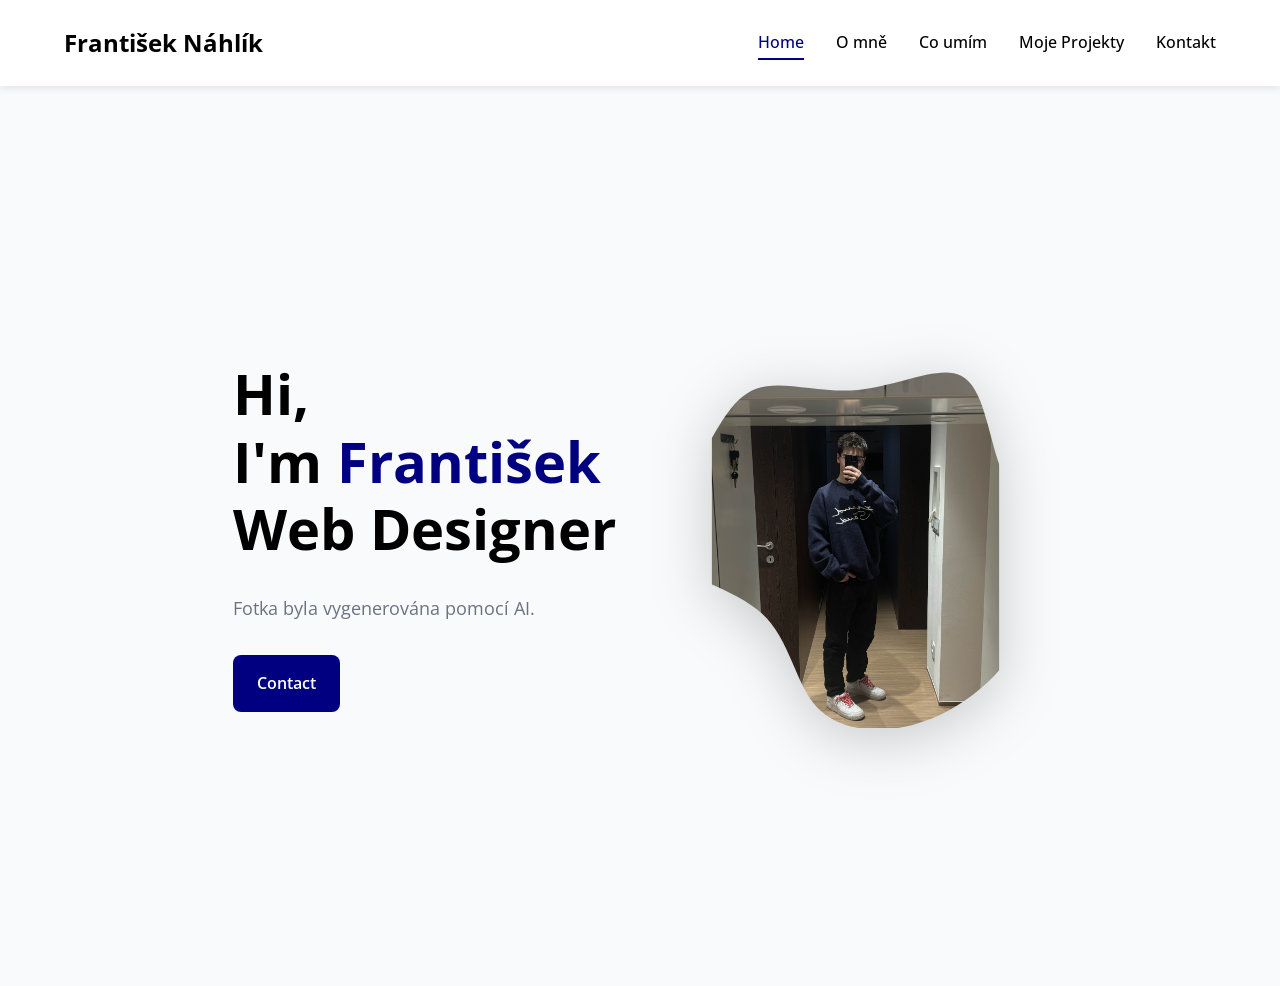
==== index.html @ a4010a43 "first-commit" ====
<!DOCTYPE html>
<html lang="cs">

<head>
    <meta charset="UTF-8">
    <meta name="viewport" content="width=device-width, initial-scale=1.0">
    <title>František Náhlík</title>

    <!-- Google Fonts - ⬇️ NAHRAĎ VLASTNÍM FONTEM -->
    <link rel="preconnect" href="https://fonts.googleapis.com">
    <link rel="preconnect" href="https://fonts.gstatic.com" crossorigin>
    <link href="https://fonts.googleapis.com/css2?family=Open+Sans:ital,wght@0,300..800;1,300..800&display=swap"
        rel="stylesheet">
    <link rel="stylesheet" href="style.css">
</head>

<body>
    <header class="header">
        <div class="container">
            <div class="header-content">

                <!-- Logo / Jméno -->
                <a href="#home" class="logo">František Náhlík</a>

                <!-- Navigační menu -->
                <nav class="nav">
                    <a href="#home" class="nav-link active">Home</a>
                    <a href="#about" class="nav-link">O mně</a>
                    <a href="#skills" class="nav-link">Co umím</a>
                    <a href="#works" class="nav-link">Moje Projekty</a>
                    <a href="#contact" class="nav-link">Kontakt</a>
                </nav>

            </div>
        </div>
    </header>
    <section class="hero" id="home">
        <div class="container">
            <div class="hero-content">

                <!-- Levá strana - text -->
                <div class="hero-text">
                    <h1>
                        Hi,<br>
                        I'm <span class="highlight">František</span><br>
                        Web Designer
                    </h1>

                    <p>Fotka byla vygenerována pomocí AI.</p>

                    <a href="#contact" class="btn btn-primary">Contact</a>
                </div>

                <!-- Pravá strana - fotka -->
                <div class="hero-image">
                    <svg class="image-mask" viewBox="0 0 400 400" xmlns="http://www.w3.org/2000/svg">
                        <!-- SVG maska bude tady - vytvoříme v kroku 6 -->
                        <defs>
                            <clipPath id="circleMask">
                                <path fill="#FF0066"
                                    d="M44.1,-67.2C53.5,-62.5,55,-44.2,60.6,-28.6C66.1,-13.1,75.7,-0.4,77.2,13.3C78.7,27.1,72,41.8,61.9,53.8C51.8,65.8,38.3,75,23.5,78.8C8.7,82.6,-7.3,80.9,-16.3,71.1C-25.3,61.3,-27.2,43.3,-39,32.3C-50.8,21.4,-72.5,17.5,-78.4,8.3C-84.2,-0.8,-74.4,-15.1,-66.4,-29.3C-58.4,-43.6,-52.3,-57.7,-41.5,-61.7C-30.8,-65.7,-15.4,-59.7,1,-61.2C17.3,-62.7,34.7,-71.8,44.1,-67.2Z"
                                    transform="translate(200 200) scale(2.5)" />
                            </clipPath>
                        </defs>
                        <image href="images\moje-foto.jpg" width="400" height="400" clip-path="url(#circleMask)" />
                    </svg>
                </div>

            </div>
        </div>
    </section>

    <script src="script.js"></script>
</body>

</html>
---- style.css ----
:root {
    /* Barvy */
    --primary-color: #000080;
    /* Hlavní modrá - zvolil/a sis na Coolors */
    --dark-text: #000000;
    /* Tmavý text */
    --light-bg: #F9FAFB;
    /* Světlé pozadí */
    --white: #FFFFFF;
    /* Bílá */

    /* Fonty */
    --font-main: 'Open Sans', 'Segoe UI', Tahoma, Geneva, Verdana, sans-serif;
    --font-size-base: 16px;

    /* Rozestupy */
    --spacing-xs: 8px;
    --spacing-sm: 16px;
    --spacing-md: 24px;
    --spacing-lg: 32px;
    --spacing-xl: 48px;
}

/* Reset a základy */
* {
    margin: 0;
    padding: 0;
    box-sizing: border-box;
}

body {
    font-family: var(--font-main);
    color: var(--dark-text);
    background-color: var(--light-bg);
    line-height: 1.6;
}

.container {
    max-width: 1200px;
    margin: 0 auto;
    padding: 0 var(--spacing-md);
}

/* Header */
.header {
    background-color: var(--white);
    padding: var(--spacing-md) 0;
    position: sticky;
    top: 0;
    box-shadow: 0 2px 8px rgba(0, 0, 0, 0.1);
    z-index: 100;
}

.header-content {
    display: flex;
    justify-content: space-between;
    align-items: center;
}

/* Logo */
.logo {
    font-size: 24px;
    font-weight: 700;
    color: var(--dark-text);
    text-decoration: none;
    /* Tvůj nápad: Přidej vlastní barvu, font-style nebo i ikonu */
}

/* Menu */
.nav {
    display: flex;
    gap: var(--spacing-lg);
}

.nav-link {
    text-decoration: none;
    color: var(--dark-text);
    font-weight: 500;
    position: relative;
    transition: color 0.3s ease;
}

.nav-link:hover {
    color: var(--primary-color);
}

/* Aktivní link - modřát dolní čára */
.nav-link.active {
    color: var(--primary-color);
}

.nav-link.active::after {
    content: '';
    position: absolute;
    bottom: -4px;
    left: 0;
    right: 0;
    height: 2px;
    background-color: var(--primary-color);
}

.hero {
    min-height: 100vh;
    display: flex;
    align-items: center;
    padding: var(--spacing-xl) 0;
    background-color: var(--light-bg);
}

.hero-content {
    display: grid;
    grid-template-columns: 1fr 1fr;
    gap: var(--spacing-xl);
    align-items: center;
}

/* Text sekce */
.hero-text h1 {
    font-size: 56px;
    /* Tvůj nápad: Změň velikost */
    font-weight: 700;
    line-height: 1.2;
    margin-bottom: var(--spacing-lg);
    color: var(--dark-text);
}

.hero-text h1 .highlight {
    color: var(--primary-color);
    /* Modrá barva */
}

.hero-text p {
    font-size: 18px;
    color: #6B7280;
    /* Tmavě šedá */
    margin-bottom: var(--spacing-lg);
    max-width: 400px;
}

/* Tlačítko */
.btn {
    display: inline-block;
    padding: var(--spacing-sm) var(--spacing-md);
    border-radius: 8px;
    text-decoration: none;
    font-weight: 600;
    transition: transform 0.3s ease, box-shadow 0.3s ease;
    cursor: pointer;
    border: none;
}

.btn-primary {
    background-color: var(--primary-color);
    color: var(--white);
}

.btn-primary:hover {
    transform: translateY(-2px);
    box-shadow: 0 8px 16px rgba(59, 130, 246, 0.3);
}

/* Fotka - SVG */
.hero-image {
    display: flex;
    justify-content: center;
    align-items: center;
}

.image-mask {
    width: 100%;
    max-width: 400px;
    height: auto;
    filter: drop-shadow(0 10px 30px rgba(0, 0, 0, 0.2));
}

.image-mask image {
    width: 100%;
    height: 100%;
}

/* Tablet a menší */
@media (max-width: 768px) {
    .hero-content {
        grid-template-columns: 1fr;
        /* Jeden sloupec místo dvou */
        gap: var(--spacing-md);
    }

    .hero-text h1 {
        font-size: 40px;
        /* Menší nadpis */
    }

    .nav {
        gap: var(--spacing-md);
        /* Menší mezery v menu */
    }

    .hero-text p {
        font-size: 16px;
    }
}

/* Mobil */
@media (max-width: 480px) {
    .logo {
        font-size: 20px;
    }

    .hero-text h1 {
        font-size: 32px;
    }

    .nav {
        flex-direction: column;
        gap: var(--spacing-sm);
    }
}
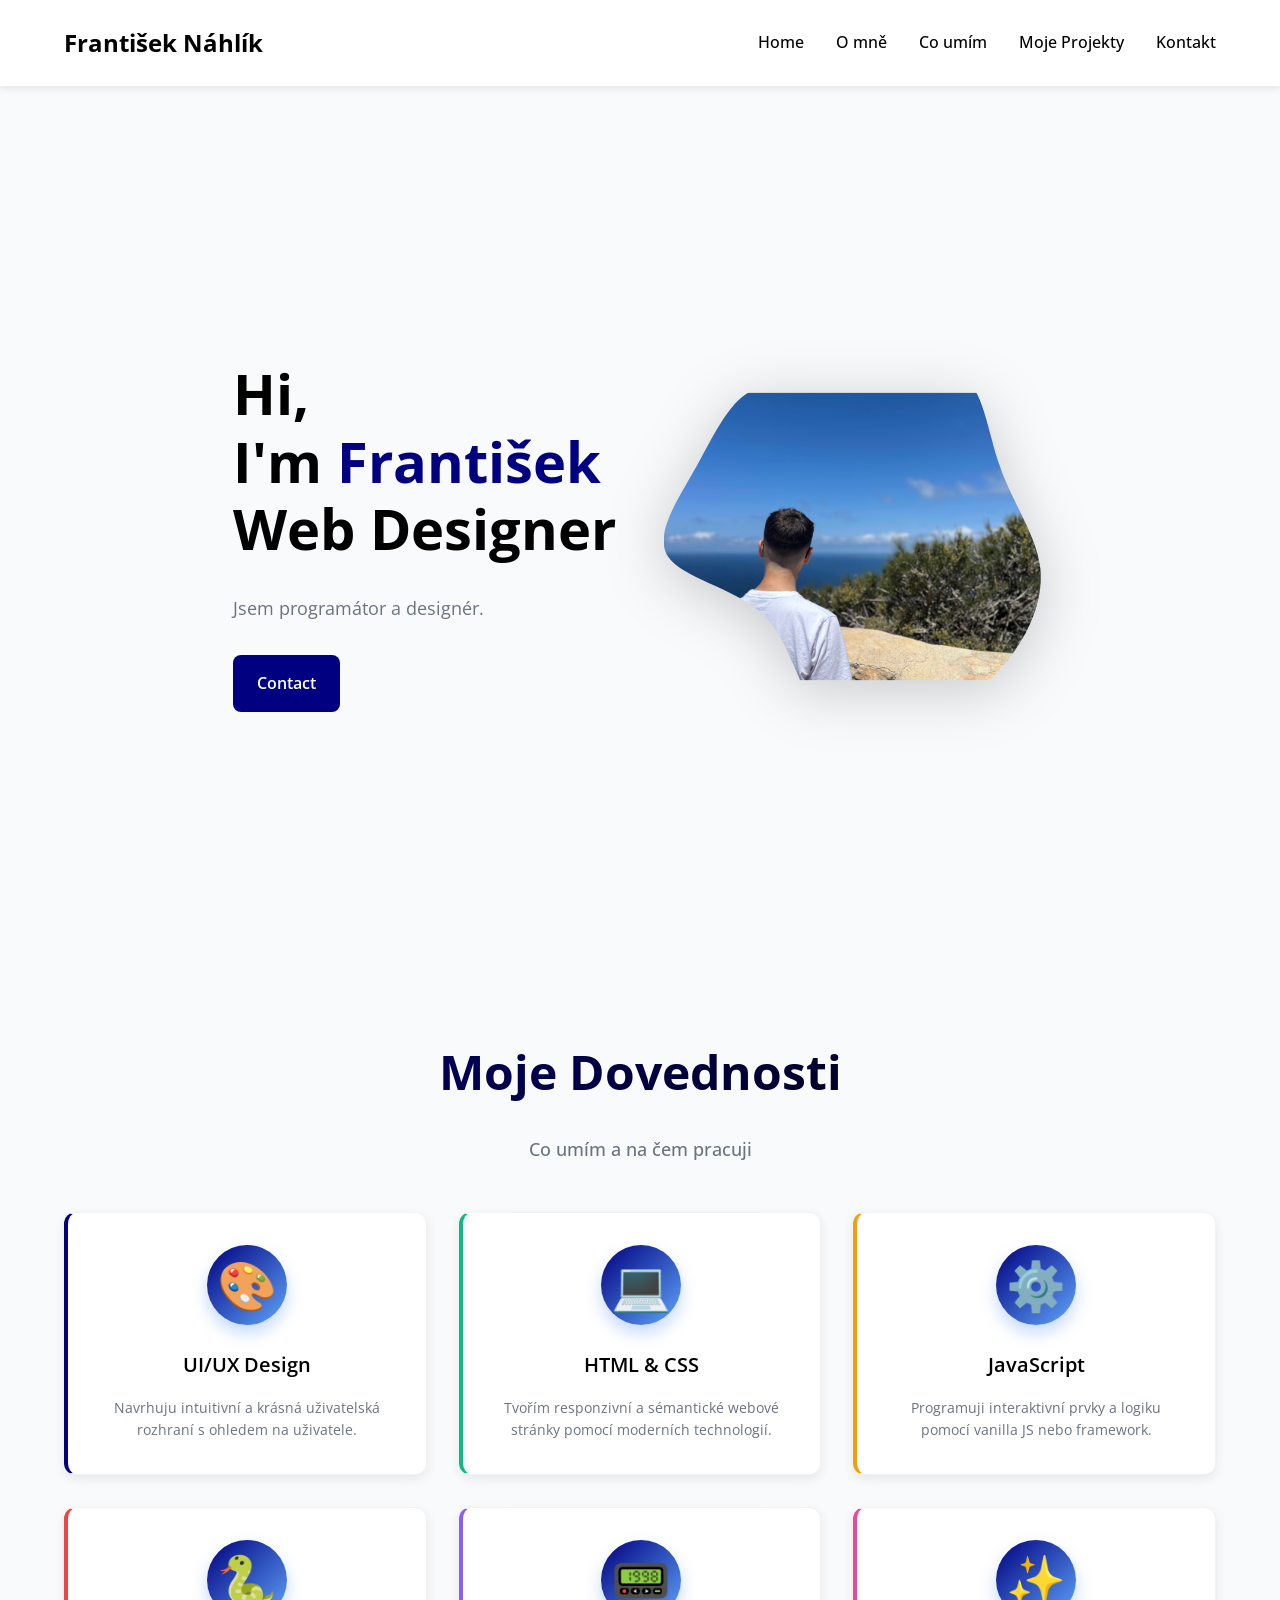
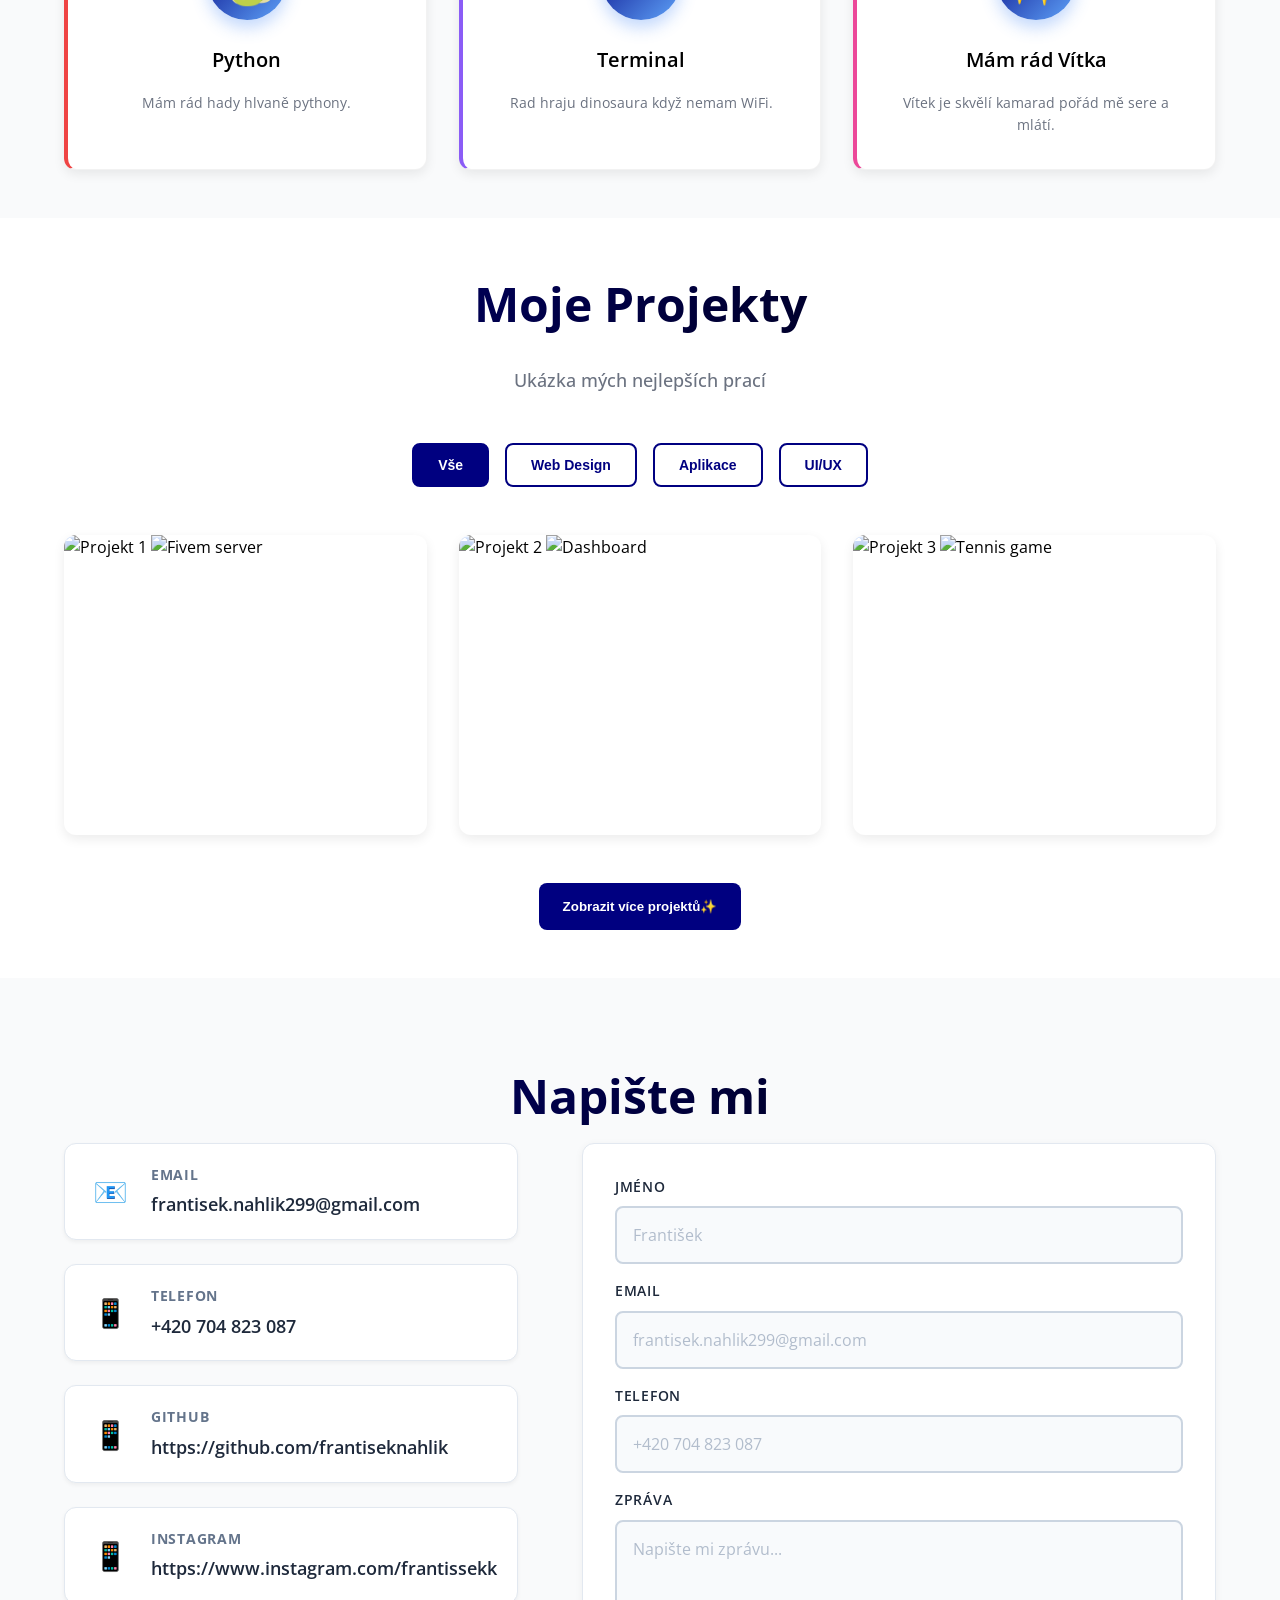
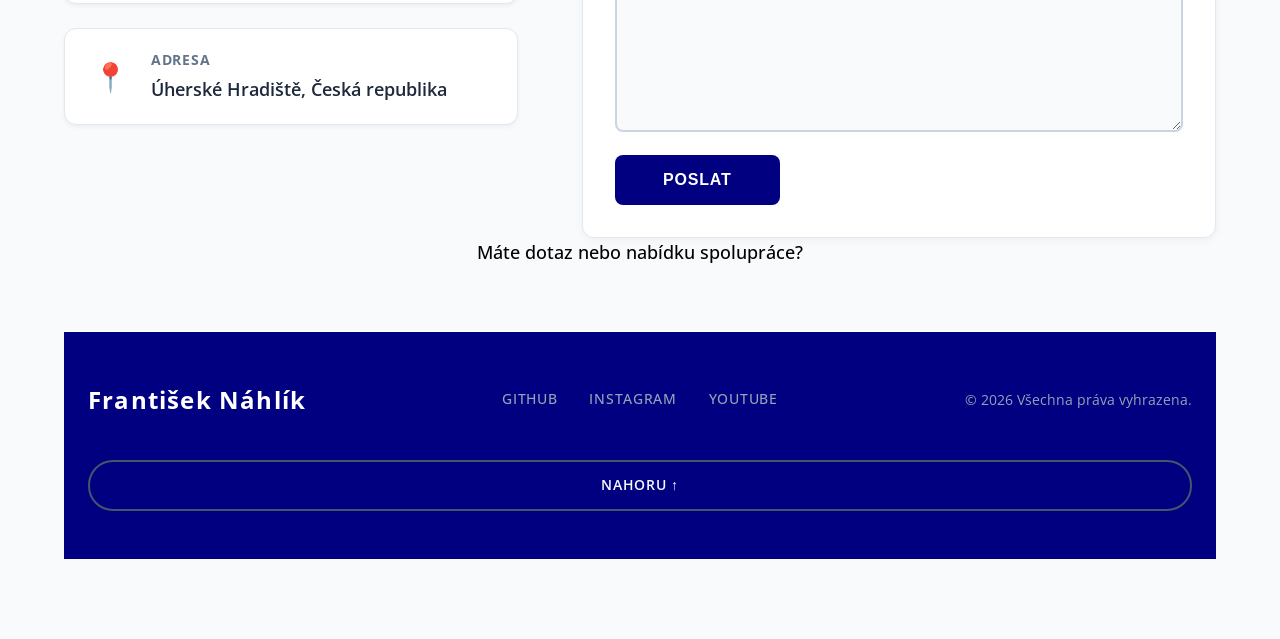
==== commit 5d5eb490: "velky update" ====
--- a/index.html
+++ b/index.html
@@ -46,7 +46,7 @@
                         Web Designer
                     </h1>
 
-                    <p>Fotka byla vygenerována pomocí AI.</p>
+                    <p>Jsem programátor a designér.</p>
 
                     <a href="#contact" class="btn btn-primary">Contact</a>
                 </div>
@@ -62,7 +62,7 @@
                                     transform="translate(200 200) scale(2.5)" />
                             </clipPath>
                         </defs>
-                        <image href="images\moje-foto.jpg" width="400" height="400" clip-path="url(#circleMask)" />
+                        <image href="images\moje-foto3.jpg" width="400" height="400" clip-path="url(#circleMask)" />
                     </svg>
                 </div>
 
@@ -70,7 +70,362 @@
         </div>
     </section>
 
+
+
+
+    <section class="skills" id="skills">
+        <div class="container">
+            <h2 class="section-title">Moje Dovednosti</h2>
+            <p class="section-subtitle">Co umím a na čem pracuji</p>
+
+            <div class="skills-grid">
+
+                <!-- Kartička 1 -->
+                <div class="skill-card">
+                    <div class="skill-icon">🎨</div>
+                    <h3 class="skill-title">UI/UX Design</h3>
+                    <p class="skill-description">Navrhuju intuitivní a krásná uživatelská rozhraní s ohledem na
+                        uživatele.</p>
+                </div>
+
+                <!-- Kartička 2 -->
+                <div class="skill-card">
+                    <div class="skill-icon">💻</div>
+                    <h3 class="skill-title">HTML & CSS</h3>
+                    <p class="skill-description">Tvořím responzivní a sémantické webové stránky pomocí moderních
+                        technologií.</p>
+                </div>
+
+                <!-- Kartička 3 -->
+                <div class="skill-card">
+                    <div class="skill-icon">⚙️</div>
+                    <h3 class="skill-title">JavaScript</h3>
+                    <p class="skill-description">Programuji interaktivní prvky a logiku pomocí vanilla JS nebo
+                        framework.</p>
+                </div>
+
+                <div class="skill-card">
+                    <div class="skill-icon">🐍</div>
+                    <h3 class="skill-title">Python</h3>
+                    <p class="skill-description">Mám rád hady hlvaně pythony.</p>
+                </div>
+
+                <div class="skill-card">
+                    <div class="skill-icon">📟</div>
+                    <h3 class="skill-title">Terminal</h3>
+                    <p class="skill-description">Rad hraju dinosaura když nemam WiFi.</p>
+                </div>
+
+                <div class="skill-card">
+                    <div class="skill-icon">✨</div>
+                    <h3 class="skill-title">Mám rád Vítka</h3>
+                    <p class="skill-description">Vítek je skvělí kamarad pořád mě sere a mlátí.</p>
+                </div>
+
+            </div>
+        </div>
+    </section>
+
+
+
+
+
+    <section class="portfolio" id="works">
+        <div class="container">
+            <h2 class="section-title">Moje Projekty</h2>
+            <p class="section-subtitle">Ukázka mých nejlepších prací</p>
+
+            <!-- Filtrovací tlačítka -->
+            <div class="portfolio-filters">
+                <button class="filter-btn active" data-filter="all">Vše</button>
+                <button class="filter-btn" data-filter="web">Web Design</button>
+                <button class="filter-btn" data-filter="app">Aplikace</button>
+                <button class="filter-btn" data-filter="ui">UI/UX</button>
+            </div>
+
+            <!-- Grid s projekty -->
+            <div class="portfolio-grid">
+
+                <!-- Projekt 1 -->
+                <div class="portfolio-card" data-category="web">
+                    <div class="portfolio-image">
+                        <img src="https://picsum.photos/600/400?random=1" alt="Projekt 1" loading="lazy">
+                        <img src="https://picsum.photos/600/400?random=2" alt="Fivem server" loading="lazy">
+                        <div class="portfolio-overlay">
+                            <h3 class="portfolio-title">Fivem server</h3>
+                            <p class="portfolio-description">Herní FiveM server což je modifikace GTA V. kde si hráči
+                                mohou hrát společně.</p>
+                            <div class="portfolio-tags">
+                                <span class="tag">MySQL</span>
+                                <span class="tag">OpenIV</span>
+                                <span class="tag">JavaScript</span>
+                            </div>
+                            <div class="portfolio-links">
+                                <a href="#" class="portfolio-link">
+                                    <svg width="20" height="20" viewBox="0 0 24 24" fill="none" stroke="currentColor">
+                                        <path d="M18 13v6a2 2 0 0 1-2 2H5a2 2 0 0 1-2-2V8a2 2 0 0 1 2-2h6"></path>
+                                        <polyline points="15 3 21 3 21 9"></polyline>
+                                        <line x1="10" y1="14" x2="21" y2="3"></line>
+                                    </svg>
+                                    Demo
+                                </a>
+                                <a href="#" class="portfolio-link">
+                                    <svg width="20" height="20" viewBox="0 0 24 24" fill="none" stroke="currentColor">
+                                        <path
+                                            d="M9 19c-5 1.5-5-2.5-7-3m14 6v-3.87a3.37 3.37 0 0 0-.94-2.61c3.14-.35 6.44-1.54 6.44-7A5.44 5.44 0 0 0 20 4.77 5.07 5.07 0 0 0 19.91 1S18.73.65 16 2.48a13.38 13.38 0 0 0-7 0C6.27.65 5.09 1 5.09 1A5.07 5.07 0 0 0 5 4.77a5.44 5.44 0 0 0-1.5 3.78c0 5.42 3.3 6.61 6.44 7A3.37 3.37 0 0 0 9 18.13V22">
+                                        </path>
+                                    </svg>
+                                    GitHub
+                                </a>
+                            </div>
+                        </div>
+                    </div>
+                </div>
+
+                <!-- Projekt 2 -->
+                <div class="portfolio-card" data-category="app">
+                    <div class="portfolio-image">
+                        <img src="https://picsum.photos/600/400?random=3" alt="Projekt 2" loading="lazy">
+                        <img src="https://picsum.photos/600/400?random=4" alt="Dashboard" loading="lazy">
+                        <!-- atd... -->
+                        <div class="portfolio-overlay">
+                            <h3 class="portfolio-title">Dashboard</h3>
+                            <p class="portfolio-description">Můj osobní dashboard s kalkulačkou počasím a datumem</p>
+                            <div class="portfolio-tags">
+                                <span class="tag">HTML</span>
+                                <span class="tag">css</span>
+                                <span class="tag">JavaScript</span>
+                            </div>
+                            <div class="portfolio-links">
+                                <a href="#" class="portfolio-link">Demo</a>
+                                <a href="https://frantiseknahlik.github.io/dashboard/" class="portfolio-link">GitHub</a>
+                            </div>
+                        </div>
+                    </div>
+                </div>
+
+                <!-- Projekt 3 -->
+                <div class="portfolio-card" data-category="ui">
+                    <div class="portfolio-image">
+                        <img src="https://picsum.photos/600/400?random=5" alt="Projekt 3" loading="lazy">
+                        <img src="https://picsum.photos/600/400?random=6" alt="Tennis game" loading="lazy">
+                        <div class="portfolio-overlay">
+                            <h3 class="portfolio-title">Tennis game</h3>
+                            <p class="portfolio-description">Hra v C# na Windows o tennisu </p>
+                            <div class="portfolio-tags">
+                                <span class="tag">C#</span>
+                            </div>
+                            <div class="portfolio-links">
+                                <a href="#" class="portfolio-link">Behance</a>
+                            </div>
+                        </div>
+                    </div>
+                </div>
+
+                <!-- Projekt 4 -->
+                <div class="portfolio-card" data-category="web">
+                    <div class="portfolio-image">
+                        <img src="https://picsum.photos/600/400?random=7" alt="Projekt 4" loading="lazy">
+                        <img src="https://picsum.photos/600/400?random=8" alt="Focus racing" loading="lazy">
+                        <div class="portfolio-overlay">
+                            <h3 class="portfolio-title">Focus racing</h3>
+                            <p class="portfolio-description">Webová stránka o fromulích a motorsportu</p>
+                            <div class="portfolio-tags">
+                                <span class="tag">HTML</span>
+                                <span class="tag">css</span>
+                                <span class="tag">JavaScript</span>
+                            </div>
+                            <div class="portfolio-links">
+                                <a href="#" class="portfolio-link">Demo</a>
+                                <a href="#" class="portfolio-link">GitHub</a>
+                            </div>
+                        </div>
+                    </div>
+                </div>
+
+                <!-- Projekt 5 -->
+                <div class="portfolio-card" data-category="app">
+                    <div class="portfolio-image">
+                        <img src="https://picsum.photos/600/400?random=9" alt="Projekt 5" loading="lazy">
+                        <img src="https://picsum.photos/600/400?random=10" alt="Todo List App" loading="lazy">
+                        <div class="portfolio-overlay">
+                            <h3 class="portfolio-title">Todo List App</h3>
+                            <p class="portfolio-description">Jednoduchá aplikace pro správu úkolů</p>
+                            <div class="portfolio-tags">
+                                <span class="tag">JavaScript</span>
+                                <span class="tag">LocalStorage</span>
+                            </div>
+                            <div class="portfolio-links">
+                                <a href="#" class="portfolio-link">Demo</a>
+                                <a href="#" class="portfolio-link">GitHub</a>
+                            </div>
+                        </div>
+                    </div>
+                </div>
+
+                <!-- Projekt 6 -->
+                <div class="portfolio-card" data-category="ui">
+                    <div class="portfolio-image">
+                        <img src="https://picsum.photos/600/400?random=11" alt="Projekt 6" loading="lazy">
+                        <img src="https://picsum.photos/600/400?random=12" alt="Instagram posty" loading="lazy">
+                        <div class="portfolio-overlay">
+                            <h3 class="portfolio-title">Instagram posty</h3>
+                            <p class="portfolio-description">Posty na Instagramu pro firmy a osobnosti</p>
+                            <div class="portfolio-tags">
+                                <span class="tag">Figma</span>
+                                <span class="tag">Canva</span>
+                            </div>
+                            <div class="portfolio-links">
+                                <a href="https://www.instagram.com/frantissekk" class="portfolio-link">Instagram</a>
+                            </div>
+                        </div>
+                    </div>
+                </div>
+
+            </div>
+        </div>
+
+        <div class="portfolio-load-more">
+            <button class="btn btn-primary" id="load-more-btn">Zobrazit více projektů✨</button>
+        </div>
+
+    </section>
+
     <script src="script.js"></script>
+
+
+
+
+    <!-- Modal okno -->
+    <div class="modal" id="project-modal">
+        <div class="modal-content">
+            <span class="modal-close">×</span>
+            <div class="modal-body">
+                <img src="" alt="Project Detail" id="modal-image">
+                <div class="modal-info">
+                    <h3 id="modal-title"></h3>
+                    <p id="modal-description"></p>
+                    <div id="modal-tags"></div>
+                    <div id="modal-links"></div>
+                </div>
+            </div>
+        </div>
+    </div>
+
 </body>
 
+
+
+
+<section class="contact" id="contact">
+    <div class="container">
+        <h2 class="section-title">Napište mi</h2>
+
+        <div class="contact-grid">
+            <!-- Levá část: Kontaktní údaje -->
+            <div class="contact-info">
+                <div class="contact-item">
+                    <div class="contact-icon">📧</div>
+                    <div class="contact-text">
+                        <h4>Email</h4>
+                        <p><a href="mailto:frantisek.nahlik299@gmail.com">frantisek.nahlik299@gmail.com</a></p>
+                    </div>
+                </div>
+
+                <div class="contact-item">
+                    <div class="contact-icon">📱</div>
+                    <div class="contact-text">
+                        <h4>Telefon</h4>
+                        <p><a href="tel:+420704823087">+420 704 823 087</a></p>
+                    </div>
+                </div>
+
+
+                <div class="contact-item">
+                    <div class="contact-icon">📱</div>
+                    <div class="contact-text">
+                        <h4>Github</h4>
+                        <p><a href="https://github.com/frantiseknahlik">https://github.com/frantiseknahlik</a></p>
+                    </div>
+                </div>
+        
+        
+        
+                <div class="contact-item">
+                    <div class="contact-icon">📱</div>
+                    <div class="contact-text">
+                        <h4>Instagram</h4>
+                        <p><a href="https://www.instagram.com/frantissekk">https://www.instagram.com/frantissekk</a></p>
+                    </div>
+                </div>
+
+
+                
+                <div class="contact-item">
+                    <div class="contact-icon">📍</div>
+                    <div class="contact-text">
+                        <h4>Adresa</h4>
+                        <p>Úherské Hradiště, Česká republika</p>
+                    </div>
+                </div>
+            </div>
+                    <!-- Pravá část: Formulář -->
+        <form class="contact-form">
+            <div class="form-group">
+                <label for="name">Jméno</label>
+                <input type="text" id="name" name="name" placeholder="František" required />
+            </div>
+
+            <div class="form-group">
+                <label for="email">Email</label>
+                <input type="email" id="email" name="email" placeholder="frantisek.nahlik299@gmail.com" required />
+            </div>
+
+            <div class="form-group">
+                <label for="email">Telefon</label>
+                <input type="email" id="email" name="email" placeholder="+420 704 823 087" required />
+            </div>
+
+            <div class="form-group">
+                <label for="message">Zpráva</label>
+                <textarea id="message" name="message" rows="8" placeholder="Napište mi zprávu..." required></textarea>
+            </div>
+
+            <button type="submit" class="btn btn-primary">Poslat</button>
+        </form>
+        </div>
+
+
+
+        <p class="section-subtitle">Máte dotaz nebo nabídku spolupráce?</p>
+
+
+        
+    <footer class="footer">
+        <div class="container">
+            <div class="footer-content">
+                <div class="footer-logo">František Náhlík</div>
+
+                <div class="social-links">
+                    <a href="https://github.com/frantiseknahlik" class="social-link" aria-label="GitHub">GitHub</a>
+                    <a href="https://www.instagram.com/frantissekk" class="social-link" aria-label="Instagram">Instagram</a>
+                    <a href="https://www.youtube.com/@Typsy351" class="social-link" aria-label="YouTube">YouTube</a>
+                </div>
+
+                <p class="copyright">© 2026 Všechna práva vyhrazena.</p>
+
+                <a href="#home" class="scroll-top">Nahoru ↑</a>
+            </div>
+        </div>
+    </footer>
+
+
+
+    </div>
+
+
+</section>
+
+
+
 </html>
--- a/style.css
+++ b/style.css
@@ -215,4 +215,921 @@
         flex-direction: column;
         gap: var(--spacing-sm);
     }
+}
+
+
+
+
+
+.skills {
+    padding: var(--spacing-xl) 0;
+    background-color: var(--light-bg);
+}
+
+/* Nadpisy sekcí */
+.section-title {
+    font-size: 48px;
+    font-weight: 700;
+    color: var(--dark-text);
+    text-align: center;
+    margin-bottom: var(--spacing-md);
+
+    /* Gradient text */
+    background: linear-gradient(135deg, var(--primary-color), var(--dark-text));
+    -webkit-background-clip: text;
+    -webkit-text-fill-color: transparent;
+    background-clip: text;
+}
+
+.section-subtitle {
+    font-size: 18px;
+    color: #6B7280;
+    text-align: center;
+    margin-bottom: var(--spacing-xl);
+    font-weight: 500;
+}
+
+/* Grid layout pro desktop */
+.skills-grid {
+    display: grid;
+    grid-template-columns: repeat(3, 1fr);
+    /* 3 sloupce vedle sebe */
+    gap: var(--spacing-lg);
+    max-width: 1200px;
+    margin: 0 auto;
+}
+
+/* Kartička */
+.skill-card {
+    background-color: var(--white);
+    padding: var(--spacing-lg);
+    border-radius: 12px;
+    text-align: center;
+    border: 1px solid rgba(0, 0, 0, 0.05);
+    transition: all 0.3s ease;
+    box-shadow: 0 4px 12px rgba(0, 0, 0, 0.08);
+}
+
+/* Hover efekt na kartičku */
+.skill-card:hover {
+    transform: translateY(-8px);
+    box-shadow: 0 12px 32px rgba(0, 0, 0, 0.15);
+}
+
+/* Ikona */
+.skill-icon {
+    font-size: 48px;
+    width: 80px;
+    height: 80px;
+    margin-bottom: var(--spacing-md);
+
+    /* Flexbox pro centrování emoji */
+    display: inline-flex;
+    align-items: center;
+    justify-content: center;
+
+    background-color: #EEF2FF;
+    border-radius: 50%;
+    transition: all 0.3s ease;
+}
+
+/* Hover efekt na ikonu */
+.skill-card:hover .skill-icon {
+    background-color: var(--primary-color);
+    color: var(--white);
+    transform: rotate(10deg) scale(1.1);
+}
+
+/* Texty */
+.skill-title {
+    font-size: 20px;
+    font-weight: 600;
+    color: var(--dark-text);
+    margin-bottom: var(--spacing-sm);
+    transition: color 0.3s ease;
+}
+
+.skill-card:hover .skill-title {
+    color: var(--primary-color);
+}
+
+.skill-description {
+    font-size: 14px;
+    color: #6B7280;
+    line-height: 1.6;
+}
+
+
+@media (max-width: 1024px) {
+    .skills-grid {
+        grid-template-columns: repeat(2, 1fr);
+    }
+
+    .section-title {
+        font-size: 40px;
+    }
+}
+
+/* Mobil (menší než 768px) -> 1 sloupec */
+@media (max-width: 768px) {
+    .skills-grid {
+        grid-template-columns: 1fr;
+        /* Pod sebou */
+        gap: var(--spacing-md);
+    }
+
+    .section-title {
+        font-size: 32px;
+    }
+
+    .section-subtitle {
+        font-size: 16px;
+    }
+
+    .skill-card {
+        padding: var(--spacing-md);
+    }
+
+    .skill-icon {
+        width: 60px;
+        height: 60px;
+        font-size: 32px;
+    }
+}
+
+@media (max-width: 1024px) {
+    .skills-grid {
+        grid-template-columns: repeat(2, 1fr);
+    }
+
+    .section-title {
+        font-size: 40px;
+    }
+}
+
+/* Mobil (menší než 768px) -> 1 sloupec */
+@media (max-width: 768px) {
+    .skills-grid {
+        grid-template-columns: 1fr;
+        /* Pod sebou */
+        gap: var(--spacing-md);
+    }
+
+    .section-title {
+        font-size: 32px;
+    }
+
+    .section-subtitle {
+        font-size: 16px;
+    }
+
+    .skill-card {
+        padding: var(--spacing-md);
+    }
+
+    .skill-icon {
+        width: 60px;
+        height: 60px;
+        font-size: 32px;
+    }
+}
+
+
+.skill-card {
+    border-left: 4px solid var(--primary-color);
+    /* Modrý pruh vlevo */
+}
+
+.skill-card:nth-child(2) {
+    border-left-color: #10B981;
+    /* Zelená */
+}
+
+.skill-card:nth-child(3) {
+    border-left-color: #F59E0B;
+    /* Oranžová */
+}
+
+.skill-card:nth-child(4) {
+    border-left-color: #EF4444;
+    /* Červená */
+}
+
+.skill-card:nth-child(5) {
+    border-left-color: #8B5CF6;
+    /* Fialová */
+}
+
+.skill-card:nth-child(6) {
+    border-left-color: #EC4899;
+    /* Růžová */
+}
+
+
+
+.skill-icon {
+    font-size: 48px;
+    width: 80px;
+    height: 80px;
+    display: flex;
+    align-items: center;
+    justify-content: center;
+    border-radius: 50%;
+    margin: 0 auto var(--spacing-md) auto;
+
+    /* Gradient background */
+    background: linear-gradient(135deg, var(--primary-color) 0%, #60A5FA 100%);
+    color: var(--white);
+
+    /* Transition */
+    transition: all 0.3s ease;
+    box-shadow: 0 8px 16px rgba(59, 130, 246, 0.3);
+}
+
+.skill-card:hover .skill-icon {
+    transform: rotate(360deg) scale(1.2);
+    /* Úplná rotace + zvětšení */
+    box-shadow: 0 12px 24px rgba(59, 130, 246, 0.5);
+}
+
+
+.nav-link {
+    position: relative;
+    overflow: hidden;
+}
+
+.nav-link::before {
+    content: '';
+    position: absolute;
+    top: 50%;
+    left: 50%;
+    width: 0;
+    height: 0;
+    border-radius: 50%;
+    background: rgba(59, 130, 246, 0.3);
+    transform: translate(-50%, -50%);
+    transition: width 0.6s, height 0.6s;
+}
+
+.nav-link:active::before {
+    width: 300px;
+    height: 300px;
+}
+
+
+section.current {
+    animation: sectionEnter 0.6s ease;
+}
+
+@keyframes sectionEnter {
+    from {
+        opacity: 0;
+    }
+
+    to {
+        opacity: 1;
+    }
+}
+
+
+
+
+
+/* ===== SEKCE PORTFOLIO - ZÁKLAD ===== */
+
+.portfolio {
+    padding: var(--spacing-xl) 0;
+    background-color: var(--white);
+}
+
+/* Filtrovací tlačítka */
+.portfolio-filters {
+    display: flex;
+    justify-content: center;
+    gap: var(--spacing-sm);
+    margin-bottom: var(--spacing-xl);
+    flex-wrap: wrap;
+}
+
+.filter-btn {
+    padding: 12px 24px;
+    border: 2px solid var(--primary-color);
+    background-color: transparent;
+    color: var(--primary-color);
+    border-radius: 8px;
+    font-weight: 600;
+    cursor: pointer;
+    transition: all 0.3s ease;
+    font-size: 14px;
+}
+
+.filter-btn:hover {
+    background-color: var(--primary-color);
+    color: var(--white);
+    transform: translateY(-2px);
+}
+
+.filter-btn.active {
+    background-color: var(--primary-color);
+    color: var(--white);
+}
+
+/* Grid s projekty */
+.portfolio-grid {
+    display: grid;
+    grid-template-columns: repeat(3, 1fr);
+    gap: var(--spacing-lg);
+    max-width: 1200px;
+    margin: 0 auto;
+}
+
+/* Karta projektu */
+.portfolio-card {
+    position: relative;
+    border-radius: 12px;
+    overflow: hidden;
+    background-color: var(--white);
+    box-shadow: 0 4px 12px rgba(0, 0, 0, 0.08);
+    transition: all 0.3s ease;
+    cursor: pointer;
+}
+
+.portfolio-card:hover {
+    transform: translateY(-8px);
+    box-shadow: 0 12px 32px rgba(0, 0, 0, 0.15);
+}
+
+/* Obrázek projektu */
+.portfolio-image {
+    position: relative;
+    width: 100%;
+    height: 300px;
+    overflow: hidden;
+}
+
+.portfolio-image img {
+    width: 100%;
+    height: 100%;
+    object-fit: cover;
+    transition: transform 0.5s ease;
+}
+
+.portfolio-card:hover .portfolio-image img {
+    transform: scale(1.1);
+}
+
+
+
+
+
+
+/* Overlay - překryvná vrstva */
+.portfolio-overlay {
+    position: absolute;
+    top: 0;
+    left: 0;
+    right: 0;
+    bottom: 0;
+    background: linear-gradient(to bottom,
+            rgba(0, 0, 0, 0.3) 0%,
+            rgba(0, 0, 0, 0.8) 100%);
+    display: flex;
+    flex-direction: column;
+    justify-content: flex-end;
+    padding: var(--spacing-lg);
+    opacity: 0;
+    transition: opacity 0.4s ease;
+}
+
+.portfolio-card:hover .portfolio-overlay {
+    opacity: 1;
+}
+
+/* Texty v overlay */
+.portfolio-title {
+    color: var(--white);
+    font-size: 24px;
+    font-weight: 700;
+    margin-bottom: var(--spacing-xs);
+    transform: translateY(20px);
+    transition: transform 0.4s ease 0.1s;
+}
+
+.portfolio-card:hover .portfolio-title {
+    transform: translateY(0);
+}
+
+.portfolio-description {
+    color: rgba(255, 255, 255, 0.9);
+    font-size: 14px;
+    margin-bottom: var(--spacing-sm);
+    line-height: 1.5;
+    transform: translateY(20px);
+    transition: transform 0.4s ease 0.15s;
+}
+
+.portfolio-card:hover .portfolio-description {
+    transform: translateY(0);
+}
+
+/* Tagy technologií */
+.portfolio-tags {
+    display: flex;
+    gap: 8px;
+    margin-bottom: var(--spacing-sm);
+    flex-wrap: wrap;
+    transform: translateY(20px);
+    transition: transform 0.4s ease 0.2s;
+}
+
+.portfolio-card:hover .portfolio-tags {
+    transform: translateY(0);
+}
+
+.tag {
+    background-color: rgba(255, 255, 255, 0.2);
+    backdrop-filter: blur(10px);
+    color: var(--white);
+    padding: 4px 12px;
+    border-radius: 20px;
+    font-size: 12px;
+    font-weight: 600;
+    border: 1px solid rgba(255, 255, 255, 0.3);
+}
+
+/* Odkazy na Demo/GitHub */
+.portfolio-links {
+    display: flex;
+    gap: var(--spacing-sm);
+    transform: translateY(20px);
+    transition: transform 0.4s ease 0.25s;
+}
+
+.portfolio-card:hover .portfolio-links {
+    transform: translateY(0);
+}
+
+.portfolio-link {
+    display: inline-flex;
+    align-items: center;
+    gap: 6px;
+    padding: 8px 16px;
+    background-color: var(--white);
+    color: var(--dark-text);
+    text-decoration: none;
+    border-radius: 6px;
+    font-weight: 600;
+    font-size: 13px;
+    transition: all 0.3s ease;
+}
+
+.portfolio-link:hover {
+    background-color: var(--primary-color);
+    color: var(--white);
+    transform: scale(1.05);
+}
+
+.portfolio-link svg {
+    width: 16px;
+    height: 16px;
+}
+
+
+
+
+/* ===== RESPONSIVE DESIGN - PORTFOLIO ===== */
+
+/* Tablet (menší než 1024px) -> 2 sloupce */
+@media (max-width: 1024px) {
+    .portfolio-grid {
+        grid-template-columns: repeat(2, 1fr);
+    }
+
+    .portfolio-filters {
+        gap: var(--spacing-xs);
+    }
+
+    .filter-btn {
+        padding: 10px 20px;
+        font-size: 13px;
+    }
+}
+
+/* Mobil (menší než 768px) -> 1 sloupec */
+@media (max-width: 768px) {
+    .portfolio-grid {
+        grid-template-columns: 1fr;
+        gap: var(--spacing-md);
+    }
+
+    .portfolio-image {
+        height: 250px;
+    }
+
+    /* Na mobilu zobrazíme overlay pořád (nemáme hover) */
+    .portfolio-overlay {
+        opacity: 1;
+        background: linear-gradient(to bottom,
+                rgba(0, 0, 0, 0) 0%,
+                rgba(0, 0, 0, 0.9) 70%);
+    }
+
+    .portfolio-title,
+    .portfolio-description,
+    .portfolio-tags,
+    .portfolio-links {
+        transform: translateY(0);
+    }
+
+    .portfolio-title {
+        font-size: 20px;
+    }
+
+    .portfolio-description {
+        font-size: 13px;
+    }
+
+    .filter-btn {
+        padding: 8px 16px;
+        font-size: 12px;
+    }
+}
+
+
+
+/* Animace při filtrování */
+.portfolio-card {
+    opacity: 1;
+    transform: scale(1);
+    transition: opacity 0.3s ease, transform 0.3s ease;
+}
+
+.portfolio-card[style*="display: none"] {
+    opacity: 0;
+    transform: scale(0.8);
+}
+
+
+
+
+.portfolio-load-more {
+    text-align: center;
+    margin-top: var(--spacing-xl);
+}
+
+.portfolio-card.hidden {
+    display: none;
+}
+
+
+
+
+
+
+/* Modal */
+.modal {
+    display: none;
+    position: fixed;
+    z-index: 1000;
+    left: 0;
+    top: 0;
+    width: 100%;
+    height: 100%;
+    background-color: rgba(0, 0, 0, 0.8);
+    animation: fadeIn 0.3s ease;
+}
+
+.modal.active {
+    display: flex;
+    justify-content: center;
+    align-items: center;
+}
+
+.modal-content {
+    background-color: var(--white);
+    border-radius: 12px;
+    max-width: 900px;
+    width: 90%;
+    max-height: 90vh;
+    overflow-y: auto;
+    animation: slideDown 0.4s ease;
+}
+
+.modal-close {
+    position: absolute;
+    top: 20px;
+    right: 30px;
+    font-size: 40px;
+    color: var(--white);
+    cursor: pointer;
+    z-index: 1001;
+}
+
+.modal-body {
+    display: grid;
+    grid-template-columns: 1fr 1fr;
+    gap: var(--spacing-lg);
+    padding: var(--spacing-xl);
+}
+
+.modal-body img {
+    width: 100%;
+    border-radius: 8px;
+}
+
+@keyframes slideDown {
+    from {
+        opacity: 0;
+        transform: translateY(-50px);
+    }
+
+    to {
+        opacity: 1;
+        transform: translateY(0);
+    }
+}
+
+
+
+/* ===== SEKCE KONTAKT ===== */
+
+.contact {
+    padding: 5rem 0;
+    background-color: var(--background);
+}
+
+.contact .section-title {
+    font-size: 3rem;
+    font-weight: 700;
+    color: var(--text-main);
+    text-align: center;
+    margin-bottom: 0.5rem;
+}
+
+.contact .section-subtitle {
+    font-size: 1.125rem;
+    color: var(--text-muted);
+    text-align: center;
+    margin-bottom: 3rem;
+}
+
+
+
+.contact-grid {
+    display: grid;
+    grid-template-columns: 2fr 3fr;
+    gap: 4rem;
+    align-items: start;
+    max-width: 1200px;
+    margin: 0 auto;
+}
+
+/* Responzivita */
+@media (max-width: 900px) {
+    .contact-grid {
+        grid-template-columns: 1fr;
+        gap: 2rem;
+    }
+}
+
+
+
+
+/* Kontaktní položky */
+.contact-item {
+    display: flex;
+    align-items: center;
+    gap: 1rem;
+    margin-bottom: 1.5rem;
+    padding: 1.25rem;
+    background-color: #ffffff;
+    border-radius: 12px;
+    border: 1px solid #e2e8f0;
+    transition: all 0.3s ease;
+    box-shadow: 0 2px 4px rgba(0, 0, 0, 0.05);
+}
+
+.contact-item:hover {
+    transform: translateX(15px);
+    border-color: var(--primary);
+    box-shadow: 0 4px 12px rgba(99, 102, 241, 0.3);
+}
+
+.contact-icon {
+    font-size: 1.75rem;
+    width: 50px;
+    height: 50px;
+    display: flex;
+    align-items: center;
+    justify-content: center;
+    border-radius: 20%;
+    background: linear-gradient(135deg, var(--primary), var(--primary-dark));
+}
+
+.contact-text h4 {
+    font-size: 0.875rem;
+    color: #64748b;
+    margin-bottom: 0.25rem;
+    text-transform: uppercase;
+    letter-spacing: 0.05em;
+}
+
+.contact-text p,
+.contact-text a {
+    font-size: 1.125rem;
+    font-weight: 600;
+    color: #1e293b;
+    text-decoration: none;
+}
+
+.contact-text a:hover {
+    color: var(--primary);
+}
+
+
+
+
+/* Formulář */
+.contact-form {
+    background-color: #ffffff;
+    padding: 2rem;
+    border-radius: 12px;
+    border: 1px solid #e2e8f0;
+    box-shadow: 0 2px 8px rgba(0, 0, 0, 0.05);
+}
+
+.form-group {
+    margin-bottom: 1rem;
+}
+
+.form-group label {
+    display: block;
+    font-weight: 600;
+    margin-bottom: 0.5rem;
+    color: #1e293b;
+    font-size: 0.875rem;
+    text-transform: uppercase;
+    letter-spacing: 0.05em;
+}
+
+.form-group input,
+.form-group textarea {
+    width: 100%;
+    padding: 1rem;
+    border: 2px solid #cbd5e1;
+    border-radius: 8px;
+    font-family: inherit;
+    font-size: 1rem;
+    background-color: #f8fafc;
+    color: #1e293b;
+    transition: all 0.3s ease;
+}
+
+.form-group input:focus,
+.form-group textarea:focus {
+    outline: none;
+    border-color: var(--success);
+    background-color: #ffffff;
+    box-shadow: 0 0 0 3px rgba(99, 102, 241, 0.1);
+}
+
+.form-group input::placeholder,
+.form-group textarea::placeholder {
+    color: #94a3b8;
+    opacity: 0.7;
+}
+
+
+
+
+
+/* Submit tlačítko */
+.contact-form .btn-primary {
+    width: auto;
+    padding: 1rem 3rem;
+    background: linear-gradient(135deg, var(--primary-color), var(--primary-color));
+    color: white;
+    border: none;
+    border-radius: 8px;
+    font-size: 1rem;
+    font-weight: 600;
+    cursor: pointer;
+    text-transform: uppercase;
+    letter-spacing: 0.05em;
+    transition: all 0.3s ease;
+}
+
+.contact-form .btn-primary:hover {
+    background: linear-gradient(135deg, var(--primary-color), var(--primary-color));
+    box-shadow: 0 6px 20px rgba(99, 102, 241, 0.4);
+}
+
+
+
+
+/* ===== FOOTER ===== */
+
+.footer {
+    background-color: var(--primary-color);
+    border-top: 1px solid white;
+    color: white;
+    padding: 3rem 0;
+    margin-top: 4rem;
+}
+
+.footer-content {
+    display: flex;
+    flex-direction: column;
+    align-items: center;
+    gap: 1.5rem;
+    text-align: center;
+}
+
+.footer-logo {
+    font-size: 1.5rem;
+    font-weight: 700;
+    letter-spacing: 0.05em;
+    color:white !important;
+}
+
+.social-links {
+    display: flex;
+    gap: 2rem;
+    flex-wrap: wrap;
+    justify-content: center;
+}
+
+.social-link {
+    color: #94a3b8;
+    text-decoration: none;
+    font-weight: 500;
+    font-size: 0.875rem;
+    text-transform: uppercase;
+    letter-spacing: 0.05em;
+    transition: all 0.3s ease;
+    padding: 0.5rem 0;
+    border-bottom: 2px solid transparent;
+}
+
+.social-link:hover {
+    color: var(--primary);
+    border-bottom-color: var(--primary);
+}
+
+.copyright {
+    font-size: 0.875rem;
+    color: #94a3b8;
+}
+
+.scroll-top {
+    margin-top: 1rem;
+    color: #f8fafc;
+    text-decoration: none;
+    font-size: 0.875rem;
+    font-weight: 600;
+    border: 2px solid #475569;
+    padding: 0.75rem 1.5rem;
+    border-radius: 25px;
+    transition: all 0.3s ease;
+    text-transform: uppercase;
+    letter-spacing: 0.05em;
+}
+
+.scroll-top:hover {
+    background-color: var(--primary-color);
+    border-color: var(--primary);
+    transform: translateY(-2px);
+    box-shadow: 0 4px 12px rgba(99, 102, 241, 0.3);
+    color: #ffffff;
+}
+
+/* Responzivita pro desktop */
+@media (min-width: 768px) {
+    .footer-content {
+        flex-direction: row;
+        justify-content: space-between;
+        flex-wrap: wrap;
+    }
+
+    .footer-logo {
+        flex: 1;
+        text-align: left;
+    }
+
+    .social-links {
+        flex: 2;
+        justify-content: center;
+    }
+
+    .copyright {
+        flex: 1;
+        text-align: right;
+    }
+
+    .scroll-top {
+        flex-basis: 100%;
+        text-align: center;
+        width: fit-content;
+        margin: 1rem auto 0;
+    }
 }
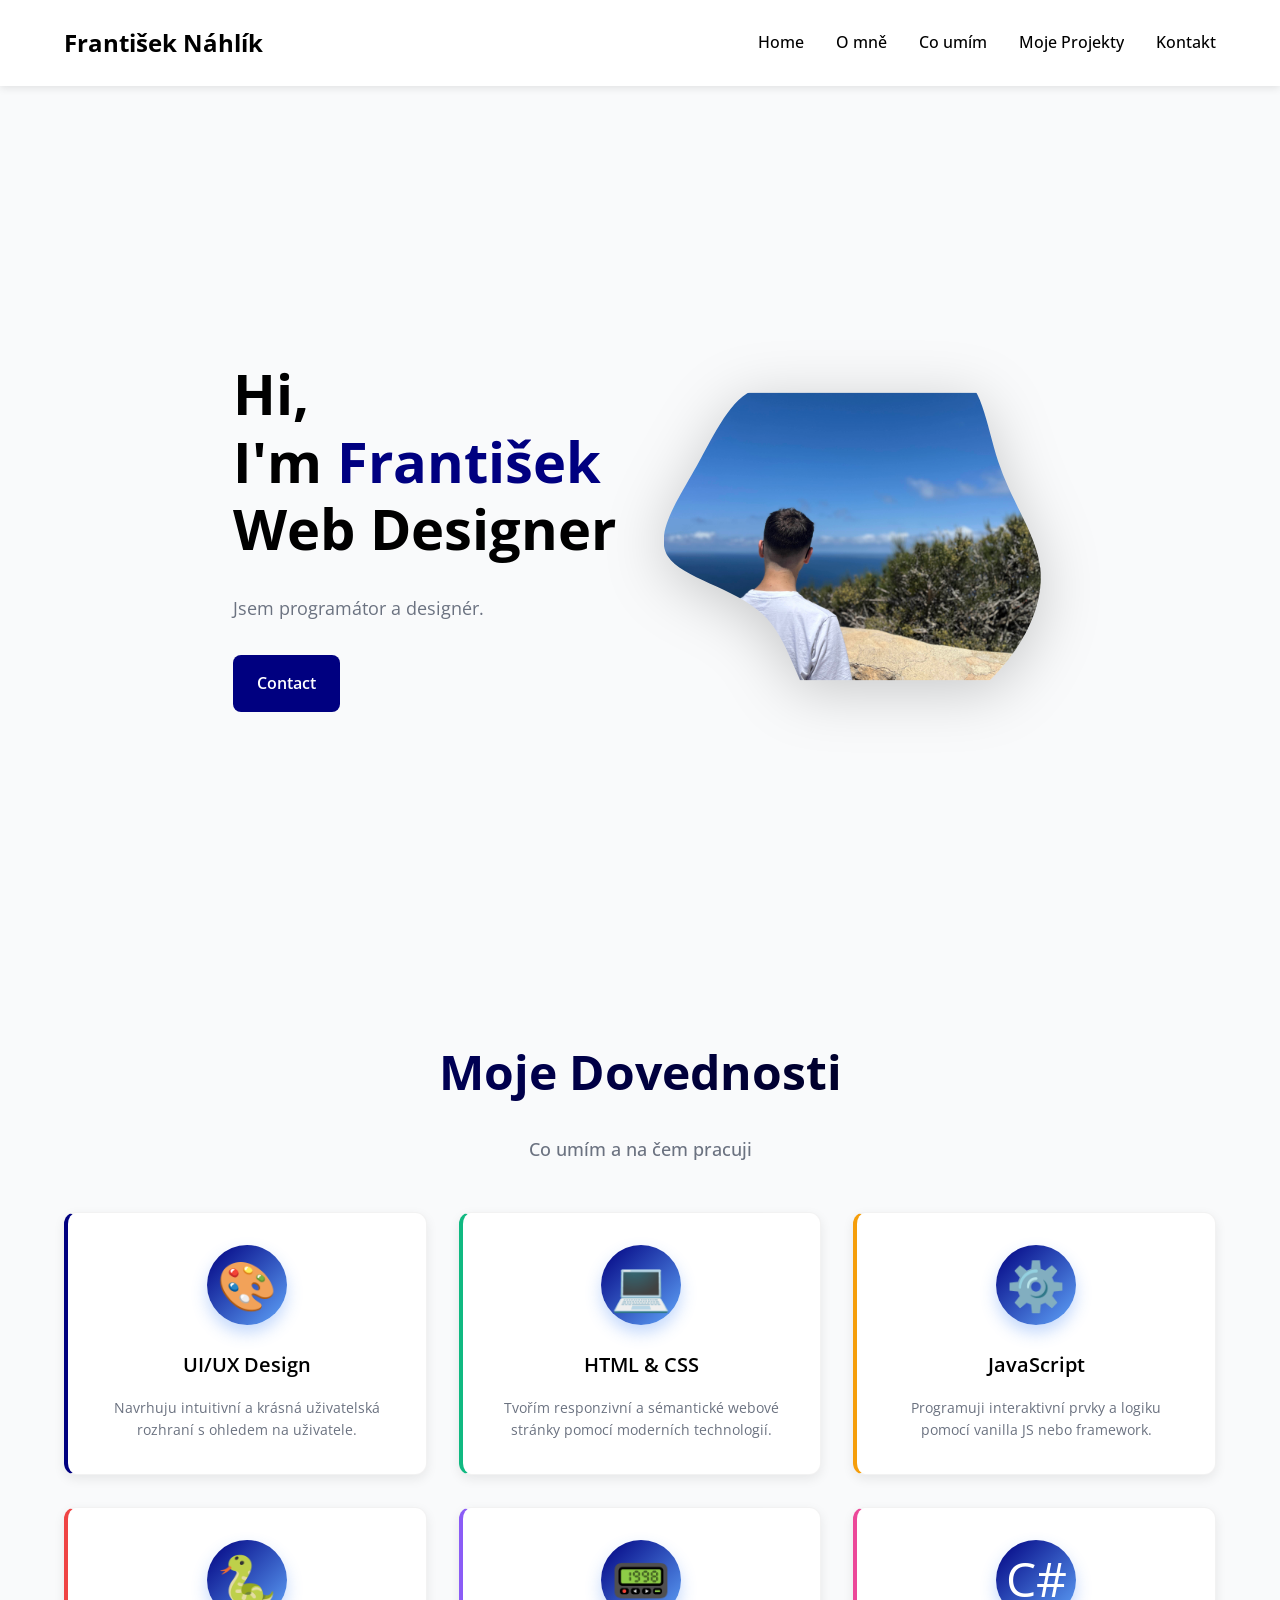
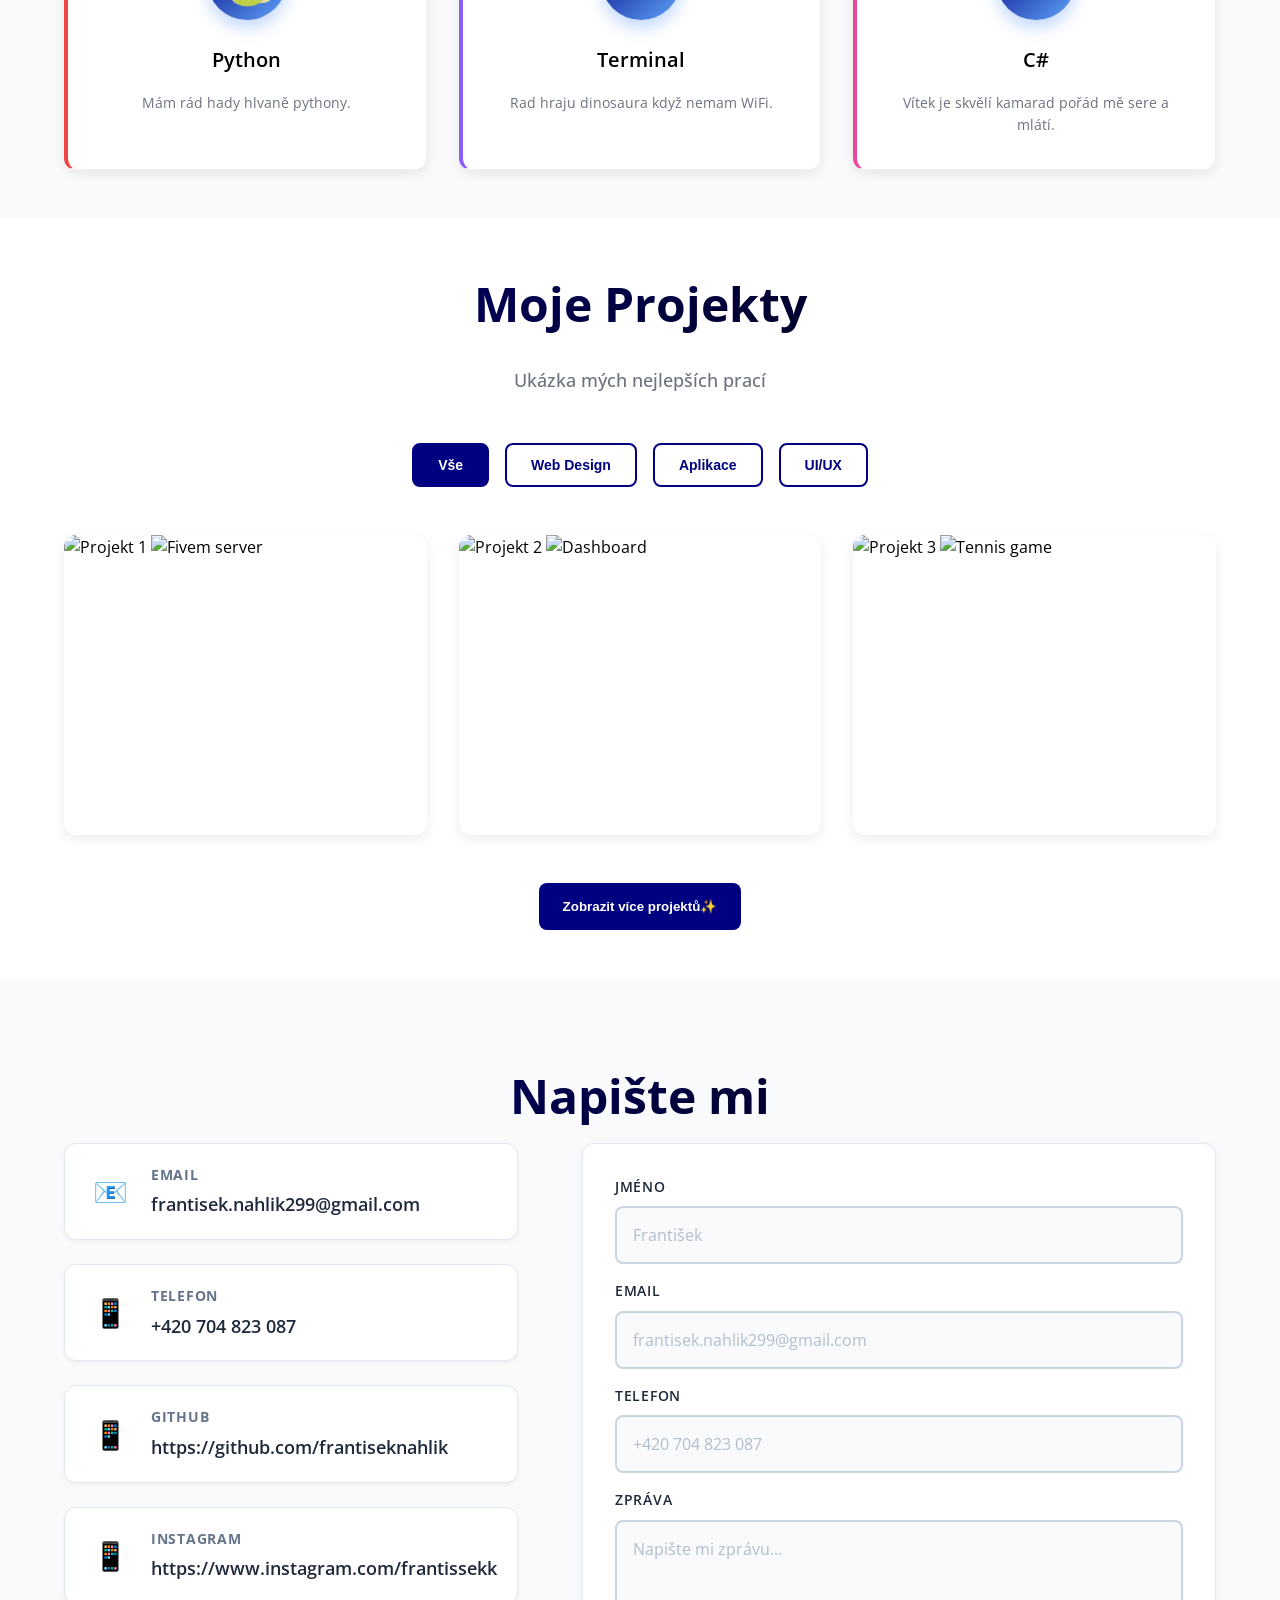
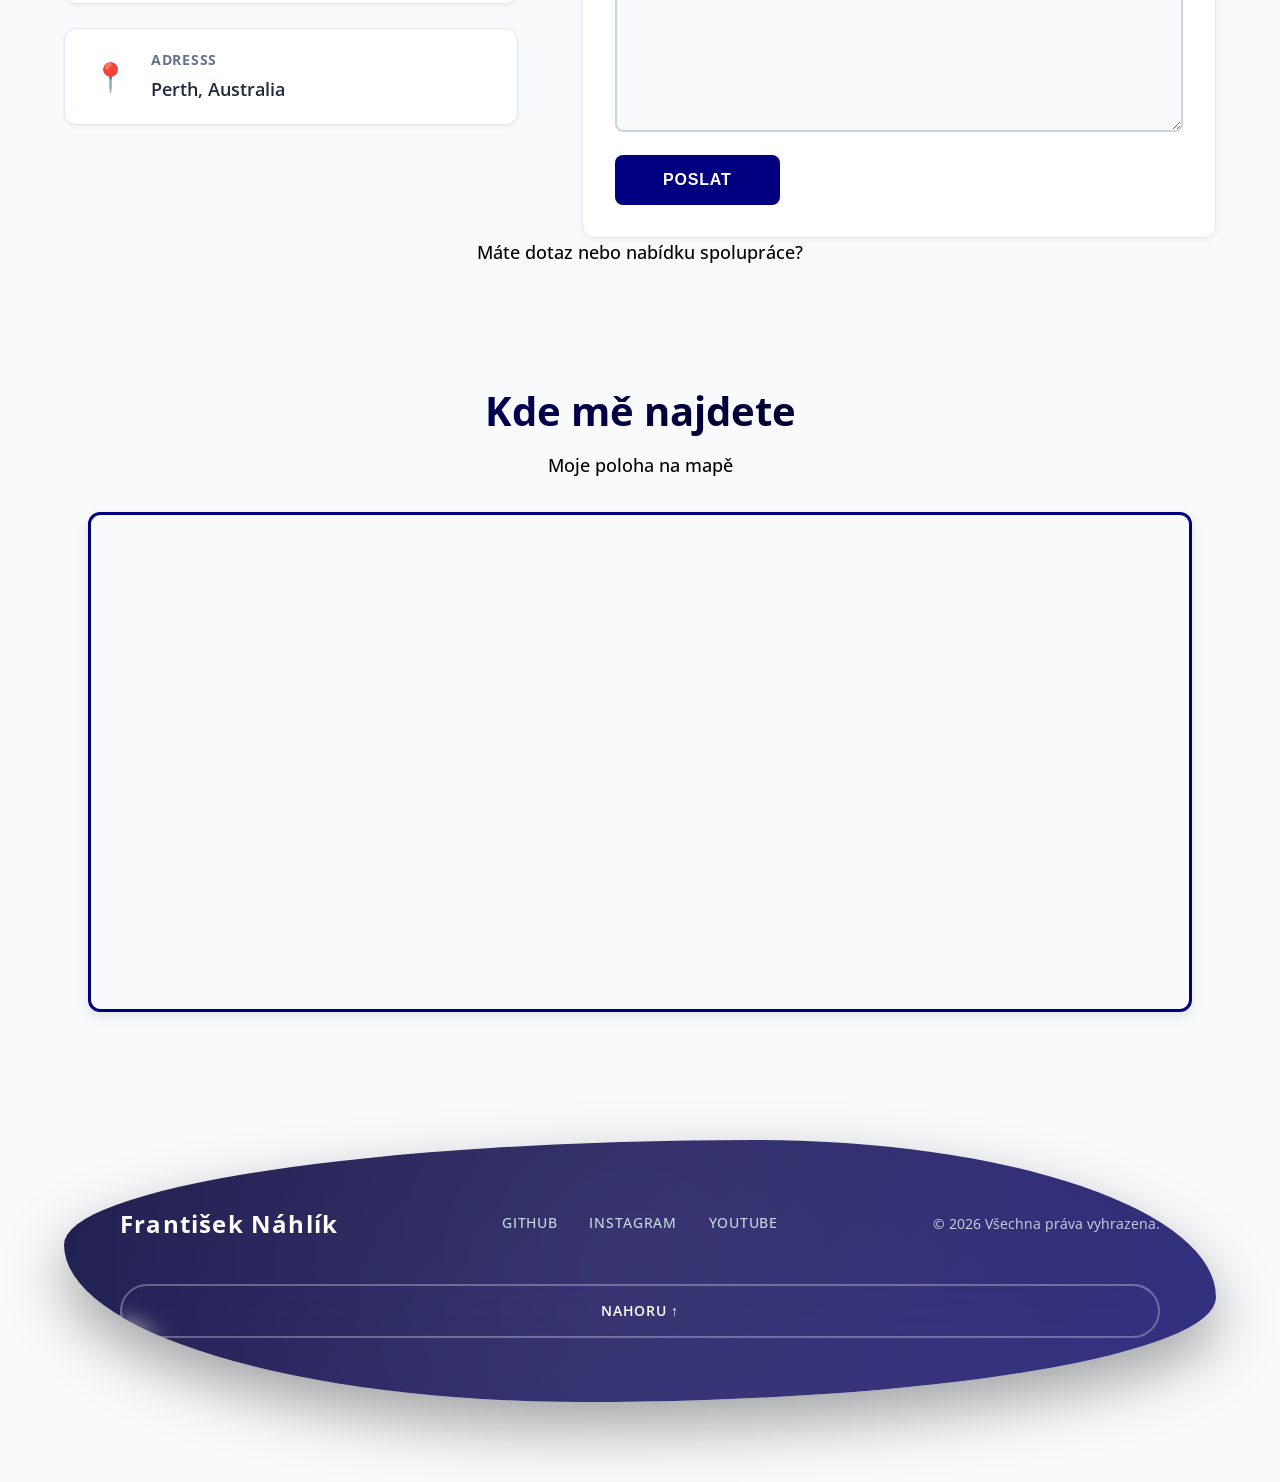
==== commit db88fdfc: "update" ====
--- a/index.html
+++ b/index.html
@@ -11,7 +11,9 @@
     <link rel="preconnect" href="https://fonts.gstatic.com" crossorigin>
     <link href="https://fonts.googleapis.com/css2?family=Open+Sans:ital,wght@0,300..800;1,300..800&display=swap"
         rel="stylesheet">
-    <link rel="stylesheet" href="style.css">
+    <link rel="stylesheet" href="style.min.css">
+    <!-- Leaflet.js CSS -->
+    <link rel="stylesheet" href="https://unpkg.com/leaflet@1.9.4/dist/leaflet.css" />
 </head>
 
 <body>
@@ -117,8 +119,8 @@
                 </div>
 
                 <div class="skill-card">
-                    <div class="skill-icon">✨</div>
-                    <h3 class="skill-title">Mám rád Vítka</h3>
+                    <div class="skill-icon">C#</div>
+                    <h3 class="skill-title">C#</h3>
                     <p class="skill-description">Vítek je skvělí kamarad pořád mě sere a mlátí.</p>
                 </div>
 
@@ -312,6 +314,11 @@
         </div>
     </div>
 
+
+    <!-- Leaflet.js -->
+    <script src="https://unpkg.com/leaflet@1.9.4/dist/leaflet.js"></script>
+
+
 </body>
 
 
@@ -348,9 +355,9 @@
                         <p><a href="https://github.com/frantiseknahlik">https://github.com/frantiseknahlik</a></p>
                     </div>
                 </div>
-        
-        
-        
+
+
+
                 <div class="contact-item">
                     <div class="contact-icon">📱</div>
                     <div class="contact-text">
@@ -360,39 +367,40 @@
                 </div>
 
 
-                
+
                 <div class="contact-item">
                     <div class="contact-icon">📍</div>
                     <div class="contact-text">
-                        <h4>Adresa</h4>
-                        <p>Úherské Hradiště, Česká republika</p>
-                    </div>
-                </div>
-            </div>
-                    <!-- Pravá část: Formulář -->
-        <form class="contact-form">
-            <div class="form-group">
-                <label for="name">Jméno</label>
-                <input type="text" id="name" name="name" placeholder="František" required />
-            </div>
-
-            <div class="form-group">
-                <label for="email">Email</label>
-                <input type="email" id="email" name="email" placeholder="frantisek.nahlik299@gmail.com" required />
-            </div>
-
-            <div class="form-group">
-                <label for="email">Telefon</label>
-                <input type="email" id="email" name="email" placeholder="+420 704 823 087" required />
-            </div>
-
-            <div class="form-group">
-                <label for="message">Zpráva</label>
-                <textarea id="message" name="message" rows="8" placeholder="Napište mi zprávu..." required></textarea>
-            </div>
-
-            <button type="submit" class="btn btn-primary">Poslat</button>
-        </form>
+                        <h4>AdressS</h4>
+                        <p>Perth, Australia</p>
+                    </div>
+                </div>
+            </div>
+            <!-- Pravá část: Formulář -->
+            <form class="contact-form">
+                <div class="form-group">
+                    <label for="name">Jméno</label>
+                    <input type="text" id="name" name="name" placeholder="František" required />
+                </div>
+
+                <div class="form-group">
+                    <label for="email">Email</label>
+                    <input type="email" id="email" name="email" placeholder="frantisek.nahlik299@gmail.com" required />
+                </div>
+
+                <div class="form-group">
+                    <label for="email">Telefon</label>
+                    <input type="email" id="email" name="email" placeholder="+420 704 823 087" required />
+                </div>
+
+                <div class="form-group">
+                    <label for="message">Zpráva</label>
+                    <textarea id="message" name="message" rows="8" placeholder="Napište mi zprávu..."
+                        required></textarea>
+                </div>
+
+                <button type="submit" class="btn btn-primary">Poslat</button>
+            </form>
         </div>
 
 
@@ -400,32 +408,54 @@
         <p class="section-subtitle">Máte dotaz nebo nabídku spolupráce?</p>
 
 
+
+        <!-- Sekce s mapou -->
+        <section class="map-section" id="map-section">
+            <div class="container">
+                <h2 class="section-title">Kde mě najdete</h2>
+                <p class="section-subtitle">Moje poloha na mapě</p>
+                <div id="map"></div>
+            </div>
+        </section>
+
+
+
+
+        <footer class="footer">
+            <div class="container">
+                <div class="footer-content">
+                    <div class="footer-logo">František Náhlík</div>
+
+                    <div class="social-links">
+                        <a href="https://github.com/frantiseknahlik" class="social-link" aria-label="GitHub">GitHub</a>
+                        <a href="https://www.instagram.com/frantissekk" class="social-link"
+                            aria-label="Instagram">Instagram</a>
+                        <a href="https://www.youtube.com/@Typsy351" class="social-link" aria-label="YouTube">YouTube</a>
+                    </div>
+
+                    <p class="copyright">© 2026 Všechna práva vyhrazena.</p>
+
+                    <a href="#home" class="scroll-top">Nahoru ↑</a>
+                </div>
+            </div>
+        </footer>
+    </div>
+</section>
+
+    <!-- Leaflet.js -->
+    <script src="https://unpkg.com/leaflet@1.9.4/dist/leaflet.js"></script>
+
+    <script>
+        // Inicializace mapy — souřadnice Prahy
+        var map = L.map("map").setView([-31.95378422001156, 115.86222848748118], 15);
+    
+        // Přidání mapových dlaždic z OpenStreetMap
+        L.tileLayer("https://{s}.tile.openstreetmap.org/{z}/{x}/{y}.png", {
+        attribution:
+            '&copy; <a href="https://www.openstreetmap.org/copyright">OpenStreetMap</a>',
+        maxZoom: 19,
+        }).addTo(map);
         
-    <footer class="footer">
-        <div class="container">
-            <div class="footer-content">
-                <div class="footer-logo">František Náhlík</div>
-
-                <div class="social-links">
-                    <a href="https://github.com/frantiseknahlik" class="social-link" aria-label="GitHub">GitHub</a>
-                    <a href="https://www.instagram.com/frantissekk" class="social-link" aria-label="Instagram">Instagram</a>
-                    <a href="https://www.youtube.com/@Typsy351" class="social-link" aria-label="YouTube">YouTube</a>
-                </div>
-
-                <p class="copyright">© 2026 Všechna práva vyhrazena.</p>
-
-                <a href="#home" class="scroll-top">Nahoru ↑</a>
-            </div>
-        </div>
-    </footer>
-
-
-
-    </div>
-
-
-</section>
-
-
+    </script>
 
 </html>
--- a/style.min.css
+++ b/style.min.css
@@ -0,0 +1 @@
+.hero,.nav{display:flex}.hero-text h1,.logo{font-weight:700;color:var(--dark-text)}.hero-text h1,.logo,.nav-link,body{color:var(--dark-text)}.hero-text h1,.hero-text p{margin-bottom:var(--spacing-lg)}.btn,.logo,.nav-link,.portfolio-link,.scroll-top,.social-link{text-decoration:none}.contact-form .btn-primary,.contact-text h4,.form-group label,.scroll-top,.social-link{text-transform:uppercase;letter-spacing:.05em}.contact-text h4,.footer-logo,.form-group label,.scroll-top,.social-link{letter-spacing:.05em}.scroll-top,.tag{backdrop-filter:blur(10px)}:root{--primary-color:#000080;--dark-text:#000000;--light-bg:#F9FAFB;--white:#FFFFFF;--font-main:'Open Sans','Segoe UI',Tahoma,Geneva,Verdana,sans-serif;--font-size-base:16px;--spacing-xs:8px;--spacing-sm:16px;--spacing-md:24px;--spacing-lg:32px;--spacing-xl:48px}*{margin:0;padding:0;box-sizing:border-box}body{font-family:var(--font-main);background-color:var(--light-bg);line-height:1.6}.container{max-width:1200px;margin:0 auto;padding:0 var(--spacing-md)}.header{background-color:var(--white);padding:var(--spacing-md) 0;position:sticky;top:0;box-shadow:0 2px 8px rgba(0,0,0,.1);z-index:100}.nav-link,.portfolio-card,.portfolio-image{position:relative;overflow:hidden}.header-content{display:flex;justify-content:space-between;align-items:center}.logo{font-size:24px}.nav{gap:var(--spacing-lg)}.nav-link{font-weight:500;transition:color .3s}.hero-text h1 .highlight,.nav-link.active,.nav-link:hover,.skill-card:hover .skill-title{color:var(--primary-color)}.nav-link.active::after{content:'';position:absolute;bottom:-4px;left:0;right:0;height:2px;background-color:var(--primary-color)}.hero{min-height:100vh;align-items:center;padding:var(--spacing-xl) 0;background-color:var(--light-bg)}.btn-primary,.filter-btn.active,.skill-card:hover .skill-icon{background-color:var(--primary-color);color:var(--white)}.hero-content{display:grid;grid-template-columns:1fr 1fr;gap:var(--spacing-xl);align-items:center}.hero-text h1{font-size:56px;line-height:1.2}.hero-text p{font-size:18px;color:#6b7280;max-width:400px}.btn{display:inline-block;padding:var(--spacing-sm) var(--spacing-md);border-radius:8px;font-weight:600;transition:transform .3s,box-shadow .3s;cursor:pointer;border:none}.btn-primary:hover{transform:translateY(-2px);box-shadow:0 8px 16px rgba(59,130,246,.3)}.hero-image,.modal.active{display:flex;justify-content:center;align-items:center}.image-mask{width:100%;max-width:400px;height:auto;filter:drop-shadow(0 10px 30px rgba(0, 0, 0, .2))}.image-mask image{width:100%;height:100%}@media (max-width:768px){.hero-content,.nav{gap:var(--spacing-md)}.hero-content{grid-template-columns:1fr}.hero-text h1{font-size:40px}.hero-text p{font-size:16px}}@media (max-width:480px){.logo{font-size:20px}.hero-text h1{font-size:32px}.nav{flex-direction:column;gap:var(--spacing-sm)}}.skills{padding:var(--spacing-xl) 0;background-color:var(--light-bg)}.section-title{font-size:48px;font-weight:700;color:var(--dark-text);text-align:center;margin-bottom:var(--spacing-md);background:linear-gradient(135deg,var(--primary-color),var(--dark-text));-webkit-background-clip:text;-webkit-text-fill-color:transparent;background-clip:text}.section-subtitle{font-size:18px;color:#6b7280;text-align:center;margin-bottom:var(--spacing-xl);font-weight:500}.portfolio-grid,.skills-grid{display:grid;grid-template-columns:repeat(3,1fr);gap:var(--spacing-lg);max-width:1200px;margin:0 auto}.skill-card{background-color:var(--white);padding:var(--spacing-lg);border-radius:12px;text-align:center;border:1px solid rgba(0,0,0,.05);transition:.3s;box-shadow:0 4px 12px rgba(0,0,0,.08);border-left:4px solid var(--primary-color)}.portfolio-card:hover,.skill-card:hover{transform:translateY(-8px);box-shadow:0 12px 32px rgba(0,0,0,.15)}.skill-icon{margin-bottom:var(--spacing-md);display:inline-flex;align-items:center;justify-content:center;background-color:#eef2ff}.skill-card:hover .skill-icon{transform:rotate(360deg) scale(1.2);box-shadow:0 12px 24px rgba(59,130,246,.5)}.skill-title{font-size:20px;font-weight:600;color:var(--dark-text);margin-bottom:var(--spacing-sm);transition:color .3s}.skill-description{font-size:14px;color:#6b7280;line-height:1.6}@media (max-width:1024px){.skills-grid{grid-template-columns:repeat(2,1fr)}.section-title{font-size:40px}}@media (max-width:768px){.skills-grid{grid-template-columns:1fr;gap:var(--spacing-md)}.section-title{font-size:32px}.section-subtitle{font-size:16px}.skill-card{padding:var(--spacing-md)}.skill-icon{width:60px;height:60px;font-size:32px}}.skill-card:nth-child(2){border-left-color:#10b981}.skill-card:nth-child(3){border-left-color:#f59e0b}.skill-card:nth-child(4){border-left-color:#ef4444}.skill-card:nth-child(5){border-left-color:#8b5cf6}.skill-card:nth-child(6){border-left-color:#ec4899}.skill-icon{font-size:48px;width:80px;height:80px;display:flex;align-items:center;justify-content:center;border-radius:50%;margin:0 auto var(--spacing-md) auto;background:linear-gradient(135deg,var(--primary-color) 0,#60a5fa 100%);color:var(--white);transition:.3s;box-shadow:0 8px 16px rgba(59,130,246,.3)}.nav-link::before{content:'';position:absolute;top:50%;left:50%;width:0;height:0;border-radius:50%;background:rgba(59,130,246,.3);transform:translate(-50%,-50%);transition:width .6s,height .6s}.nav-link:active::before{width:300px;height:300px}section.current{animation:.6s sectionEnter}@keyframes sectionEnter{from{opacity:0}to{opacity:1}}.portfolio{padding:var(--spacing-xl) 0;background-color:var(--white)}.portfolio-filters{display:flex;justify-content:center;gap:var(--spacing-sm);margin-bottom:var(--spacing-xl);flex-wrap:wrap}.filter-btn{padding:12px 24px;border:2px solid var(--primary-color);background-color:transparent;color:var(--primary-color);border-radius:8px;font-weight:600;cursor:pointer;transition:.3s;font-size:14px}.filter-btn:hover{background-color:var(--primary-color);color:var(--white);transform:translateY(-2px)}.portfolio-card{border-radius:12px;background-color:var(--white);box-shadow:0 4px 12px rgba(0,0,0,.08);cursor:pointer}.portfolio-image{width:100%;height:300px}.portfolio-image img{width:100%;height:100%;object-fit:cover;transition:transform .5s}.portfolio-card:hover .portfolio-image img{transform:scale(1.1)}.portfolio-overlay{position:absolute;top:0;left:0;right:0;bottom:0;background:linear-gradient(to bottom,rgba(0,0,0,.3) 0,rgba(0,0,0,.8) 100%);display:flex;flex-direction:column;justify-content:flex-end;padding:var(--spacing-lg);opacity:0;transition:opacity .4s}.portfolio-card:hover .portfolio-overlay{opacity:1}.portfolio-title{color:var(--white);font-size:24px;font-weight:700;margin-bottom:var(--spacing-xs);transform:translateY(20px);transition:transform .4s .1s}.portfolio-description,.portfolio-tags{margin-bottom:var(--spacing-sm);transform:translateY(20px)}.portfolio-card:hover .portfolio-description,.portfolio-card:hover .portfolio-links,.portfolio-card:hover .portfolio-tags,.portfolio-card:hover .portfolio-title{transform:translateY(0)}.portfolio-description{color:rgba(255,255,255,.9);font-size:14px;line-height:1.5;transition:transform .4s .15s}.portfolio-tags{display:flex;gap:8px;flex-wrap:wrap;transition:transform .4s .2s}.tag{background-color:rgba(255,255,255,.2);color:var(--white);padding:4px 12px;border-radius:20px;font-size:12px;font-weight:600;border:1px solid rgba(255,255,255,.3)}.portfolio-links{display:flex;gap:var(--spacing-sm);transform:translateY(20px);transition:transform .4s .25s}.portfolio-link{display:inline-flex;align-items:center;gap:6px;padding:8px 16px;background-color:var(--white);color:var(--dark-text);border-radius:6px;font-weight:600;font-size:13px;transition:.3s}.modal,.portfolio-card.hidden{display:none}.portfolio-link:hover{background-color:var(--primary-color);color:var(--white);transform:scale(1.05)}.contact-form .btn-primary,.contact-form .btn-primary:hover{background:linear-gradient(135deg,var(--primary-color),var(--primary-color))}.portfolio-link svg{width:16px;height:16px}@media (max-width:1024px){.portfolio-grid{grid-template-columns:repeat(2,1fr)}.portfolio-filters{gap:var(--spacing-xs)}.filter-btn{padding:10px 20px;font-size:13px}}@media (max-width:768px){.portfolio-grid{grid-template-columns:1fr;gap:var(--spacing-md)}.portfolio-image{height:250px}.portfolio-overlay{opacity:1;background:linear-gradient(to bottom,rgba(0,0,0,0) 0,rgba(0,0,0,.9) 70%)}.portfolio-description,.portfolio-links,.portfolio-tags,.portfolio-title{transform:translateY(0)}.portfolio-title{font-size:20px}.portfolio-description{font-size:13px}.filter-btn{padding:8px 16px;font-size:12px}}.portfolio-card{opacity:1;transform:scale(1);transition:opacity .3s,transform .3s}.portfolio-card[style*="display: none"]{opacity:0;transform:scale(.8)}.portfolio-load-more{text-align:center;margin-top:var(--spacing-xl)}.modal{position:fixed;z-index:1000;left:0;top:0;width:100%;height:100%;background-color:rgba(0,0,0,.8);animation:.3s fadeIn}.modal-content{background-color:var(--white);border-radius:12px;max-width:900px;width:90%;max-height:90vh;overflow-y:auto;animation:.4s slideDown}#map,.footer{overflow:hidden}.modal-close{position:absolute;top:20px;right:30px;font-size:40px;color:var(--white);cursor:pointer;z-index:1001}.modal-body{display:grid;grid-template-columns:1fr 1fr;gap:var(--spacing-lg);padding:var(--spacing-xl)}.modal-body img{width:100%;border-radius:8px}@keyframes slideDown{from{opacity:0;transform:translateY(-50px)}to{opacity:1;transform:translateY(0)}}.contact{padding:5rem 0;background-color:var(--background)}.contact .section-title{font-size:3rem;font-weight:700;color:var(--text-main);text-align:center;margin-bottom:.5rem}.contact .section-subtitle{font-size:1.125rem;color:var(--text-muted);text-align:center;margin-bottom:3rem}.contact-grid{display:grid;grid-template-columns:2fr 3fr;gap:4rem;align-items:start;max-width:1200px;margin:0 auto}@media (max-width:900px){.contact-grid{grid-template-columns:1fr;gap:2rem}}.contact-item{display:flex;align-items:center;gap:1rem;margin-bottom:1.5rem;padding:1.25rem;background-color:#fff;border-radius:12px;border:1px solid #e2e8f0;transition:.3s;box-shadow:0 2px 4px rgba(0,0,0,.05)}.contact-item:hover{transform:translateX(15px);border-color:var(--primary);box-shadow:0 4px 12px rgba(99,102,241,.3)}.contact-icon{font-size:1.75rem;width:50px;height:50px;display:flex;align-items:center;justify-content:center;border-radius:20%;background:linear-gradient(135deg,var(--primary),var(--primary-dark))}.contact-text h4{font-size:.875rem;color:#64748b;margin-bottom:.25rem}.contact-text a,.contact-text p{font-size:1.125rem;font-weight:600;color:#1e293b;text-decoration:none}.contact-text a:hover{color:var(--primary)}.contact-form{background-color:#fff;padding:2rem;border-radius:12px;border:1px solid #e2e8f0;box-shadow:0 2px 8px rgba(0,0,0,.05)}.form-group{margin-bottom:1rem}.form-group label{display:block;font-weight:600;margin-bottom:.5rem;color:#1e293b;font-size:.875rem}.form-group input,.form-group textarea{width:100%;padding:1rem;border:2px solid #cbd5e1;border-radius:8px;font-family:inherit;font-size:1rem;background-color:#f8fafc;color:#1e293b;transition:.3s}.form-group input:focus,.form-group textarea:focus{outline:0;border-color:var(--success);background-color:#fff;box-shadow:0 0 0 3px rgba(99,102,241,.1)}.form-group input::placeholder,.form-group textarea::placeholder{color:#94a3b8;opacity:.7}.contact-form .btn-primary{width:auto;padding:1rem 3rem;color:#fff;border:none;border-radius:8px;font-size:1rem;font-weight:600;cursor:pointer;transition:.3s}.contact-form .btn-primary:hover{box-shadow:0 6px 20px rgba(99,102,241,.4)}.footer{background:linear-gradient(135deg,#1e1b4b,#312e81);color:#fff;padding:4rem 2rem;margin:4rem auto 0;max-width:1200px;border-radius:60% 40% 55% 45%/40% 60%;position:relative;box-shadow:0 25px 60px rgba(0,0,0,.35)}.footer::before{content:"";position:absolute;top:-50%;left:-50%;width:200%;height:200%;background:radial-gradient(circle at center,rgba(255,255,255,.08),transparent 60%);pointer-events:none}.footer-content{display:flex;flex-direction:column;align-items:center;gap:1.5rem;text-align:center;position:relative;z-index:1}.footer-logo{font-size:1.5rem;font-weight:700;color:#fff!important}.copyright,.social-link{color:#cbd5e1;font-size:.875rem}.social-links{display:flex;gap:2rem;flex-wrap:wrap;justify-content:center}.social-link{font-weight:500;transition:.3s;padding:.5rem 0;border-bottom:2px solid transparent}.social-link:hover{color:#fff;border-bottom-color:#6366f1;transform:translateY(-2px)}.scroll-top{margin-top:1.5rem;color:#fff;font-size:.875rem;font-weight:600;border:2px solid rgba(255,255,255,.3);padding:.85rem 2rem;border-radius:50px;transition:.3s}.scroll-top:hover{background:rgba(255,255,255,.1);border-color:#6366f1;transform:translateY(-3px);box-shadow:0 10px 25px rgba(99,102,241,.4)}@media (min-width:768px){.footer-content{flex-direction:row;justify-content:space-between;flex-wrap:wrap}.footer-logo{flex:1;text-align:left}.social-links{flex:2;justify-content:center}.copyright{flex:1;text-align:right}.scroll-top{flex-basis:100%;text-align:center;width:fit-content;margin:1rem auto 0}}.map-section{padding:4rem 0;background-color:var(--background)}.map-section .section-title{font-size:2.5rem;font-weight:700;color:var(--text-main);text-align:center;margin-bottom:.5rem}.map-section .section-subtitle{font-size:1.125rem;color:var(--text-muted);text-align:center;margin-bottom:2rem}#map{height:500px;width:100%;border-radius:12px;box-shadow:0 4px 12px rgba(0,0,0,.1);border:3px solid var(--primary-color);z-index:1}
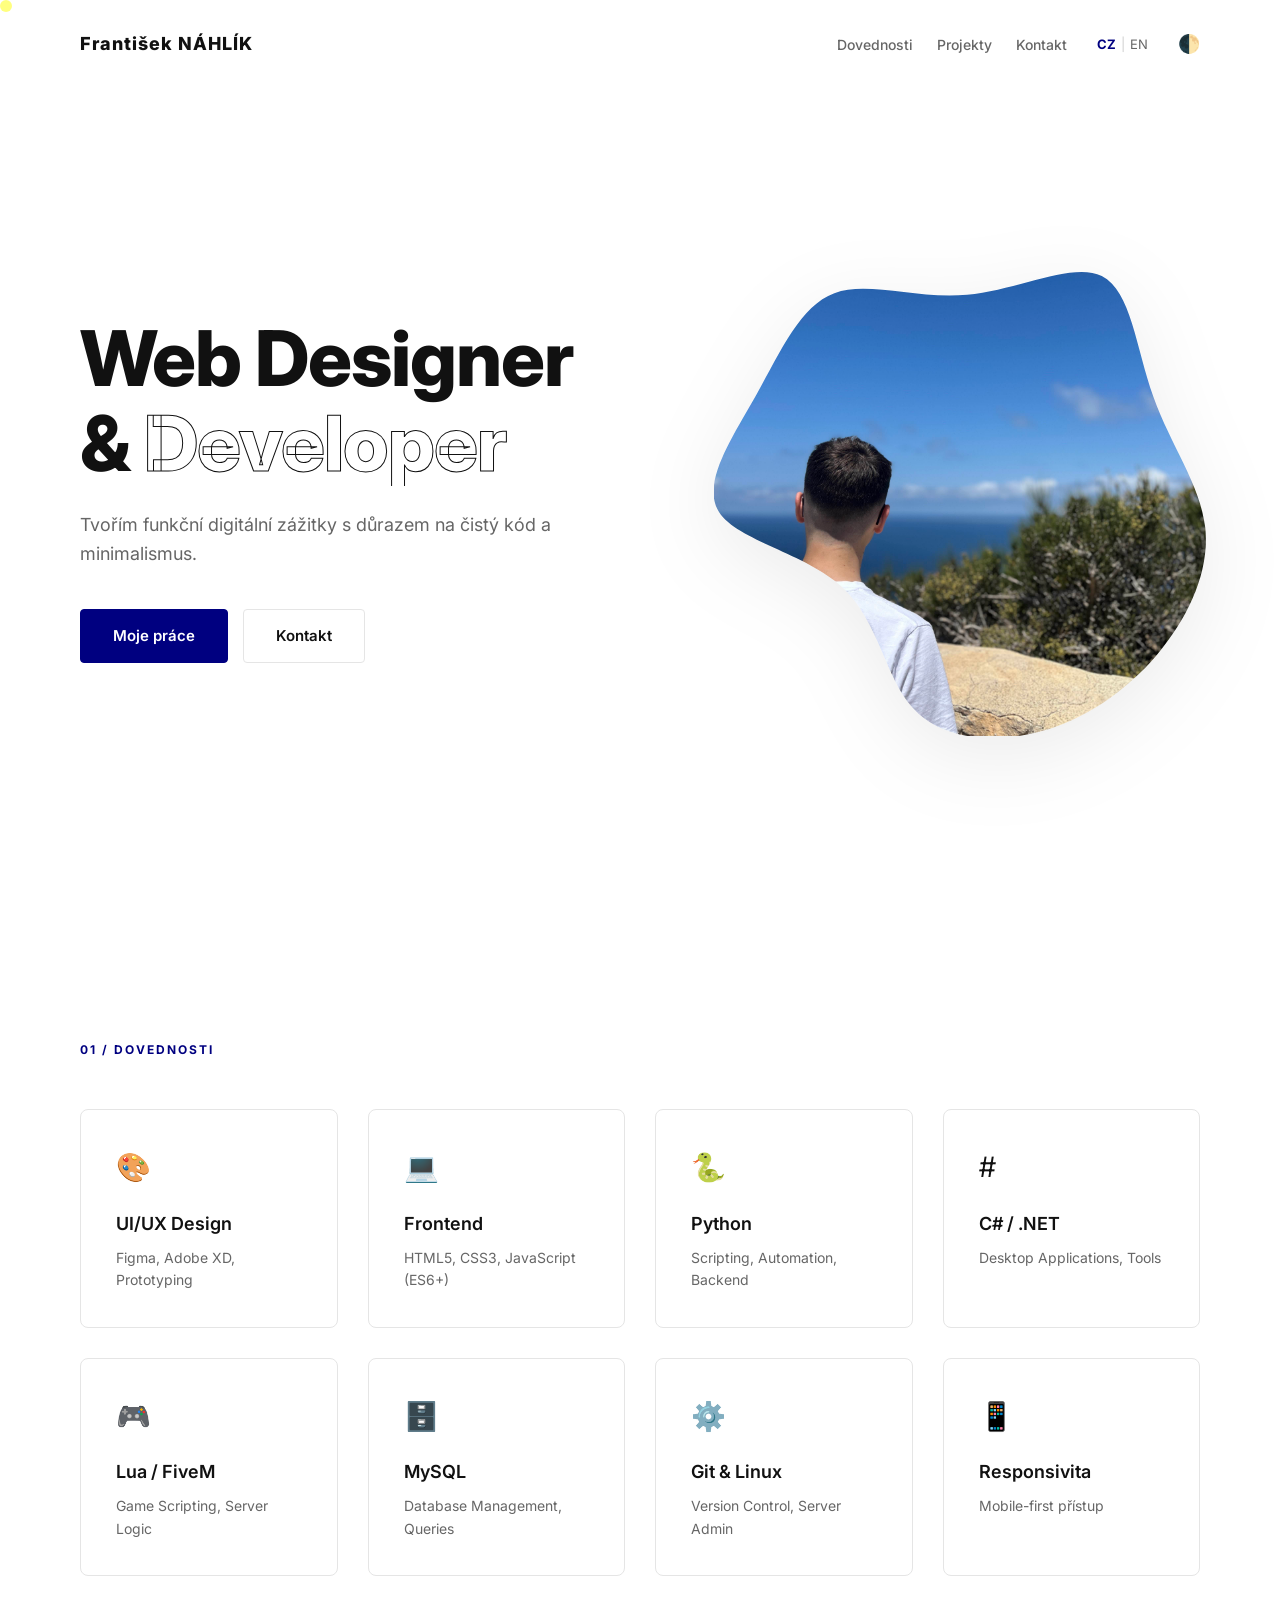
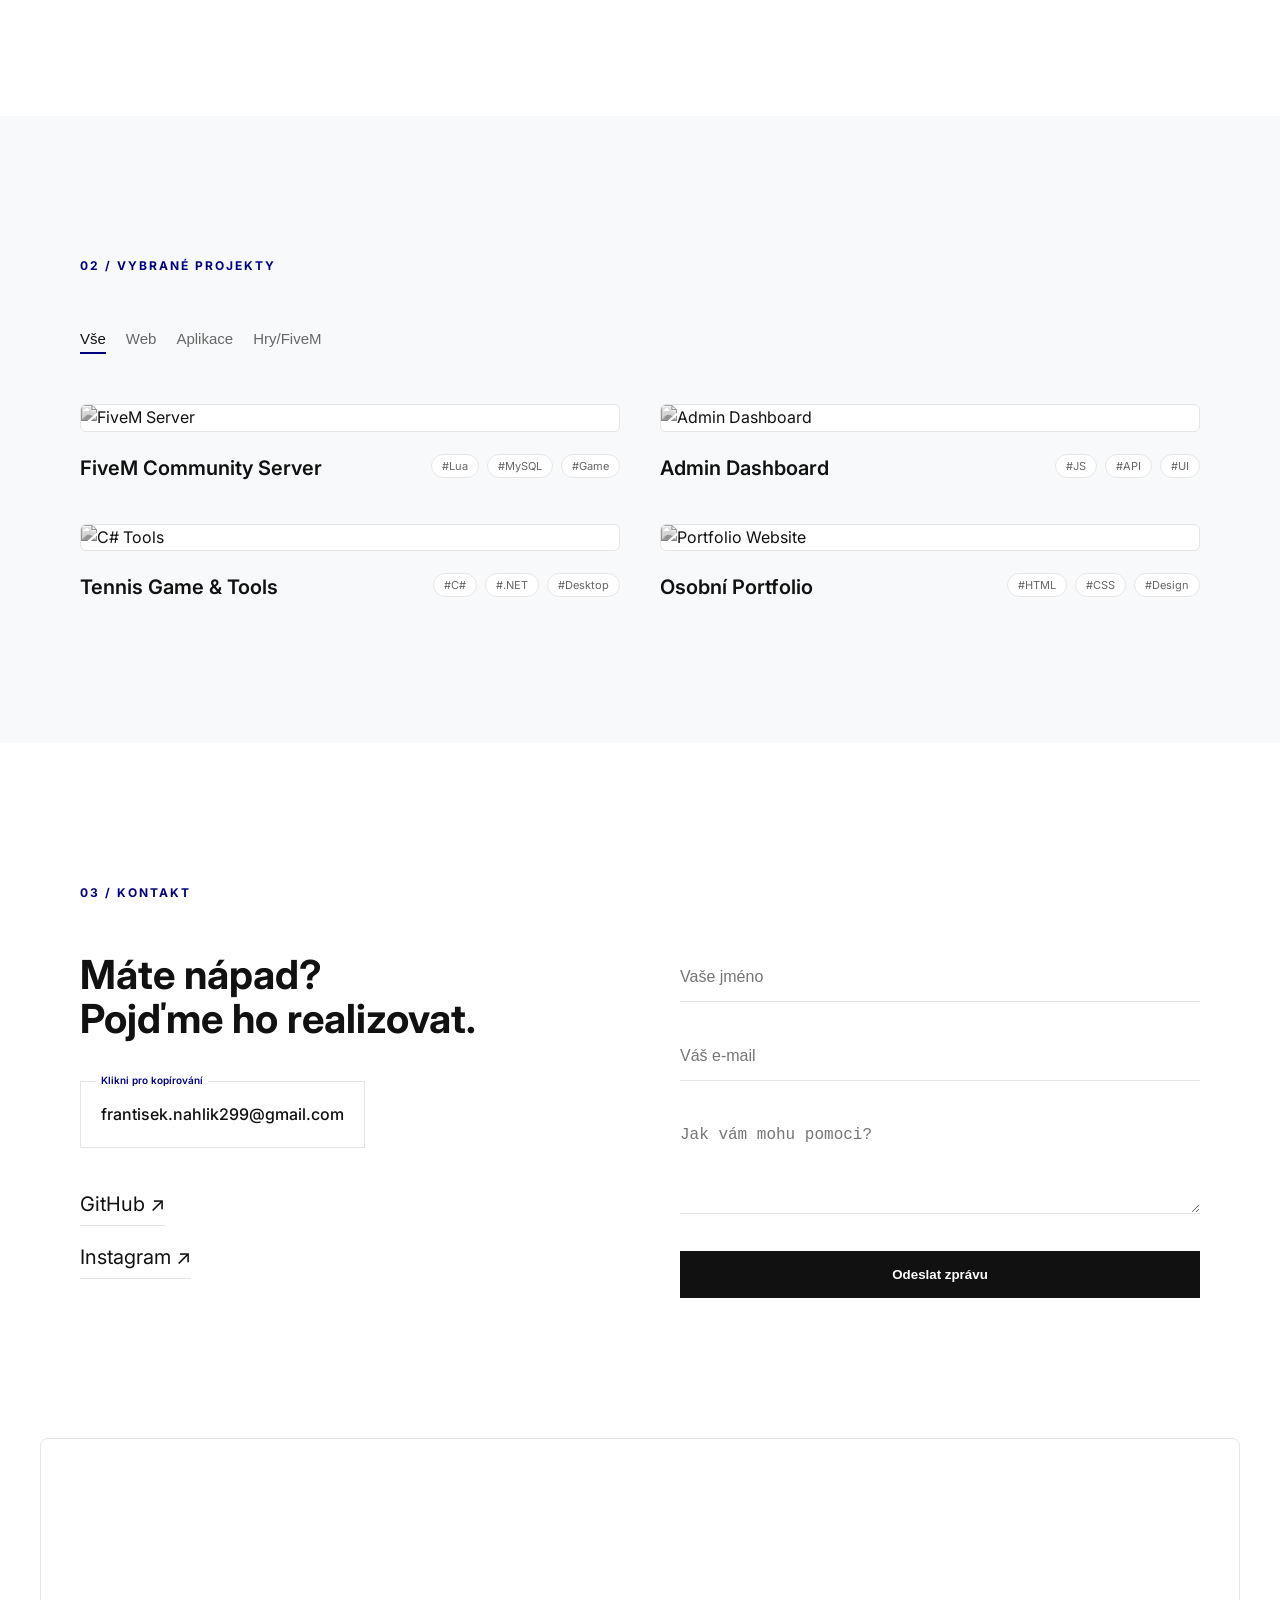
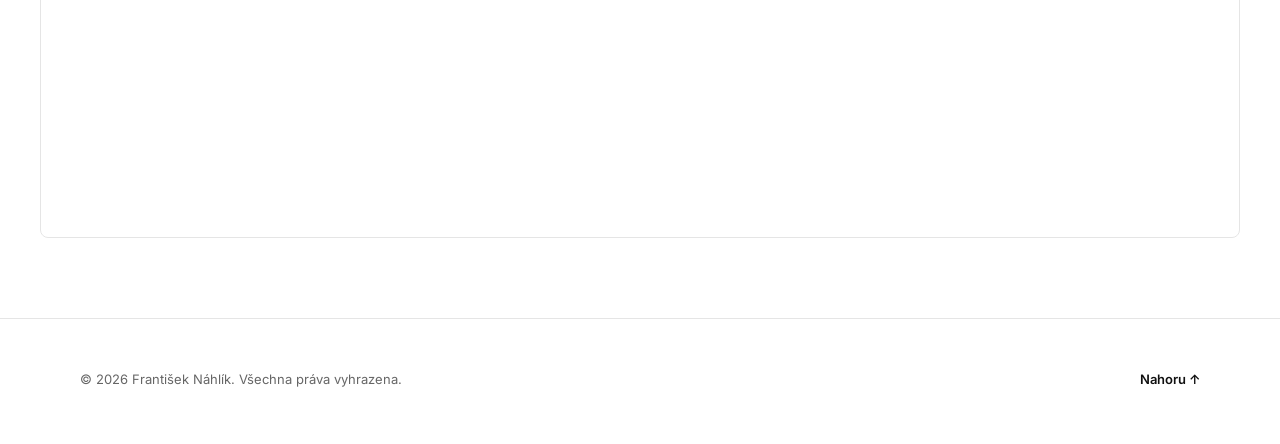
==== commit 8ab8d748: "new look" ====
--- a/index.html
+++ b/index.html
@@ -1,461 +1,213 @@
 <!DOCTYPE html>
 <html lang="cs">
-
 <head>
     <meta charset="UTF-8">
     <meta name="viewport" content="width=device-width, initial-scale=1.0">
-    <title>František Náhlík</title>
-
-    <!-- Google Fonts - ⬇️ NAHRAĎ VLASTNÍM FONTEM -->
-    <link rel="preconnect" href="https://fonts.googleapis.com">
-    <link rel="preconnect" href="https://fonts.gstatic.com" crossorigin>
-    <link href="https://fonts.googleapis.com/css2?family=Open+Sans:ital,wght@0,300..800;1,300..800&display=swap"
-        rel="stylesheet">
-    <link rel="stylesheet" href="style.min.css">
-    <!-- Leaflet.js CSS -->
+    <title>František Náhlík | Portfolio</title>
+    <link href="https://fonts.googleapis.com/css2?family=Inter:wght@300;400;600;800&display=swap" rel="stylesheet">
+    <link rel="stylesheet" href="style.css">
     <link rel="stylesheet" href="https://unpkg.com/leaflet@1.9.4/dist/leaflet.css" />
 </head>
-
 <body>
-    <header class="header">
+    <div class="cursor"></div>
+
+    <nav class="navbar" id="navbar">
+        <div class="container flex-nav">
+            <a href="#home" class="brand">František NÁHLÍK</a>
+            <div class="nav-right">
+                <div class="nav-links">
+                    <a href="#skills">Dovednosti</a>
+                    <a href="#works">Projekty</a>
+                    <a href="#contact">Kontakt</a>
+                </div>
+                <div class="lang-switch">
+                    <span class="active">CZ</span> <span class="divider">|</span> <span>EN</span>
+                </div>
+                <button id="dark-mode-toggle" aria-label="Přepnout režim">🌓</button>
+            </div>
+        </div>
+    </nav>
+
+    <header class="hero" id="home">
+        <div class="container hero-grid">
+            <div class="hero-text">
+                <div class="reveal-text">
+                    <h1 class="fade-up">Web Designer <br>& <span class="text-outline">Developer</span></h1>
+                </div>
+                <p class="hero-sub fade-in delay-1">Tvořím funkční digitální zážitky s důrazem na čistý kód a minimalismus.</p>
+                <div class="hero-btns fade-in delay-2">
+                    <a href="#works" class="btn btn-primary">Moje práce</a>
+                    <a href="#contact" class="btn btn-outline">Kontakt</a>
+                </div>
+            </div>
+            
+            <div class="hero-image fade-in delay-1">
+                <svg class="image-mask" viewBox="0 0 400 400">
+                    <defs>
+                        <clipPath id="blob">
+                            <path d="M44.1,-67.2C53.5,-62.5,55,-44.2,60.6,-28.6C66.1,-13.1,75.7,-0.4,77.2,13.3C78.7,27.1,72,41.8,61.9,53.8C51.8,65.8,38.3,75,23.5,78.8C8.7,82.6,-7.3,80.9,-16.3,71.1C-25.3,61.3,-27.2,43.3,-39,32.3C-50.8,21.4,-72.5,17.5,-78.4,8.3C-84.2,-0.8,-74.4,-15.1,-66.4,-29.3C-58.4,-43.6,-52.3,-57.7,-41.5,-61.7C-30.8,-65.7,-15.4,-59.7,1,-61.2C17.3,-62.7,34.7,-71.8,44.1,-67.2Z" transform="translate(200 200) scale(2.5)" />
+                        </clipPath>
+                    </defs>
+                    <image href="images/moje-foto3.jpg" width="100%" height="100%" preserveAspectRatio="xMidYMid slice" clip-path="url(#blob)" />
+                </svg>
+            </div>
+        </div>
+    </header>
+
+    <section id="skills" class="section reveal">
         <div class="container">
-            <div class="header-content">
-
-                <!-- Logo / Jméno -->
-                <a href="#home" class="logo">František Náhlík</a>
-
-                <!-- Navigační menu -->
-                <nav class="nav">
-                    <a href="#home" class="nav-link active">Home</a>
-                    <a href="#about" class="nav-link">O mně</a>
-                    <a href="#skills" class="nav-link">Co umím</a>
-                    <a href="#works" class="nav-link">Moje Projekty</a>
-                    <a href="#contact" class="nav-link">Kontakt</a>
-                </nav>
-
-            </div>
-        </div>
-    </header>
-    <section class="hero" id="home">
+            <span class="section-tag">01 / Dovednosti</span>
+            <div class="skills-grid">
+                <div class="skill-item">
+                    <span class="skill-icon">🎨</span>
+                    <h3>UI/UX Design</h3>
+                    <p>Figma, Adobe XD, Prototyping</p>
+                </div>
+                <div class="skill-item">
+                    <span class="skill-icon">💻</span>
+                    <h3>Frontend</h3>
+                    <p>HTML5, CSS3, JavaScript (ES6+)</p>
+                </div>
+                <div class="skill-item">
+                    <span class="skill-icon">🐍</span>
+                    <h3>Python</h3>
+                    <p>Scripting, Automation, Backend</p>
+                </div>
+                <div class="skill-item">
+                    <span class="skill-icon">#</span>
+                    <h3>C# / .NET</h3>
+                    <p>Desktop Applications, Tools</p>
+                </div>
+                <div class="skill-item">
+                    <span class="skill-icon">🎮</span>
+                    <h3>Lua / FiveM</h3>
+                    <p>Game Scripting, Server Logic</p>
+                </div>
+                <div class="skill-item">
+                    <span class="skill-icon">🗄️</span>
+                    <h3>MySQL</h3>
+                    <p>Database Management, Queries</p>
+                </div>
+                <div class="skill-item">
+                    <span class="skill-icon">⚙️</span>
+                    <h3>Git & Linux</h3>
+                    <p>Version Control, Server Admin</p>
+                </div>
+                <div class="skill-item">
+                    <span class="skill-icon">📱</span>
+                    <h3>Responsivita</h3>
+                    <p>Mobile-first přístup</p>
+                </div>
+            </div>
+        </div>
+    </section>
+
+    <section id="works" class="section reveal bg-alt">
         <div class="container">
-            <div class="hero-content">
-
-                <!-- Levá strana - text -->
-                <div class="hero-text">
-                    <h1>
-                        Hi,<br>
-                        I'm <span class="highlight">František</span><br>
-                        Web Designer
-                    </h1>
-
-                    <p>Jsem programátor a designér.</p>
-
-                    <a href="#contact" class="btn btn-primary">Contact</a>
-                </div>
-
-                <!-- Pravá strana - fotka -->
-                <div class="hero-image">
-                    <svg class="image-mask" viewBox="0 0 400 400" xmlns="http://www.w3.org/2000/svg">
-                        <!-- SVG maska bude tady - vytvoříme v kroku 6 -->
-                        <defs>
-                            <clipPath id="circleMask">
-                                <path fill="#FF0066"
-                                    d="M44.1,-67.2C53.5,-62.5,55,-44.2,60.6,-28.6C66.1,-13.1,75.7,-0.4,77.2,13.3C78.7,27.1,72,41.8,61.9,53.8C51.8,65.8,38.3,75,23.5,78.8C8.7,82.6,-7.3,80.9,-16.3,71.1C-25.3,61.3,-27.2,43.3,-39,32.3C-50.8,21.4,-72.5,17.5,-78.4,8.3C-84.2,-0.8,-74.4,-15.1,-66.4,-29.3C-58.4,-43.6,-52.3,-57.7,-41.5,-61.7C-30.8,-65.7,-15.4,-59.7,1,-61.2C17.3,-62.7,34.7,-71.8,44.1,-67.2Z"
-                                    transform="translate(200 200) scale(2.5)" />
-                            </clipPath>
-                        </defs>
-                        <image href="images\moje-foto3.jpg" width="400" height="400" clip-path="url(#circleMask)" />
-                    </svg>
-                </div>
-
+            <span class="section-tag">02 / Vybrané projekty</span>
+            
+            <div class="filter-bar">
+                <button class="filter-btn active" data-filter="all">Vše</button>
+                <button class="filter-btn" data-filter="web">Web</button>
+                <button class="filter-btn" data-filter="app">Aplikace</button>
+                <button class="filter-btn" data-filter="game">Hry/FiveM</button>
+            </div>
+
+            <div class="work-grid">
+                <div class="work-card" data-category="game">
+                    <div class="work-img-wrap">
+                        <img src="https://picsum.photos/800/600?random=1" alt="FiveM Server">
+                    </div>
+                    <div class="work-info">
+                        <h4>FiveM Community Server</h4>
+                        <div class="work-tags"><span>#Lua</span><span>#MySQL</span><span>#Game</span></div>
+                    </div>
+                </div>
+
+                <div class="work-card" data-category="web">
+                    <div class="work-img-wrap">
+                        <img src="https://picsum.photos/800/600?random=2" alt="Admin Dashboard">
+                    </div>
+                    <div class="work-info">
+                        <h4>Admin Dashboard</h4>
+                        <div class="work-tags"><span>#JS</span><span>#API</span><span>#UI</span></div>
+                    </div>
+                </div>
+
+                <div class="work-card" data-category="app">
+                    <div class="work-img-wrap">
+                        <img src="https://picsum.photos/800/600?random=3" alt="C# Tools">
+                    </div>
+                    <div class="work-info">
+                        <h4>Tennis Game & Tools</h4>
+                        <div class="work-tags"><span>#C#</span><span>#.NET</span><span>#Desktop</span></div>
+                    </div>
+                </div>
+
+                <div class="work-card" data-category="web">
+                    <div class="work-img-wrap">
+                        <img src="https://picsum.photos/800/600?random=4" alt="Portfolio Website">
+                    </div>
+                    <div class="work-info">
+                        <h4>Osobní Portfolio</h4>
+                        <div class="work-tags"><span>#HTML</span><span>#CSS</span><span>#Design</span></div>
+                    </div>
+                </div>
             </div>
         </div>
     </section>
 
-
-
-
-    <section class="skills" id="skills">
+    <section id="contact" class="section reveal">
         <div class="container">
-            <h2 class="section-title">Moje Dovednosti</h2>
-            <p class="section-subtitle">Co umím a na čem pracuji</p>
-
-            <div class="skills-grid">
-
-                <!-- Kartička 1 -->
-                <div class="skill-card">
-                    <div class="skill-icon">🎨</div>
-                    <h3 class="skill-title">UI/UX Design</h3>
-                    <p class="skill-description">Navrhuju intuitivní a krásná uživatelská rozhraní s ohledem na
-                        uživatele.</p>
-                </div>
-
-                <!-- Kartička 2 -->
-                <div class="skill-card">
-                    <div class="skill-icon">💻</div>
-                    <h3 class="skill-title">HTML & CSS</h3>
-                    <p class="skill-description">Tvořím responzivní a sémantické webové stránky pomocí moderních
-                        technologií.</p>
-                </div>
-
-                <!-- Kartička 3 -->
-                <div class="skill-card">
-                    <div class="skill-icon">⚙️</div>
-                    <h3 class="skill-title">JavaScript</h3>
-                    <p class="skill-description">Programuji interaktivní prvky a logiku pomocí vanilla JS nebo
-                        framework.</p>
-                </div>
-
-                <div class="skill-card">
-                    <div class="skill-icon">🐍</div>
-                    <h3 class="skill-title">Python</h3>
-                    <p class="skill-description">Mám rád hady hlvaně pythony.</p>
-                </div>
-
-                <div class="skill-card">
-                    <div class="skill-icon">📟</div>
-                    <h3 class="skill-title">Terminal</h3>
-                    <p class="skill-description">Rad hraju dinosaura když nemam WiFi.</p>
-                </div>
-
-                <div class="skill-card">
-                    <div class="skill-icon">C#</div>
-                    <h3 class="skill-title">C#</h3>
-                    <p class="skill-description">Vítek je skvělí kamarad pořád mě sere a mlátí.</p>
-                </div>
-
+            <span class="section-tag">03 / Kontakt</span>
+            <div class="contact-wrap">
+                <div class="contact-text">
+                    <h2>Máte nápad? <br>Pojďme ho realizovat.</h2>
+                    
+                    <div class="copy-email-box" id="copy-email">
+                        <span class="email-text">frantisek.nahlik299@gmail.com</span>
+                        <span class="copy-badge">Klikni pro kopírování</span>
+                    </div>
+
+                    <div class="social-links-large">
+                        <a href="https://github.com/frantiseknahlik" target="_blank">GitHub ↗</a>
+                        <a href="https://www.instagram.com/frantissekk" target="_blank">Instagram ↗</a>
+                    </div>
+                </div>
+                
+                <form class="minimal-form">
+                    <input type="text" placeholder="Vaše jméno" required>
+                    <input type="email" placeholder="Váš e-mail" required>
+                    <textarea placeholder="Jak vám mohu pomoci?" rows="4"></textarea>
+                    <button type="submit" class="submit-btn">Odeslat zprávu</button>
+                </form>
             </div>
         </div>
     </section>
 
-
-
-
-
-    <section class="portfolio" id="works">
-        <div class="container">
-            <h2 class="section-title">Moje Projekty</h2>
-            <p class="section-subtitle">Ukázka mých nejlepších prací</p>
-
-            <!-- Filtrovací tlačítka -->
-            <div class="portfolio-filters">
-                <button class="filter-btn active" data-filter="all">Vše</button>
-                <button class="filter-btn" data-filter="web">Web Design</button>
-                <button class="filter-btn" data-filter="app">Aplikace</button>
-                <button class="filter-btn" data-filter="ui">UI/UX</button>
-            </div>
-
-            <!-- Grid s projekty -->
-            <div class="portfolio-grid">
-
-                <!-- Projekt 1 -->
-                <div class="portfolio-card" data-category="web">
-                    <div class="portfolio-image">
-                        <img src="https://picsum.photos/600/400?random=1" alt="Projekt 1" loading="lazy">
-                        <img src="https://picsum.photos/600/400?random=2" alt="Fivem server" loading="lazy">
-                        <div class="portfolio-overlay">
-                            <h3 class="portfolio-title">Fivem server</h3>
-                            <p class="portfolio-description">Herní FiveM server což je modifikace GTA V. kde si hráči
-                                mohou hrát společně.</p>
-                            <div class="portfolio-tags">
-                                <span class="tag">MySQL</span>
-                                <span class="tag">OpenIV</span>
-                                <span class="tag">JavaScript</span>
-                            </div>
-                            <div class="portfolio-links">
-                                <a href="#" class="portfolio-link">
-                                    <svg width="20" height="20" viewBox="0 0 24 24" fill="none" stroke="currentColor">
-                                        <path d="M18 13v6a2 2 0 0 1-2 2H5a2 2 0 0 1-2-2V8a2 2 0 0 1 2-2h6"></path>
-                                        <polyline points="15 3 21 3 21 9"></polyline>
-                                        <line x1="10" y1="14" x2="21" y2="3"></line>
-                                    </svg>
-                                    Demo
-                                </a>
-                                <a href="#" class="portfolio-link">
-                                    <svg width="20" height="20" viewBox="0 0 24 24" fill="none" stroke="currentColor">
-                                        <path
-                                            d="M9 19c-5 1.5-5-2.5-7-3m14 6v-3.87a3.37 3.37 0 0 0-.94-2.61c3.14-.35 6.44-1.54 6.44-7A5.44 5.44 0 0 0 20 4.77 5.07 5.07 0 0 0 19.91 1S18.73.65 16 2.48a13.38 13.38 0 0 0-7 0C6.27.65 5.09 1 5.09 1A5.07 5.07 0 0 0 5 4.77a5.44 5.44 0 0 0-1.5 3.78c0 5.42 3.3 6.61 6.44 7A3.37 3.37 0 0 0 9 18.13V22">
-                                        </path>
-                                    </svg>
-                                    GitHub
-                                </a>
-                            </div>
-                        </div>
-                    </div>
-                </div>
-
-                <!-- Projekt 2 -->
-                <div class="portfolio-card" data-category="app">
-                    <div class="portfolio-image">
-                        <img src="https://picsum.photos/600/400?random=3" alt="Projekt 2" loading="lazy">
-                        <img src="https://picsum.photos/600/400?random=4" alt="Dashboard" loading="lazy">
-                        <!-- atd... -->
-                        <div class="portfolio-overlay">
-                            <h3 class="portfolio-title">Dashboard</h3>
-                            <p class="portfolio-description">Můj osobní dashboard s kalkulačkou počasím a datumem</p>
-                            <div class="portfolio-tags">
-                                <span class="tag">HTML</span>
-                                <span class="tag">css</span>
-                                <span class="tag">JavaScript</span>
-                            </div>
-                            <div class="portfolio-links">
-                                <a href="#" class="portfolio-link">Demo</a>
-                                <a href="https://frantiseknahlik.github.io/dashboard/" class="portfolio-link">GitHub</a>
-                            </div>
-                        </div>
-                    </div>
-                </div>
-
-                <!-- Projekt 3 -->
-                <div class="portfolio-card" data-category="ui">
-                    <div class="portfolio-image">
-                        <img src="https://picsum.photos/600/400?random=5" alt="Projekt 3" loading="lazy">
-                        <img src="https://picsum.photos/600/400?random=6" alt="Tennis game" loading="lazy">
-                        <div class="portfolio-overlay">
-                            <h3 class="portfolio-title">Tennis game</h3>
-                            <p class="portfolio-description">Hra v C# na Windows o tennisu </p>
-                            <div class="portfolio-tags">
-                                <span class="tag">C#</span>
-                            </div>
-                            <div class="portfolio-links">
-                                <a href="#" class="portfolio-link">Behance</a>
-                            </div>
-                        </div>
-                    </div>
-                </div>
-
-                <!-- Projekt 4 -->
-                <div class="portfolio-card" data-category="web">
-                    <div class="portfolio-image">
-                        <img src="https://picsum.photos/600/400?random=7" alt="Projekt 4" loading="lazy">
-                        <img src="https://picsum.photos/600/400?random=8" alt="Focus racing" loading="lazy">
-                        <div class="portfolio-overlay">
-                            <h3 class="portfolio-title">Focus racing</h3>
-                            <p class="portfolio-description">Webová stránka o fromulích a motorsportu</p>
-                            <div class="portfolio-tags">
-                                <span class="tag">HTML</span>
-                                <span class="tag">css</span>
-                                <span class="tag">JavaScript</span>
-                            </div>
-                            <div class="portfolio-links">
-                                <a href="#" class="portfolio-link">Demo</a>
-                                <a href="#" class="portfolio-link">GitHub</a>
-                            </div>
-                        </div>
-                    </div>
-                </div>
-
-                <!-- Projekt 5 -->
-                <div class="portfolio-card" data-category="app">
-                    <div class="portfolio-image">
-                        <img src="https://picsum.photos/600/400?random=9" alt="Projekt 5" loading="lazy">
-                        <img src="https://picsum.photos/600/400?random=10" alt="Todo List App" loading="lazy">
-                        <div class="portfolio-overlay">
-                            <h3 class="portfolio-title">Todo List App</h3>
-                            <p class="portfolio-description">Jednoduchá aplikace pro správu úkolů</p>
-                            <div class="portfolio-tags">
-                                <span class="tag">JavaScript</span>
-                                <span class="tag">LocalStorage</span>
-                            </div>
-                            <div class="portfolio-links">
-                                <a href="#" class="portfolio-link">Demo</a>
-                                <a href="#" class="portfolio-link">GitHub</a>
-                            </div>
-                        </div>
-                    </div>
-                </div>
-
-                <!-- Projekt 6 -->
-                <div class="portfolio-card" data-category="ui">
-                    <div class="portfolio-image">
-                        <img src="https://picsum.photos/600/400?random=11" alt="Projekt 6" loading="lazy">
-                        <img src="https://picsum.photos/600/400?random=12" alt="Instagram posty" loading="lazy">
-                        <div class="portfolio-overlay">
-                            <h3 class="portfolio-title">Instagram posty</h3>
-                            <p class="portfolio-description">Posty na Instagramu pro firmy a osobnosti</p>
-                            <div class="portfolio-tags">
-                                <span class="tag">Figma</span>
-                                <span class="tag">Canva</span>
-                            </div>
-                            <div class="portfolio-links">
-                                <a href="https://www.instagram.com/frantissekk" class="portfolio-link">Instagram</a>
-                            </div>
-                        </div>
-                    </div>
-                </div>
-
-            </div>
-        </div>
-
-        <div class="portfolio-load-more">
-            <button class="btn btn-primary" id="load-more-btn">Zobrazit více projektů✨</button>
-        </div>
-
-    </section>
-
+    <div class="map-wrap reveal">
+        <div id="map"></div>
+    </div>
+
+    <footer class="minimal-footer">
+        <div class="container flex-footer">
+            <p>© 2026 František Náhlík. Všechna práva vyhrazena.</p>
+            <div class="socials">
+                <a href="#home">Nahoru ↑</a>
+            </div>
+        </div>
+    </footer>
+
+    <div id="project-modal" class="modal">
+        <div class="modal-content">
+            <button class="close-modal">✕</button>
+            <img id="modal-image" src="" alt="">
+            <h3 id="modal-title"></h3>
+            <p id="modal-description"></p>
+        </div>
+    </div>
+
+    <script src="https://unpkg.com/leaflet@1.9.4/dist/leaflet.js"></script>
     <script src="script.js"></script>
-
-
-
-
-    <!-- Modal okno -->
-    <div class="modal" id="project-modal">
-        <div class="modal-content">
-            <span class="modal-close">×</span>
-            <div class="modal-body">
-                <img src="" alt="Project Detail" id="modal-image">
-                <div class="modal-info">
-                    <h3 id="modal-title"></h3>
-                    <p id="modal-description"></p>
-                    <div id="modal-tags"></div>
-                    <div id="modal-links"></div>
-                </div>
-            </div>
-        </div>
-    </div>
-
-
-    <!-- Leaflet.js -->
-    <script src="https://unpkg.com/leaflet@1.9.4/dist/leaflet.js"></script>
-
-
 </body>
-
-
-
-
-<section class="contact" id="contact">
-    <div class="container">
-        <h2 class="section-title">Napište mi</h2>
-
-        <div class="contact-grid">
-            <!-- Levá část: Kontaktní údaje -->
-            <div class="contact-info">
-                <div class="contact-item">
-                    <div class="contact-icon">📧</div>
-                    <div class="contact-text">
-                        <h4>Email</h4>
-                        <p><a href="mailto:frantisek.nahlik299@gmail.com">frantisek.nahlik299@gmail.com</a></p>
-                    </div>
-                </div>
-
-                <div class="contact-item">
-                    <div class="contact-icon">📱</div>
-                    <div class="contact-text">
-                        <h4>Telefon</h4>
-                        <p><a href="tel:+420704823087">+420 704 823 087</a></p>
-                    </div>
-                </div>
-
-
-                <div class="contact-item">
-                    <div class="contact-icon">📱</div>
-                    <div class="contact-text">
-                        <h4>Github</h4>
-                        <p><a href="https://github.com/frantiseknahlik">https://github.com/frantiseknahlik</a></p>
-                    </div>
-                </div>
-
-
-
-                <div class="contact-item">
-                    <div class="contact-icon">📱</div>
-                    <div class="contact-text">
-                        <h4>Instagram</h4>
-                        <p><a href="https://www.instagram.com/frantissekk">https://www.instagram.com/frantissekk</a></p>
-                    </div>
-                </div>
-
-
-
-                <div class="contact-item">
-                    <div class="contact-icon">📍</div>
-                    <div class="contact-text">
-                        <h4>AdressS</h4>
-                        <p>Perth, Australia</p>
-                    </div>
-                </div>
-            </div>
-            <!-- Pravá část: Formulář -->
-            <form class="contact-form">
-                <div class="form-group">
-                    <label for="name">Jméno</label>
-                    <input type="text" id="name" name="name" placeholder="František" required />
-                </div>
-
-                <div class="form-group">
-                    <label for="email">Email</label>
-                    <input type="email" id="email" name="email" placeholder="frantisek.nahlik299@gmail.com" required />
-                </div>
-
-                <div class="form-group">
-                    <label for="email">Telefon</label>
-                    <input type="email" id="email" name="email" placeholder="+420 704 823 087" required />
-                </div>
-
-                <div class="form-group">
-                    <label for="message">Zpráva</label>
-                    <textarea id="message" name="message" rows="8" placeholder="Napište mi zprávu..."
-                        required></textarea>
-                </div>
-
-                <button type="submit" class="btn btn-primary">Poslat</button>
-            </form>
-        </div>
-
-
-
-        <p class="section-subtitle">Máte dotaz nebo nabídku spolupráce?</p>
-
-
-
-        <!-- Sekce s mapou -->
-        <section class="map-section" id="map-section">
-            <div class="container">
-                <h2 class="section-title">Kde mě najdete</h2>
-                <p class="section-subtitle">Moje poloha na mapě</p>
-                <div id="map"></div>
-            </div>
-        </section>
-
-
-
-
-        <footer class="footer">
-            <div class="container">
-                <div class="footer-content">
-                    <div class="footer-logo">František Náhlík</div>
-
-                    <div class="social-links">
-                        <a href="https://github.com/frantiseknahlik" class="social-link" aria-label="GitHub">GitHub</a>
-                        <a href="https://www.instagram.com/frantissekk" class="social-link"
-                            aria-label="Instagram">Instagram</a>
-                        <a href="https://www.youtube.com/@Typsy351" class="social-link" aria-label="YouTube">YouTube</a>
-                    </div>
-
-                    <p class="copyright">© 2026 Všechna práva vyhrazena.</p>
-
-                    <a href="#home" class="scroll-top">Nahoru ↑</a>
-                </div>
-            </div>
-        </footer>
-    </div>
-</section>
-
-    <!-- Leaflet.js -->
-    <script src="https://unpkg.com/leaflet@1.9.4/dist/leaflet.js"></script>
-
-    <script>
-        // Inicializace mapy — souřadnice Prahy
-        var map = L.map("map").setView([-31.95378422001156, 115.86222848748118], 15);
-    
-        // Přidání mapových dlaždic z OpenStreetMap
-        L.tileLayer("https://{s}.tile.openstreetmap.org/{z}/{x}/{y}.png", {
-        attribution:
-            '&copy; <a href="https://www.openstreetmap.org/copyright">OpenStreetMap</a>',
-        maxZoom: 19,
-        }).addTo(map);
-        
-    </script>
-
 </html>
--- a/style.css
+++ b/style.css
@@ -0,0 +1,178 @@
+:root {
+    --bg: #ffffff;
+    --bg-alt: #f8f9fa; /* Jemně šedé pozadí pro sekci projektů */
+    --text: #111111;
+    --accent: #000080; /* Tvá námořnická modrá */
+    --muted: #666666;
+    --border: #e5e5e5;
+    --card-bg: #ffffff;
+    --cursor: #000080;
+}
+
+[data-theme="dark"] {
+    --bg: #0a0a0a;
+    --bg-alt: #111111;
+    --text: #ffffff;
+    --muted: #a0a0a0;
+    --border: #333333;
+    --card-bg: #1a1a1a;
+    --cursor: #ffffff;
+}
+
+* { margin: 0; padding: 0; box-sizing: border-box; cursor: none !important; }
+html { scroll-behavior: smooth; }
+
+body {
+    font-family: 'Inter', sans-serif;
+    background-color: var(--bg);
+    color: var(--text);
+    transition: background 0.5s ease;
+    overflow-x: hidden;
+    line-height: 1.6;
+}
+
+.container { max-width: 1200px; margin: 0 auto; padding: 0 40px; }
+
+/* Custom Cursor */
+.cursor {
+    width: 12px; height: 12px; background: var(--cursor); border-radius: 50%;
+    position: fixed; pointer-events: none; z-index: 9999;
+    transition: transform 0.15s ease, width 0.2s, height 0.2s;
+    mix-blend-mode: difference; /* Zajímavý efekt nad textem */
+}
+.cursor.hover { transform: scale(5); opacity: 0.1; }
+
+/* Navbar */
+.navbar {
+    padding: 30px 0; position: fixed; width: 100%; top: 0;
+    background: var(--bg); z-index: 1000; transition: transform 0.4s ease, background 0.4s;
+}
+.navbar.hide { transform: translateY(-100%); }
+.flex-nav { display: flex; justify-content: space-between; align-items: center; }
+.nav-right { display: flex; align-items: center; gap: 30px; }
+.brand { font-weight: 800; text-decoration: none; color: var(--text); letter-spacing: 1px; font-size: 18px; }
+
+.nav-links a { text-decoration: none; color: var(--muted); margin-left: 20px; font-size: 14px; font-weight: 500; transition: 0.3s; }
+.nav-links a:hover { color: var(--accent); }
+
+.lang-switch { font-size: 13px; color: var(--muted); cursor: pointer; display: flex; gap: 5px; }
+.lang-switch .active { color: var(--accent); font-weight: 700; }
+.lang-switch .divider { opacity: 0.3; }
+
+#dark-mode-toggle { background: none; border: none; font-size: 18px; cursor: pointer; color: var(--text); }
+
+/* Hero Section - Grid Layout */
+.hero { min-height: 100vh; display: flex; align-items: center; padding-top: 80px; }
+.hero-grid { display: grid; grid-template-columns: 1.2fr 1fr; align-items: center; gap: 50px; width: 100%; }
+
+.reveal-text { overflow: hidden; }
+h1 { font-size: clamp(40px, 6vw, 85px); font-weight: 800; line-height: 1.1; letter-spacing: -1px; }
+.text-outline { -webkit-text-stroke: 1px var(--text); color: transparent; }
+.hero-sub { margin-top: 25px; font-size: 18px; color: var(--muted); max-width: 500px; }
+
+.hero-btns { margin-top: 40px; display: flex; gap: 15px; }
+.btn { padding: 14px 32px; border-radius: 4px; font-weight: 600; text-decoration: none; transition: 0.3s; display: inline-block; font-size: 15px; }
+.btn-primary { background: var(--accent); color: #fff; border: 1px solid var(--accent); }
+.btn-primary:hover { transform: translateY(-3px); box-shadow: 0 10px 20px rgba(0,0,128,0.2); }
+.btn-outline { background: transparent; color: var(--text); border: 1px solid var(--border); }
+.btn-outline:hover { border-color: var(--accent); color: var(--accent); }
+
+/* Hero Image SVG Mask */
+.image-mask { width: 500%; max-width: 500px; filter: drop-shadow(0 20px 40px rgba(0,0,0,0.08)); transition: 0.5s; }
+.hero-image:hover .image-mask { transform: scale(1.02); }
+
+/* Animations */
+.fade-up { transform: translateY(100px); animation: fadeUp 1s cubic-bezier(0.2, 1, 0.3, 1) forwards; }
+.delay-1 { animation-delay: 0.1s; }
+.delay-2 { animation-delay: 0.2s; }
+@keyframes fadeUp { to { transform: translateY(0); opacity: 1; } }
+
+/* Section Styles */
+.section { padding: 140px 0; }
+.bg-alt { background-color: var(--bg-alt); }
+.section-tag { color: var(--accent); font-size: 12px; font-weight: 700; letter-spacing: 2px; text-transform: uppercase; display: block; margin-bottom: 50px; }
+.reveal { opacity: 0; transform: translateY(30px); transition: all 0.8s ease-out; }
+.reveal.active { opacity: 1; transform: translateY(0); }
+
+/* Skills Grid */
+.skills-grid { display: grid; grid-template-columns: repeat(auto-fit, minmax(240px, 1fr)); gap: 30px; }
+.skill-item { 
+    background: var(--bg); padding: 35px; border: 1px solid var(--border); border-radius: 8px; 
+    transition: 0.3s; height: 100%;
+}
+.skill-item:hover { border-color: var(--accent); transform: translateY(-5px); }
+.skill-icon { font-size: 28px; display: block; margin-bottom: 20px; }
+.skill-item h3 { font-size: 18px; margin-bottom: 8px; font-weight: 600; }
+.skill-item p { font-size: 14px; color: var(--muted); }
+
+/* Projects */
+.filter-bar { margin-bottom: 50px; display: flex; gap: 20px; flex-wrap: wrap; }
+.filter-btn { 
+    background: none; border: none; color: var(--muted); border-bottom: 2px solid transparent; 
+    padding: 5px 0; font-weight: 500; font-size: 15px; 
+}
+.filter-btn.active, .filter-btn:hover { color: var(--text); border-bottom-color: var(--accent); }
+
+.work-grid { display: grid; grid-template-columns: repeat(auto-fit, minmax(400px, 1fr)); gap: 40px; }
+.work-card { cursor: pointer; group: hover; }
+.work-img-wrap { overflow: hidden; border-radius: 6px; background: var(--bg); border: 1px solid var(--border); }
+.work-card img { 
+    width: 100%; aspect-ratio: 16/10; object-fit: cover; 
+    filter: grayscale(100%); transition: 0.6s cubic-bezier(0.2, 1, 0.3, 1);
+}
+.work-card:hover img { filter: grayscale(0%); transform: scale(1.05); }
+
+.work-info { margin-top: 20px; display: flex; justify-content: space-between; align-items: flex-start; }
+.work-info h4 { font-size: 20px; font-weight: 600; }
+.work-tags span { 
+    font-size: 11px; color: var(--muted); margin-left: 8px; 
+    background: var(--bg); border: 1px solid var(--border); padding: 4px 10px; border-radius: 20px; 
+}
+
+/* Contact */
+.contact-wrap { display: grid; grid-template-columns: 1fr 1fr; gap: 80px; align-items: start; }
+.contact-text h2 { font-size: 40px; margin-bottom: 40px; line-height: 1.1; }
+
+.copy-email-box { 
+    margin-bottom: 40px; padding: 20px; border: 1px solid var(--border); 
+    display: inline-block; position: relative; transition: 0.3s; background: var(--bg);
+}
+.copy-email-box:hover { border-color: var(--accent); }
+.copy-badge { position: absolute; top: -10px; left: 15px; background: var(--bg); font-size: 10px; padding: 0 5px; color: var(--accent); font-weight: 600; }
+.email-text { font-size: 16px; font-weight: 500; }
+
+.social-links-large { display: flex; flex-direction: column; gap: 15px; }
+.social-links-large a { text-decoration: none; font-size: 20px; color: var(--text); border-bottom: 1px solid var(--border); padding-bottom: 5px; width: max-content; transition: 0.3s; }
+.social-links-large a:hover { border-color: var(--accent); color: var(--accent); }
+
+.minimal-form input, .minimal-form textarea {
+    width: 100%; padding: 15px 0; background: none; border: none; border-bottom: 1px solid var(--border);
+    color: var(--text); margin-bottom: 30px; outline: none; font-size: 16px; border-radius: 0;
+}
+.minimal-form input:focus, .minimal-form textarea:focus { border-bottom-color: var(--accent); }
+.submit-btn { background: var(--text); color: var(--bg); border: none; padding: 16px 40px; font-weight: 600; width: 100%; }
+.submit-btn:hover { background: var(--accent); color: #fff; }
+
+/* Map */
+.map-wrap { padding: 0 40px 80px; }
+#map { height: 400px; width: 100%; border-radius: 8px; filter: grayscale(1); border: 1px solid var(--border); }
+
+/* Footer */
+.minimal-footer { padding: 50px 0; border-top: 1px solid var(--border); color: var(--muted); font-size: 13px; }
+.flex-footer { display: flex; justify-content: space-between; }
+.socials a { color: var(--text); text-decoration: none; font-weight: 600; }
+
+/* Modal */
+.modal { display: none; position: fixed; inset: 0; background: var(--bg); z-index: 2000; padding: 40px; align-items: center; justify-content: center; }
+.modal.active { display: flex; }
+.modal-content { max-width: 900px; width: 100%; max-height: 90vh; overflow-y: auto; position: relative; }
+.close-modal { position: absolute; top: 0; right: 0; font-size: 40px; border: none; background: none; color: var(--text); z-index: 10; }
+#modal-image { width: 100%; border-radius: 8px; margin-bottom: 20px; }
+
+@media (max-width: 900px) {
+    .hero-grid, .contact-wrap { grid-template-columns: 1fr; }
+    .hero { padding-top: 120px; height: auto; padding-bottom: 60px; }
+    .hero-image { order: -1; margin-bottom: 40px; }
+    .work-grid { grid-template-columns: 1fr; }
+    h1 { font-size: 45px; }
+}
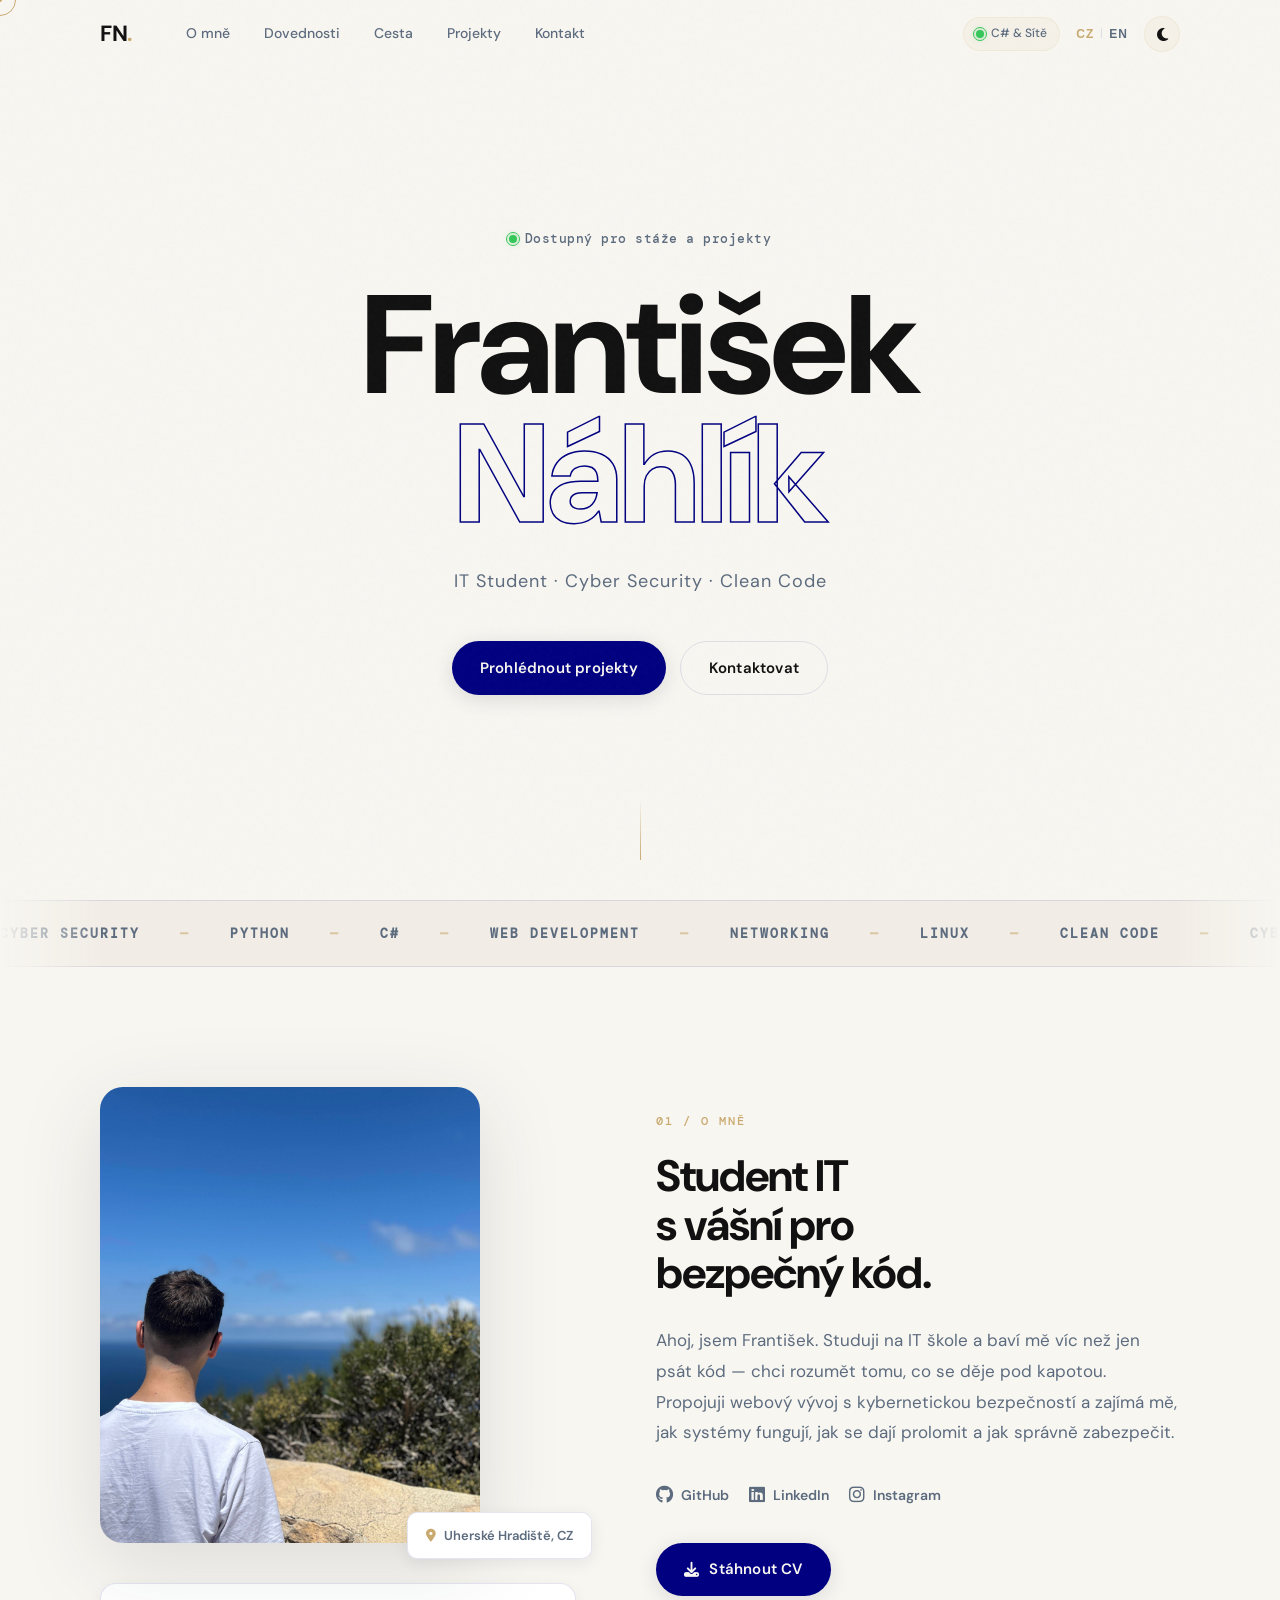
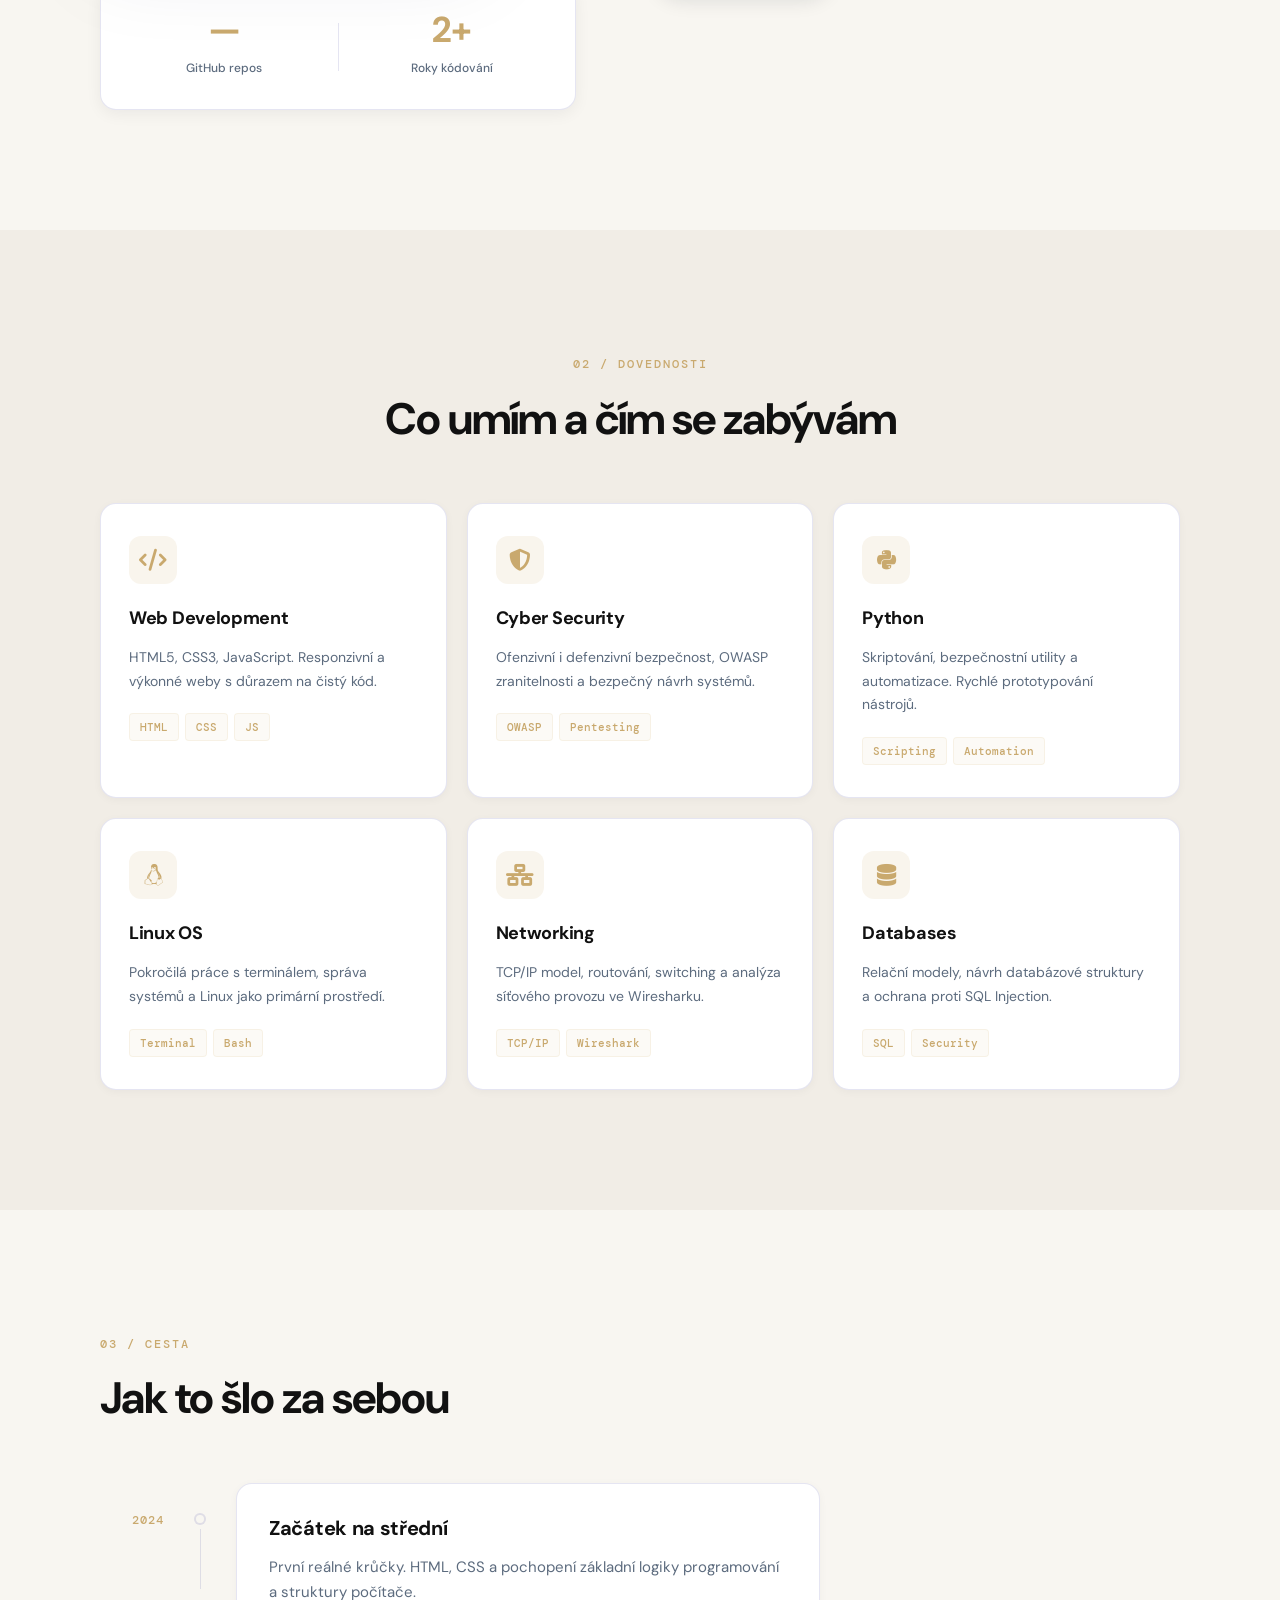
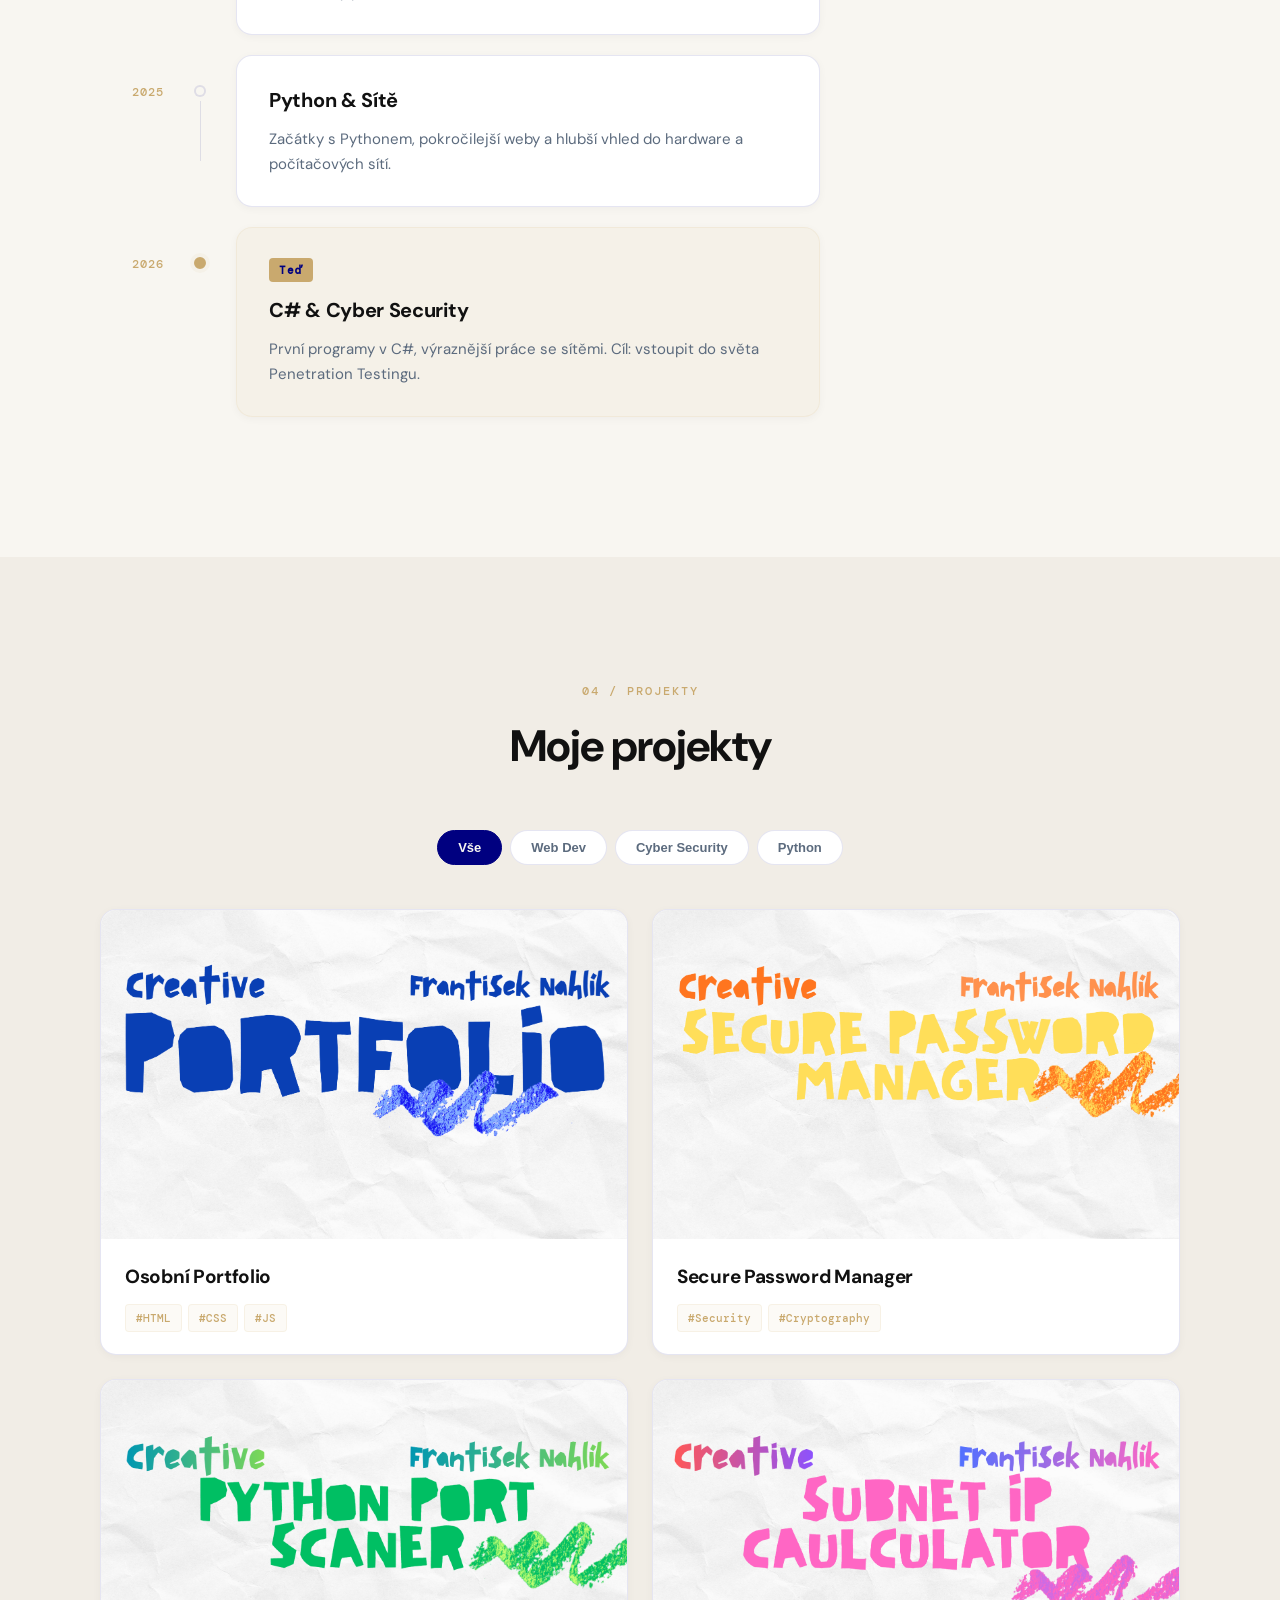
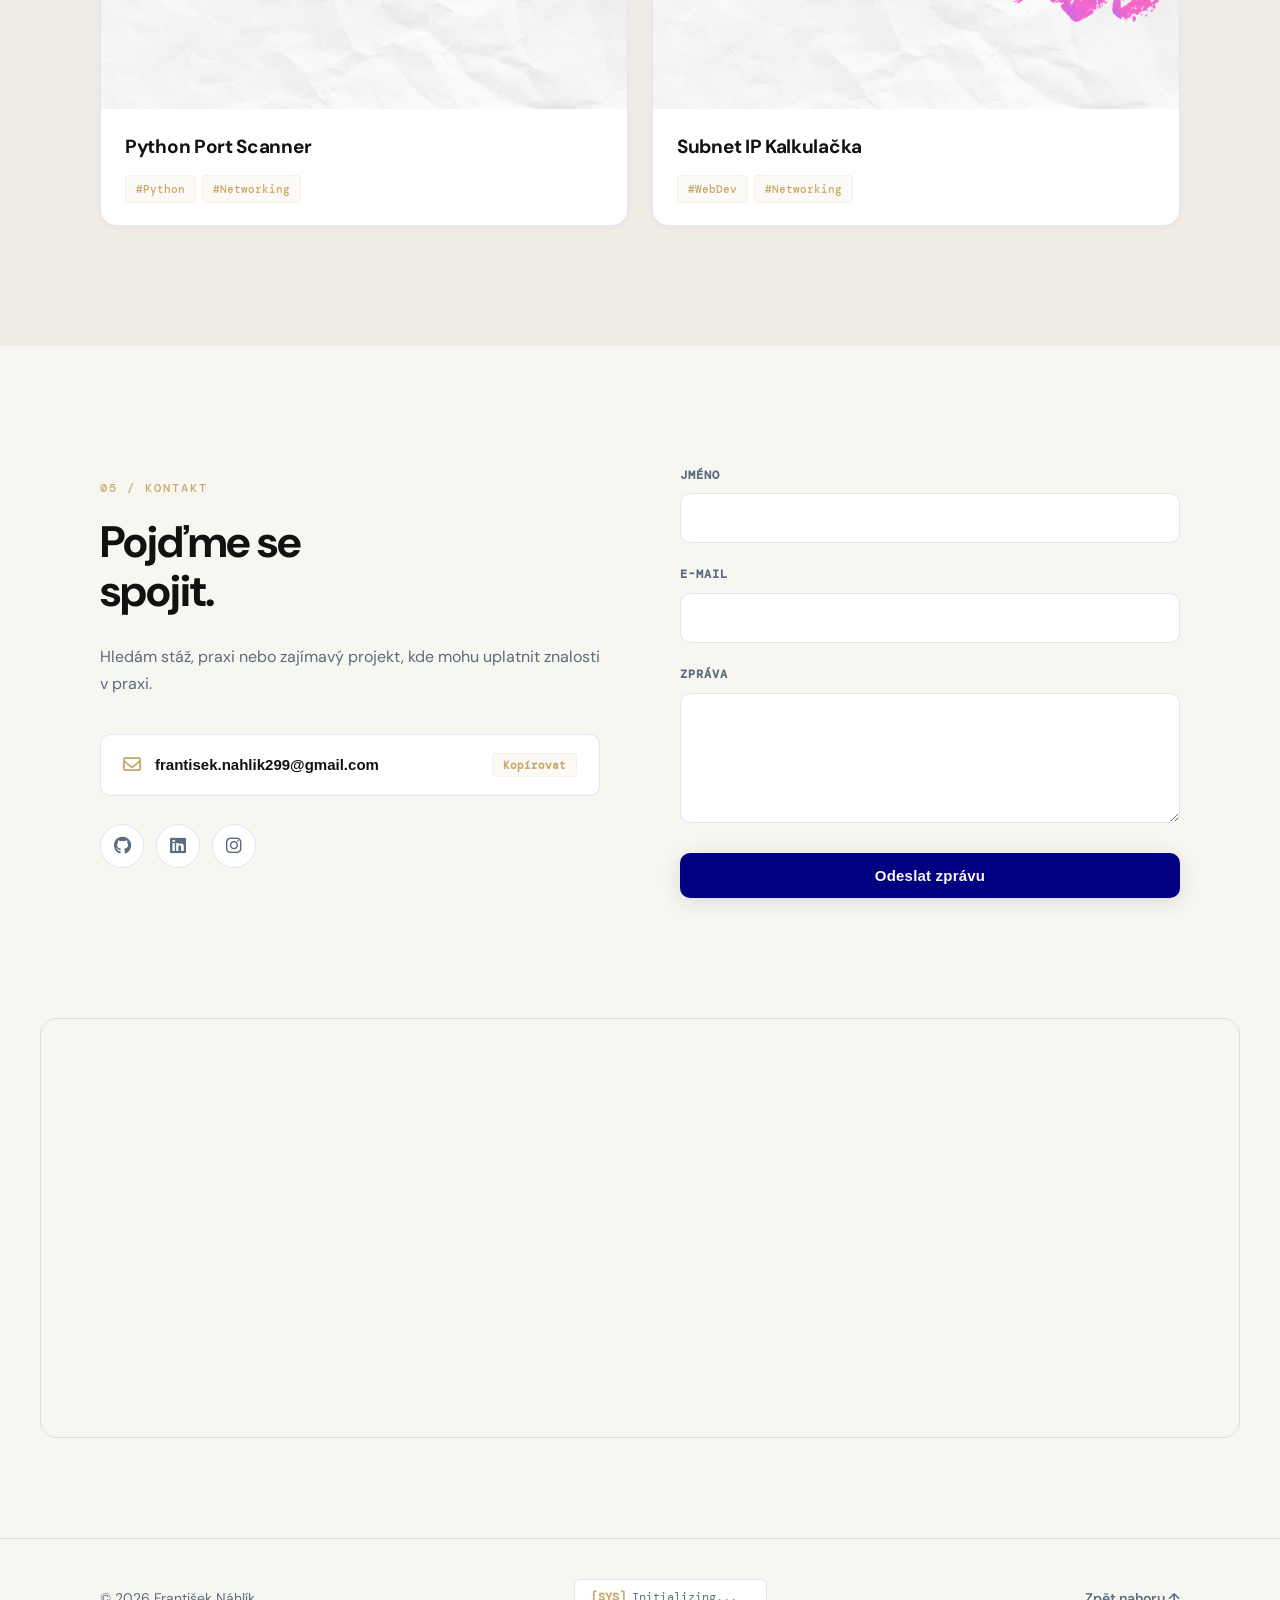
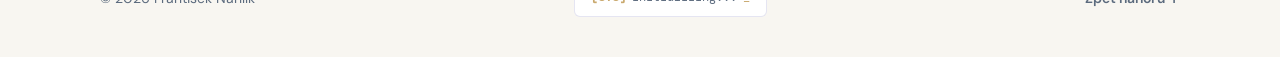
==== commit df8e05e4: "feat: Implement a comprehensive UI redesign, introducing a new design system, custom cursor, scroll " ====
--- a/index.html
+++ b/index.html
@@ -1,213 +1,488 @@
 <!DOCTYPE html>
 <html lang="cs">
+
 <head>
     <meta charset="UTF-8">
     <meta name="viewport" content="width=device-width, initial-scale=1.0">
-    <title>František Náhlík | Portfolio</title>
-    <link href="https://fonts.googleapis.com/css2?family=Inter:wght@300;400;600;800&display=swap" rel="stylesheet">
+    <title>František Náhlík | IT Student & Developer</title>
+    <link rel="preconnect" href="https://fonts.googleapis.com">
+    <link
+        href="https://fonts.googleapis.com/css2?family=DM+Sans:ital,wght@0,300;0,400;0,500;0,600;0,700;1,300&family=DM+Mono:wght@400;500&display=swap"
+        rel="stylesheet">
+    <link rel="stylesheet" href="https://cdnjs.cloudflare.com/ajax/libs/font-awesome/6.4.0/css/all.min.css">
+    <link rel="stylesheet" href="https://unpkg.com/leaflet@1.9.4/dist/leaflet.css" />
     <link rel="stylesheet" href="style.css">
-    <link rel="stylesheet" href="https://unpkg.com/leaflet@1.9.4/dist/leaflet.css" />
 </head>
+
 <body>
-    <div class="cursor"></div>
-
+
+    <div class="noise-overlay"></div>
+    <div class="cursor" id="cursor"></div>
+    <div class="cursor-dot" id="cursor-dot"></div>
+    <div class="scroll-progress" id="scroll-progress"></div>
+
+    <!-- NAVBAR -->
     <nav class="navbar" id="navbar">
-        <div class="container flex-nav">
-            <a href="#home" class="brand">František NÁHLÍK</a>
-            <div class="nav-right">
-                <div class="nav-links">
-                    <a href="#skills">Dovednosti</a>
-                    <a href="#works">Projekty</a>
-                    <a href="#contact">Kontakt</a>
-                </div>
-                <div class="lang-switch">
-                    <span class="active">CZ</span> <span class="divider">|</span> <span>EN</span>
-                </div>
-                <button id="dark-mode-toggle" aria-label="Přepnout režim">🌓</button>
+        <div class="nav-inner container">
+            <a href="#home" class="nav-logo">FN<span class="logo-dot">.</span></a>
+            <div class="nav-links" id="nav-links">
+                <a href="#about" class="nav-link lang-text" data-cz="O mně" data-en="About">O mně</a>
+                <a href="#skills" class="nav-link lang-text" data-cz="Dovednosti" data-en="Skills">Dovednosti</a>
+                <a href="#journey" class="nav-link lang-text" data-cz="Cesta" data-en="Journey">Cesta</a>
+                <a href="#works" class="nav-link lang-text" data-cz="Projekty" data-en="Projects">Projekty</a>
+                <a href="#contact" class="nav-link lang-text" data-cz="Kontakt" data-en="Contact">Kontakt</a>
+            </div>
+            <div class="nav-actions">
+                <div class="status-pill">
+                    <span class="status-dot"></span>
+                    <span class="lang-text" data-cz="C# & Sítě" data-en="C# & Networks">C# & Sítě</span>
+                </div>
+                <div class="lang-toggle">
+                    <button class="lang-btn active" data-lang="cz">CZ</button>
+                    <span class="lang-sep">|</span>
+                    <button class="lang-btn" data-lang="en">EN</button>
+                </div>
+                <button class="theme-btn" id="theme-btn" aria-label="Toggle theme">
+                    <i class="fa-solid fa-moon" id="theme-icon"></i>
+                </button>
+                <button class="hamburger" id="hamburger" aria-label="Menu">
+                    <span></span><span></span>
+                </button>
             </div>
         </div>
     </nav>
 
-    <header class="hero" id="home">
-        <div class="container hero-grid">
-            <div class="hero-text">
-                <div class="reveal-text">
-                    <h1 class="fade-up">Web Designer <br>& <span class="text-outline">Developer</span></h1>
-                </div>
-                <p class="hero-sub fade-in delay-1">Tvořím funkční digitální zážitky s důrazem na čistý kód a minimalismus.</p>
-                <div class="hero-btns fade-in delay-2">
-                    <a href="#works" class="btn btn-primary">Moje práce</a>
-                    <a href="#contact" class="btn btn-outline">Kontakt</a>
-                </div>
-            </div>
-            
-            <div class="hero-image fade-in delay-1">
-                <svg class="image-mask" viewBox="0 0 400 400">
-                    <defs>
-                        <clipPath id="blob">
-                            <path d="M44.1,-67.2C53.5,-62.5,55,-44.2,60.6,-28.6C66.1,-13.1,75.7,-0.4,77.2,13.3C78.7,27.1,72,41.8,61.9,53.8C51.8,65.8,38.3,75,23.5,78.8C8.7,82.6,-7.3,80.9,-16.3,71.1C-25.3,61.3,-27.2,43.3,-39,32.3C-50.8,21.4,-72.5,17.5,-78.4,8.3C-84.2,-0.8,-74.4,-15.1,-66.4,-29.3C-58.4,-43.6,-52.3,-57.7,-41.5,-61.7C-30.8,-65.7,-15.4,-59.7,1,-61.2C17.3,-62.7,34.7,-71.8,44.1,-67.2Z" transform="translate(200 200) scale(2.5)" />
-                        </clipPath>
-                    </defs>
-                    <image href="images/moje-foto3.jpg" width="100%" height="100%" preserveAspectRatio="xMidYMid slice" clip-path="url(#blob)" />
-                </svg>
-            </div>
-        </div>
-    </header>
-
-    <section id="skills" class="section reveal">
+    <!-- HERO -->
+    <section class="hero" id="home">
+        <div class="hero-inner container">
+            <div class="hero-label fade-up delay-0">
+                <span class="status-dot"></span>
+                <span class="lang-text" data-cz="Dostupný pro stáže a projekty"
+                    data-en="Available for internships & projects">Dostupný pro stáže a projekty</span>
+            </div>
+            <h1 class="hero-name fade-up delay-1">
+                <span class="name-line">František</span>
+                <span class="name-line outline-text">Náhlík</span>
+            </h1>
+            <p class="hero-sub fade-up delay-2 lang-text" data-cz="IT Student · Cyber Security · Clean Code"
+                data-en="IT Student · Cyber Security · Clean Code">
+                IT Student · Cyber Security · Clean Code
+            </p>
+            <div class="hero-cta fade-up delay-3">
+                <a href="#works" class="btn btn-primary lang-text" data-cz="Prohlédnout projekty"
+                    data-en="View Projects">Prohlédnout projekty</a>
+                <a href="#contact" class="btn btn-ghost lang-text" data-cz="Kontaktovat"
+                    data-en="Contact">Kontaktovat</a>
+            </div>
+        </div>
+        <div class="scroll-hint fade-up delay-4">
+            <div class="scroll-line-anim"></div>
+        </div>
+    </section>
+
+    <!-- MARQUEE -->
+    <div class="marquee-wrap">
+        <div class="marquee-track">
+            <div class="marquee-content">
+                <span>Cyber Security</span><em>—</em>
+                <span>Python</span><em>—</em>
+                <span>C#</span><em>—</em>
+                <span>Web Development</span><em>—</em>
+                <span>Networking</span><em>—</em>
+                <span>Linux</span><em>—</em>
+                <span>Clean Code</span><em>—</em>
+                <span>Cyber Security</span><em>—</em>
+                <span>Python</span><em>—</em>
+                <span>C#</span><em>—</em>
+                <span>Web Development</span><em>—</em>
+                <span>Networking</span><em>—</em>
+                <span>Linux</span><em>—</em>
+                <span>Clean Code</span><em>—</em>
+            </div>
+        </div>
+    </div>
+
+    <!-- ABOUT -->
+    <section id="about" class="section reveal">
         <div class="container">
-            <span class="section-tag">01 / Dovednosti</span>
+            <div class="about-grid">
+                <div class="about-photo-col">
+                    <div class="photo-frame">
+                        <svg class="photo-svg" viewBox="0 0 400 480" xmlns="http://www.w3.org/2000/svg">
+                            <defs>
+                                <clipPath id="photo-clip">
+                                    <rect x="0" y="0" width="400" height="480" rx="24" ry="24" />
+                                </clipPath>
+                            </defs>
+                            <image href="images/moje-foto3.jpg" width="400" height="480"
+                                preserveAspectRatio="xMidYMid slice" clip-path="url(#photo-clip)" />
+                        </svg>
+                        <div class="photo-tag">
+                            <i class="fa-solid fa-location-dot"></i>
+                            <span>Uherské Hradiště, CZ</span>
+                        </div>
+                    </div>
+                    <div class="about-stats">
+                        <div class="stat-item">
+                            <span class="stat-num" id="repo-count">—</span>
+                            <span class="stat-label lang-text" data-cz="GitHub repos" data-en="GitHub repos">GitHub
+                                repos</span>
+                        </div>
+                        <div class="stat-div"></div>
+                        <div class="stat-item">
+                            <span class="stat-num">2+</span>
+                            <span class="stat-label lang-text" data-cz="Roky kódování" data-en="Years coding">Roky
+                                kódování</span>
+                        </div>
+                    </div>
+                </div>
+                <div class="about-text-col">
+                    <span class="section-tag lang-text" data-cz="01 / O mně" data-en="01 / About">01 / O mně</span>
+                    <h2 class="section-title lang-text" data-cz="Student IT s vášní pro bezpečný kód."
+                        data-en="IT Student with a passion for secure code.">
+                        Student IT<br>s vášní pro<br>bezpečný kód.
+                    </h2>
+                    <p class="about-bio lang-text"
+                        data-cz="Ahoj, jsem František. Studuji na IT škole a baví mě víc než jen psát kód — chci rozumět tomu, co se děje pod kapotou. Propojuji webový vývoj s kybernetickou bezpečností a zajímá mě, jak systémy fungují, jak se dají prolomit a jak správně zabezpečit."
+                        data-en="Hi, I'm František. I study at an IT school and I'm into more than just writing code — I want to understand what happens under the hood. I bridge web development with cybersecurity and I'm passionate about how systems work, how they can be broken, and how to properly secure them.">
+                        Ahoj, jsem František. Studuji na IT škole a baví mě víc než jen psát kód — chci rozumět tomu, co
+                        se děje pod kapotou. Propojuji webový vývoj s kybernetickou bezpečností a zajímá mě, jak systémy
+                        fungují, jak se dají prolomit a jak správně zabezpečit.
+                    </p>
+                    <div class="about-socials">
+                        <a href="https://github.com/frantiseknahlik" target="_blank" class="social-link">
+                            <i class="fa-brands fa-github"></i> GitHub
+                        </a>
+                        <a href="#" target="_blank" class="social-link">
+                            <i class="fa-brands fa-linkedin"></i> LinkedIn
+                        </a>
+                        <a href="https://www.instagram.com/frantissekk" target="_blank" class="social-link">
+                            <i class="fa-brands fa-instagram"></i> Instagram
+                        </a>
+                    </div>
+                    <a href="#" target="_blank" class="btn btn-primary">
+                        <i class="fa-solid fa-download"></i>
+                        <span class="lang-text" data-cz="Stáhnout CV" data-en="Download CV">Stáhnout CV</span>
+                    </a>
+                </div>
+            </div>
+        </div>
+    </section>
+
+    <!-- SKILLS -->
+    <section id="skills" class="section reveal bg-alt">
+        <div class="container">
+            <div class="section-header centered">
+                <span class="section-tag lang-text" data-cz="02 / Dovednosti" data-en="02 / Skills">02 /
+                    Dovednosti</span>
+                <h2 class="section-title lang-text" data-cz="Co umím a čím se zabývám"
+                    data-en="What I know & work with">Co umím a čím se zabývám</h2>
+            </div>
             <div class="skills-grid">
-                <div class="skill-item">
-                    <span class="skill-icon">🎨</span>
-                    <h3>UI/UX Design</h3>
-                    <p>Figma, Adobe XD, Prototyping</p>
-                </div>
-                <div class="skill-item">
-                    <span class="skill-icon">💻</span>
-                    <h3>Frontend</h3>
-                    <p>HTML5, CSS3, JavaScript (ES6+)</p>
-                </div>
-                <div class="skill-item">
-                    <span class="skill-icon">🐍</span>
+                <div class="skill-card reveal">
+                    <div class="skill-icon-wrap"><i class="fa-solid fa-code"></i></div>
+                    <h3>Web Development</h3>
+                    <p class="lang-text"
+                        data-cz="HTML5, CSS3, JavaScript. Responzivní a výkonné weby s důrazem na čistý kód."
+                        data-en="HTML5, CSS3, JavaScript. Responsive and performant websites with focus on clean code.">
+                        HTML5, CSS3, JavaScript. Responzivní a výkonné weby s důrazem na čistý kód.</p>
+                    <div class="skill-chips"><span>HTML</span><span>CSS</span><span>JS</span></div>
+                </div>
+                <div class="skill-card reveal">
+                    <div class="skill-icon-wrap"><i class="fa-solid fa-shield-halved"></i></div>
+                    <h3>Cyber Security</h3>
+                    <p class="lang-text"
+                        data-cz="Ofenzivní i defenzivní bezpečnost, OWASP zranitelnosti a bezpečný návrh systémů."
+                        data-en="Offensive and defensive security, OWASP vulnerabilities and secure system design.">
+                        Ofenzivní i defenzivní bezpečnost, OWASP zranitelnosti a bezpečný návrh systémů.</p>
+                    <div class="skill-chips"><span>OWASP</span><span>Pentesting</span></div>
+                </div>
+                <div class="skill-card reveal">
+                    <div class="skill-icon-wrap"><i class="fa-brands fa-python"></i></div>
                     <h3>Python</h3>
-                    <p>Scripting, Automation, Backend</p>
-                </div>
-                <div class="skill-item">
-                    <span class="skill-icon">#</span>
-                    <h3>C# / .NET</h3>
-                    <p>Desktop Applications, Tools</p>
-                </div>
-                <div class="skill-item">
-                    <span class="skill-icon">🎮</span>
-                    <h3>Lua / FiveM</h3>
-                    <p>Game Scripting, Server Logic</p>
-                </div>
-                <div class="skill-item">
-                    <span class="skill-icon">🗄️</span>
-                    <h3>MySQL</h3>
-                    <p>Database Management, Queries</p>
-                </div>
-                <div class="skill-item">
-                    <span class="skill-icon">⚙️</span>
-                    <h3>Git & Linux</h3>
-                    <p>Version Control, Server Admin</p>
-                </div>
-                <div class="skill-item">
-                    <span class="skill-icon">📱</span>
-                    <h3>Responsivita</h3>
-                    <p>Mobile-first přístup</p>
-                </div>
-            </div>
-        </div>
-    </section>
-
+                    <p class="lang-text"
+                        data-cz="Skriptování, bezpečnostní utility a automatizace. Rychlé prototypování nástrojů."
+                        data-en="Scripting, security utilities and automation. Fast prototyping of custom tools.">
+                        Skriptování, bezpečnostní utility a automatizace. Rychlé prototypování nástrojů.</p>
+                    <div class="skill-chips"><span>Scripting</span><span>Automation</span></div>
+                </div>
+                <div class="skill-card reveal">
+                    <div class="skill-icon-wrap"><i class="fa-brands fa-linux"></i></div>
+                    <h3>Linux OS</h3>
+                    <p class="lang-text"
+                        data-cz="Pokročilá práce s terminálem, správa systémů a Linux jako primární prostředí."
+                        data-en="Advanced terminal, system administration and Linux as primary environment.">Pokročilá
+                        práce s terminálem, správa systémů a Linux jako primární prostředí.</p>
+                    <div class="skill-chips"><span>Terminal</span><span>Bash</span></div>
+                </div>
+                <div class="skill-card reveal">
+                    <div class="skill-icon-wrap"><i class="fa-solid fa-network-wired"></i></div>
+                    <h3>Networking</h3>
+                    <p class="lang-text"
+                        data-cz="TCP/IP model, routování, switching a analýza síťového provozu ve Wiresharku."
+                        data-en="TCP/IP model, routing, switching and traffic analysis with Wireshark.">TCP/IP model,
+                        routování, switching a analýza síťového provozu ve Wiresharku.</p>
+                    <div class="skill-chips"><span>TCP/IP</span><span>Wireshark</span></div>
+                </div>
+                <div class="skill-card reveal">
+                    <div class="skill-icon-wrap"><i class="fa-solid fa-database"></i></div>
+                    <h3>Databases</h3>
+                    <p class="lang-text"
+                        data-cz="Relační modely, návrh databázové struktury a ochrana proti SQL Injection."
+                        data-en="Relational models, database design and protection against SQL Injection.">Relační
+                        modely, návrh databázové struktury a ochrana proti SQL Injection.</p>
+                    <div class="skill-chips"><span>SQL</span><span>Security</span></div>
+                </div>
+            </div>
+        </div>
+    </section>
+
+    <!-- JOURNEY -->
+    <section id="journey" class="section reveal">
+        <div class="container">
+            <div class="section-header">
+                <span class="section-tag lang-text" data-cz="03 / Cesta" data-en="03 / Journey">03 / Cesta</span>
+                <h2 class="section-title lang-text" data-cz="Jak to šlo za sebou" data-en="How it all started">Jak to
+                    šlo za sebou</h2>
+            </div>
+            <div class="timeline">
+                <div class="tl-item reveal">
+                    <div class="tl-left">
+                        <div class="tl-year">2024</div>
+                    </div>
+                    <div class="tl-dot-wrap">
+                        <div class="tl-dot"></div>
+                        <div class="tl-line"></div>
+                    </div>
+                    <div class="tl-card">
+                        <h3 class="lang-text" data-cz="Začátek na střední" data-en="High school start">Začátek na
+                            střední</h3>
+                        <p class="lang-text"
+                            data-cz="První reálné krůčky. HTML, CSS a pochopení základní logiky programování a struktury počítače."
+                            data-en="First real steps. HTML, CSS and understanding basic programming logic and computer architecture.">
+                            První reálné krůčky. HTML, CSS a pochopení základní logiky programování a struktury
+                            počítače.
+                        </p>
+                    </div>
+                </div>
+                <div class="tl-item reveal">
+                    <div class="tl-left">
+                        <div class="tl-year">2025</div>
+                    </div>
+                    <div class="tl-dot-wrap">
+                        <div class="tl-dot"></div>
+                        <div class="tl-line"></div>
+                    </div>
+                    <div class="tl-card">
+                        <h3 class="lang-text" data-cz="Python & Sítě" data-en="Python & Networks">Python & Sítě</h3>
+                        <p class="lang-text"
+                            data-cz="Začátky s Pythonem, pokročilejší weby a hlubší vhled do hardware a počítačových sítí."
+                            data-en="Starting with Python, more advanced websites and deeper insight into hardware and networking.">
+                            Začátky s Pythonem, pokročilejší weby a hlubší vhled do hardware a počítačových sítí.
+                        </p>
+                    </div>
+                </div>
+                <div class="tl-item reveal">
+                    <div class="tl-left">
+                        <div class="tl-year">2026</div>
+                    </div>
+                    <div class="tl-dot-wrap">
+                        <div class="tl-dot active"></div>
+                    </div>
+                    <div class="tl-card active">
+                        <div class="tl-now lang-text" data-cz="Teď" data-en="Now">Teď</div>
+                        <h3 class="lang-text" data-cz="C# & Cyber Security" data-en="C# & Cyber Security">C# & Cyber
+                            Security</h3>
+                        <p class="lang-text"
+                            data-cz="První programy v C#, výraznější práce se sítěmi. Cíl: vstoupit do světa Penetration Testingu."
+                            data-en="First C# programs, stronger networking work. Goal: enter the world of Penetration Testing.">
+                            První programy v C#, výraznější práce se sítěmi. Cíl: vstoupit do světa Penetration
+                            Testingu.
+                        </p>
+                    </div>
+                </div>
+            </div>
+        </div>
+    </section>
+
+    <!-- PROJECTS -->
     <section id="works" class="section reveal bg-alt">
         <div class="container">
-            <span class="section-tag">02 / Vybrané projekty</span>
-            
+            <div class="section-header centered">
+                <span class="section-tag lang-text" data-cz="04 / Projekty" data-en="04 / Projects">04 / Projekty</span>
+                <h2 class="section-title lang-text" data-cz="Moje projekty" data-en="My Projects">Moje projekty</h2>
+            </div>
             <div class="filter-bar">
-                <button class="filter-btn active" data-filter="all">Vše</button>
-                <button class="filter-btn" data-filter="web">Web</button>
-                <button class="filter-btn" data-filter="app">Aplikace</button>
-                <button class="filter-btn" data-filter="game">Hry/FiveM</button>
-            </div>
-
-            <div class="work-grid">
-                <div class="work-card" data-category="game">
-                    <div class="work-img-wrap">
-                        <img src="https://picsum.photos/800/600?random=1" alt="FiveM Server">
-                    </div>
-                    <div class="work-info">
-                        <h4>FiveM Community Server</h4>
-                        <div class="work-tags"><span>#Lua</span><span>#MySQL</span><span>#Game</span></div>
-                    </div>
-                </div>
-
-                <div class="work-card" data-category="web">
-                    <div class="work-img-wrap">
-                        <img src="https://picsum.photos/800/600?random=2" alt="Admin Dashboard">
-                    </div>
-                    <div class="work-info">
-                        <h4>Admin Dashboard</h4>
-                        <div class="work-tags"><span>#JS</span><span>#API</span><span>#UI</span></div>
-                    </div>
-                </div>
-
-                <div class="work-card" data-category="app">
-                    <div class="work-img-wrap">
-                        <img src="https://picsum.photos/800/600?random=3" alt="C# Tools">
-                    </div>
-                    <div class="work-info">
-                        <h4>Tennis Game & Tools</h4>
-                        <div class="work-tags"><span>#C#</span><span>#.NET</span><span>#Desktop</span></div>
-                    </div>
-                </div>
-
-                <div class="work-card" data-category="web">
-                    <div class="work-img-wrap">
-                        <img src="https://picsum.photos/800/600?random=4" alt="Portfolio Website">
-                    </div>
-                    <div class="work-info">
+                <button class="filter-btn active lang-text" data-filter="all" data-cz="Vše" data-en="All">Vše</button>
+                <button class="filter-btn" data-filter="web">Web Dev</button>
+                <button class="filter-btn" data-filter="cyber">Cyber Security</button>
+                <button class="filter-btn" data-filter="python">Python</button>
+            </div>
+            <div class="projects-grid">
+                <article class="project-card reveal" data-category="web" data-title="Osobní Portfolio"
+                    data-desc="Osobní prezentační web vytvořený od nuly pomocí HTML, CSS a JavaScriptu. Zaměřeno na čistý design, responzivitu a moderní vizuál."
+                    data-tags="#HTML #CSS #JS">
+                    <div class="project-img-wrap">
+                        <img src="images/portfolio.png" alt="Portfolio" loading="lazy">
+                        <div class="project-overlay">
+                            <span class="lang-text" data-cz="Zobrazit detail" data-en="View detail">Zobrazit
+                                detail</span>
+                            <i class="fa-solid fa-arrow-up-right-from-square"></i>
+                        </div>
+                    </div>
+                    <div class="project-meta">
                         <h4>Osobní Portfolio</h4>
-                        <div class="work-tags"><span>#HTML</span><span>#CSS</span><span>#Design</span></div>
-                    </div>
-                </div>
-            </div>
-        </div>
-    </section>
-
+                        <div class="project-chips"><span>#HTML</span><span>#CSS</span><span>#JS</span></div>
+                    </div>
+                </article>
+                <article class="project-card reveal" data-category="cyber" data-title="Secure Password Manager"
+                    data-desc="Lokální aplikace pro bezpečné ukládání hesel využívající AES šifrování. Projekt sloužil pro pochopení kryptografie a bezpečného uložení dat."
+                    data-tags="#Security #Cryptography #Python">
+                    <div class="project-img-wrap">
+                        <img src="images/pswd-manager.png" alt="Password Manager" loading="lazy">
+                        <div class="project-overlay">
+                            <span class="lang-text" data-cz="Zobrazit detail" data-en="View detail">Zobrazit
+                                detail</span>
+                            <i class="fa-solid fa-arrow-up-right-from-square"></i>
+                        </div>
+                    </div>
+                    <div class="project-meta">
+                        <h4>Secure Password Manager</h4>
+                        <div class="project-chips"><span>#Security</span><span>#Cryptography</span></div>
+                    </div>
+                </article>
+                <article class="project-card reveal" data-category="python" data-title="Python Port Scanner"
+                    data-desc="Skript v Pythonu pro skenování lokální sítě — nalezení aktivních zařízení a otevřených portů. Skvělý nástroj pro pochopení síťové komunikace."
+                    data-tags="#Python #Networking #Security">
+                    <div class="project-img-wrap">
+                        <img src="images/Python-scanner.png" alt="Port Scanner" loading="lazy">
+                        <div class="project-overlay">
+                            <span class="lang-text" data-cz="Zobrazit detail" data-en="View detail">Zobrazit
+                                detail</span>
+                            <i class="fa-solid fa-arrow-up-right-from-square"></i>
+                        </div>
+                    </div>
+                    <div class="project-meta">
+                        <h4>Python Port Scanner</h4>
+                        <div class="project-chips"><span>#Python</span><span>#Networking</span></div>
+                    </div>
+                </article>
+                <article class="project-card reveal" data-category="web" data-title="Subnet IP Kalkulačka"
+                    data-desc="Webová aplikace — IP kalkulačka. Uživatel zadá IP adresu a masku, web vypočítá síť, broadcast a rozsah použitelných adres."
+                    data-tags="#WebDev #Networking #JS">
+                    <div class="project-img-wrap">
+                        <img src="images/IP-calculator.png" alt="IP Calculator" loading="lazy">
+                        <div class="project-overlay">
+                            <span class="lang-text" data-cz="Zobrazit detail" data-en="View detail">Zobrazit
+                                detail</span>
+                            <i class="fa-solid fa-arrow-up-right-from-square"></i>
+                        </div>
+                    </div>
+                    <div class="project-meta">
+                        <h4>Subnet IP Kalkulačka</h4>
+                        <div class="project-chips"><span>#WebDev</span><span>#Networking</span></div>
+                    </div>
+                </article>
+            </div>
+        </div>
+    </section>
+
+    <!-- CONTACT -->
     <section id="contact" class="section reveal">
         <div class="container">
-            <span class="section-tag">03 / Kontakt</span>
-            <div class="contact-wrap">
-                <div class="contact-text">
-                    <h2>Máte nápad? <br>Pojďme ho realizovat.</h2>
-                    
-                    <div class="copy-email-box" id="copy-email">
-                        <span class="email-text">frantisek.nahlik299@gmail.com</span>
-                        <span class="copy-badge">Klikni pro kopírování</span>
-                    </div>
-
-                    <div class="social-links-large">
-                        <a href="https://github.com/frantiseknahlik" target="_blank">GitHub ↗</a>
-                        <a href="https://www.instagram.com/frantissekk" target="_blank">Instagram ↗</a>
-                    </div>
-                </div>
-                
-                <form class="minimal-form">
-                    <input type="text" placeholder="Vaše jméno" required>
-                    <input type="email" placeholder="Váš e-mail" required>
-                    <textarea placeholder="Jak vám mohu pomoci?" rows="4"></textarea>
-                    <button type="submit" class="submit-btn">Odeslat zprávu</button>
-                </form>
-            </div>
-        </div>
-    </section>
-
-    <div class="map-wrap reveal">
+            <div class="contact-grid">
+                <div class="contact-left">
+                    <span class="section-tag lang-text" data-cz="05 / Kontakt" data-en="05 / Contact">05 /
+                        Kontakt</span>
+                    <h2 class="section-title lang-text" data-cz="Pojďme se spojit." data-en="Let's connect.">Pojďme
+                        se<br>spojit.</h2>
+                    <p class="contact-sub lang-text"
+                        data-cz="Hledám stáž, praxi nebo zajímavý projekt, kde mohu uplatnit znalosti v praxi."
+                        data-en="I'm looking for an internship, practice, or an interesting project to apply my knowledge.">
+                        Hledám stáž, praxi nebo zajímavý projekt, kde mohu uplatnit znalosti v praxi.
+                    </p>
+                    <button class="email-row" id="copy-email">
+                        <i class="fa-regular fa-envelope"></i>
+                        <span class="email-addr">frantisek.nahlik299@gmail.com</span>
+                        <span class="copy-tag lang-text" id="copy-tag" data-cz="Kopírovat"
+                            data-en="Copy">Kopírovat</span>
+                    </button>
+                    <div class="contact-socials">
+                        <a href="https://github.com/frantiseknahlik" target="_blank" class="icon-link"
+                            aria-label="GitHub"><i class="fa-brands fa-github"></i></a>
+                        <a href="#" target="_blank" class="icon-link" aria-label="LinkedIn"><i
+                                class="fa-brands fa-linkedin"></i></a>
+                        <a href="https://www.instagram.com/frantissekk" target="_blank" class="icon-link"
+                            aria-label="Instagram"><i class="fa-brands fa-instagram"></i></a>
+                    </div>
+                </div>
+                <div class="contact-right">
+                    <form class="contact-form" id="contact-form" novalidate>
+                        <div class="form-row">
+                            <label class="form-label lang-text" data-cz="Jméno" data-en="Name">Jméno</label>
+                            <input type="text" id="form-name" class="form-field" required>
+                        </div>
+                        <div class="form-row">
+                            <label class="form-label lang-text" data-cz="E-mail" data-en="Email">E-mail</label>
+                            <input type="email" id="form-email" class="form-field" required>
+                        </div>
+                        <div class="form-row">
+                            <label class="form-label lang-text" data-cz="Zpráva" data-en="Message">Zpráva</label>
+                            <textarea id="form-msg" class="form-field form-ta" rows="5" required></textarea>
+                        </div>
+                        <button type="submit" class="btn btn-primary w-full lang-text" data-cz="Odeslat zprávu"
+                            data-en="Send Message">Odeslat zprávu</button>
+                    </form>
+                </div>
+            </div>
+        </div>
+    </section>
+
+    <!-- MAP -->
+    <div class="map-section reveal">
         <div id="map"></div>
     </div>
 
-    <footer class="minimal-footer">
-        <div class="container flex-footer">
-            <p>© 2026 František Náhlík. Všechna práva vyhrazena.</p>
-            <div class="socials">
-                <a href="#home">Nahoru ↑</a>
-            </div>
+    <!-- FOOTER -->
+    <footer class="footer">
+        <div class="container footer-inner">
+            <p class="lang-text" data-cz="© 2026 František Náhlík" data-en="© 2026 František Náhlík">© 2026 František
+                Náhlík</p>
+            <div class="footer-log">
+                <span class="log-pre">[SYS]</span>
+                <span id="cyber-log">Initializing...</span><span class="log-cur">_</span>
+            </div>
+            <a href="#home" class="top-link lang-text" data-cz="Zpět nahoru ↑" data-en="Back to top ↑">Zpět nahoru ↑</a>
         </div>
     </footer>
 
-    <div id="project-modal" class="modal">
-        <div class="modal-content">
-            <button class="close-modal">✕</button>
-            <img id="modal-image" src="" alt="">
-            <h3 id="modal-title"></h3>
-            <p id="modal-description"></p>
+    <!-- PROJECT MODAL -->
+    <div class="modal" id="modal">
+        <div class="modal-box">
+            <button class="modal-close" id="modal-close"><i class="fa-solid fa-xmark"></i></button>
+            <img class="modal-img" id="modal-img" src="" alt="">
+            <div class="modal-body">
+                <h3 id="modal-title"></h3>
+                <p id="modal-desc"></p>
+                <div id="modal-tags" class="modal-tags"></div>
+            </div>
+        </div>
+    </div>
+
+    <!-- COMMAND PALETTE (Ctrl+K) -->
+    <div class="cmd-overlay" id="cmd-overlay">
+        <div class="cmd-box">
+            <div class="cmd-search">
+                <i class="fa-solid fa-magnifying-glass"></i>
+                <input type="text" id="cmd-input" placeholder="Hledej příkaz..." autocomplete="off">
+                <kbd>ESC</kbd>
+            </div>
+            <div class="cmd-list" id="cmd-list"></div>
         </div>
     </div>
 
     <script src="https://unpkg.com/leaflet@1.9.4/dist/leaflet.js"></script>
     <script src="script.js"></script>
 </body>
+
 </html>
--- a/style.css
+++ b/style.css
@@ -1,178 +1,696 @@
+/* ===========================
+   RESET & ROOT
+=========================== */
+*, *::before, *::after { margin: 0; padding: 0; box-sizing: border-box; cursor: none !important; }
+html { scroll-behavior: smooth; font-size: 16px; }
+
 :root {
-    --bg: #ffffff;
-    --bg-alt: #f8f9fa; /* Jemně šedé pozadí pro sekci projektů */
-    --text: #111111;
-    --accent: #000080; /* Tvá námořnická modrá */
-    --muted: #666666;
-    --border: #e5e5e5;
-    --card-bg: #ffffff;
-    --cursor: #000080;
+    --navy:       #000080;
+    --navy-mid:   #00006a;
+    --navy-light: #1a1aab;
+    --gold:       #c9a96e;
+    --gold-light: rgba(201, 169, 110, 0.12);
+    --gold-pale:  rgba(201, 169, 110, 0.06);
+    --white:      #f8f6f1;
+    --off-white:  #ede9e1;
+    --text:       #111111;
+    --muted:      #5c6b7e;
+    --border:     rgba(0, 0, 128, 0.1);
+    --card:       #ffffff;
+    --bg:         #f8f6f1;
+    --bg-alt:     #f1ede6;
+    --sans:       'DM Sans', -apple-system, sans-serif;
+    --mono:       'DM Mono', monospace;
+    --radius:     16px;
+    --radius-sm:  10px;
+    --transition: 0.4s cubic-bezier(0.25, 0.46, 0.45, 0.94);
 }
 
 [data-theme="dark"] {
-    --bg: #0a0a0a;
-    --bg-alt: #111111;
-    --text: #ffffff;
-    --muted: #a0a0a0;
-    --border: #333333;
-    --card-bg: #1a1a1a;
-    --cursor: #ffffff;
-}
-
-* { margin: 0; padding: 0; box-sizing: border-box; cursor: none !important; }
-html { scroll-behavior: smooth; }
+    --text:       #e8e4dc;
+    --muted:      #8a9ab0;
+    --border:     rgba(232, 228, 220, 0.08);
+    --card:       #0c0c3a;
+    --bg:         #060620;
+    --bg-alt:     #09092e;
+    --gold-light: rgba(201, 169, 110, 0.1);
+    --gold-pale:  rgba(201, 169, 110, 0.04);
+}
 
 body {
-    font-family: 'Inter', sans-serif;
-    background-color: var(--bg);
+    font-family: var(--sans);
+    background: var(--bg);
     color: var(--text);
-    transition: background 0.5s ease;
+    transition: background var(--transition), color var(--transition);
     overflow-x: hidden;
-    line-height: 1.6;
-}
-
-.container { max-width: 1200px; margin: 0 auto; padding: 0 40px; }
-
-/* Custom Cursor */
+    line-height: 1.65;
+}
+
+/* ===========================
+   NOISE OVERLAY
+=========================== */
+.noise-overlay {
+    position: fixed;
+    inset: 0;
+    pointer-events: none;
+    z-index: 9998;
+    opacity: 0.025;
+    background-image: url("data:image/svg+xml,%3Csvg viewBox='0 0 256 256' xmlns='http://www.w3.org/2000/svg'%3E%3Cfilter id='n'%3E%3CfeTurbulence type='fractalNoise' baseFrequency='0.9' numOctaves='4' stitchTiles='stitch'/%3E%3C/filter%3E%3Crect width='100%25' height='100%25' filter='url(%23n)'/%3E%3C/svg%3E");
+}
+[data-theme="dark"] .noise-overlay { opacity: 0.04; }
+
+/* ===========================
+   CURSOR
+=========================== */
 .cursor {
-    width: 12px; height: 12px; background: var(--cursor); border-radius: 50%;
-    position: fixed; pointer-events: none; z-index: 9999;
-    transition: transform 0.15s ease, width 0.2s, height 0.2s;
-    mix-blend-mode: difference; /* Zajímavý efekt nad textem */
-}
-.cursor.hover { transform: scale(5); opacity: 0.1; }
-
-/* Navbar */
+    width: 32px; height: 32px;
+    border: 1.5px solid var(--gold);
+    border-radius: 50%;
+    position: fixed;
+    pointer-events: none;
+    z-index: 9999;
+    transform: translate(-50%, -50%);
+    transition: transform 0.15s ease, width 0.2s ease, height 0.2s ease, opacity 0.2s ease, border-color 0.2s;
+    mix-blend-mode: normal;
+}
+.cursor-dot {
+    width: 4px; height: 4px;
+    background: var(--gold);
+    border-radius: 50%;
+    position: fixed;
+    pointer-events: none;
+    z-index: 9999;
+    transform: translate(-50%, -50%);
+    transition: transform 0.05s;
+}
+.cursor.is-hover { width: 48px; height: 48px; border-color: var(--gold); opacity: 0.6; }
+.cursor.is-click { transform: translate(-50%, -50%) scale(0.8); }
+
+/* ===========================
+   SCROLL PROGRESS
+=========================== */
+.scroll-progress {
+    position: fixed; top: 0; left: 0; height: 2px;
+    width: 0%; background: var(--gold); z-index: 10000;
+    transition: width 0.1s linear;
+}
+
+/* ===========================
+   CONTAINER & HELPERS
+=========================== */
+.container { max-width: 1160px; margin: 0 auto; padding: 0 40px; }
+.section { padding: 120px 0; }
+.bg-alt { background: var(--bg-alt); }
+
+.section-tag {
+    display: inline-block;
+    font-family: var(--mono);
+    font-size: 12px;
+    font-weight: 500;
+    letter-spacing: 2px;
+    text-transform: uppercase;
+    color: var(--gold);
+    margin-bottom: 20px;
+}
+.section-title {
+    font-size: clamp(30px, 4vw, 44px);
+    font-weight: 700;
+    letter-spacing: -1px;
+    line-height: 1.1;
+    color: var(--text);
+    margin-bottom: 28px;
+}
+.section-header { margin-bottom: 60px; }
+.section-header.centered { text-align: center; }
+
+/* Reveal Animation */
+.reveal { opacity: 0; transform: translateY(32px); transition: opacity 0.7s ease, transform 0.7s ease; }
+.reveal.visible { opacity: 1; transform: none; }
+
+/* Fade up for hero */
+.fade-up { opacity: 0; transform: translateY(24px); animation: fadeUp 0.8s forwards; }
+.delay-0 { animation-delay: 0.1s; }
+.delay-1 { animation-delay: 0.25s; }
+.delay-2 { animation-delay: 0.4s; }
+.delay-3 { animation-delay: 0.55s; }
+.delay-4 { animation-delay: 0.7s; }
+@keyframes fadeUp { to { opacity: 1; transform: none; } }
+
+/* Buttons */
+.btn {
+    display: inline-flex; align-items: center; gap: 10px;
+    padding: 14px 28px; border-radius: 100px;
+    font-weight: 600; font-size: 15px; text-decoration: none;
+    transition: var(--transition); border: none; cursor: none;
+    letter-spacing: 0.2px;
+}
+.btn-primary {
+    background: var(--navy);
+    color: var(--white);
+    box-shadow: 0 4px 20px rgba(10,22,40,0.12);
+}
+.btn-primary:hover { background: var(--navy-light); transform: translateY(-2px); box-shadow: 0 8px 28px rgba(10,22,40,0.18); }
+[data-theme="dark"] .btn-primary { background: var(--gold); color: var(--navy); }
+[data-theme="dark"] .btn-primary:hover { background: #dbbe86; }
+.btn-ghost { background: transparent; color: var(--text); border: 1.5px solid var(--border); }
+.btn-ghost:hover { border-color: var(--navy); background: var(--gold-pale); transform: translateY(-2px); }
+[data-theme="dark"] .btn-ghost { border-color: var(--border); }
+[data-theme="dark"] .btn-ghost:hover { border-color: var(--gold); background: var(--gold-pale); }
+.w-full { width: 100%; justify-content: center; border-radius: var(--radius-sm); }
+
+/* Status dot */
+.status-dot {
+    display: inline-block; width: 8px; height: 8px;
+    background: #34c759; border-radius: 50%;
+    position: relative; flex-shrink: 0;
+    box-shadow: 0 0 6px rgba(52,199,89,0.5);
+}
+.status-dot::after {
+    content: ''; position: absolute; inset: -3px;
+    border-radius: 50%; border: 1px solid #34c759;
+    animation: ping 2s ease infinite;
+}
+@keyframes ping { 0% { transform: scale(0.8); opacity: 1; } 100% { transform: scale(2.2); opacity: 0; } }
+
+/* ===========================
+   NAVBAR
+=========================== */
 .navbar {
-    padding: 30px 0; position: fixed; width: 100%; top: 0;
-    background: var(--bg); z-index: 1000; transition: transform 0.4s ease, background 0.4s;
-}
-.navbar.hide { transform: translateY(-100%); }
-.flex-nav { display: flex; justify-content: space-between; align-items: center; }
-.nav-right { display: flex; align-items: center; gap: 30px; }
-.brand { font-weight: 800; text-decoration: none; color: var(--text); letter-spacing: 1px; font-size: 18px; }
-
-.nav-links a { text-decoration: none; color: var(--muted); margin-left: 20px; font-size: 14px; font-weight: 500; transition: 0.3s; }
-.nav-links a:hover { color: var(--accent); }
-
-.lang-switch { font-size: 13px; color: var(--muted); cursor: pointer; display: flex; gap: 5px; }
-.lang-switch .active { color: var(--accent); font-weight: 700; }
-.lang-switch .divider { opacity: 0.3; }
-
-#dark-mode-toggle { background: none; border: none; font-size: 18px; cursor: pointer; color: var(--text); }
-
-/* Hero Section - Grid Layout */
-.hero { min-height: 100vh; display: flex; align-items: center; padding-top: 80px; }
-.hero-grid { display: grid; grid-template-columns: 1.2fr 1fr; align-items: center; gap: 50px; width: 100%; }
-
-.reveal-text { overflow: hidden; }
-h1 { font-size: clamp(40px, 6vw, 85px); font-weight: 800; line-height: 1.1; letter-spacing: -1px; }
-.text-outline { -webkit-text-stroke: 1px var(--text); color: transparent; }
-.hero-sub { margin-top: 25px; font-size: 18px; color: var(--muted); max-width: 500px; }
-
-.hero-btns { margin-top: 40px; display: flex; gap: 15px; }
-.btn { padding: 14px 32px; border-radius: 4px; font-weight: 600; text-decoration: none; transition: 0.3s; display: inline-block; font-size: 15px; }
-.btn-primary { background: var(--accent); color: #fff; border: 1px solid var(--accent); }
-.btn-primary:hover { transform: translateY(-3px); box-shadow: 0 10px 20px rgba(0,0,128,0.2); }
-.btn-outline { background: transparent; color: var(--text); border: 1px solid var(--border); }
-.btn-outline:hover { border-color: var(--accent); color: var(--accent); }
-
-/* Hero Image SVG Mask */
-.image-mask { width: 500%; max-width: 500px; filter: drop-shadow(0 20px 40px rgba(0,0,0,0.08)); transition: 0.5s; }
-.hero-image:hover .image-mask { transform: scale(1.02); }
-
-/* Animations */
-.fade-up { transform: translateY(100px); animation: fadeUp 1s cubic-bezier(0.2, 1, 0.3, 1) forwards; }
-.delay-1 { animation-delay: 0.1s; }
-.delay-2 { animation-delay: 0.2s; }
-@keyframes fadeUp { to { transform: translateY(0); opacity: 1; } }
-
-/* Section Styles */
-.section { padding: 140px 0; }
-.bg-alt { background-color: var(--bg-alt); }
-.section-tag { color: var(--accent); font-size: 12px; font-weight: 700; letter-spacing: 2px; text-transform: uppercase; display: block; margin-bottom: 50px; }
-.reveal { opacity: 0; transform: translateY(30px); transition: all 0.8s ease-out; }
-.reveal.active { opacity: 1; transform: translateY(0); }
-
-/* Skills Grid */
-.skills-grid { display: grid; grid-template-columns: repeat(auto-fit, minmax(240px, 1fr)); gap: 30px; }
-.skill-item { 
-    background: var(--bg); padding: 35px; border: 1px solid var(--border); border-radius: 8px; 
-    transition: 0.3s; height: 100%;
-}
-.skill-item:hover { border-color: var(--accent); transform: translateY(-5px); }
-.skill-icon { font-size: 28px; display: block; margin-bottom: 20px; }
-.skill-item h3 { font-size: 18px; margin-bottom: 8px; font-weight: 600; }
-.skill-item p { font-size: 14px; color: var(--muted); }
-
-/* Projects */
-.filter-bar { margin-bottom: 50px; display: flex; gap: 20px; flex-wrap: wrap; }
-.filter-btn { 
-    background: none; border: none; color: var(--muted); border-bottom: 2px solid transparent; 
-    padding: 5px 0; font-weight: 500; font-size: 15px; 
-}
-.filter-btn.active, .filter-btn:hover { color: var(--text); border-bottom-color: var(--accent); }
-
-.work-grid { display: grid; grid-template-columns: repeat(auto-fit, minmax(400px, 1fr)); gap: 40px; }
-.work-card { cursor: pointer; group: hover; }
-.work-img-wrap { overflow: hidden; border-radius: 6px; background: var(--bg); border: 1px solid var(--border); }
-.work-card img { 
-    width: 100%; aspect-ratio: 16/10; object-fit: cover; 
-    filter: grayscale(100%); transition: 0.6s cubic-bezier(0.2, 1, 0.3, 1);
-}
-.work-card:hover img { filter: grayscale(0%); transform: scale(1.05); }
-
-.work-info { margin-top: 20px; display: flex; justify-content: space-between; align-items: flex-start; }
-.work-info h4 { font-size: 20px; font-weight: 600; }
-.work-tags span { 
-    font-size: 11px; color: var(--muted); margin-left: 8px; 
-    background: var(--bg); border: 1px solid var(--border); padding: 4px 10px; border-radius: 20px; 
-}
-
-/* Contact */
-.contact-wrap { display: grid; grid-template-columns: 1fr 1fr; gap: 80px; align-items: start; }
-.contact-text h2 { font-size: 40px; margin-bottom: 40px; line-height: 1.1; }
-
-.copy-email-box { 
-    margin-bottom: 40px; padding: 20px; border: 1px solid var(--border); 
-    display: inline-block; position: relative; transition: 0.3s; background: var(--bg);
-}
-.copy-email-box:hover { border-color: var(--accent); }
-.copy-badge { position: absolute; top: -10px; left: 15px; background: var(--bg); font-size: 10px; padding: 0 5px; color: var(--accent); font-weight: 600; }
-.email-text { font-size: 16px; font-weight: 500; }
-
-.social-links-large { display: flex; flex-direction: column; gap: 15px; }
-.social-links-large a { text-decoration: none; font-size: 20px; color: var(--text); border-bottom: 1px solid var(--border); padding-bottom: 5px; width: max-content; transition: 0.3s; }
-.social-links-large a:hover { border-color: var(--accent); color: var(--accent); }
-
-.minimal-form input, .minimal-form textarea {
-    width: 100%; padding: 15px 0; background: none; border: none; border-bottom: 1px solid var(--border);
-    color: var(--text); margin-bottom: 30px; outline: none; font-size: 16px; border-radius: 0;
-}
-.minimal-form input:focus, .minimal-form textarea:focus { border-bottom-color: var(--accent); }
-.submit-btn { background: var(--text); color: var(--bg); border: none; padding: 16px 40px; font-weight: 600; width: 100%; }
-.submit-btn:hover { background: var(--accent); color: #fff; }
-
-/* Map */
-.map-wrap { padding: 0 40px 80px; }
-#map { height: 400px; width: 100%; border-radius: 8px; filter: grayscale(1); border: 1px solid var(--border); }
-
-/* Footer */
-.minimal-footer { padding: 50px 0; border-top: 1px solid var(--border); color: var(--muted); font-size: 13px; }
-.flex-footer { display: flex; justify-content: space-between; }
-.socials a { color: var(--text); text-decoration: none; font-weight: 600; }
-
-/* Modal */
-.modal { display: none; position: fixed; inset: 0; background: var(--bg); z-index: 2000; padding: 40px; align-items: center; justify-content: center; }
-.modal.active { display: flex; }
-.modal-content { max-width: 900px; width: 100%; max-height: 90vh; overflow-y: auto; position: relative; }
-.close-modal { position: absolute; top: 0; right: 0; font-size: 40px; border: none; background: none; color: var(--text); z-index: 10; }
-#modal-image { width: 100%; border-radius: 8px; margin-bottom: 20px; }
-
+    position: fixed; top: 0; left: 0; right: 0; z-index: 1000;
+    transition: background var(--transition), box-shadow var(--transition), transform 0.4s ease;
+    padding: 0;
+}
+.navbar.scrolled {
+    background: rgba(248, 246, 241, 0.88);
+    backdrop-filter: blur(20px);
+    -webkit-backdrop-filter: blur(20px);
+    box-shadow: 0 1px 0 var(--border);
+}
+[data-theme="dark"] .navbar.scrolled { background: rgba(10, 22, 40, 0.88); }
+.navbar.hidden { transform: translateY(-100%); }
+
+.nav-inner {
+    display: flex; align-items: center;
+    height: 68px; gap: 40px;
+}
+.nav-logo {
+    font-size: 22px; font-weight: 700; color: var(--text);
+    text-decoration: none; letter-spacing: -0.5px; flex-shrink: 0;
+}
+.logo-dot { color: var(--gold); }
+
+.nav-links {
+    display: flex; align-items: center; gap: 6px;
+    flex: 1;
+}
+.nav-link {
+    font-size: 14px; font-weight: 500; color: var(--muted);
+    text-decoration: none; padding: 7px 14px; border-radius: 8px;
+    transition: color 0.2s, background 0.2s;
+}
+.nav-link:hover { color: var(--text); background: var(--gold-pale); }
+
+.nav-actions {
+    display: flex; align-items: center; gap: 16px; flex-shrink: 0;
+}
+
+.status-pill {
+    display: flex; align-items: center; gap: 7px;
+    font-size: 12px; font-weight: 500; color: var(--muted);
+    padding: 6px 12px; border-radius: 20px;
+    background: var(--gold-pale); border: 1px solid var(--gold-light);
+}
+
+.lang-toggle { display: flex; align-items: center; gap: 6px; }
+.lang-btn {
+    font-size: 12px; font-weight: 600; color: var(--muted);
+    background: none; border: none; letter-spacing: 1px;
+    transition: color 0.2s;
+}
+.lang-btn.active { color: var(--gold); }
+.lang-btn:hover { color: var(--text); }
+.lang-sep { color: var(--border); font-size: 12px; }
+
+.theme-btn {
+    width: 36px; height: 36px; border-radius: 50%;
+    background: var(--gold-pale); border: 1px solid var(--gold-light);
+    color: var(--text); font-size: 15px;
+    display: flex; align-items: center; justify-content: center;
+    transition: var(--transition);
+}
+.theme-btn:hover { background: var(--gold-light); }
+
+.hamburger {
+    display: none; flex-direction: column; gap: 5px;
+    background: none; border: none; width: 28px; padding: 4px 0;
+}
+.hamburger span { display: block; height: 1.5px; background: var(--text); transition: var(--transition); border-radius: 2px; }
+.hamburger.open span:nth-child(1) { transform: translateY(6.5px) rotate(45deg); }
+.hamburger.open span:nth-child(2) { transform: translateY(-6.5px) rotate(-45deg); }
+
+/* ===========================
+   HERO
+=========================== */
+.hero {
+    min-height: 100vh; display: flex; flex-direction: column;
+    align-items: center; justify-content: center;
+    padding: 100px 0 80px; position: relative; text-align: center;
+}
+.hero-inner { position: relative; z-index: 1; }
+
+.hero-label {
+    display: inline-flex; align-items: center; gap: 8px;
+    font-size: 13px; font-weight: 500; color: var(--muted);
+    font-family: var(--mono); letter-spacing: 0.5px; margin-bottom: 32px;
+}
+
+.hero-name {
+    font-size: clamp(60px, 12vw, 140px);
+    font-weight: 700;
+    letter-spacing: -3px;
+    line-height: 0.92;
+    margin-bottom: 28px;
+    color: var(--text);
+}
+.name-line { display: block; }
+.outline-text {
+    -webkit-text-stroke: 1.5px var(--navy);
+    color: transparent;
+}
+[data-theme="dark"] .outline-text { -webkit-text-stroke-color: var(--gold); }
+
+.hero-sub {
+    font-size: 18px; color: var(--muted); font-weight: 400;
+    letter-spacing: 1px; margin-bottom: 44px;
+}
+.hero-cta { display: flex; gap: 14px; justify-content: center; flex-wrap: wrap; }
+
+.scroll-hint {
+    position: absolute; bottom: 40px; left: 50%;
+    transform: translateX(-50%); display: flex; flex-direction: column; align-items: center;
+}
+.scroll-line-anim {
+    width: 1px; height: 60px;
+    background: linear-gradient(to bottom, transparent, var(--gold));
+    animation: scrollPulse 2s ease infinite;
+}
+@keyframes scrollPulse { 0%, 100% { opacity: 0.4; transform: scaleY(1); } 50% { opacity: 1; transform: scaleY(1.1); } }
+
+/* ===========================
+   MARQUEE
+=========================== */
+.marquee-wrap {
+    overflow: hidden; border-top: 1px solid var(--border); border-bottom: 1px solid var(--border);
+    padding: 22px 0; background: var(--bg-alt);
+    mask-image: linear-gradient(to right, transparent, black 8%, black 92%, transparent);
+    -webkit-mask-image: linear-gradient(to right, transparent, black 8%, black 92%, transparent);
+}
+.marquee-track { display: flex; overflow: hidden; }
+.marquee-content {
+    display: flex; align-items: center; gap: 40px;
+    animation: marquee 28s linear infinite;
+    white-space: nowrap;
+    font-size: 13px; font-weight: 600; letter-spacing: 2px;
+    text-transform: uppercase; color: var(--muted); font-family: var(--mono);
+}
+.marquee-content em { color: var(--gold); font-style: normal; opacity: 0.6; }
+.marquee-content span:hover { color: var(--text); }
+@keyframes marquee { to { transform: translateX(-50%); } }
+
+/* ===========================
+   ABOUT
+=========================== */
+.about-grid {
+    display: grid; grid-template-columns: 1fr 1.1fr; gap: 80px; align-items: start;
+}
+.photo-frame { position: relative; }
+.photo-svg { width: 100%; max-width: 380px; display: block; filter: drop-shadow(0 20px 40px rgba(10,22,40,0.12)); }
+.photo-tag {
+    position: absolute; bottom: -16px; right: -16px;
+    background: var(--card); border: 1px solid var(--border);
+    border-radius: var(--radius-sm); padding: 12px 18px;
+    display: flex; align-items: center; gap: 8px;
+    font-size: 13px; font-weight: 600; color: var(--muted);
+    box-shadow: 0 4px 16px rgba(10,22,40,0.08);
+}
+.photo-tag i { color: var(--gold); }
+
+.about-stats {
+    display: flex; align-items: center; gap: 0;
+    background: var(--card); border: 1px solid var(--border);
+    border-radius: var(--radius); padding: 28px 30px;
+    margin-top: 40px;
+    box-shadow: 0 4px 16px rgba(10,22,40,0.06);
+}
+.stat-item { flex: 1; text-align: center; }
+.stat-num { display: block; font-size: 36px; font-weight: 700; color: var(--gold); letter-spacing: -1px; line-height: 1; margin-bottom: 6px; }
+.stat-label { font-size: 12px; color: var(--muted); font-weight: 500; }
+.stat-div { width: 1px; height: 48px; background: var(--border); margin: 0 20px; flex-shrink: 0; }
+
+.about-text-col { padding-top: 20px; }
+.about-bio { font-size: 17px; color: var(--muted); line-height: 1.8; margin-bottom: 36px; }
+.about-socials { display: flex; gap: 20px; flex-wrap: wrap; margin-bottom: 36px; }
+.social-link {
+    display: flex; align-items: center; gap: 8px;
+    font-size: 14px; font-weight: 600; color: var(--muted);
+    text-decoration: none; transition: color 0.2s;
+}
+.social-link:hover { color: var(--gold); }
+.social-link i { font-size: 18px; }
+
+/* ===========================
+   SKILLS
+=========================== */
+.skills-grid {
+    display: grid; grid-template-columns: repeat(3, 1fr); gap: 20px;
+}
+.skill-card {
+    background: var(--card); border: 1px solid var(--border);
+    border-radius: var(--radius); padding: 32px 28px;
+    transition: var(--transition);
+    box-shadow: 0 2px 8px rgba(10,22,40,0.04);
+}
+.skill-card:hover { transform: translateY(-4px); box-shadow: 0 16px 40px rgba(10,22,40,0.1); border-color: var(--gold-light); }
+[data-theme="dark"] .skill-card:hover { box-shadow: 0 16px 40px rgba(0,0,0,0.3); }
+
+.skill-icon-wrap {
+    width: 48px; height: 48px; border-radius: 12px;
+    background: var(--gold-light); color: var(--gold);
+    display: flex; align-items: center; justify-content: center;
+    font-size: 22px; margin-bottom: 20px;
+    transition: var(--transition);
+}
+.skill-card:hover .skill-icon-wrap { background: var(--gold); color: var(--navy); transform: rotate(6deg); }
+.skill-card h3 { font-size: 18px; font-weight: 700; margin-bottom: 12px; letter-spacing: -0.3px; }
+.skill-card p { font-size: 14px; color: var(--muted); line-height: 1.7; }
+.skill-chips { display: flex; flex-wrap: wrap; gap: 6px; margin-top: 20px; }
+.skill-chips span {
+    font-size: 11px; font-family: var(--mono); font-weight: 500;
+    color: var(--gold); background: var(--gold-pale);
+    padding: 4px 10px; border-radius: 4px; border: 1px solid var(--gold-light);
+}
+
+/* Focus mode */
+.skills-grid:hover .skill-card:not(:hover) { opacity: 0.45; filter: grayscale(30%); }
+.projects-grid:hover .project-card:not(:hover) { opacity: 0.45; filter: grayscale(30%); }
+
+/* ===========================
+   TIMELINE
+=========================== */
+.timeline { max-width: 720px; }
+.tl-item {
+    display: grid; grid-template-columns: 64px 24px 1fr;
+    gap: 0 24px; align-items: start; margin-bottom: 0;
+}
+.tl-left { padding-top: 28px; }
+.tl-year {
+    font-family: var(--mono); font-size: 12px; font-weight: 500;
+    color: var(--gold); text-align: right; letter-spacing: 1px;
+}
+.tl-dot-wrap { display: flex; flex-direction: column; align-items: center; }
+.tl-dot {
+    width: 12px; height: 12px; border-radius: 50%;
+    background: var(--bg); border: 2px solid var(--border);
+    box-shadow: 0 0 0 4px var(--bg); margin-top: 30px;
+    flex-shrink: 0; transition: var(--transition);
+    z-index: 1;
+}
+.tl-dot.active { background: var(--gold); border-color: var(--gold); box-shadow: 0 0 0 4px var(--gold-pale); }
+.tl-item:hover .tl-dot { border-color: var(--gold); transform: scale(1.3); }
+.tl-line { flex: 1; width: 1px; background: var(--border); min-height: 60px; margin-top: 4px; }
+
+.tl-card {
+    background: var(--card); border: 1px solid var(--border);
+    border-radius: var(--radius); padding: 28px 32px;
+    margin-bottom: 20px; transition: var(--transition);
+    box-shadow: 0 2px 8px rgba(10,22,40,0.04);
+}
+.tl-card:hover { transform: translateX(4px); box-shadow: 0 8px 24px rgba(10,22,40,0.08); }
+.tl-card.active { border-color: var(--gold-light); background: var(--gold-pale); }
+.tl-now {
+    display: inline-block; font-size: 11px; font-family: var(--mono); font-weight: 600;
+    color: var(--navy); background: var(--gold); padding: 3px 10px;
+    border-radius: 4px; margin-bottom: 12px; letter-spacing: 1px;
+}
+[data-theme="dark"] .tl-now { color: var(--navy); }
+.tl-card h3 { font-size: 20px; font-weight: 700; margin-bottom: 10px; letter-spacing: -0.3px; }
+.tl-card p { font-size: 15px; color: var(--muted); line-height: 1.7; }
+
+/* ===========================
+   PROJECTS
+=========================== */
+.filter-bar { display: flex; gap: 8px; flex-wrap: wrap; margin-bottom: 44px; justify-content: center; }
+.filter-btn {
+    font-size: 13px; font-weight: 600; color: var(--muted);
+    background: var(--card); border: 1px solid var(--border);
+    padding: 9px 20px; border-radius: 100px; transition: var(--transition);
+}
+.filter-btn:hover, .filter-btn.active { background: var(--navy); color: var(--white); border-color: var(--navy); }
+[data-theme="dark"] .filter-btn:hover, [data-theme="dark"] .filter-btn.active { background: var(--gold); color: var(--navy); border-color: var(--gold); }
+
+.projects-grid { display: grid; grid-template-columns: repeat(2, 1fr); gap: 24px; }
+.project-card {
+    background: var(--card); border: 1px solid var(--border);
+    border-radius: var(--radius); overflow: hidden;
+    transition: var(--transition);
+    box-shadow: 0 2px 8px rgba(10,22,40,0.04);
+}
+.project-card:hover { transform: translateY(-5px); box-shadow: 0 20px 44px rgba(10,22,40,0.12); border-color: transparent; }
+[data-theme="dark"] .project-card:hover { box-shadow: 0 20px 44px rgba(0,0,0,0.4); }
+
+.project-img-wrap { position: relative; overflow: hidden; aspect-ratio: 16/10; }
+.project-img-wrap img { width: 100%; height: 100%; object-fit: cover; transition: transform 0.6s ease; display: block; }
+.project-card:hover .project-img-wrap img { transform: scale(1.06); }
+.project-overlay {
+    position: absolute; inset: 0;
+    background: rgba(10, 22, 40, 0.75);
+    display: flex; align-items: center; justify-content: center; gap: 10px;
+    color: var(--white); font-weight: 600; font-size: 14px;
+    opacity: 0; transition: opacity 0.3s;
+    backdrop-filter: blur(4px);
+}
+.project-card:hover .project-overlay { opacity: 1; }
+
+.project-meta { padding: 22px 24px; }
+.project-meta h4 { font-size: 19px; font-weight: 700; margin-bottom: 12px; letter-spacing: -0.3px; }
+.project-chips { display: flex; flex-wrap: wrap; gap: 6px; }
+.project-chips span {
+    font-size: 11px; font-family: var(--mono); font-weight: 500;
+    color: var(--gold); background: var(--gold-pale);
+    padding: 4px 10px; border-radius: 4px; border: 1px solid var(--gold-light);
+}
+
+/* ===========================
+   CONTACT
+=========================== */
+.contact-grid { display: grid; grid-template-columns: 1fr 1fr; gap: 80px; align-items: start; }
+.contact-left { padding-top: 8px; }
+.contact-sub { font-size: 16px; color: var(--muted); line-height: 1.7; margin-bottom: 36px; }
+
+.email-row {
+    display: flex; align-items: center; gap: 14px;
+    background: var(--card); border: 1.5px solid var(--border);
+    border-radius: var(--radius-sm); padding: 18px 22px;
+    margin-bottom: 28px; width: 100%;
+    transition: var(--transition); text-align: left;
+}
+.email-row:hover { border-color: var(--gold); background: var(--gold-pale); transform: translateY(-2px); }
+.email-row i { color: var(--gold); font-size: 18px; flex-shrink: 0; }
+.email-addr { font-size: 15px; font-weight: 600; flex: 1; color: var(--text); }
+.copy-tag { font-size: 11px; font-family: var(--mono); font-weight: 600; color: var(--gold); background: var(--gold-pale); padding: 4px 10px; border-radius: 4px; flex-shrink: 0; transition: var(--transition); border: 1px solid var(--gold-light); }
+.email-row:hover .copy-tag { background: var(--gold); color: var(--navy); }
+
+.contact-socials { display: flex; gap: 12px; margin-bottom: 0; }
+.icon-link {
+    width: 44px; height: 44px; border-radius: 50%;
+    background: var(--card); border: 1px solid var(--border);
+    display: flex; align-items: center; justify-content: center;
+    color: var(--muted); font-size: 18px; text-decoration: none;
+    transition: var(--transition);
+}
+.icon-link:hover { background: var(--gold); color: var(--navy); border-color: var(--gold); transform: translateY(-3px); }
+
+/* Form */
+.form-row { margin-bottom: 22px; }
+.form-label { display: block; font-size: 12px; font-weight: 600; color: var(--muted); letter-spacing: 1px; text-transform: uppercase; font-family: var(--mono); margin-bottom: 8px; }
+.form-field {
+    width: 100%; padding: 14px 16px;
+    background: var(--card); border: 1.5px solid var(--border);
+    border-radius: var(--radius-sm); color: var(--text);
+    font-size: 15px; font-family: var(--sans); font-weight: 500;
+    outline: none; transition: border-color 0.2s;
+}
+.form-field:focus { border-color: var(--gold); }
+.form-ta { resize: vertical; min-height: 130px; }
+
+/* ===========================
+   MAP
+=========================== */
+.map-section { padding: 0 40px 100px; }
+#map {
+    height: 420px; border-radius: var(--radius);
+    border: 1px solid var(--border);
+    filter: grayscale(1) contrast(0.9);
+    transition: filter 0.5s ease;
+}
+.map-section:hover #map { filter: grayscale(0); }
+
+/* ===========================
+   FOOTER
+=========================== */
+.footer {
+    border-top: 1px solid var(--border);
+    padding: 40px 0; background: var(--bg);
+    font-size: 14px; color: var(--muted);
+}
+.footer-inner { display: flex; justify-content: space-between; align-items: center; flex-wrap: wrap; gap: 16px; }
+.footer-log {
+    font-family: var(--mono); font-size: 12px;
+    display: flex; align-items: center; gap: 6px;
+    background: var(--card); border: 1px solid var(--border);
+    padding: 8px 16px; border-radius: 6px;
+}
+.log-pre { color: var(--gold); font-weight: 700; }
+.log-cur { animation: blink 1s step-end infinite; color: var(--gold); }
+@keyframes blink { 50% { opacity: 0; } }
+.top-link { color: var(--muted); text-decoration: none; font-weight: 600; transition: color 0.2s; }
+.top-link:hover { color: var(--gold); }
+
+/* ===========================
+   MODAL
+=========================== */
+.modal {
+    position: fixed; inset: 0;
+    background: rgba(10, 22, 40, 0.8);
+    backdrop-filter: blur(12px);
+    z-index: 9000; display: none;
+    align-items: center; justify-content: center;
+    padding: 40px 20px;
+}
+.modal.open { display: flex; animation: modalIn 0.3s ease; }
+@keyframes modalIn { from { opacity: 0; } to { opacity: 1; } }
+
+.modal-box {
+    background: var(--card); border: 1px solid var(--border);
+    border-radius: 20px; max-width: 820px; width: 100%;
+    max-height: 88vh; overflow-y: auto;
+    padding: 44px; position: relative;
+    box-shadow: 0 32px 80px rgba(0,0,0,0.2);
+    animation: boxIn 0.3s cubic-bezier(0.25, 0.46, 0.45, 0.94);
+}
+@keyframes boxIn { from { transform: scale(0.96) translateY(8px); } to { transform: none; } }
+
+.modal-close {
+    position: absolute; top: 20px; right: 20px;
+    width: 40px; height: 40px; border-radius: 50%;
+    background: var(--bg-alt); border: 1px solid var(--border);
+    color: var(--text); font-size: 18px;
+    display: flex; align-items: center; justify-content: center;
+    transition: var(--transition);
+}
+.modal-close:hover { background: var(--gold); color: var(--navy); transform: rotate(90deg); }
+
+.modal-img { width: 100%; border-radius: var(--radius-sm); margin-bottom: 28px; display: block; }
+.modal-body h3 { font-size: 28px; font-weight: 700; margin-bottom: 14px; letter-spacing: -0.5px; }
+.modal-body p { color: var(--muted); line-height: 1.8; font-size: 16px; margin-bottom: 20px; }
+.modal-tags { display: flex; flex-wrap: wrap; gap: 8px; }
+.modal-tags span { font-size: 12px; font-family: var(--mono); color: var(--gold); background: var(--gold-pale); padding: 5px 12px; border-radius: 4px; border: 1px solid var(--gold-light); }
+
+/* ===========================
+   COMMAND PALETTE
+=========================== */
+.cmd-overlay {
+    position: fixed; inset: 0;
+    background: rgba(10, 22, 40, 0.6);
+    backdrop-filter: blur(8px);
+    z-index: 9990; display: none;
+    align-items: flex-start; justify-content: center;
+    padding-top: 16vh;
+}
+.cmd-overlay.open { display: flex; animation: modalIn 0.2s ease; }
+
+.cmd-box {
+    width: 100%; max-width: 560px;
+    background: var(--card); border: 1px solid var(--border);
+    border-radius: 14px; overflow: hidden;
+    box-shadow: 0 24px 64px rgba(10,22,40,0.25);
+    animation: boxIn 0.2s ease;
+}
+.cmd-search {
+    display: flex; align-items: center; gap: 12px;
+    padding: 16px 20px; border-bottom: 1px solid var(--border);
+}
+.cmd-search i { color: var(--muted); font-size: 16px; flex-shrink: 0; }
+#cmd-input {
+    flex: 1; background: none; border: none; outline: none;
+    font-size: 17px; font-family: var(--sans); font-weight: 500; color: var(--text);
+}
+#cmd-input::placeholder { color: var(--muted); }
+.cmd-search kbd { font-size: 11px; font-family: var(--mono); color: var(--muted); background: var(--bg-alt); padding: 3px 7px; border-radius: 4px; border: 1px solid var(--border); flex-shrink: 0; }
+
+.cmd-list { max-height: 320px; overflow-y: auto; padding: 8px; }
+.cmd-item {
+    display: flex; align-items: center; gap: 14px;
+    padding: 12px 14px; border-radius: 8px;
+    transition: background 0.15s;
+}
+.cmd-item:hover, .cmd-item.active { background: var(--gold-pale); }
+.cmd-item-icon {
+    width: 34px; height: 34px; border-radius: 8px;
+    background: var(--gold-light); color: var(--gold);
+    display: flex; align-items: center; justify-content: center;
+    font-size: 14px; flex-shrink: 0;
+}
+.cmd-item-label { font-size: 14px; font-weight: 600; color: var(--text); }
+.cmd-item-desc { font-size: 12px; color: var(--muted); margin-left: auto; }
+.cmd-empty { padding: 32px; text-align: center; color: var(--muted); font-size: 14px; }
+
+/* ===========================
+   SCROLLBAR
+=========================== */
+::-webkit-scrollbar { width: 6px; }
+::-webkit-scrollbar-track { background: var(--bg); }
+::-webkit-scrollbar-thumb { background: var(--gold-light); border-radius: 3px; }
+::-webkit-scrollbar-thumb:hover { background: var(--gold); }
+
+/* ===========================
+   RESPONSIVE
+=========================== */
 @media (max-width: 900px) {
-    .hero-grid, .contact-wrap { grid-template-columns: 1fr; }
-    .hero { padding-top: 120px; height: auto; padding-bottom: 60px; }
-    .hero-image { order: -1; margin-bottom: 40px; }
-    .work-grid { grid-template-columns: 1fr; }
-    h1 { font-size: 45px; }
-}+    .container { padding: 0 24px; }
+    .section { padding: 80px 0; }
+
+    .nav-links { display: none; }
+    .hamburger { display: flex; }
+    .nav-links.open {
+        display: flex; flex-direction: column; gap: 4px;
+        position: absolute; top: 68px; left: 0; right: 0;
+        background: var(--bg); border-bottom: 1px solid var(--border);
+        padding: 16px 24px 20px; z-index: 999;
+    }
+    [data-theme="dark"] .nav-links.open { background: var(--navy); }
+    .nav-inner { position: relative; }
+
+    .status-pill { display: none; }
+    .hero-name { font-size: clamp(48px, 14vw, 80px); letter-spacing: -2px; }
+
+    .about-grid { grid-template-columns: 1fr; gap: 40px; }
+    .photo-frame { max-width: 320px; margin: 0 auto; }
+    .about-stats { max-width: 320px; }
+
+    .skills-grid { grid-template-columns: 1fr 1fr; }
+    .projects-grid { grid-template-columns: 1fr; }
+    .contact-grid { grid-template-columns: 1fr; gap: 48px; }
+    .footer-inner { flex-direction: column; gap: 16px; text-align: center; }
+
+    .map-section { padding: 0 24px 80px; }
+    #map { height: 320px; }
+
+    .tl-item { grid-template-columns: 48px 18px 1fr; gap: 0 16px; }
+}
+
+@media (max-width: 600px) {
+    .skills-grid { grid-template-columns: 1fr; }
+    .hero-name { font-size: clamp(40px, 14vw, 64px); }
+    .email-addr { font-size: 13px; }
+}
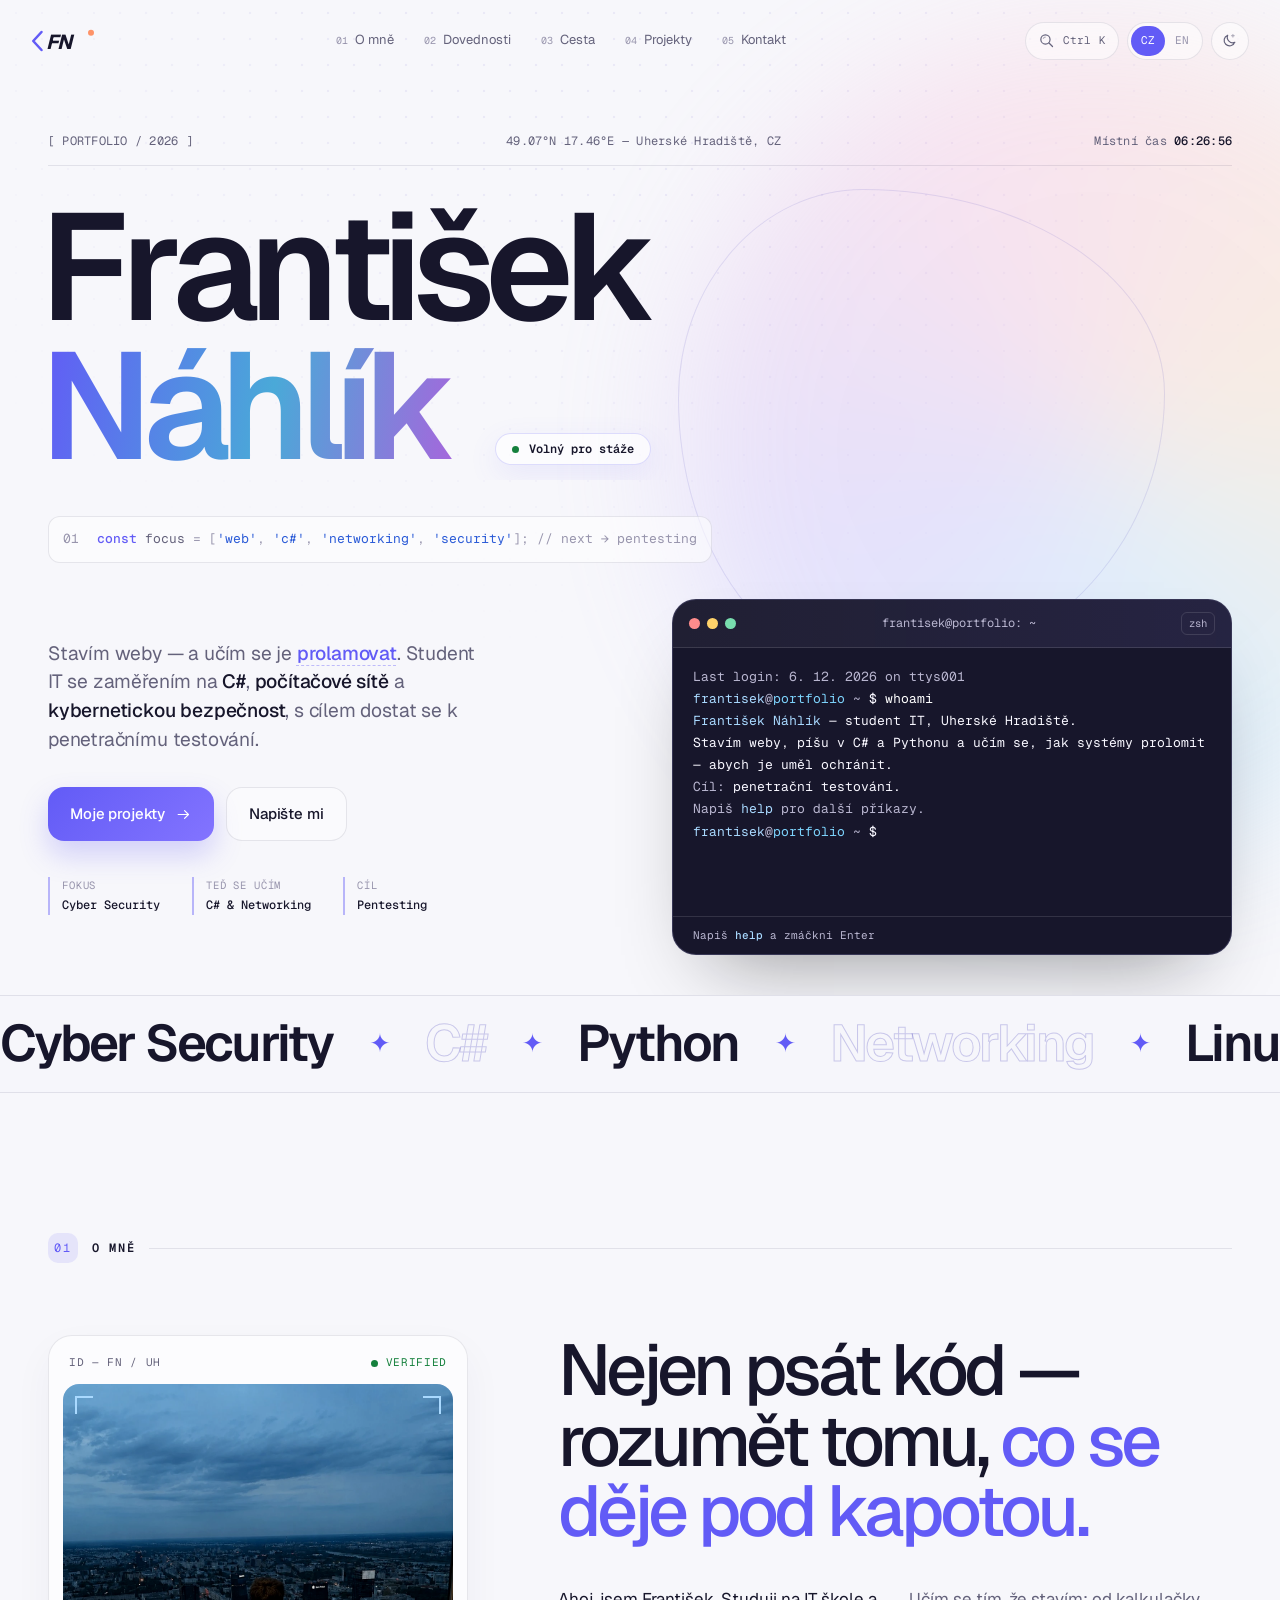
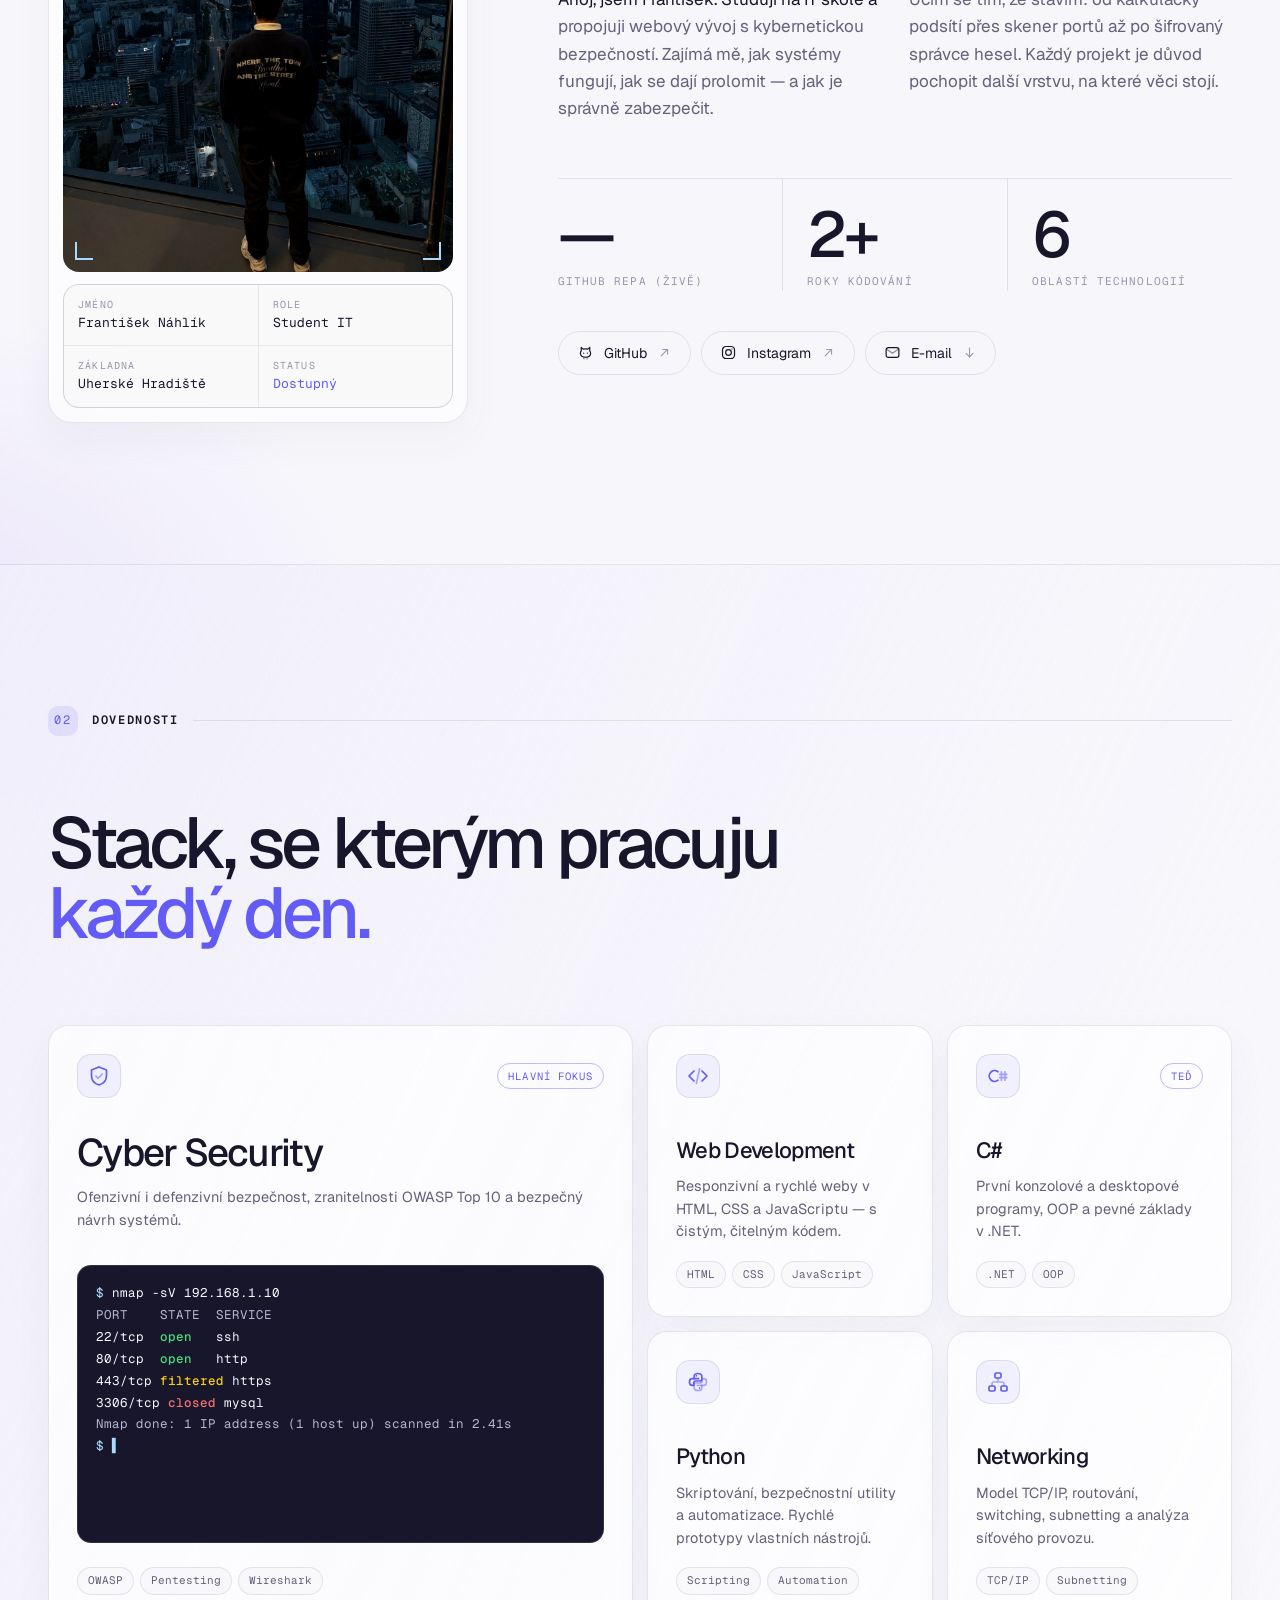
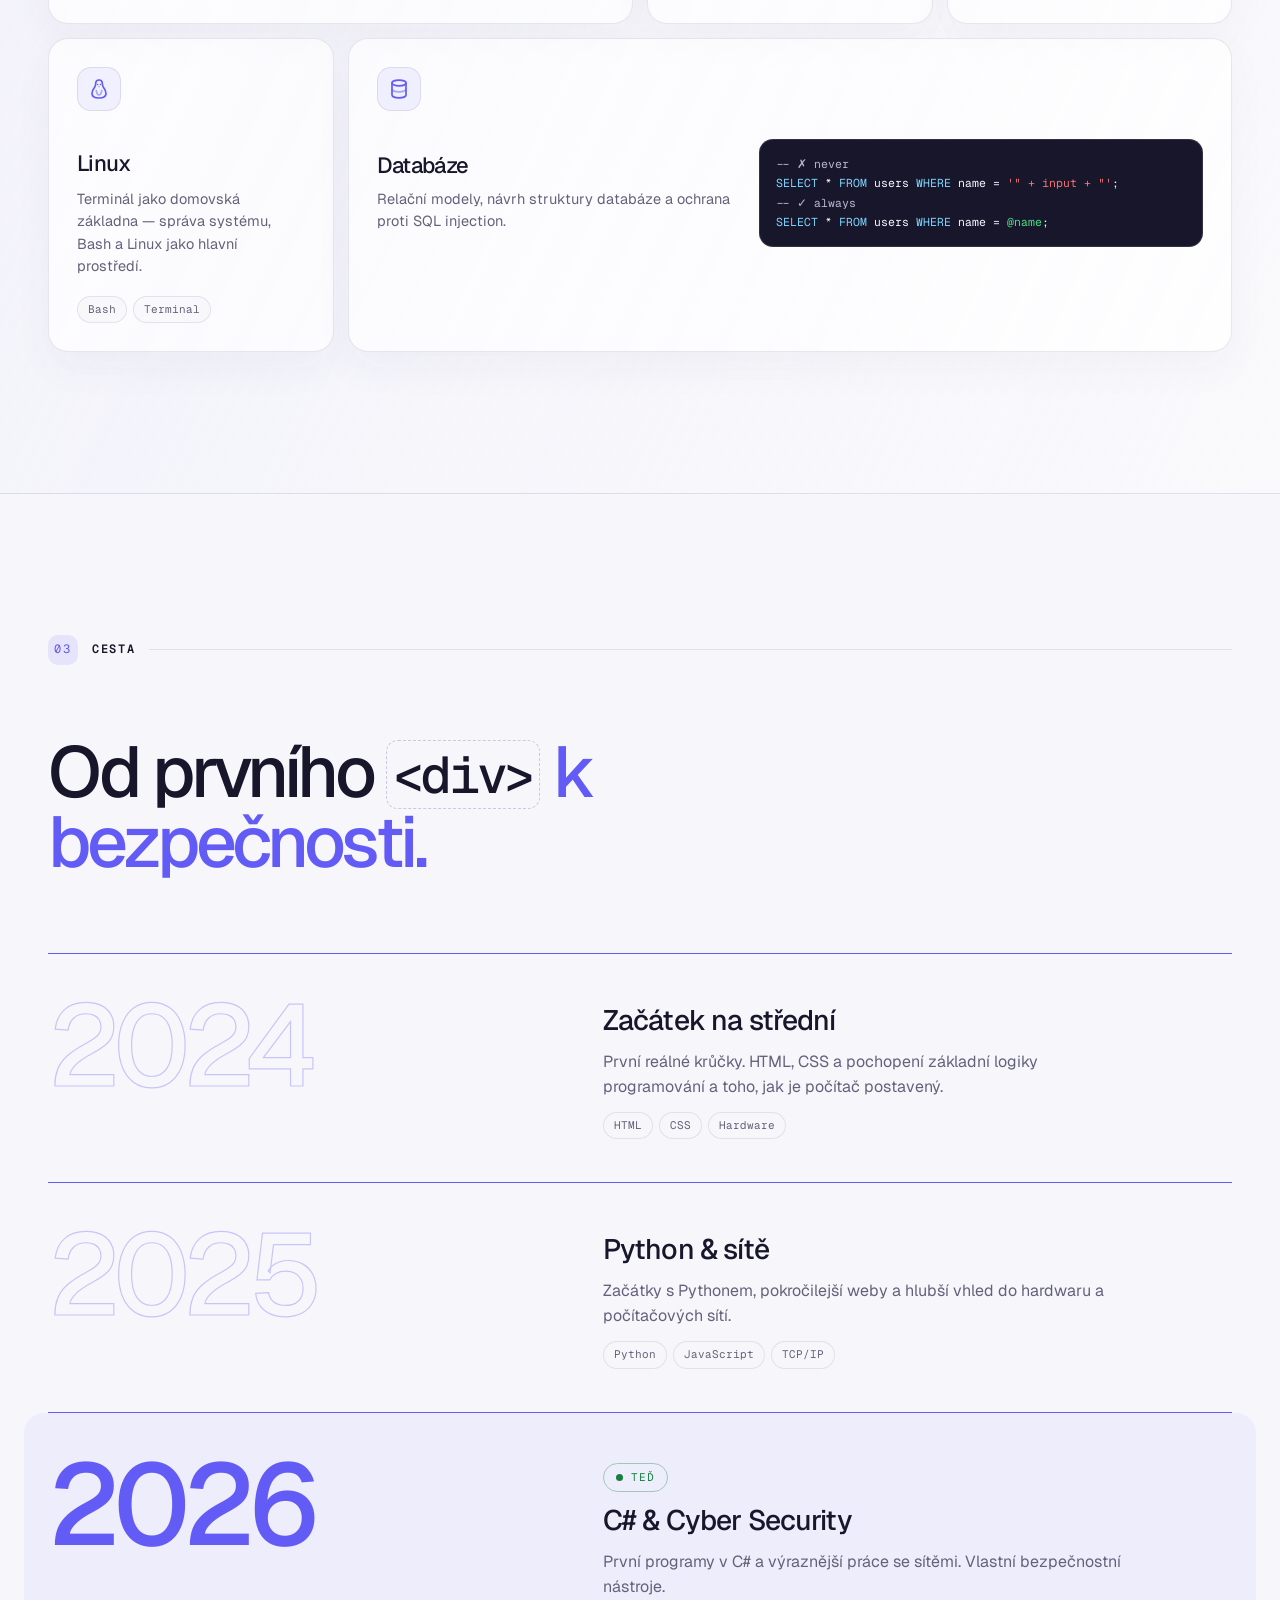
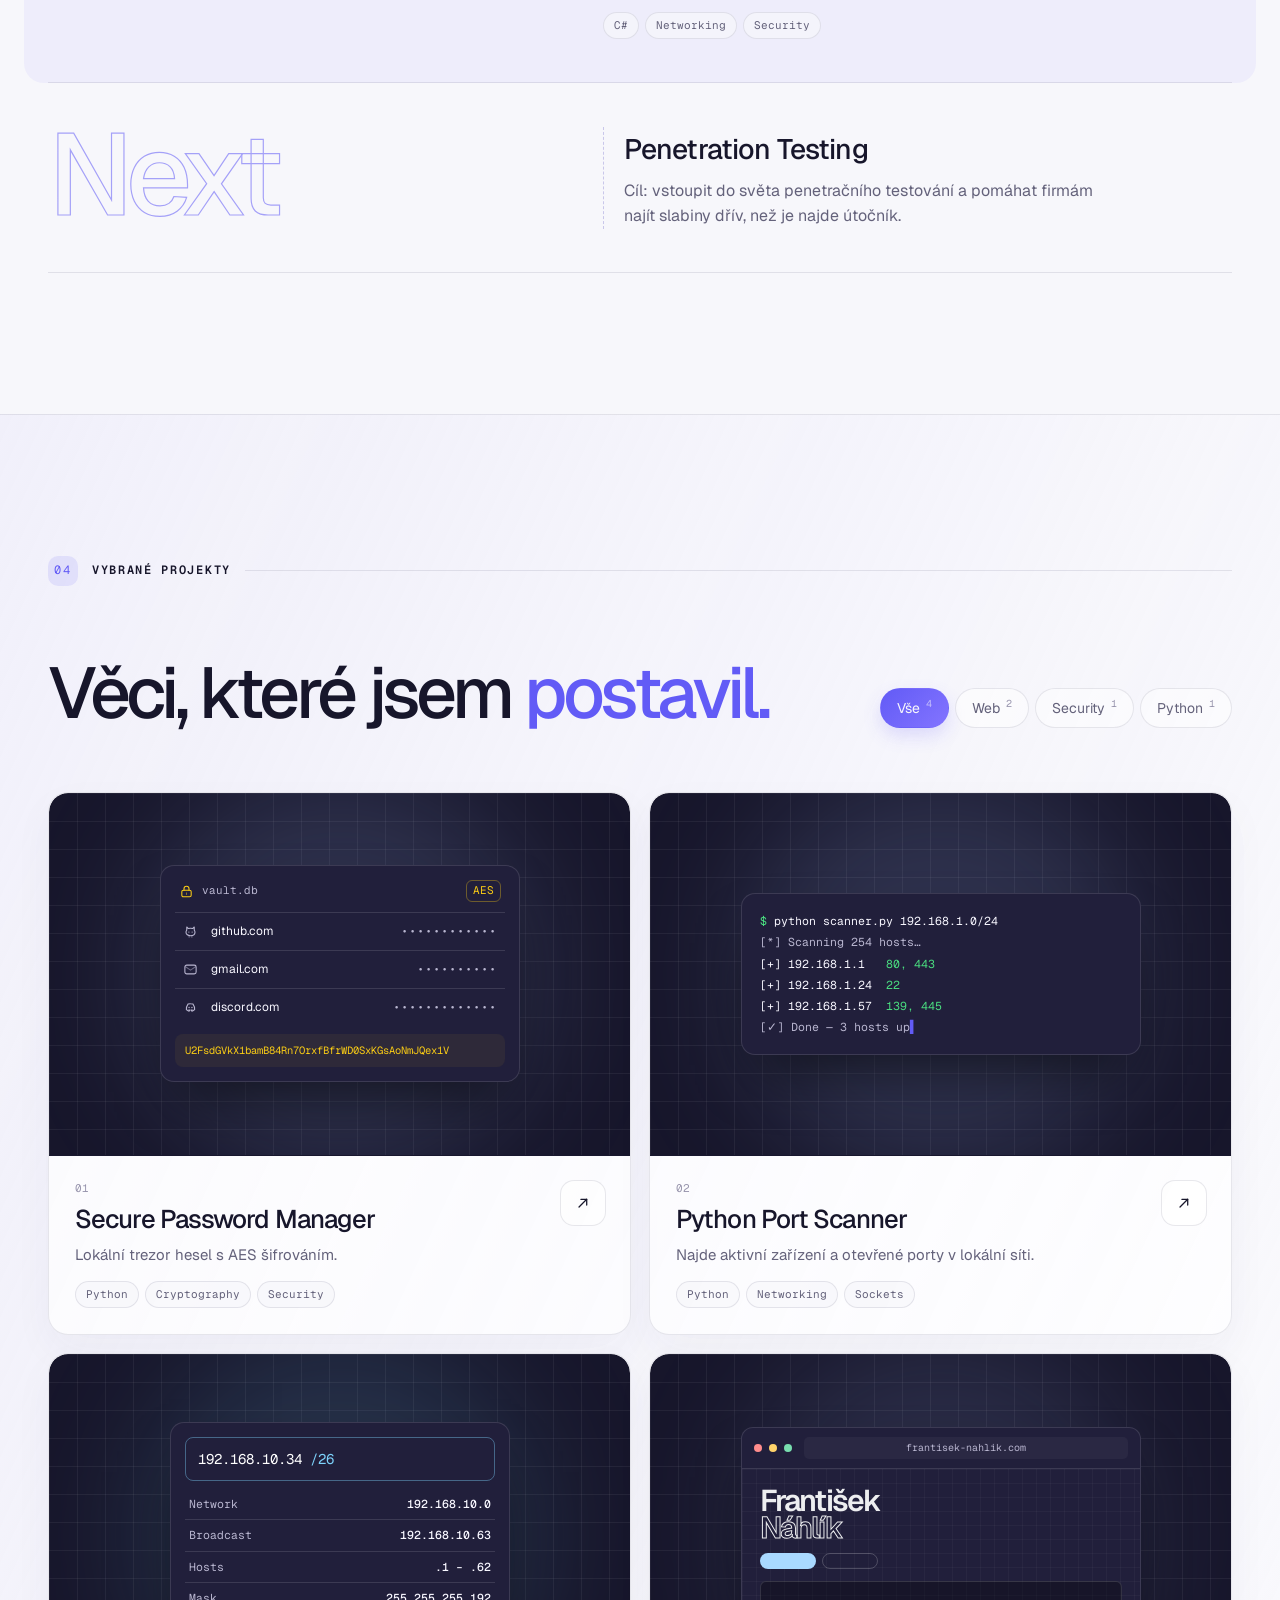
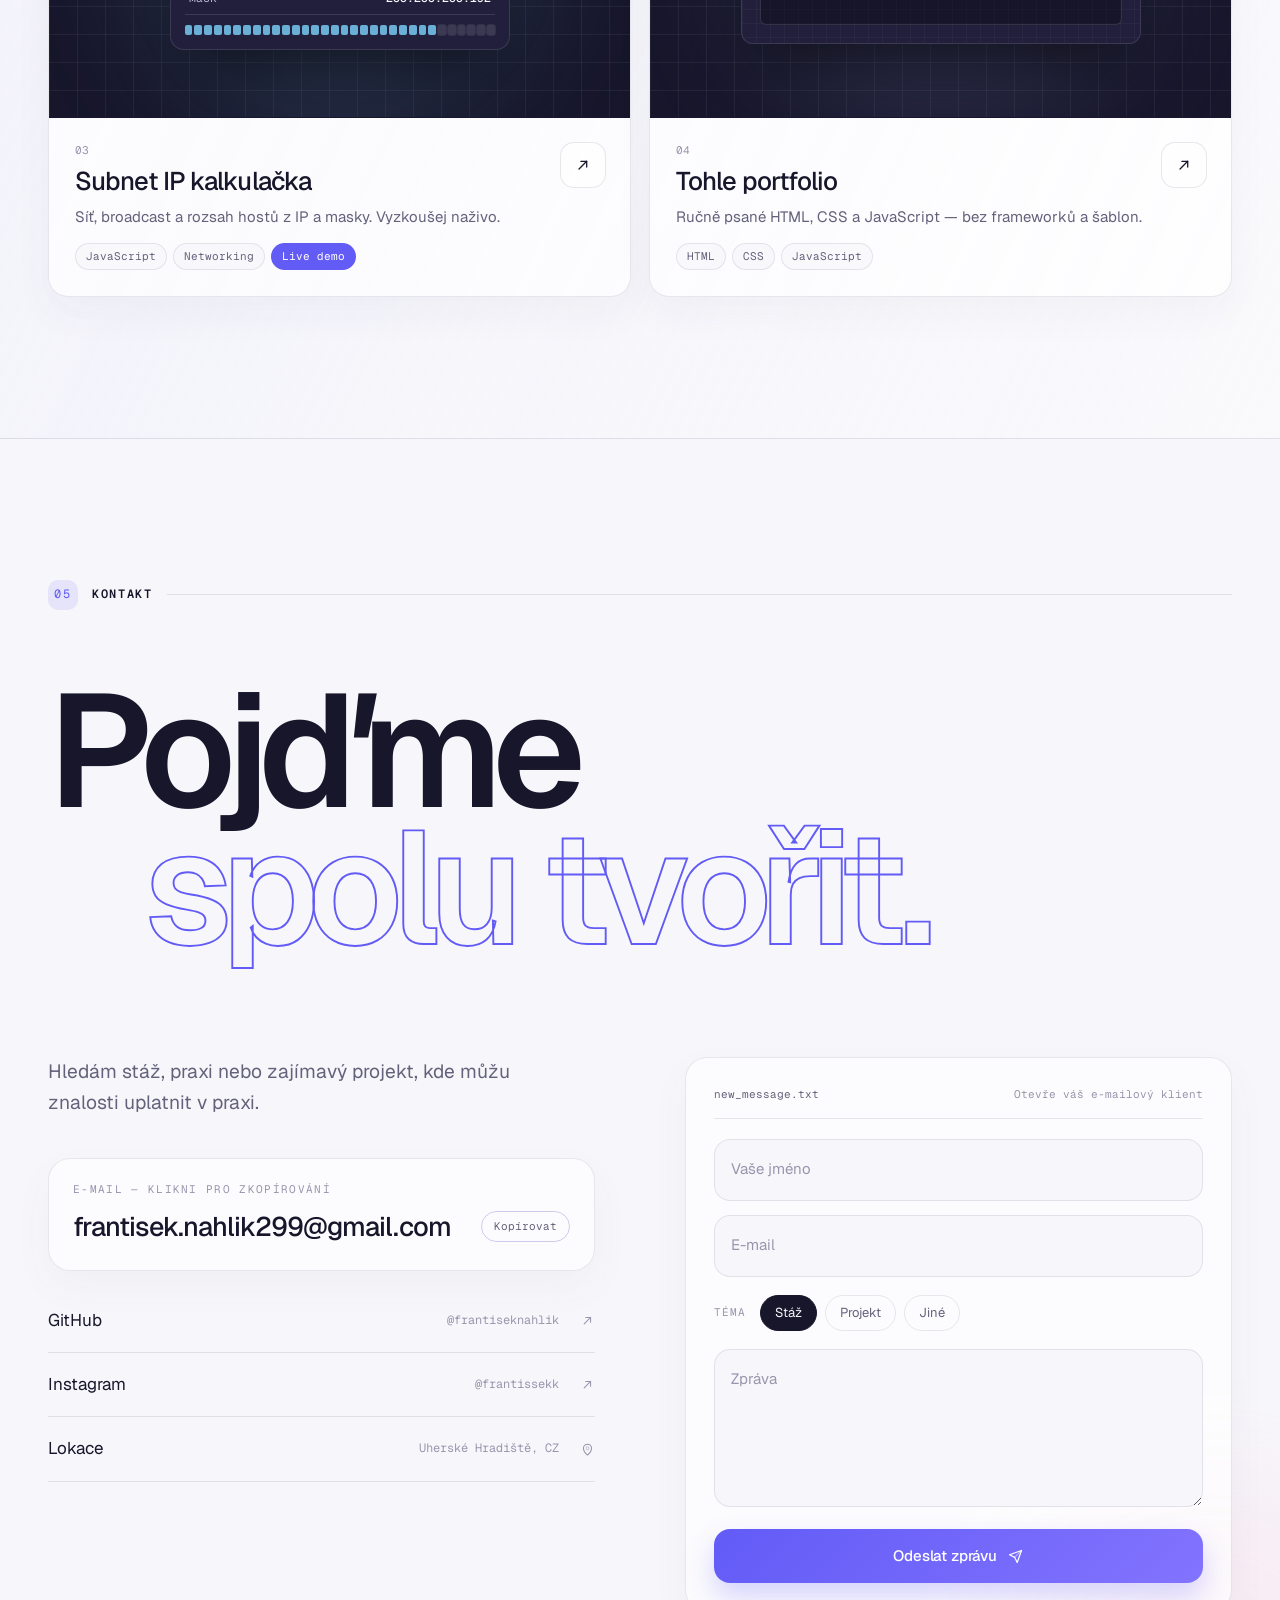
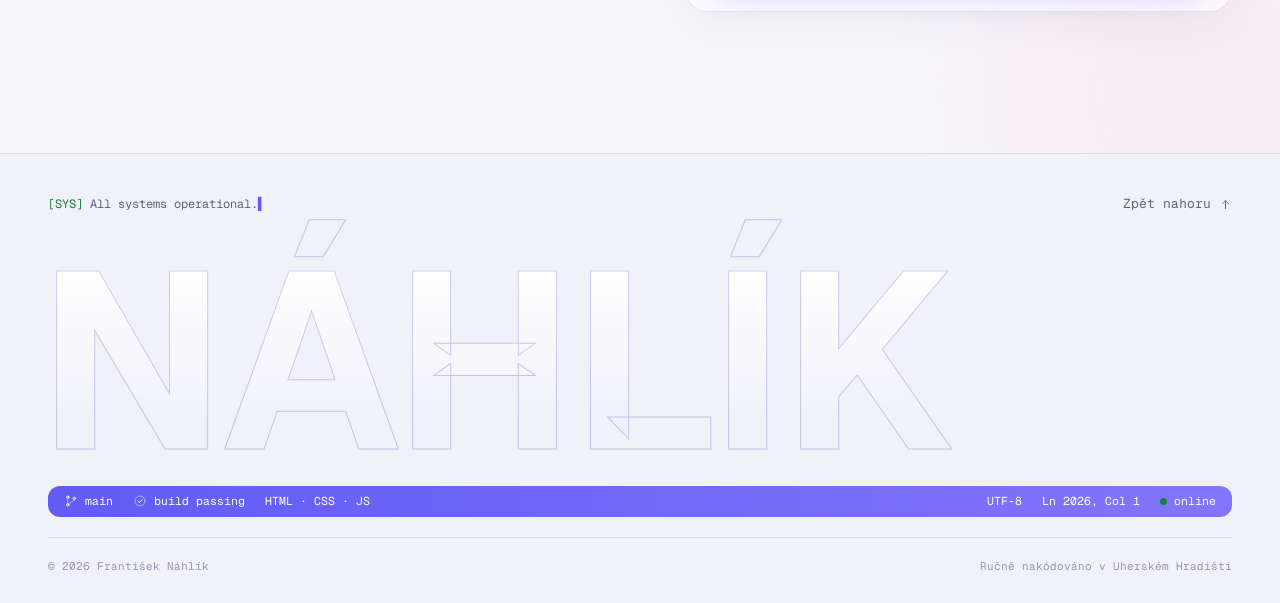
==== commit 022a3b81: "Redesign portfolio: soft violet UI, terminal hero, custom icons and cursor - New layout: interactive" ====
--- a/index.html
+++ b/index.html
@@ -1,488 +1,742 @@
 <!DOCTYPE html>
-<html lang="cs">
+<html lang="cs" data-theme="light">
 
 <head>
     <meta charset="UTF-8">
     <meta name="viewport" content="width=device-width, initial-scale=1.0">
-    <title>František Náhlík | IT Student & Developer</title>
+    <title>František Náhlík — Developer & Cyber Security</title>
+    <meta name="description"
+        content="František Náhlík — student IT z Uherského Hradiště. Web development, C#, Python, počítačové sítě a kybernetická bezpečnost.">
+    <meta name="author" content="František Náhlík">
+    <meta name="theme-color" content="#f8f6f1">
+    <link rel="canonical" href="https://frantisek-nahlik.com/">
+
+    <meta property="og:type" content="website">
+    <meta property="og:url" content="https://frantisek-nahlik.com/">
+    <meta property="og:title" content="František Náhlík — Developer & Cyber Security">
+    <meta property="og:description"
+        content="Stavím weby a učím se je prolamovat. Web development, C#, sítě a kybernetická bezpečnost.">
+    <meta property="og:image" content="https://frantisek-nahlik.com/images/profil-varsava.webp">
+    <meta name="twitter:card" content="summary_large_image">
+
+    <link rel="icon"
+        href="data:image/svg+xml,%3Csvg xmlns='http://www.w3.org/2000/svg' viewBox='0 0 64 64'%3E%3Crect width='64' height='64' rx='14' fill='%23000080'/%3E%3Cpath d='M22 20 10 32l12 12' fill='none' stroke='%23ffffff' stroke-width='5' stroke-linecap='round' stroke-linejoin='round'/%3E%3Ctext x='37' y='42' font-family='monospace' font-weight='700' font-size='24' fill='%23ffffff' text-anchor='middle'%3EFN%3C/text%3E%3Ccircle cx='54' cy='18' r='4' fill='%23a9bfff'/%3E%3C/svg%3E">
+
     <link rel="preconnect" href="https://fonts.googleapis.com">
+    <link rel="preconnect" href="https://fonts.gstatic.com" crossorigin>
     <link
-        href="https://fonts.googleapis.com/css2?family=DM+Sans:ital,wght@0,300;0,400;0,500;0,600;0,700;1,300&family=DM+Mono:wght@400;500&display=swap"
+        href="https://fonts.googleapis.com/css2?family=Geist:wght@300..800&family=Geist+Mono:wght@400;500&display=swap"
         rel="stylesheet">
-    <link rel="stylesheet" href="https://cdnjs.cloudflare.com/ajax/libs/font-awesome/6.4.0/css/all.min.css">
-    <link rel="stylesheet" href="https://unpkg.com/leaflet@1.9.4/dist/leaflet.css" />
     <link rel="stylesheet" href="style.css">
+
+    <script>
+        // Theme before paint — no flash
+        document.documentElement.classList.add('js');
+        try {
+            const t = localStorage.getItem('fn-theme');
+            if (t === 'light' || t === 'dark') document.documentElement.setAttribute('data-theme', t);
+        } catch (e) { }
+    </script>
+
+    <script type="application/ld+json">
+    {
+        "@context": "https://schema.org",
+        "@type": "Person",
+        "name": "František Náhlík",
+        "url": "https://frantisek-nahlik.com/",
+        "jobTitle": "IT Student — Developer & Cyber Security",
+        "address": { "@type": "PostalAddress", "addressLocality": "Uherské Hradiště", "addressCountry": "CZ" },
+        "sameAs": ["https://github.com/frantiseknahlik", "https://www.instagram.com/frantissekk"]
+    }
+    </script>
 </head>
 
 <body>
-
-    <div class="noise-overlay"></div>
-    <div class="cursor" id="cursor"></div>
-    <div class="cursor-dot" id="cursor-dot"></div>
-    <div class="scroll-progress" id="scroll-progress"></div>
-
-    <!-- NAVBAR -->
-    <nav class="navbar" id="navbar">
-        <div class="nav-inner container">
-            <a href="#home" class="nav-logo">FN<span class="logo-dot">.</span></a>
-            <div class="nav-links" id="nav-links">
-                <a href="#about" class="nav-link lang-text" data-cz="O mně" data-en="About">O mně</a>
-                <a href="#skills" class="nav-link lang-text" data-cz="Dovednosti" data-en="Skills">Dovednosti</a>
-                <a href="#journey" class="nav-link lang-text" data-cz="Cesta" data-en="Journey">Cesta</a>
-                <a href="#works" class="nav-link lang-text" data-cz="Projekty" data-en="Projects">Projekty</a>
-                <a href="#contact" class="nav-link lang-text" data-cz="Kontakt" data-en="Contact">Kontakt</a>
-            </div>
+    <!-- ============ ICON SPRITE — custom 24px line icons, secondary strokes at half opacity ============ -->
+    <svg class="sprite" xmlns="http://www.w3.org/2000/svg" aria-hidden="true">
+        <symbol id="i-arrow-right" viewBox="0 0 24 24"><path d="M4.5 12H19" /><path d="M13.5 6.5 19 12l-5.5 5.5" /></symbol>
+        <symbol id="i-arrow-up" viewBox="0 0 24 24"><path d="M12 19.5V5" /><path d="M6.5 10.5 12 5l5.5 5.5" /></symbol>
+        <symbol id="i-arrow-down" viewBox="0 0 24 24"><path d="M12 4.5V19" /><path d="M6.5 13.5 12 19l5.5-5.5" /></symbol>
+        <symbol id="i-xmark" viewBox="0 0 24 24"><path d="m6.5 6.5 11 11M17.5 6.5l-11 11" /></symbol>
+        <symbol id="i-envelope" viewBox="0 0 24 24"><rect x="3" y="5" width="18" height="14" rx="3" /><path opacity=".5" d="m4 7.5 8 5.5 8-5.5" /></symbol>
+        <symbol id="i-paper-plane" viewBox="0 0 24 24"><path d="M20.5 3.5 14.4 20.5l-3.6-7.3-7.3-3.6 17-6.1Z" /><path opacity=".5" d="m20.5 3.5-9.7 9.7" /></symbol>
+        <symbol id="i-copy" viewBox="0 0 24 24"><rect x="8.5" y="8.5" width="12" height="12" rx="2.5" /><path opacity=".5" d="M15.5 8.5V6A2.5 2.5 0 0 0 13 3.5H6A2.5 2.5 0 0 0 3.5 6v7A2.5 2.5 0 0 0 6 15.5h2.5" /></symbol>
+        <symbol id="i-sun" viewBox="0 0 24 24"><circle cx="12" cy="12" r="4" /><path opacity=".5" d="M12 2.5v2M12 19.5v2M2.5 12h2M19.5 12h2M5.3 5.3l1.4 1.4M17.3 17.3l1.4 1.4M5.3 18.7l1.4-1.4M17.3 6.7l1.4-1.4" /></symbol>
+        <symbol id="i-moon" viewBox="0 0 24 24"><path d="M19.5 14.6A7.8 7.8 0 0 1 9.4 4.5a7.8 7.8 0 1 0 10.1 10.1Z" /><path opacity=".5" d="M16.8 3.5v3.4M15.1 5.2h3.4" /></symbol>
+        <symbol id="i-circle-half-stroke" viewBox="0 0 24 24"><circle cx="12" cy="12" r="8.5" /><path d="M12 3.5v17a8.5 8.5 0 0 0 0-17Z" fill="currentColor" stroke="none" opacity=".5" /></symbol>
+        <symbol id="i-magnifying-glass" viewBox="0 0 24 24"><circle cx="10.5" cy="10.5" r="6.5" /><path d="m15.5 15.5 5 5" /><path opacity=".5" d="M7.6 9a3.2 3.2 0 0 1 2.6-1.9" /></symbol>
+        <symbol id="i-location-dot" viewBox="0 0 24 24"><path d="M12 21s-6.5-5.6-6.5-11a6.5 6.5 0 0 1 13 0c0 5.4-6.5 11-6.5 11Z" /><circle opacity=".5" cx="12" cy="10" r="2.3" /></symbol>
+        <symbol id="i-lock" viewBox="0 0 24 24"><rect x="4.5" y="10" width="15" height="10.5" rx="2.5" /><path d="M8 10V7.5a4 4 0 0 1 8 0V10" /><path opacity=".5" d="M12 14.2v2.4" /></symbol>
+        <symbol id="i-shield-halved" viewBox="0 0 24 24"><path d="M12 3 4.5 6v5.5c0 4.6 3.1 8.2 7.5 9.5 4.4-1.3 7.5-4.9 7.5-9.5V6L12 3Z" /><path opacity=".5" d="m8.8 12 2.3 2.3 4.2-4.3" /></symbol>
+        <symbol id="i-terminal" viewBox="0 0 24 24"><rect x="3" y="4.5" width="18" height="15" rx="3" /><path d="m7.5 9.5 3 2.5-3 2.5" /><path opacity=".5" d="M12.5 15h4" /></symbol>
+        <symbol id="i-code" viewBox="0 0 24 24"><path d="M8 7 3 12l5 5M16 7l5 5-5 5" /><path opacity=".5" d="m13.6 4.5-3.2 15" /></symbol>
+        <symbol id="i-hashtag" viewBox="0 0 24 24"><path d="M12 7.8a5.4 5.4 0 1 0 0 8.4" /><path opacity=".55" d="M15.4 7.8v8.4M19 7.8v8.4M13.6 10.4h7.2M13.6 13.6h7.2" /></symbol>
+        <symbol id="i-network-wired" viewBox="0 0 24 24"><rect x="9" y="3" width="6" height="5" rx="1.3" /><rect x="3" y="16" width="6" height="5" rx="1.3" /><rect x="15" y="16" width="6" height="5" rx="1.3" /><path opacity=".5" d="M12 8v4M6 16v-2a2 2 0 0 1 2-2h8a2 2 0 0 1 2 2v2" /></symbol>
+        <symbol id="i-database" viewBox="0 0 24 24"><ellipse cx="12" cy="6" rx="7" ry="2.8" /><path d="M5 6v12c0 1.5 3.1 2.8 7 2.8s7-1.3 7-2.8V6" /><path opacity=".5" d="M5 12c0 1.5 3.1 2.8 7 2.8s7-1.3 7-2.8" /></symbol>
+        <symbol id="i-calculator" viewBox="0 0 24 24"><rect x="5" y="3" width="14" height="18" rx="3" /><rect opacity=".5" x="8" y="6" width="8" height="3.5" rx="1" /><path stroke-width="2.4" d="M8.6 13.6h.01M12 13.6h.01M15.4 13.6h.01M8.6 17h.01M12 17h.01M15.4 17h.01" /></symbol>
+        <symbol id="i-code-branch" viewBox="0 0 24 24"><circle cx="6.5" cy="5.5" r="2" /><circle cx="6.5" cy="18.5" r="2" /><circle cx="17.5" cy="7.5" r="2" /><path opacity=".5" d="M6.5 7.5v9M17.5 9.5c0 4-4.6 3.6-9.4 7.2" /></symbol>
+        <symbol id="i-circle-check" viewBox="0 0 24 24"><circle opacity=".5" cx="12" cy="12" r="8.5" /><path d="m8.4 12.2 2.4 2.4 4.8-4.9" /></symbol>
+        <symbol id="i-user" viewBox="0 0 24 24"><circle cx="12" cy="8" r="4" /><path opacity=".5" d="M4.5 20.5c.8-3.6 3.8-6 7.5-6s6.7 2.4 7.5 6" /></symbol>
+        <symbol id="i-layer-group" viewBox="0 0 24 24"><path d="m12 3.5 8.5 4.5-8.5 4.5L3.5 8 12 3.5Z" /><path opacity=".5" d="m3.5 12 8.5 4.5 8.5-4.5M3.5 16l8.5 4.5 8.5-4.5" /></symbol>
+        <symbol id="i-route" viewBox="0 0 24 24"><circle cx="6" cy="18" r="2.5" /><circle cx="18" cy="6" r="2.5" /><path opacity=".5" d="M8.5 18h7a3 3 0 0 0 0-6h-7a3 3 0 0 1 0-6h7" /></symbol>
+        <symbol id="i-briefcase" viewBox="0 0 24 24"><rect x="3" y="7" width="18" height="13" rx="3" /><path d="M8.5 7V5.5A1.5 1.5 0 0 1 10 4h4a1.5 1.5 0 0 1 1.5 1.5V7" /><path opacity=".5" d="M3 12.5h18M12 11v3" /></symbol>
+        <symbol id="i-language" viewBox="0 0 24 24"><circle cx="12" cy="12" r="8.5" /><path opacity=".5" d="M3.5 12h17M12 3.5c2.3 2.3 3.4 5.2 3.4 8.5s-1.1 6.2-3.4 8.5M12 3.5C9.7 5.8 8.6 8.7 8.6 12s1.1 6.2 3.4 8.5" /></symbol>
+        <symbol id="i-github" viewBox="0 0 24 24"><path d="M6 4.8l2.7 2.5A9 9 0 0 1 12 6.8a9 9 0 0 1 3.3.5L18 4.8v4.9c.8 1 1.2 2.1 1.2 3.4 0 3.6-3.2 5.6-7.2 5.6s-7.2-2-7.2-5.6c0-1.3.4-2.4 1.2-3.4Z" /><path opacity=".5" d="M9.8 18.6v2.6M14.2 18.6v2.6" /><circle cx="9.4" cy="12.9" r=".9" fill="currentColor" stroke="none" /><circle cx="14.6" cy="12.9" r=".9" fill="currentColor" stroke="none" /></symbol>
+        <symbol id="i-instagram" viewBox="0 0 24 24"><rect x="3.5" y="3.5" width="17" height="17" rx="5" /><circle cx="12" cy="12" r="4" /><circle cx="17" cy="7" r="1" fill="currentColor" stroke="none" opacity=".6" /></symbol>
+        <symbol id="i-discord" viewBox="0 0 24 24"><path d="M8 6.5A12.6 12.6 0 0 1 12 6c1.4 0 2.7.2 4 .5 1.9 2.6 2.8 5.6 2.6 9a12 12 0 0 1-4.3 2.3l-1-1.7M8 6.5c-1.9 2.6-2.8 5.6-2.6 9a12 12 0 0 0 4.3 2.3l1-1.7" /><path opacity=".5" d="M8.5 15.6c2.3 1 4.7 1 7 0" /><circle cx="9.7" cy="12" r="1.1" fill="currentColor" stroke="none" /><circle cx="14.3" cy="12" r="1.1" fill="currentColor" stroke="none" /></symbol>
+        <symbol id="i-python" viewBox="0 0 24 24"><path d="M15.8 8.4V6.3c0-1.8-1.6-2.8-3.8-2.8s-3.8.9-3.8 2.8v2.4h4.4" /><path d="M8.2 8.7H6.1c-1.6 0-2.6 1.4-2.6 3.3s1 3.3 2.6 3.3h1.6v-2.1c0-1.2 1-2.2 2.2-2.2h4.2c1 0 1.7-.8 1.7-1.7" /><path opacity=".5" d="M8.2 15.6v2.1c0 1.8 1.6 2.8 3.8 2.8s3.8-.9 3.8-2.8v-2.4h-4.4" /><path opacity=".5" d="M15.8 15.3h2.1c1.6 0 2.6-1.4 2.6-3.3s-1-3.3-2.6-3.3h-1.6v2.1c0 1.2-1 2.2-2.2 2.2H9.9c-1 0-1.7.8-1.7 1.7" /><circle cx="10.4" cy="5.9" r=".8" fill="currentColor" stroke="none" /><circle cx="13.6" cy="18.1" r=".8" fill="currentColor" stroke="none" /></symbol>
+        <symbol id="i-linux" viewBox="0 0 24 24"><path d="M12 3c-2.2 0-3.4 1.8-3.4 4.2 0 1.4-.4 2.4-1.3 3.6C5.9 12.6 5 14.6 5 16.5 5 19.1 7.4 21 12 21s7-1.9 7-4.5c0-1.9-.9-3.9-2.3-5.7-.9-1.2-1.3-2.2-1.3-3.6C15.4 4.8 14.2 3 12 3Z" /><path opacity=".5" d="M9.3 13.6c.4 2.6 1.3 4.4 2.7 4.4s2.3-1.8 2.7-4.4" /><circle cx="10.6" cy="7.4" r=".75" fill="currentColor" stroke="none" /><circle cx="13.4" cy="7.4" r=".75" fill="currentColor" stroke="none" /><path d="M11 9.4h2l-1 1.1Z" fill="currentColor" stroke="none" /></symbol>
+    </svg>
+
+    <a class="skip-link" href="#about" data-en="Skip to content">Přeskočit na obsah</a>
+    <div class="progress" id="progress" aria-hidden="true"></div>
+
+    <!-- ============ NAV ============ -->
+    <header class="nav" id="nav">
+        <div class="nav-inner wrap">
+            <a href="#top" class="logo" aria-label="František Náhlík — domů">
+                <svg viewBox="0 0 88 40" aria-hidden="true">
+                    <path d="M14 8 3 20l11 12" class="logo-chev" />
+                    <text x="20" y="30" class="logo-fn">FN</text>
+                    <circle cx="80" cy="9" r="4" class="logo-dot" />
+                </svg>
+            </a>
+
+            <nav class="nav-links" id="nav-links" aria-label="Hlavní navigace">
+                <a href="#about" class="nav-link"><span class="nav-num">01</span><span data-en="About">O mně</span></a>
+                <a href="#skills" class="nav-link"><span class="nav-num">02</span><span
+                        data-en="Skills">Dovednosti</span></a>
+                <a href="#journey" class="nav-link"><span class="nav-num">03</span><span
+                        data-en="Journey">Cesta</span></a>
+                <a href="#work" class="nav-link"><span class="nav-num">04</span><span data-en="Work">Projekty</span></a>
+                <a href="#contact" class="nav-link"><span class="nav-num">05</span><span
+                        data-en="Contact">Kontakt</span></a>
+            </nav>
+
             <div class="nav-actions">
-                <div class="status-pill">
-                    <span class="status-dot"></span>
-                    <span class="lang-text" data-cz="C# & Sítě" data-en="C# & Networks">C# & Sítě</span>
-                </div>
-                <div class="lang-toggle">
-                    <button class="lang-btn active" data-lang="cz">CZ</button>
-                    <span class="lang-sep">|</span>
+                <button class="kbd-btn" id="cmd-open" aria-label="Otevřít příkazovou paletu">
+                    <svg class="ic" aria-hidden="true"><use href="#i-magnifying-glass"/></svg><kbd>Ctrl K</kbd>
+                </button>
+                <div class="lang" role="group" aria-label="Jazyk">
+                    <button class="lang-btn is-active" data-lang="cz">CZ</button>
                     <button class="lang-btn" data-lang="en">EN</button>
                 </div>
-                <button class="theme-btn" id="theme-btn" aria-label="Toggle theme">
-                    <i class="fa-solid fa-moon" id="theme-icon"></i>
+                <button class="icon-btn" id="theme-btn" aria-label="Přepnout motiv">
+                    <svg class="ic" id="theme-icon" aria-hidden="true"><use href="#i-sun"/></svg>
                 </button>
-                <button class="hamburger" id="hamburger" aria-label="Menu">
+                <button class="burger" id="burger" aria-label="Menu" aria-expanded="false" aria-controls="nav-links">
                     <span></span><span></span>
                 </button>
             </div>
         </div>
-    </nav>
-
-    <!-- HERO -->
-    <section class="hero" id="home">
-        <div class="hero-inner container">
-            <div class="hero-label fade-up delay-0">
-                <span class="status-dot"></span>
-                <span class="lang-text" data-cz="Dostupný pro stáže a projekty"
-                    data-en="Available for internships & projects">Dostupný pro stáže a projekty</span>
-            </div>
-            <h1 class="hero-name fade-up delay-1">
-                <span class="name-line">František</span>
-                <span class="name-line outline-text">Náhlík</span>
-            </h1>
-            <p class="hero-sub fade-up delay-2 lang-text" data-cz="IT Student · Cyber Security · Clean Code"
-                data-en="IT Student · Cyber Security · Clean Code">
-                IT Student · Cyber Security · Clean Code
-            </p>
-            <div class="hero-cta fade-up delay-3">
-                <a href="#works" class="btn btn-primary lang-text" data-cz="Prohlédnout projekty"
-                    data-en="View Projects">Prohlédnout projekty</a>
-                <a href="#contact" class="btn btn-ghost lang-text" data-cz="Kontaktovat"
-                    data-en="Contact">Kontaktovat</a>
+    </header>
+
+    <main id="top">
+
+        <!-- ============ HERO ============ -->
+        <section class="hero" id="hero">
+
+            <div class="wrap hero-inner">
+                <div class="hero-meta mono">
+                    <span>[ PORTFOLIO / 2026 ]</span>
+                    <span class="hide-sm">49.07°N 17.46°E — Uherské Hradiště, CZ</span>
+                    <span><span data-en="Local time">Místní čas</span> <b id="clock">--:--:--</b></span>
+                </div>
+
+                <h1 class="hero-title" aria-label="František Náhlík">
+                    <span class="ht-line"><span class="split">František</span></span>
+                    <span class="ht-line ht-second">
+                        <span class="split outline">Náhlík</span>
+                        <span class="ht-badge mono">
+                            <span class="pulse"></span>
+                            <span data-en="Open to internships">Volný pro stáže</span>
+                        </span>
+                    </span>
+                </h1>
+
+                <div class="code-line mono hero-code" aria-hidden="true">
+                    <span class="ln">01</span>
+                    <span><span class="tok-k">const</span> focus <span class="tok-p">=</span> <span
+                            class="tok-p">[</span><span class="tok-s">'web'</span><span class="tok-p">,</span> <span
+                            class="tok-s">'c#'</span><span class="tok-p">,</span> <span
+                            class="tok-s">'networking'</span><span class="tok-p">,</span> <span
+                            class="tok-s">'security'</span><span class="tok-p">];</span> <span class="tok-c">// next →
+                            pentesting</span></span>
+                </div>
+
+                <div class="hero-grid">
+                    <div class="hero-copy">
+                        <p class="hero-lead" data-en="I build websites — and learn how to <em>break</em> them. IT student focused on <b>C#</b>, <b>networks</b> and <b>cyber security</b>, heading towards penetration testing.">
+                            Stavím weby — a učím se je <em>prolamovat</em>. Student IT se zaměřením na <b>C#</b>,
+                            <b>počítačové sítě</b> a <b>kybernetickou bezpečnost</b>, s cílem dostat se k penetračnímu
+                            testování.
+                        </p>
+                        <div class="hero-cta">
+                            <a href="#work" class="btn btn-accent magnetic">
+                                <span data-en="See my work">Moje projekty</span>
+                                <svg class="ic" aria-hidden="true"><use href="#i-arrow-right"/></svg>
+                            </a>
+                            <a href="#contact" class="btn btn-line magnetic">
+                                <span data-en="Get in touch">Napište mi</span>
+                            </a>
+                        </div>
+                        <ul class="hero-facts mono">
+                            <li><span data-en="Focus">Fokus</span><b>Cyber Security</b></li>
+                            <li><span data-en="Now learning">Teď se učím</span><b>C# & Networking</b></li>
+                            <li><span data-en="Goal">Cíl</span><b>Pentesting</b></li>
+                        </ul>
+                    </div>
+
+                    <!-- Interactive terminal -->
+                    <div class="term" id="term" role="region" aria-label="Interaktivní terminál">
+                        <div class="term-bar">
+                            <span class="dots"><i></i><i></i><i></i></span>
+                            <span class="term-title mono">frantisek@portfolio: ~</span>
+                            <span class="term-tag mono">zsh</span>
+                        </div>
+                        <div class="term-body mono" id="term-body" tabindex="0">
+                            <div id="term-out"></div>
+                            <form class="term-line" id="term-form" autocomplete="off">
+                                <label for="term-input" class="prompt"><span class="p-user">frantisek</span><span
+                                        class="p-at">@</span><span class="p-host">portfolio</span> <span
+                                        class="p-path">~</span> <span class="p-sign">$</span></label>
+                                <input id="term-input" type="text" spellcheck="false" autocapitalize="off"
+                                    aria-label="Zadej příkaz">
+                            </form>
+                        </div>
+                        <div class="term-hint mono" data-en="Type <b>help</b> and press Enter">Napiš <b>help</b> a zmáčkni
+                            Enter</div>
+                    </div>
+                </div>
+            </div>
+
+            <a href="#about" class="scroll-cue mono" aria-label="Scroll">
+                <span data-en="Scroll">Scroll</span>
+                <span class="cue-line"></span>
+            </a>
+        </section>
+
+        <!-- ============ TICKER ============ -->
+        <div class="ticker" aria-hidden="true">
+            <div class="ticker-track">
+                <div class="ticker-row">
+                    <span>Cyber Security</span><i>✦</i><span>C#</span><i>✦</i><span>Python</span><i>✦</i>
+                    <span>Networking</span><i>✦</i><span>Linux</span><i>✦</i><span>Web Development</span><i>✦</i>
+                    <span>SQL</span><i>✦</i><span>Clean Code</span><i>✦</i>
+                </div>
+                <div class="ticker-row">
+                    <span>Cyber Security</span><i>✦</i><span>C#</span><i>✦</i><span>Python</span><i>✦</i>
+                    <span>Networking</span><i>✦</i><span>Linux</span><i>✦</i><span>Web Development</span><i>✦</i>
+                    <span>SQL</span><i>✦</i><span>Clean Code</span><i>✦</i>
+                </div>
             </div>
         </div>
-        <div class="scroll-hint fade-up delay-4">
-            <div class="scroll-line-anim"></div>
+
+        <!-- ============ ABOUT ============ -->
+        <section class="section" id="about">
+            <div class="wrap">
+                <div class="sec-head reveal">
+                    <span class="sec-idx mono">01</span>
+                    <span class="sec-label mono" data-en="About">O mně</span>
+                    <span class="sec-rule"></span>
+                </div>
+
+                <div class="about">
+                    <figure class="dossier reveal">
+                        <div class="dossier-top mono">
+                            <span>ID — FN / UH</span>
+                            <span class="ok"><span class="pulse"></span> VERIFIED</span>
+                        </div>
+                        <div class="dossier-photo">
+                            <img src="images/profil-varsava.webp" alt="František Náhlík s výhledem na město za soumraku" width="1086" height="1448"
+                                loading="lazy">
+                            <span class="scan" aria-hidden="true"></span>
+                            <span class="corner c1"></span><span class="corner c2"></span>
+                            <span class="corner c3"></span><span class="corner c4"></span>
+                        </div>                        <dl class="dossier-data mono">
+                            <div>
+                                <dt data-en="Name">Jméno</dt>
+                                <dd>František Náhlík</dd>
+                            </div>
+                            <div>
+                                <dt data-en="Role">Role</dt>
+                                <dd data-en="IT student">Student IT</dd>
+                            </div>
+                            <div>
+                                <dt data-en="Base">Základna</dt>
+                                <dd>Uherské Hradiště</dd>
+                            </div>
+                            <div>
+                                <dt>Status</dt>
+                                <dd class="accent" data-en="Available">Dostupný</dd>
+                            </div>
+                        </dl>
+                    </figure>
+
+                    <div class="about-copy">
+                        <h2 class="display reveal" data-en="Not just writing code — understanding <em>what happens under the hood.</em>">
+                            Nejen psát kód — rozumět tomu, <em>co se děje pod kapotou.</em>
+                        </h2>
+                        <div class="about-text reveal">
+                            <p data-en="Hi, I'm František. I study at an IT school and I bridge web development with cyber security. I'm interested in how systems work, how they can be broken — and how to secure them properly.">
+                                Ahoj, jsem František. Studuji na IT škole a propojuji webový vývoj s kybernetickou
+                                bezpečností. Zajímá mě, jak systémy fungují, jak se dají prolomit — a jak je správně
+                                zabezpečit.
+                            </p>
+                            <p data-en="I learn by building: from a subnet calculator and a port scanner to an encrypted password manager. Each project is a reason to understand one more layer of the stack.">
+                                Učím se tím, že stavím: od kalkulačky podsítí přes skener portů až po šifrovaný správce
+                                hesel. Každý projekt je důvod pochopit další vrstvu, na které věci stojí.
+                            </p>
+                        </div>
+
+                        <div class="stats reveal">
+                            <div class="stat">
+                                <span class="stat-num" id="repo-count" data-count="0">—</span>
+                                <span class="stat-label mono" data-en="GitHub repos (live)">GitHub repa (živě)</span>
+                            </div>
+                            <div class="stat">
+                                <span class="stat-num"><span class="count" data-count="2">0</span>+</span>
+                                <span class="stat-label mono" data-en="Years of coding">Roky kódování</span>
+                            </div>
+                            <div class="stat">
+                                <span class="stat-num"><span class="count" data-count="6">0</span></span>
+                                <span class="stat-label mono" data-en="Tech areas">Oblastí technologií</span>
+                            </div>
+                        </div>
+
+                        <div class="socials reveal">
+                            <a href="https://github.com/frantiseknahlik" target="_blank" rel="noopener"
+                                class="social"><svg class="ic" aria-hidden="true"><use href="#i-github"/></svg> GitHub <svg class="ic i-diag" aria-hidden="true"><use href="#i-arrow-right"/></svg></a>
+                            <a href="https://www.instagram.com/frantissekk" target="_blank" rel="noopener"
+                                class="social"><svg class="ic" aria-hidden="true"><use href="#i-instagram"/></svg> Instagram <svg class="ic i-diag" aria-hidden="true"><use href="#i-arrow-right"/></svg></a>
+                            <a href="#contact" class="social"><svg class="ic" aria-hidden="true"><use href="#i-envelope"/></svg> E-mail <svg class="ic" aria-hidden="true"><use href="#i-arrow-down"/></svg></a>
+                        </div>
+                    </div>
+                </div>
+            </div>
+        </section>
+
+        <!-- ============ SKILLS ============ -->
+        <section class="section section-alt" id="skills">
+            <div class="wrap">
+                <div class="sec-head reveal">
+                    <span class="sec-idx mono">02</span>
+                    <span class="sec-label mono" data-en="Skills">Dovednosti</span>
+                    <span class="sec-rule"></span>
+                </div>
+                <h2 class="display sec-title reveal" data-en="The stack I work with <em>every day.</em>">Stack, se kterým
+                    pracuju <em>každý den.</em></h2>
+
+                <div class="bento">
+                    <article class="cell cell-feature reveal">
+                        <div class="cell-head">
+                            <span class="cell-ico"><svg class="ic" aria-hidden="true"><use href="#i-shield-halved"/></svg></span>
+                            <span class="cell-tag mono" data-en="Main focus">Hlavní fokus</span>
+                        </div>
+                        <h3>Cyber Security</h3>
+                        <p data-en="Offensive and defensive security, OWASP Top 10 vulnerabilities and secure system design.">
+                            Ofenzivní i defenzivní bezpečnost, zranitelnosti OWASP Top 10 a bezpečný návrh systémů.</p>
+                        <div class="scan-demo mono" aria-hidden="true">
+                            <div class="sd-line"><span class="sd-p">$</span> nmap -sV 192.168.1.10</div>
+                            <div class="sd-line sd-dim">PORT&nbsp;&nbsp;&nbsp;&nbsp;STATE&nbsp;&nbsp;SERVICE</div>
+                            <div class="sd-line">22/tcp&nbsp;&nbsp;<b class="g">open</b>&nbsp;&nbsp;&nbsp;ssh</div>
+                            <div class="sd-line">80/tcp&nbsp;&nbsp;<b class="g">open</b>&nbsp;&nbsp;&nbsp;http</div>
+                            <div class="sd-line">443/tcp&nbsp;<b class="y">filtered</b> https</div>
+                            <div class="sd-line">3306/tcp <b class="r">closed</b> mysql</div>
+                            <div class="sd-line sd-dim">Nmap done: 1 IP address (1 host up) scanned in 2.41s</div>
+                            <div class="sd-line"><span class="sd-p">$</span> <span class="caret">▍</span></div>
+                        </div>
+                        <div class="chips"><span>OWASP</span><span>Pentesting</span><span>Wireshark</span></div>
+                    </article>
+
+                    <article class="cell reveal">
+                        <div class="cell-head"><span class="cell-ico"><svg class="ic" aria-hidden="true"><use href="#i-code"/></svg></span></div>
+                        <h3>Web Development</h3>
+                        <p data-en="Responsive, fast websites in HTML, CSS and JavaScript — with clean, readable code.">
+                            Responzivní a rychlé weby v HTML, CSS a JavaScriptu — s čistým, čitelným kódem.</p>
+                        <div class="chips"><span>HTML</span><span>CSS</span><span>JavaScript</span></div>
+                    </article>
+
+                    <article class="cell reveal">
+                        <div class="cell-head"><span class="cell-ico"><svg class="ic" aria-hidden="true"><use href="#i-hashtag"/></svg></span><span
+                                class="cell-tag mono live" data-en="Learning now">Teď</span></div>
+                        <h3>C#</h3>
+                        <p data-en="First desktop and console programs, OOP and building a solid foundation in .NET.">
+                            První konzolové a desktopové programy, OOP a pevné základy v .NET.</p>
+                        <div class="chips"><span>.NET</span><span>OOP</span></div>
+                    </article>
+
+                    <article class="cell reveal">
+                        <div class="cell-head"><span class="cell-ico"><svg class="ic" aria-hidden="true"><use href="#i-python"/></svg></span></div>
+                        <h3>Python</h3>
+                        <p data-en="Scripting, security utilities and automation. Fast prototyping of my own tools.">
+                            Skriptování, bezpečnostní utility a automatizace. Rychlé prototypy vlastních nástrojů.</p>
+                        <div class="chips"><span>Scripting</span><span>Automation</span></div>
+                    </article>
+
+                    <article class="cell reveal">
+                        <div class="cell-head"><span class="cell-ico"><svg class="ic" aria-hidden="true"><use href="#i-network-wired"/></svg></span>
+                        </div>
+                        <h3>Networking</h3>
+                        <p data-en="TCP/IP model, routing, switching, subnetting and traffic analysis.">
+                            Model TCP/IP, routování, switching, subnetting a analýza síťového provozu.</p>
+                        <div class="chips"><span>TCP/IP</span><span>Subnetting</span></div>
+                    </article>
+
+                    <article class="cell reveal">
+                        <div class="cell-head"><span class="cell-ico"><svg class="ic" aria-hidden="true"><use href="#i-linux"/></svg></span></div>
+                        <h3>Linux</h3>
+                        <p data-en="The terminal as home base — system administration, Bash and Linux as a primary environment.">
+                            Terminál jako domovská základna — správa systému, Bash a Linux jako hlavní prostředí.</p>
+                        <div class="chips"><span>Bash</span><span>Terminal</span></div>
+                    </article>
+
+                    <article class="cell cell-wide reveal">
+                        <div class="cell-head"><span class="cell-ico"><svg class="ic" aria-hidden="true"><use href="#i-database"/></svg></span></div>
+                        <div class="cell-split">
+                            <div>
+                                <h3 data-en="Databases">Databáze</h3>
+                                <p data-en="Relational models, database design and protection against SQL injection.">
+                                    Relační modely, návrh struktury databáze a ochrana proti SQL injection.</p>
+                            </div>
+                            <pre class="sql mono" aria-hidden="true"><span class="c">-- ✗ never</span>
+<span class="k">SELECT</span> * <span class="k">FROM</span> users <span class="k">WHERE</span> name = <span class="r">'" + input + "'</span>;
+<span class="c">-- ✓ always</span>
+<span class="k">SELECT</span> * <span class="k">FROM</span> users <span class="k">WHERE</span> name = <span class="g">@name</span>;</pre>
+                        </div>
+                    </article>
+                </div>
+            </div>
+        </section>
+
+        <!-- ============ JOURNEY ============ -->
+        <section class="section" id="journey">
+            <div class="wrap">
+                <div class="sec-head reveal">
+                    <span class="sec-idx mono">03</span>
+                    <span class="sec-label mono" data-en="Journey">Cesta</span>
+                    <span class="sec-rule"></span>
+                </div>
+                <h2 class="display sec-title reveal" data-en="From the first <code>&lt;div&gt;</code> <em>to security.</em>">Od prvního <code>&lt;div&gt;</code> <em>k bezpečnosti.</em></h2>
+
+                <ol class="timeline">
+                    <li class="tl reveal">
+                        <span class="tl-year">2024</span>
+                        <div class="tl-body">
+                            <h3 data-en="High school start">Začátek na střední</h3>
+                            <p data-en="First real steps. HTML, CSS and understanding basic programming logic and how a computer is built.">
+                                První reálné krůčky. HTML, CSS a pochopení základní logiky programování a toho, jak je
+                                počítač postavený.</p>
+                            <div class="chips"><span>HTML</span><span>CSS</span><span data-en="Hardware">Hardware</span>
+                            </div>
+                        </div>
+                    </li>
+                    <li class="tl reveal">
+                        <span class="tl-year">2025</span>
+                        <div class="tl-body">
+                            <h3 data-en="Python & networks">Python & sítě</h3>
+                            <p data-en="Getting started with Python, more advanced websites and a deeper look into hardware and computer networks.">
+                                Začátky s Pythonem, pokročilejší weby a hlubší vhled do hardwaru a počítačových sítí.
+                            </p>
+                            <div class="chips"><span>Python</span><span>JavaScript</span><span>TCP/IP</span></div>
+                        </div>
+                    </li>
+                    <li class="tl tl-now reveal">
+                        <span class="tl-year">2026</span>
+                        <div class="tl-body">
+                            <span class="now-tag mono"><span class="pulse"></span> <span data-en="Now">Teď</span></span>
+                            <h3>C# & Cyber Security</h3>
+                            <p data-en="First C# programs and more serious work with networks. Building my own security tools.">
+                                První programy v C# a výraznější práce se sítěmi. Vlastní bezpečnostní nástroje.</p>
+                            <div class="chips"><span>C#</span><span>Networking</span><span>Security</span></div>
+                        </div>
+                    </li>
+                    <li class="tl tl-next reveal">
+                        <span class="tl-year">Next</span>
+                        <div class="tl-body">
+                            <h3>Penetration Testing</h3>
+                            <p data-en="The goal: to enter the world of penetration testing and help companies find vulnerabilities before attackers do.">
+                                Cíl: vstoupit do světa penetračního testování a pomáhat firmám najít slabiny dřív, než
+                                je najde útočník.</p>
+                        </div>
+                    </li>
+                </ol>
+            </div>
+        </section>
+
+        <!-- ============ WORK ============ -->
+        <section class="section section-alt" id="work">
+            <div class="wrap">
+                <div class="sec-head reveal">
+                    <span class="sec-idx mono">04</span>
+                    <span class="sec-label mono" data-en="Selected work">Vybrané projekty</span>
+                    <span class="sec-rule"></span>
+                </div>
+
+                <div class="work-top">
+                    <h2 class="display sec-title reveal" data-en="Things I've <em>built.</em>">Věci, které jsem
+                        <em>postavil.</em></h2>
+                    <div class="filters reveal" role="group" aria-label="Filtr projektů">
+                        <button class="filter is-active" data-filter="all"><span data-en="All">Vše</span>
+                            <sup>4</sup></button>
+                        <button class="filter" data-filter="web">Web <sup>2</sup></button>
+                        <button class="filter" data-filter="cyber">Security <sup>1</sup></button>
+                        <button class="filter" data-filter="python">Python <sup>1</sup></button>
+                    </div>
+                </div>
+
+                <div class="projects">
+                    <!-- 01 Password manager -->
+                    <article class="project reveal" data-cat="cyber" data-id="vault" tabindex="0" role="button"
+                        aria-label="Secure Password Manager — detail">
+                        <div class="pv pv-vault" aria-hidden="true">
+                            <div class="vault">
+                                <div class="vault-head"><svg class="ic" aria-hidden="true"><use href="#i-lock"/></svg> vault.db <span
+                                        class="vault-badge">AES</span></div>
+                                <div class="vault-row"><svg class="ic" aria-hidden="true"><use href="#i-github"/></svg><span>github.com</span><code
+                                        class="pw">••••••••••••</code></div>
+                                <div class="vault-row"><svg class="ic" aria-hidden="true"><use href="#i-envelope"/></svg><span>gmail.com</span><code
+                                        class="pw">••••••••••</code></div>
+                                <div class="vault-row"><svg class="ic" aria-hidden="true"><use href="#i-discord"/></svg><span>discord.com</span><code
+                                        class="pw">•••••••••••••</code></div>
+                                <div class="vault-cipher mono" id="cipher">U2FsdGVkX1+9vQ…</div>
+                            </div>
+                        </div>
+                        <div class="project-info">
+                            <span class="p-num mono">01</span>
+                            <h3>Secure Password Manager</h3>
+                            <p data-en="A local password vault with AES encryption.">Lokální trezor hesel s AES šifrováním.
+                            </p>
+                            <div class="chips"><span>Python</span><span>Cryptography</span><span>Security</span></div>
+                            <span class="p-open" aria-hidden="true"><svg class="ic i-diag" aria-hidden="true"><use href="#i-arrow-right"/></svg></span>
+                        </div>
+                    </article>
+
+                    <!-- 02 Port scanner -->
+                    <article class="project reveal" data-cat="python" data-id="scanner" tabindex="0" role="button"
+                        aria-label="Python Port Scanner — detail">
+                        <div class="pv pv-scan" aria-hidden="true">
+                            <div class="mini-term mono">
+                                <div><span class="g">$</span> python scanner.py 192.168.1.0/24</div>
+                                <div class="dim">[*] Scanning 254 hosts…</div>
+                                <div>[+] 192.168.1.1 &nbsp;&nbsp;<span class="g">80, 443</span></div>
+                                <div>[+] 192.168.1.24 &nbsp;<span class="g">22</span></div>
+                                <div>[+] 192.168.1.57 &nbsp;<span class="g">139, 445</span></div>
+                                <div class="dim">[✓] Done — 3 hosts up<span class="caret">▍</span></div>
+                            </div>
+                        </div>
+                        <div class="project-info">
+                            <span class="p-num mono">02</span>
+                            <h3>Python Port Scanner</h3>
+                            <p data-en="Discovers active devices and open ports on a local network.">Najde aktivní
+                                zařízení a otevřené porty v lokální síti.</p>
+                            <div class="chips"><span>Python</span><span>Networking</span><span>Sockets</span></div>
+                            <span class="p-open" aria-hidden="true"><svg class="ic i-diag" aria-hidden="true"><use href="#i-arrow-right"/></svg></span>
+                        </div>
+                    </article>
+
+                    <!-- 03 Subnet calc -->
+                    <article class="project reveal" data-cat="web" data-id="subnet" tabindex="0" role="button"
+                        aria-label="Subnet IP Calculator — detail">
+                        <div class="pv pv-subnet" aria-hidden="true">
+                            <div class="calc mono">
+                                <div class="calc-in">192.168.10.34 <span>/26</span></div>
+                                <div class="calc-row"><span>Network</span><b>192.168.10.0</b></div>
+                                <div class="calc-row"><span>Broadcast</span><b>192.168.10.63</b></div>
+                                <div class="calc-row"><span>Hosts</span><b>.1 – .62</b></div>
+                                <div class="calc-row"><span>Mask</span><b>255.255.255.192</b></div>
+                                <div class="bits"><i></i><i></i><i></i><i></i><i></i><i></i><i></i><i></i><i></i><i></i><i></i><i></i><i></i><i></i><i></i><i></i><i></i><i></i><i></i><i></i><i></i><i></i><i></i><i></i><i></i><i></i><i class="h"></i><i class="h"></i><i class="h"></i><i class="h"></i><i class="h"></i><i class="h"></i></div>
+                            </div>
+                        </div>
+                        <div class="project-info">
+                            <span class="p-num mono">03</span>
+                            <h3 data-en="Subnet IP Calculator">Subnet IP kalkulačka</h3>
+                            <p data-en="Network, broadcast and host range from an IP and a mask. Try it live.">Síť,
+                                broadcast a rozsah hostů z IP a masky. Vyzkoušej naživo.</p>
+                            <div class="chips"><span>JavaScript</span><span>Networking</span><span
+                                    class="chip-live">Live demo</span></div>
+                            <span class="p-open" aria-hidden="true"><svg class="ic i-diag" aria-hidden="true"><use href="#i-arrow-right"/></svg></span>
+                        </div>
+                    </article>
+
+                    <!-- 04 Portfolio -->
+                    <article class="project reveal" data-cat="web" data-id="portfolio" tabindex="0" role="button"
+                        aria-label="Portfolio — detail">
+                        <div class="pv pv-site" aria-hidden="true">
+                            <div class="browser">
+                                <div class="browser-bar"><span class="dots"><i></i><i></i><i></i></span><span
+                                        class="url mono">frantisek-nahlik.com</span></div>
+                                <div class="browser-body">
+                                    <div class="sk sk-title">František<br><em>Náhlík</em></div>
+                                    <div class="sk-row"><span class="sk sk-btn"></span><span
+                                            class="sk sk-btn ghost"></span></div>
+                                    <div class="sk-term"></div>
+                                </div>
+                            </div>
+                        </div>
+                        <div class="project-info">
+                            <span class="p-num mono">04</span>
+                            <h3 data-en="This portfolio">Tohle portfolio</h3>
+                            <p data-en="Hand-written HTML, CSS and JavaScript — no frameworks, no templates.">Ručně psané
+                                HTML, CSS a JavaScript — bez frameworků a šablon.</p>
+                            <div class="chips"><span>HTML</span><span>CSS</span><span>JavaScript</span></div>
+                            <span class="p-open" aria-hidden="true"><svg class="ic i-diag" aria-hidden="true"><use href="#i-arrow-right"/></svg></span>
+                        </div>
+                    </article>
+                </div>
+
+                <!-- Live from GitHub -->
+                <div class="gh reveal" id="gh" hidden>
+                    <div class="gh-head">
+                        <span class="mono"><svg class="ic" aria-hidden="true"><use href="#i-github"/></svg> <span
+                                data-en="Latest on GitHub">Nejnovější na GitHubu</span></span>
+                        <a href="https://github.com/frantiseknahlik" target="_blank" rel="noopener"
+                            class="link-arrow mono"><span data-en="All repositories">Všechna repa</span> <svg class="ic" aria-hidden="true"><use href="#i-arrow-right"/></svg></a>
+                    </div>
+                    <div class="gh-list" id="gh-list"></div>
+                </div>
+            </div>
+        </section>
+
+        <!-- ============ CONTACT ============ -->
+        <section class="section contact" id="contact">
+            <div class="wrap">
+                <div class="sec-head reveal">
+                    <span class="sec-idx mono">05</span>
+                    <span class="sec-label mono" data-en="Contact">Kontakt</span>
+                    <span class="sec-rule"></span>
+                </div>
+
+                <h2 class="mega reveal">
+                    <span data-en="Let's build">Pojďme</span>
+                    <span class="outline" data-en="something.">spolu tvořit.</span>
+                </h2>
+
+                <div class="contact-grid">
+                    <div class="contact-left reveal">
+                        <p class="contact-lead" data-en="I'm looking for an internship, work placement or an interesting project where I can put my knowledge into practice.">
+                            Hledám stáž, praxi nebo zajímavý projekt, kde můžu znalosti uplatnit v praxi.</p>
+
+                        <button class="email" id="copy-email" type="button">
+                            <span class="email-label mono" data-en="E-mail — click to copy">E-mail — klikni pro
+                                zkopírování</span>
+                            <span class="email-addr" id="email-addr">frantisek.nahlik299@gmail.com</span>
+                            <span class="email-state mono" id="email-state" data-en="Copy">Kopírovat</span>
+                        </button>
+
+                        <div class="contact-links">
+                            <a href="https://github.com/frantiseknahlik" target="_blank" rel="noopener"
+                                class="c-link"><span>GitHub</span><span class="mono">@frantiseknahlik</span><svg class="ic i-diag" aria-hidden="true"><use href="#i-arrow-right"/></svg></a>
+                            <a href="https://www.instagram.com/frantissekk" target="_blank" rel="noopener"
+                                class="c-link"><span>Instagram</span><span class="mono">@frantissekk</span><svg class="ic i-diag" aria-hidden="true"><use href="#i-arrow-right"/></svg></a>
+                            <div class="c-link static"><span data-en="Location">Lokace</span><span
+                                    class="mono">Uherské Hradiště, CZ</span><svg class="ic" aria-hidden="true"><use href="#i-location-dot"/></svg>
+                            </div>
+                        </div>
+                    </div>
+
+                    <form class="form reveal" id="contact-form" novalidate>
+                        <div class="form-head mono">
+                            <span>new_message.txt</span>
+                            <span class="dim" data-en="Opens your e-mail app">Otevře váš e-mailový klient</span>
+                        </div>
+                        <div class="field">
+                            <input type="text" id="f-name" name="name" placeholder=" " required>
+                            <label for="f-name" data-en="Your name">Vaše jméno</label>
+                        </div>
+                        <div class="field">
+                            <input type="email" id="f-email" name="email" placeholder=" " required>
+                            <label for="f-email" data-en="E-mail">E-mail</label>
+                        </div>
+                        <div class="field-chips" role="group" aria-label="Téma">
+                            <span class="mono dim" data-en="Topic">Téma</span>
+                            <label class="pick"><input type="radio" name="topic" value="Stáž" checked><span
+                                    data-en="Internship">Stáž</span></label>
+                            <label class="pick"><input type="radio" name="topic" value="Projekt"><span
+                                    data-en="Project">Projekt</span></label>
+                            <label class="pick"><input type="radio" name="topic" value="Jiné"><span
+                                    data-en="Other">Jiné</span></label>
+                        </div>
+                        <div class="field">
+                            <textarea id="f-msg" name="message" rows="5" placeholder=" " required></textarea>
+                            <label for="f-msg" data-en="Message">Zpráva</label>
+                        </div>
+                        <p class="form-error mono" id="form-error" role="alert"></p>
+                        <button type="submit" class="btn btn-accent btn-block magnetic">
+                            <span data-en="Send message">Odeslat zprávu</span>
+                            <svg class="ic" aria-hidden="true"><use href="#i-paper-plane"/></svg>
+                        </button>
+                    </form>
+                </div>
+            </div>
+        </section>
+    </main>
+
+    <!-- ============ FOOTER ============ -->
+    <footer class="footer">
+        <div class="wrap">
+            <div class="footer-top">
+                <div class="sys mono"><span class="g">[SYS]</span> <span id="sys-log">Initializing…</span><span
+                        class="caret">▍</span></div>
+                <a href="#top" class="link-arrow mono"><span data-en="Back to top">Zpět nahoru</span> <svg class="ic" aria-hidden="true"><use href="#i-arrow-up"/></svg></a>
+            </div>
+            <div class="wordmark" aria-hidden="true">NÁHLÍK</div>
+            <div class="statusbar mono" aria-hidden="true">
+                <span class="sb-item"><svg class="ic" aria-hidden="true"><use href="#i-code-branch"/></svg> main</span>
+                <span class="sb-item"><svg class="ic" aria-hidden="true"><use href="#i-circle-check"/></svg> build passing</span>
+                <span class="sb-item hide-sm">HTML · CSS · JS</span>
+                <span class="sb-spacer"></span>
+                <span class="sb-item hide-sm">UTF-8</span>
+                <span class="sb-item hide-sm">Ln 2026, Col 1</span>
+                <span class="sb-item"><span class="pulse"></span> online</span>
+            </div>
+            <div class="footer-bottom mono">
+                <span>© 2026 František Náhlík</span>
+                <span data-en="Hand-coded in Uherské Hradiště">Ručně nakódováno v Uherském Hradišti</span>
+            </div>
         </div>
-    </section>
-
-    <!-- MARQUEE -->
-    <div class="marquee-wrap">
-        <div class="marquee-track">
-            <div class="marquee-content">
-                <span>Cyber Security</span><em>—</em>
-                <span>Python</span><em>—</em>
-                <span>C#</span><em>—</em>
-                <span>Web Development</span><em>—</em>
-                <span>Networking</span><em>—</em>
-                <span>Linux</span><em>—</em>
-                <span>Clean Code</span><em>—</em>
-                <span>Cyber Security</span><em>—</em>
-                <span>Python</span><em>—</em>
-                <span>C#</span><em>—</em>
-                <span>Web Development</span><em>—</em>
-                <span>Networking</span><em>—</em>
-                <span>Linux</span><em>—</em>
-                <span>Clean Code</span><em>—</em>
+    </footer>
+
+    <!-- ============ PROJECT MODAL ============ -->
+    <div class="modal" id="modal" role="dialog" aria-modal="true" aria-labelledby="m-title" hidden>
+        <div class="modal-box">
+            <button class="modal-close" id="modal-close" aria-label="Zavřít"><svg class="ic" aria-hidden="true"><use href="#i-xmark"/></svg></button>
+            <div class="modal-pv" id="m-pv"></div>
+            <div class="modal-body">
+                <span class="mono dim" id="m-num"></span>
+                <h3 id="m-title"></h3>
+                <p id="m-desc"></p>
+                <div class="m-cols">
+                    <div>
+                        <h4 class="mono" data-en="What I learned">Co jsem se naučil</h4>
+                        <ul id="m-learn"></ul>
+                    </div>
+                    <div>
+                        <h4 class="mono">Stack</h4>
+                        <div class="chips" id="m-stack"></div>
+                    </div>
+                </div>
+                <div id="m-extra"></div>
             </div>
         </div>
     </div>
 
-    <!-- ABOUT -->
-    <section id="about" class="section reveal">
-        <div class="container">
-            <div class="about-grid">
-                <div class="about-photo-col">
-                    <div class="photo-frame">
-                        <svg class="photo-svg" viewBox="0 0 400 480" xmlns="http://www.w3.org/2000/svg">
-                            <defs>
-                                <clipPath id="photo-clip">
-                                    <rect x="0" y="0" width="400" height="480" rx="24" ry="24" />
-                                </clipPath>
-                            </defs>
-                            <image href="images/moje-foto3.jpg" width="400" height="480"
-                                preserveAspectRatio="xMidYMid slice" clip-path="url(#photo-clip)" />
-                        </svg>
-                        <div class="photo-tag">
-                            <i class="fa-solid fa-location-dot"></i>
-                            <span>Uherské Hradiště, CZ</span>
-                        </div>
-                    </div>
-                    <div class="about-stats">
-                        <div class="stat-item">
-                            <span class="stat-num" id="repo-count">—</span>
-                            <span class="stat-label lang-text" data-cz="GitHub repos" data-en="GitHub repos">GitHub
-                                repos</span>
-                        </div>
-                        <div class="stat-div"></div>
-                        <div class="stat-item">
-                            <span class="stat-num">2+</span>
-                            <span class="stat-label lang-text" data-cz="Roky kódování" data-en="Years coding">Roky
-                                kódování</span>
-                        </div>
-                    </div>
-                </div>
-                <div class="about-text-col">
-                    <span class="section-tag lang-text" data-cz="01 / O mně" data-en="01 / About">01 / O mně</span>
-                    <h2 class="section-title lang-text" data-cz="Student IT s vášní pro bezpečný kód."
-                        data-en="IT Student with a passion for secure code.">
-                        Student IT<br>s vášní pro<br>bezpečný kód.
-                    </h2>
-                    <p class="about-bio lang-text"
-                        data-cz="Ahoj, jsem František. Studuji na IT škole a baví mě víc než jen psát kód — chci rozumět tomu, co se děje pod kapotou. Propojuji webový vývoj s kybernetickou bezpečností a zajímá mě, jak systémy fungují, jak se dají prolomit a jak správně zabezpečit."
-                        data-en="Hi, I'm František. I study at an IT school and I'm into more than just writing code — I want to understand what happens under the hood. I bridge web development with cybersecurity and I'm passionate about how systems work, how they can be broken, and how to properly secure them.">
-                        Ahoj, jsem František. Studuji na IT škole a baví mě víc než jen psát kód — chci rozumět tomu, co
-                        se děje pod kapotou. Propojuji webový vývoj s kybernetickou bezpečností a zajímá mě, jak systémy
-                        fungují, jak se dají prolomit a jak správně zabezpečit.
-                    </p>
-                    <div class="about-socials">
-                        <a href="https://github.com/frantiseknahlik" target="_blank" class="social-link">
-                            <i class="fa-brands fa-github"></i> GitHub
-                        </a>
-                        <a href="#" target="_blank" class="social-link">
-                            <i class="fa-brands fa-linkedin"></i> LinkedIn
-                        </a>
-                        <a href="https://www.instagram.com/frantissekk" target="_blank" class="social-link">
-                            <i class="fa-brands fa-instagram"></i> Instagram
-                        </a>
-                    </div>
-                    <a href="#" target="_blank" class="btn btn-primary">
-                        <i class="fa-solid fa-download"></i>
-                        <span class="lang-text" data-cz="Stáhnout CV" data-en="Download CV">Stáhnout CV</span>
-                    </a>
-                </div>
-            </div>
-        </div>
-    </section>
-
-    <!-- SKILLS -->
-    <section id="skills" class="section reveal bg-alt">
-        <div class="container">
-            <div class="section-header centered">
-                <span class="section-tag lang-text" data-cz="02 / Dovednosti" data-en="02 / Skills">02 /
-                    Dovednosti</span>
-                <h2 class="section-title lang-text" data-cz="Co umím a čím se zabývám"
-                    data-en="What I know & work with">Co umím a čím se zabývám</h2>
-            </div>
-            <div class="skills-grid">
-                <div class="skill-card reveal">
-                    <div class="skill-icon-wrap"><i class="fa-solid fa-code"></i></div>
-                    <h3>Web Development</h3>
-                    <p class="lang-text"
-                        data-cz="HTML5, CSS3, JavaScript. Responzivní a výkonné weby s důrazem na čistý kód."
-                        data-en="HTML5, CSS3, JavaScript. Responsive and performant websites with focus on clean code.">
-                        HTML5, CSS3, JavaScript. Responzivní a výkonné weby s důrazem na čistý kód.</p>
-                    <div class="skill-chips"><span>HTML</span><span>CSS</span><span>JS</span></div>
-                </div>
-                <div class="skill-card reveal">
-                    <div class="skill-icon-wrap"><i class="fa-solid fa-shield-halved"></i></div>
-                    <h3>Cyber Security</h3>
-                    <p class="lang-text"
-                        data-cz="Ofenzivní i defenzivní bezpečnost, OWASP zranitelnosti a bezpečný návrh systémů."
-                        data-en="Offensive and defensive security, OWASP vulnerabilities and secure system design.">
-                        Ofenzivní i defenzivní bezpečnost, OWASP zranitelnosti a bezpečný návrh systémů.</p>
-                    <div class="skill-chips"><span>OWASP</span><span>Pentesting</span></div>
-                </div>
-                <div class="skill-card reveal">
-                    <div class="skill-icon-wrap"><i class="fa-brands fa-python"></i></div>
-                    <h3>Python</h3>
-                    <p class="lang-text"
-                        data-cz="Skriptování, bezpečnostní utility a automatizace. Rychlé prototypování nástrojů."
-                        data-en="Scripting, security utilities and automation. Fast prototyping of custom tools.">
-                        Skriptování, bezpečnostní utility a automatizace. Rychlé prototypování nástrojů.</p>
-                    <div class="skill-chips"><span>Scripting</span><span>Automation</span></div>
-                </div>
-                <div class="skill-card reveal">
-                    <div class="skill-icon-wrap"><i class="fa-brands fa-linux"></i></div>
-                    <h3>Linux OS</h3>
-                    <p class="lang-text"
-                        data-cz="Pokročilá práce s terminálem, správa systémů a Linux jako primární prostředí."
-                        data-en="Advanced terminal, system administration and Linux as primary environment.">Pokročilá
-                        práce s terminálem, správa systémů a Linux jako primární prostředí.</p>
-                    <div class="skill-chips"><span>Terminal</span><span>Bash</span></div>
-                </div>
-                <div class="skill-card reveal">
-                    <div class="skill-icon-wrap"><i class="fa-solid fa-network-wired"></i></div>
-                    <h3>Networking</h3>
-                    <p class="lang-text"
-                        data-cz="TCP/IP model, routování, switching a analýza síťového provozu ve Wiresharku."
-                        data-en="TCP/IP model, routing, switching and traffic analysis with Wireshark.">TCP/IP model,
-                        routování, switching a analýza síťového provozu ve Wiresharku.</p>
-                    <div class="skill-chips"><span>TCP/IP</span><span>Wireshark</span></div>
-                </div>
-                <div class="skill-card reveal">
-                    <div class="skill-icon-wrap"><i class="fa-solid fa-database"></i></div>
-                    <h3>Databases</h3>
-                    <p class="lang-text"
-                        data-cz="Relační modely, návrh databázové struktury a ochrana proti SQL Injection."
-                        data-en="Relational models, database design and protection against SQL Injection.">Relační
-                        modely, návrh databázové struktury a ochrana proti SQL Injection.</p>
-                    <div class="skill-chips"><span>SQL</span><span>Security</span></div>
-                </div>
-            </div>
-        </div>
-    </section>
-
-    <!-- JOURNEY -->
-    <section id="journey" class="section reveal">
-        <div class="container">
-            <div class="section-header">
-                <span class="section-tag lang-text" data-cz="03 / Cesta" data-en="03 / Journey">03 / Cesta</span>
-                <h2 class="section-title lang-text" data-cz="Jak to šlo za sebou" data-en="How it all started">Jak to
-                    šlo za sebou</h2>
-            </div>
-            <div class="timeline">
-                <div class="tl-item reveal">
-                    <div class="tl-left">
-                        <div class="tl-year">2024</div>
-                    </div>
-                    <div class="tl-dot-wrap">
-                        <div class="tl-dot"></div>
-                        <div class="tl-line"></div>
-                    </div>
-                    <div class="tl-card">
-                        <h3 class="lang-text" data-cz="Začátek na střední" data-en="High school start">Začátek na
-                            střední</h3>
-                        <p class="lang-text"
-                            data-cz="První reálné krůčky. HTML, CSS a pochopení základní logiky programování a struktury počítače."
-                            data-en="First real steps. HTML, CSS and understanding basic programming logic and computer architecture.">
-                            První reálné krůčky. HTML, CSS a pochopení základní logiky programování a struktury
-                            počítače.
-                        </p>
-                    </div>
-                </div>
-                <div class="tl-item reveal">
-                    <div class="tl-left">
-                        <div class="tl-year">2025</div>
-                    </div>
-                    <div class="tl-dot-wrap">
-                        <div class="tl-dot"></div>
-                        <div class="tl-line"></div>
-                    </div>
-                    <div class="tl-card">
-                        <h3 class="lang-text" data-cz="Python & Sítě" data-en="Python & Networks">Python & Sítě</h3>
-                        <p class="lang-text"
-                            data-cz="Začátky s Pythonem, pokročilejší weby a hlubší vhled do hardware a počítačových sítí."
-                            data-en="Starting with Python, more advanced websites and deeper insight into hardware and networking.">
-                            Začátky s Pythonem, pokročilejší weby a hlubší vhled do hardware a počítačových sítí.
-                        </p>
-                    </div>
-                </div>
-                <div class="tl-item reveal">
-                    <div class="tl-left">
-                        <div class="tl-year">2026</div>
-                    </div>
-                    <div class="tl-dot-wrap">
-                        <div class="tl-dot active"></div>
-                    </div>
-                    <div class="tl-card active">
-                        <div class="tl-now lang-text" data-cz="Teď" data-en="Now">Teď</div>
-                        <h3 class="lang-text" data-cz="C# & Cyber Security" data-en="C# & Cyber Security">C# & Cyber
-                            Security</h3>
-                        <p class="lang-text"
-                            data-cz="První programy v C#, výraznější práce se sítěmi. Cíl: vstoupit do světa Penetration Testingu."
-                            data-en="First C# programs, stronger networking work. Goal: enter the world of Penetration Testing.">
-                            První programy v C#, výraznější práce se sítěmi. Cíl: vstoupit do světa Penetration
-                            Testingu.
-                        </p>
-                    </div>
-                </div>
-            </div>
-        </div>
-    </section>
-
-    <!-- PROJECTS -->
-    <section id="works" class="section reveal bg-alt">
-        <div class="container">
-            <div class="section-header centered">
-                <span class="section-tag lang-text" data-cz="04 / Projekty" data-en="04 / Projects">04 / Projekty</span>
-                <h2 class="section-title lang-text" data-cz="Moje projekty" data-en="My Projects">Moje projekty</h2>
-            </div>
-            <div class="filter-bar">
-                <button class="filter-btn active lang-text" data-filter="all" data-cz="Vše" data-en="All">Vše</button>
-                <button class="filter-btn" data-filter="web">Web Dev</button>
-                <button class="filter-btn" data-filter="cyber">Cyber Security</button>
-                <button class="filter-btn" data-filter="python">Python</button>
-            </div>
-            <div class="projects-grid">
-                <article class="project-card reveal" data-category="web" data-title="Osobní Portfolio"
-                    data-desc="Osobní prezentační web vytvořený od nuly pomocí HTML, CSS a JavaScriptu. Zaměřeno na čistý design, responzivitu a moderní vizuál."
-                    data-tags="#HTML #CSS #JS">
-                    <div class="project-img-wrap">
-                        <img src="images/portfolio.png" alt="Portfolio" loading="lazy">
-                        <div class="project-overlay">
-                            <span class="lang-text" data-cz="Zobrazit detail" data-en="View detail">Zobrazit
-                                detail</span>
-                            <i class="fa-solid fa-arrow-up-right-from-square"></i>
-                        </div>
-                    </div>
-                    <div class="project-meta">
-                        <h4>Osobní Portfolio</h4>
-                        <div class="project-chips"><span>#HTML</span><span>#CSS</span><span>#JS</span></div>
-                    </div>
-                </article>
-                <article class="project-card reveal" data-category="cyber" data-title="Secure Password Manager"
-                    data-desc="Lokální aplikace pro bezpečné ukládání hesel využívající AES šifrování. Projekt sloužil pro pochopení kryptografie a bezpečného uložení dat."
-                    data-tags="#Security #Cryptography #Python">
-                    <div class="project-img-wrap">
-                        <img src="images/pswd-manager.png" alt="Password Manager" loading="lazy">
-                        <div class="project-overlay">
-                            <span class="lang-text" data-cz="Zobrazit detail" data-en="View detail">Zobrazit
-                                detail</span>
-                            <i class="fa-solid fa-arrow-up-right-from-square"></i>
-                        </div>
-                    </div>
-                    <div class="project-meta">
-                        <h4>Secure Password Manager</h4>
-                        <div class="project-chips"><span>#Security</span><span>#Cryptography</span></div>
-                    </div>
-                </article>
-                <article class="project-card reveal" data-category="python" data-title="Python Port Scanner"
-                    data-desc="Skript v Pythonu pro skenování lokální sítě — nalezení aktivních zařízení a otevřených portů. Skvělý nástroj pro pochopení síťové komunikace."
-                    data-tags="#Python #Networking #Security">
-                    <div class="project-img-wrap">
-                        <img src="images/Python-scanner.png" alt="Port Scanner" loading="lazy">
-                        <div class="project-overlay">
-                            <span class="lang-text" data-cz="Zobrazit detail" data-en="View detail">Zobrazit
-                                detail</span>
-                            <i class="fa-solid fa-arrow-up-right-from-square"></i>
-                        </div>
-                    </div>
-                    <div class="project-meta">
-                        <h4>Python Port Scanner</h4>
-                        <div class="project-chips"><span>#Python</span><span>#Networking</span></div>
-                    </div>
-                </article>
-                <article class="project-card reveal" data-category="web" data-title="Subnet IP Kalkulačka"
-                    data-desc="Webová aplikace — IP kalkulačka. Uživatel zadá IP adresu a masku, web vypočítá síť, broadcast a rozsah použitelných adres."
-                    data-tags="#WebDev #Networking #JS">
-                    <div class="project-img-wrap">
-                        <img src="images/IP-calculator.png" alt="IP Calculator" loading="lazy">
-                        <div class="project-overlay">
-                            <span class="lang-text" data-cz="Zobrazit detail" data-en="View detail">Zobrazit
-                                detail</span>
-                            <i class="fa-solid fa-arrow-up-right-from-square"></i>
-                        </div>
-                    </div>
-                    <div class="project-meta">
-                        <h4>Subnet IP Kalkulačka</h4>
-                        <div class="project-chips"><span>#WebDev</span><span>#Networking</span></div>
-                    </div>
-                </article>
-            </div>
-        </div>
-    </section>
-
-    <!-- CONTACT -->
-    <section id="contact" class="section reveal">
-        <div class="container">
-            <div class="contact-grid">
-                <div class="contact-left">
-                    <span class="section-tag lang-text" data-cz="05 / Kontakt" data-en="05 / Contact">05 /
-                        Kontakt</span>
-                    <h2 class="section-title lang-text" data-cz="Pojďme se spojit." data-en="Let's connect.">Pojďme
-                        se<br>spojit.</h2>
-                    <p class="contact-sub lang-text"
-                        data-cz="Hledám stáž, praxi nebo zajímavý projekt, kde mohu uplatnit znalosti v praxi."
-                        data-en="I'm looking for an internship, practice, or an interesting project to apply my knowledge.">
-                        Hledám stáž, praxi nebo zajímavý projekt, kde mohu uplatnit znalosti v praxi.
-                    </p>
-                    <button class="email-row" id="copy-email">
-                        <i class="fa-regular fa-envelope"></i>
-                        <span class="email-addr">frantisek.nahlik299@gmail.com</span>
-                        <span class="copy-tag lang-text" id="copy-tag" data-cz="Kopírovat"
-                            data-en="Copy">Kopírovat</span>
-                    </button>
-                    <div class="contact-socials">
-                        <a href="https://github.com/frantiseknahlik" target="_blank" class="icon-link"
-                            aria-label="GitHub"><i class="fa-brands fa-github"></i></a>
-                        <a href="#" target="_blank" class="icon-link" aria-label="LinkedIn"><i
-                                class="fa-brands fa-linkedin"></i></a>
-                        <a href="https://www.instagram.com/frantissekk" target="_blank" class="icon-link"
-                            aria-label="Instagram"><i class="fa-brands fa-instagram"></i></a>
-                    </div>
-                </div>
-                <div class="contact-right">
-                    <form class="contact-form" id="contact-form" novalidate>
-                        <div class="form-row">
-                            <label class="form-label lang-text" data-cz="Jméno" data-en="Name">Jméno</label>
-                            <input type="text" id="form-name" class="form-field" required>
-                        </div>
-                        <div class="form-row">
-                            <label class="form-label lang-text" data-cz="E-mail" data-en="Email">E-mail</label>
-                            <input type="email" id="form-email" class="form-field" required>
-                        </div>
-                        <div class="form-row">
-                            <label class="form-label lang-text" data-cz="Zpráva" data-en="Message">Zpráva</label>
-                            <textarea id="form-msg" class="form-field form-ta" rows="5" required></textarea>
-                        </div>
-                        <button type="submit" class="btn btn-primary w-full lang-text" data-cz="Odeslat zprávu"
-                            data-en="Send Message">Odeslat zprávu</button>
-                    </form>
-                </div>
-            </div>
-        </div>
-    </section>
-
-    <!-- MAP -->
-    <div class="map-section reveal">
-        <div id="map"></div>
-    </div>
-
-    <!-- FOOTER -->
-    <footer class="footer">
-        <div class="container footer-inner">
-            <p class="lang-text" data-cz="© 2026 František Náhlík" data-en="© 2026 František Náhlík">© 2026 František
-                Náhlík</p>
-            <div class="footer-log">
-                <span class="log-pre">[SYS]</span>
-                <span id="cyber-log">Initializing...</span><span class="log-cur">_</span>
-            </div>
-            <a href="#home" class="top-link lang-text" data-cz="Zpět nahoru ↑" data-en="Back to top ↑">Zpět nahoru ↑</a>
-        </div>
-    </footer>
-
-    <!-- PROJECT MODAL -->
-    <div class="modal" id="modal">
-        <div class="modal-box">
-            <button class="modal-close" id="modal-close"><i class="fa-solid fa-xmark"></i></button>
-            <img class="modal-img" id="modal-img" src="" alt="">
-            <div class="modal-body">
-                <h3 id="modal-title"></h3>
-                <p id="modal-desc"></p>
-                <div id="modal-tags" class="modal-tags"></div>
-            </div>
+    <!-- ============ COMMAND PALETTE ============ -->
+    <div class="cmdk" id="cmdk" hidden>
+        <div class="cmdk-box" role="dialog" aria-modal="true" aria-label="Command palette">
+            <div class="cmdk-search">
+                <svg class="ic" aria-hidden="true"><use href="#i-magnifying-glass"/></svg>
+                <input type="text" id="cmdk-input" autocomplete="off" placeholder="Hledej příkaz…"
+                    data-en-ph="Search commands…">
+                <kbd>ESC</kbd>
+            </div>
+            <div class="cmdk-list" id="cmdk-list" role="listbox"></div>
         </div>
     </div>
 
-    <!-- COMMAND PALETTE (Ctrl+K) -->
-    <div class="cmd-overlay" id="cmd-overlay">
-        <div class="cmd-box">
-            <div class="cmd-search">
-                <i class="fa-solid fa-magnifying-glass"></i>
-                <input type="text" id="cmd-input" placeholder="Hledej příkaz..." autocomplete="off">
-                <kbd>ESC</kbd>
-            </div>
-            <div class="cmd-list" id="cmd-list"></div>
-        </div>
-    </div>
-
-    <script src="https://unpkg.com/leaflet@1.9.4/dist/leaflet.js"></script>
+    <div class="toast mono" id="toast" role="status" aria-live="polite"></div>
+
     <script src="script.js"></script>
 </body>
 
-</html>+</html>
--- a/style.css
+++ b/style.css
@@ -1,696 +1,3660 @@
-/* ===========================
-   RESET & ROOT
-=========================== */
-*, *::before, *::after { margin: 0; padding: 0; box-sizing: border-box; cursor: none !important; }
-html { scroll-behavior: smooth; font-size: 16px; }
-
+/* =========================================================
+   František Náhlík — portfolio
+   Design: blueprint — white paper + navy ink (light, default),
+   navy blueprint + white ink (dark). Geist / Geist Mono.
+========================================================= */
+
+/* ---------- Tokens ---------- */
 :root {
-    --navy:       #000080;
-    --navy-mid:   #00006a;
-    --navy-light: #1a1aab;
-    --gold:       #c9a96e;
-    --gold-light: rgba(201, 169, 110, 0.12);
-    --gold-pale:  rgba(201, 169, 110, 0.06);
-    --white:      #f8f6f1;
-    --off-white:  #ede9e1;
-    --text:       #111111;
-    --muted:      #5c6b7e;
-    --border:     rgba(0, 0, 128, 0.1);
-    --card:       #ffffff;
-    --bg:         #f8f6f1;
-    --bg-alt:     #f1ede6;
-    --sans:       'DM Sans', -apple-system, sans-serif;
-    --mono:       'DM Mono', monospace;
-    --radius:     16px;
-    --radius-sm:  10px;
-    --transition: 0.4s cubic-bezier(0.25, 0.46, 0.45, 0.94);
+    --bg: #f8f6f1;
+    --bg-2: #f1ede6;
+    --card: #ffffff;
+    --card-2: #ffffff;
+    --line: rgba(0, 0, 128, 0.12);
+    --line-2: rgba(0, 0, 128, 0.26);
+    --grid: rgba(0, 0, 128, 0.045);
+    --grid-major: rgba(0, 0, 128, 0.16);
+    --text: #0a0a33;
+    --muted: #4b5573;
+    --dim: #8890aa;
+    --accent: #000080;
+    --accent-ink: #ffffff;
+    --accent-text: #000080;
+    --accent-soft: rgba(0, 0, 128, 0.07);
+    --tok-s: #2b5bd7;
+    --g: #15803d;
+    --y: #a16207;
+    --r: #dc2626;
+
+    /* screens (terminal, previews) are navy blueprint panels in both themes */
+    --screen: #06104a;
+    --screen-2: #0b1862;
+    --screen-line: rgba(255, 255, 255, 0.12);
+    --screen-grid: rgba(255, 255, 255, 0.06);
+    --screen-text: #e6ebff;
+    --screen-dim: #8d97c9;
+    --screen-accent: #a9bfff;
+
+    --sans: 'Geist', ui-sans-serif, system-ui, -apple-system, 'Segoe UI', sans-serif;
+    --mono: 'Geist Mono', ui-monospace, 'SFMono-Regular', Menlo, Consolas, monospace;
+
+    --r-lg: 6px;
+    --r-md: 4px;
+    --r-sm: 3px;
+    --r-pill: 3px;
+    --ease: cubic-bezier(0.2, 0.7, 0.1, 1);
+    --ease-io: cubic-bezier(0.65, 0, 0.35, 1);
+    --nav-h: 72px;
+    color-scheme: light;
 }
 
 [data-theme="dark"] {
-    --text:       #e8e4dc;
-    --muted:      #8a9ab0;
-    --border:     rgba(232, 228, 220, 0.08);
-    --card:       #0c0c3a;
-    --bg:         #060620;
-    --bg-alt:     #09092e;
-    --gold-light: rgba(201, 169, 110, 0.1);
-    --gold-pale:  rgba(201, 169, 110, 0.04);
+    --bg: #0b1d5e;
+    --bg-2: #0a1a55;
+    --card: #0f2470;
+    --card-2: #132a7c;
+    --line: rgba(255, 255, 255, 0.14);
+    --line-2: rgba(255, 255, 255, 0.3);
+    --grid: rgba(255, 255, 255, 0.05);
+    --grid-major: rgba(255, 255, 255, 0.16);
+    --text: #f4f6ff;
+    --muted: #b0bce8;
+    --dim: #7d8cc8;
+    --accent: #ffffff;
+    --accent-ink: #000080;
+    --accent-text: #ffffff;
+    --accent-soft: rgba(255, 255, 255, 0.08);
+    --tok-s: #a9bfff;
+    --g: #4ade80;
+    --y: #facc15;
+    --r: #fca5a5;
+    --screen: #061347;
+    --screen-2: #0a1a5a;
+    color-scheme: dark;
+}
+
+/* ---------- Reset ---------- */
+*,
+*::before,
+*::after {
+    margin: 0;
+    padding: 0;
+    box-sizing: border-box;
+}
+
+html {
+    scroll-behavior: smooth;
+    scroll-padding-top: calc(var(--nav-h) + 8px);
+    -webkit-text-size-adjust: 100%;
 }
 
 body {
-    font-family: var(--sans);
     background: var(--bg);
     color: var(--text);
-    transition: background var(--transition), color var(--transition);
+    font-family: var(--sans);
+    font-size: 16px;
+    line-height: 1.6;
+    -webkit-font-smoothing: antialiased;
+    -moz-osx-font-smoothing: grayscale;
     overflow-x: hidden;
-    line-height: 1.65;
-}
-
-/* ===========================
-   NOISE OVERLAY
-=========================== */
-.noise-overlay {
+    transition: background-color .4s var(--ease), color .4s var(--ease);
+}
+
+/* editor-style dot grid, fixed behind everything */
+body::before {
+    content: '';
     position: fixed;
     inset: 0;
+    z-index: -1;
     pointer-events: none;
-    z-index: 9998;
-    opacity: 0.025;
-    background-image: url("data:image/svg+xml,%3Csvg viewBox='0 0 256 256' xmlns='http://www.w3.org/2000/svg'%3E%3Cfilter id='n'%3E%3CfeTurbulence type='fractalNoise' baseFrequency='0.9' numOctaves='4' stitchTiles='stitch'/%3E%3C/filter%3E%3Crect width='100%25' height='100%25' filter='url(%23n)'/%3E%3C/svg%3E");
-}
-[data-theme="dark"] .noise-overlay { opacity: 0.04; }
-
-/* ===========================
-   CURSOR
-=========================== */
+    background-image: radial-gradient(var(--grid-major) 1px, transparent 1.4px);
+    background-size: 24px 24px;
+    background-position: 11px 11px;
+}
+
+img {
+    display: block;
+    max-width: 100%;
+}
+
+a {
+    color: inherit;
+    text-decoration: none;
+}
+
+button,
+input,
+textarea {
+    font: inherit;
+    color: inherit;
+}
+
+button {
+    background: none;
+    border: 0;
+    cursor: pointer;
+}
+
+ul,
+ol {
+    list-style: none;
+}
+
+::selection {
+    background: var(--accent);
+    color: var(--accent-ink);
+}
+
+:focus-visible {
+    outline: 2px solid var(--accent);
+    outline-offset: 3px;
+    border-radius: 4px;
+}
+
+.mono {
+    font-family: var(--mono);
+    font-feature-settings: 'zero' 1;
+}
+
+.outline {
+    color: transparent;
+    -webkit-text-stroke: 2px var(--accent-text);
+}
+
+/* ---------- Code line (syntax-highlighted) ---------- */
+.code-line {
+    display: flex;
+    gap: 18px;
+    padding: 12px 0;
+    border-block: 1px solid var(--line);
+    font-size: 13px;
+    line-height: 1.6;
+    color: var(--muted);
+}
+
+.code-line .ln {
+    color: var(--dim);
+    user-select: none;
+    flex: none;
+}
+
+.tok-k {
+    color: var(--accent-text);
+    font-weight: 500;
+}
+
+.tok-s {
+    color: var(--tok-s);
+}
+
+.tok-c {
+    color: var(--dim);
+}
+
+.tok-p {
+    color: var(--dim);
+}
+
+.dim {
+    color: var(--dim);
+}
+
+.g {
+    color: var(--g);
+}
+
+.wrap {
+    width: 100%;
+    max-width: 1320px;
+    margin: 0 auto;
+    padding: 0 clamp(16px, 4vw, 48px);
+}
+
+.skip-link {
+    position: fixed;
+    left: 16px;
+    top: -60px;
+    z-index: 999;
+    background: var(--accent);
+    color: var(--accent-ink);
+    padding: 10px 16px;
+    border-radius: var(--r-sm);
+    font-weight: 600;
+    transition: top .2s;
+}
+
+.skip-link:focus {
+    top: 16px;
+}
+
+.progress {
+    position: fixed;
+    top: 0;
+    left: 0;
+    height: 2px;
+    width: 100%;
+    background: var(--accent);
+    transform-origin: 0 50%;
+    transform: scaleX(0);
+    z-index: 200;
+}
+
+.pulse {
+    display: inline-block;
+    width: 7px;
+    height: 7px;
+    border-radius: 50%;
+    background: var(--g);
+    box-shadow: 0 0 0 0 color-mix(in srgb, var(--g) 60%, transparent);
+    animation: pulse 2s infinite;
+    flex: none;
+}
+
+@keyframes pulse {
+    0% {
+        box-shadow: 0 0 0 0 color-mix(in srgb, var(--g) 55%, transparent);
+    }
+
+    70% {
+        box-shadow: 0 0 0 8px transparent;
+    }
+
+    100% {
+        box-shadow: 0 0 0 0 transparent;
+    }
+}
+
+.caret {
+    animation: blink 1s steps(1) infinite;
+    color: var(--accent-text);
+}
+
+@keyframes blink {
+    50% {
+        opacity: 0;
+    }
+}
+
+/* ---------- Buttons ---------- */
+.btn {
+    display: inline-flex;
+    align-items: center;
+    justify-content: center;
+    gap: 10px;
+    height: 52px;
+    padding: 0 26px;
+    border-radius: var(--r-pill);
+    font-weight: 500;
+    font-size: 15px;
+    letter-spacing: -0.01em;
+    white-space: nowrap;
+    transition: background-color .3s var(--ease), color .3s var(--ease), border-color .3s var(--ease), transform .3s var(--ease);
+    will-change: transform;
+}
+
+.btn .ic {
+    font-size: 13px;
+    transition: transform .3s var(--ease);
+}
+
+.btn:hover .ic {
+    transform: translateX(3px);
+}
+
+.btn-accent {
+    background: var(--accent);
+    color: var(--accent-ink);
+}
+
+.btn-accent:hover {
+    background: var(--text);
+    color: var(--bg);
+}
+
+.btn-line {
+    border: 1px solid var(--line-2);
+}
+
+.btn-line:hover {
+    border-color: var(--text);
+}
+
+.btn-block {
+    width: 100%;
+}
+
+.icon-btn,
+.kbd-btn {
+    height: 38px;
+    min-width: 38px;
+    display: inline-flex;
+    align-items: center;
+    justify-content: center;
+    gap: 8px;
+    border: 1px solid var(--line);
+    border-radius: var(--r-pill);
+    color: var(--muted);
+    font-size: 13px;
+    transition: color .2s, border-color .2s;
+}
+
+.kbd-btn {
+    padding: 0 12px;
+}
+
+.icon-btn:hover,
+.kbd-btn:hover {
+    color: var(--text);
+    border-color: var(--line-2);
+}
+
+kbd {
+    font-family: var(--mono);
+    font-size: 11px;
+    letter-spacing: 0.02em;
+}
+
+.link-arrow {
+    display: inline-flex;
+    align-items: center;
+    gap: 8px;
+    font-size: 13px;
+    color: var(--muted);
+    transition: color .2s;
+}
+
+.link-arrow:hover {
+    color: var(--accent-text);
+}
+
+/* ---------- Nav ---------- */
+.nav {
+    position: fixed;
+    inset: 0 0 auto 0;
+    z-index: 100;
+    height: var(--nav-h);
+    transition: transform .45s var(--ease), background-color .3s, border-color .3s;
+    border-bottom: 1px solid transparent;
+}
+
+.nav.is-scrolled {
+    background: color-mix(in srgb, var(--bg) 78%, transparent);
+    backdrop-filter: blur(16px) saturate(1.4);
+    -webkit-backdrop-filter: blur(16px) saturate(1.4);
+    border-bottom-color: var(--line);
+}
+
+.nav.is-hidden {
+    transform: translateY(-100%);
+}
+
+.nav-inner {
+    height: 100%;
+    display: flex;
+    align-items: center;
+    justify-content: space-between;
+    gap: 24px;
+}
+
+.logo svg {
+    height: 30px;
+    width: auto;
+    display: block;
+    overflow: visible;
+}
+
+.logo-chev {
+    fill: none;
+    stroke: var(--accent-text);
+    stroke-width: 3.4;
+    stroke-linecap: round;
+    stroke-linejoin: round;
+}
+
+.logo-fn {
+    font-family: var(--sans);
+    font-weight: 700;
+    font-size: 27px;
+    font-style: italic;
+    letter-spacing: -0.04em;
+    fill: var(--text);
+}
+
+.logo-dot {
+    fill: var(--accent-text);
+}
+
+.nav-links {
+    display: flex;
+    gap: 4px;
+    padding: 5px;
+    border: 1px solid var(--line);
+    border-radius: var(--r-pill);
+    background: color-mix(in srgb, var(--card) 60%, transparent);
+}
+
+.nav-link {
+    display: inline-flex;
+    align-items: baseline;
+    gap: 7px;
+    padding: 7px 14px;
+    border-radius: var(--r-pill);
+    font-size: 14px;
+    color: var(--muted);
+    transition: color .2s, background-color .2s;
+}
+
+.nav-num {
+    font-family: var(--mono);
+    font-size: 10px;
+    color: var(--dim);
+}
+
+.nav-link:hover {
+    color: var(--text);
+}
+
+.nav-link.is-active {
+    color: var(--text);
+    background: var(--card-2);
+}
+
+.nav-link.is-active .nav-num {
+    color: var(--accent-text);
+}
+
+.nav-actions {
+    display: flex;
+    align-items: center;
+    gap: 8px;
+}
+
+.lang {
+    display: flex;
+    border: 1px solid var(--line);
+    border-radius: var(--r-pill);
+    padding: 3px;
+    height: 38px;
+    align-items: center;
+}
+
+.lang-btn {
+    font-family: var(--mono);
+    font-size: 11px;
+    height: 30px;
+    padding: 0 10px;
+    border-radius: var(--r-pill);
+    color: var(--dim);
+    transition: color .2s, background-color .2s;
+}
+
+.lang-btn.is-active {
+    background: var(--text);
+    color: var(--bg);
+}
+
+.burger {
+    display: none;
+    width: 38px;
+    height: 38px;
+    border: 1px solid var(--line);
+    border-radius: var(--r-pill);
+    position: relative;
+}
+
+.burger span {
+    position: absolute;
+    left: 11px;
+    right: 11px;
+    height: 1.5px;
+    background: var(--text);
+    transition: transform .35s var(--ease), top .35s var(--ease);
+}
+
+.burger span:first-child {
+    top: 15px;
+}
+
+.burger span:last-child {
+    top: 21px;
+}
+
+.burger[aria-expanded="true"] span:first-child {
+    top: 18px;
+    transform: rotate(45deg);
+}
+
+.burger[aria-expanded="true"] span:last-child {
+    top: 18px;
+    transform: rotate(-45deg);
+}
+
+/* ---------- Hero ---------- */
+.hero {
+    position: relative;
+    min-height: 100svh;
+    display: flex;
+    flex-direction: column;
+    padding: calc(var(--nav-h) + 28px) 0 40px;
+    overflow: hidden;
+    isolation: isolate;
+}
+
+.hero-inner {
+    flex: 1;
+    display: flex;
+    flex-direction: column;
+    justify-content: center;
+    gap: clamp(24px, 4vh, 48px);
+}
+
+.hero-meta {
+    display: flex;
+    justify-content: space-between;
+    gap: 16px;
+    font-size: 12px;
+    color: var(--muted);
+    letter-spacing: 0.02em;
+    padding-bottom: 14px;
+    border-bottom: 1px solid var(--line);
+}
+
+.hero-meta b {
+    color: var(--text);
+    font-weight: 500;
+}
+
+.hero-title {
+    font-size: clamp(60px, 12.4vw, 200px);
+    line-height: 0.86;
+    font-weight: 600;
+    letter-spacing: -0.06em;
+    margin-left: -0.05em;
+}
+
+.ht-line {
+    display: flex;
+    align-items: flex-end;
+    gap: 0.25em;
+    overflow: hidden;
+    padding-bottom: 0.06em;
+}
+
+.ht-second {
+    justify-content: flex-start;
+}
+
+.ht-line .outline {
+    -webkit-text-stroke-width: clamp(1.5px, 0.15vw, 2.5px);
+    padding-right: 0.06em;
+}
+
+.js .split .ch {
+    display: inline-block;
+    transform: translateY(105%);
+    transition: transform 1.1s var(--ease);
+    transition-delay: calc(var(--i) * 45ms + 120ms);
+}
+
+.is-loaded .split .ch {
+    transform: none;
+}
+
+.ht-badge {
+    display: inline-flex;
+    align-items: center;
+    gap: 10px;
+    margin-bottom: 0.5em;
+    padding: 9px 16px;
+    border: 1px solid var(--line-2);
+    border-radius: var(--r-pill);
+    font-size: 12px;
+    letter-spacing: 0;
+    line-height: 1;
+    white-space: nowrap;
+    color: var(--text);
+    background: color-mix(in srgb, var(--card) 70%, transparent);
+}
+
+.js .ht-badge {
+    opacity: 0;
+    transform: translateY(12px);
+    transition: opacity .8s var(--ease) .9s, transform .8s var(--ease) .9s;
+}
+
+.is-loaded .ht-badge {
+    opacity: 1;
+    transform: none;
+}
+
+.hero-grid {
+    display: grid;
+    grid-template-columns: minmax(0, 1fr) minmax(0, 560px);
+    gap: clamp(32px, 5vw, 80px);
+    align-items: end;
+}
+
+.fade-in {
+    opacity: 0;
+    transform: translateY(18px);
+    transition: opacity 1s var(--ease), transform 1s var(--ease);
+}
+
+.is-loaded .fade-in {
+    opacity: 1;
+    transform: none;
+}
+
+.hero-lead {
+    font-size: clamp(18px, 1.6vw, 22px);
+    line-height: 1.5;
+    color: var(--muted);
+    max-width: 34ch;
+    letter-spacing: -0.01em;
+}
+
+.hero-lead b {
+    color: var(--text);
+    font-weight: 500;
+}
+
+.hero-lead em {
+    font-style: normal;
+    font-weight: 500;
+    color: var(--accent-text);
+    text-decoration: underline dashed 1px;
+    text-underline-offset: 5px;
+}
+
+.hero-cta {
+    display: flex;
+    gap: 12px;
+    flex-wrap: wrap;
+    margin: 32px 0 36px;
+}
+
+.hero-facts {
+    display: flex;
+    flex-wrap: wrap;
+    gap: 10px 32px;
+    font-size: 12px;
+}
+
+.hero-facts li {
+    display: flex;
+    flex-direction: column;
+    gap: 2px;
+}
+
+.hero-facts span {
+    color: var(--dim);
+    text-transform: uppercase;
+    letter-spacing: 0.08em;
+    font-size: 10.5px;
+}
+
+.hero-facts b {
+    font-weight: 500;
+    color: var(--text);
+}
+
+.scroll-cue {
+    position: absolute;
+    left: 50%;
+    bottom: 22px;
+    transform: translateX(-50%);
+    display: flex;
+    align-items: center;
+    gap: 12px;
+    font-size: 11px;
+    text-transform: uppercase;
+    letter-spacing: 0.14em;
+    color: var(--dim);
+}
+
+.cue-line {
+    width: 48px;
+    height: 1px;
+    background: var(--line-2);
+    position: relative;
+    overflow: hidden;
+}
+
+.cue-line::after {
+    content: '';
+    position: absolute;
+    inset: 0;
+    background: var(--accent-text);
+    transform: translateX(-100%);
+    animation: cue 2.2s var(--ease-io) infinite;
+}
+
+@keyframes cue {
+    60% {
+        transform: translateX(0);
+    }
+
+    100% {
+        transform: translateX(100%);
+    }
+}
+
+/* ---------- Terminal ---------- */
+.term {
+    background: var(--screen);
+    border: 1px solid var(--screen-line);
+    border-radius: var(--r-lg);
+    overflow: hidden;
+    box-shadow: 0 40px 100px -40px rgba(0, 0, 0, .7), 0 0 0 1px rgba(255, 255, 255, .02) inset;
+    color: var(--screen-text);
+}
+
+:root:not([data-theme="dark"]) .term {
+    box-shadow: 0 40px 80px -40px rgba(11, 12, 14, .45);
+}
+
+.term-bar {
+    display: flex;
+    align-items: center;
+    gap: 14px;
+    height: 44px;
+    padding: 0 16px;
+    border-bottom: 1px solid var(--screen-line);
+    background: var(--screen-2);
+}
+
+.dots {
+    display: flex;
+    gap: 7px;
+}
+
+.dots i {
+    width: 11px;
+    height: 11px;
+    border-radius: 50%;
+    background: #2a2e35;
+}
+
+.term:hover .dots i:nth-child(1) {
+    background: #ff5f57;
+}
+
+.term:hover .dots i:nth-child(2) {
+    background: #febc2e;
+}
+
+.term:hover .dots i:nth-child(3) {
+    background: #28c840;
+}
+
+.dots i {
+    transition: background-color .25s;
+}
+
+.term-title {
+    flex: 1;
+    text-align: center;
+    font-size: 12px;
+    color: var(--screen-dim);
+}
+
+.term-tag {
+    font-size: 10.5px;
+    color: var(--screen-dim);
+    border: 1px solid var(--screen-line);
+    border-radius: 6px;
+    padding: 2px 7px;
+}
+
+.term-body {
+    height: 268px;
+    overflow-y: auto;
+    padding: 18px 20px;
+    font-size: 13px;
+    line-height: 1.7;
+    cursor: text;
+    scrollbar-width: thin;
+    scrollbar-color: #2a2e35 transparent;
+}
+
+.term-body:focus {
+    outline: none;
+}
+
+#term-out>div {
+    white-space: pre-wrap;
+    word-break: break-word;
+}
+
+.term-line {
+    display: flex;
+    gap: 8px;
+    align-items: center;
+}
+
+.prompt {
+    white-space: nowrap;
+    flex: none;
+}
+
+.p-user {
+    color: var(--screen-accent);
+}
+
+.p-at,
+.p-path {
+    color: var(--screen-dim);
+}
+
+.p-host {
+    color: #7dd3fc;
+}
+
+.p-sign {
+    color: var(--screen-text);
+}
+
+#term-input {
+    flex: 1;
+    min-width: 0;
+    background: transparent;
+    border: 0;
+    outline: 0;
+    color: #fff;
+    font-family: var(--mono);
+    font-size: 13px;
+    caret-color: var(--screen-accent);
+}
+
+.t-acc {
+    color: var(--screen-accent);
+}
+
+.t-dim {
+    color: var(--screen-dim);
+}
+
+.t-g {
+    color: #4ade80;
+}
+
+.t-y {
+    color: #facc15;
+}
+
+.t-r {
+    color: #f87171;
+}
+
+.t-b {
+    color: #7dd3fc;
+}
+
+.t-link {
+    color: var(--screen-accent);
+    text-decoration: underline;
+    text-underline-offset: 3px;
+}
+
+.t-cmd {
+    color: #fff;
+}
+
+.term-hint {
+    padding: 10px 20px;
+    font-size: 11px;
+    color: var(--screen-dim);
+    border-top: 1px solid var(--screen-line);
+}
+
+.term-hint b {
+    color: var(--screen-accent);
+    font-weight: 500;
+}
+
+/* ---------- Ticker ---------- */
+.ticker {
+    border-block: 1px solid var(--line);
+    overflow: hidden;
+    padding: 22px 0;
+    background: color-mix(in srgb, var(--bg) 70%, transparent);
+}
+
+.ticker-track {
+    display: flex;
+    width: max-content;
+    animation: ticker 38s linear infinite;
+}
+
+.ticker:hover .ticker-track {
+    animation-play-state: paused;
+}
+
+.ticker-row {
+    display: flex;
+    align-items: center;
+    gap: 36px;
+    padding-right: 36px;
+    font-size: clamp(28px, 4vw, 56px);
+    font-weight: 600;
+    letter-spacing: -0.04em;
+    line-height: 1;
+    white-space: nowrap;
+}
+
+.ticker-row span:nth-of-type(even) {
+    color: transparent;
+    -webkit-text-stroke: 1px var(--line-2);
+}
+
+.ticker-row i {
+    font-style: normal;
+    font-size: .5em;
+    color: var(--accent-text);
+}
+
+@keyframes ticker {
+    to {
+        transform: translateX(-50%);
+    }
+}
+
+/* ---------- Sections ---------- */
+.section {
+    padding: clamp(88px, 12vw, 160px) 0;
+    position: relative;
+}
+
+.section-alt {
+    background: color-mix(in srgb, var(--bg-2) 72%, transparent);
+    border-block: 1px solid var(--line);
+}
+
+.sec-head {
+    display: flex;
+    align-items: center;
+    gap: 14px;
+    margin-bottom: clamp(40px, 6vw, 72px);
+    font-size: 12px;
+    text-transform: uppercase;
+    letter-spacing: 0.14em;
+}
+
+.sec-idx {
+    color: var(--accent-text);
+}
+
+.sec-idx::before {
+    content: '// ';
+    color: var(--dim);
+}
+
+.sec-label {
+    color: var(--muted);
+}
+
+.sec-rule {
+    flex: 1;
+    height: 1px;
+    background: var(--line);
+}
+
+.display {
+    font-size: clamp(36px, 5.6vw, 84px);
+    line-height: 0.98;
+    font-weight: 500;
+    letter-spacing: -0.045em;
+}
+
+.display em {
+    font-style: normal;
+    color: transparent;
+    -webkit-text-stroke: 1.5px var(--accent-text);
+}
+
+.display code {
+    font-family: var(--mono);
+    font-size: .72em;
+    letter-spacing: -0.06em;
+    padding: 0 .12em;
+    border: 1px dashed var(--line-2);
+    border-radius: var(--r-sm);
+    vertical-align: 0.08em;
+}
+
+.sec-title {
+    max-width: 16ch;
+    margin-bottom: clamp(48px, 6vw, 80px);
+}
+
+/* reveal */
+.js .reveal {
+    opacity: 0;
+    transform: translateY(32px);
+    transition: opacity 1s var(--ease), transform 1s var(--ease);
+    transition-delay: var(--d, 0s);
+}
+
+.js .reveal.in {
+    opacity: 1;
+    transform: none;
+}
+
+/* chips */
+.chips {
+    display: flex;
+    flex-wrap: wrap;
+    gap: 6px;
+}
+
+.chips span {
+    font-family: var(--mono);
+    font-size: 11px;
+    padding: 4px 10px;
+    border: 1px solid var(--line);
+    border-radius: var(--r-pill);
+    color: var(--muted);
+    background: color-mix(in srgb, var(--bg) 50%, transparent);
+}
+
+.chips .chip-live {
+    color: var(--accent-ink);
+    background: var(--accent);
+    border-color: transparent;
+}
+
+/* ---------- About ---------- */
+.about {
+    display: grid;
+    grid-template-columns: minmax(0, 420px) minmax(0, 1fr);
+    gap: clamp(40px, 7vw, 120px);
+    align-items: start;
+}
+
+.dossier {
+    position: sticky;
+    top: calc(var(--nav-h) + 24px);
+    border: 1px solid var(--line);
+    border-radius: var(--r-lg);
+    background: var(--card);
+    padding: 12px;
+}
+
+.dossier-top {
+    display: flex;
+    justify-content: space-between;
+    align-items: center;
+    font-size: 11px;
+    color: var(--muted);
+    padding: 4px 6px 12px;
+    letter-spacing: 0.06em;
+}
+
+.dossier-top .ok {
+    display: inline-flex;
+    align-items: center;
+    gap: 8px;
+    color: var(--g);
+}
+
+.dossier-photo {
+    position: relative;
+    aspect-ratio: 4 / 5;
+    border-radius: var(--r-md);
+    overflow: hidden;
+    background: var(--bg-2);
+}
+
+.dossier-photo img {
+    width: 100%;
+    height: 100%;
+    object-fit: cover;
+    object-position: 62% 30%;
+    filter: grayscale(1) contrast(1.1) brightness(1.05);
+    transition: filter .8s var(--ease), transform 1.2s var(--ease);
+}
+
+/* navy duotone — blueprint print */
+.dossier-photo::before {
+    content: '';
+    position: absolute;
+    inset: 0;
+    z-index: 1;
+    background: #0b1f9e;
+    mix-blend-mode: screen;
+    pointer-events: none;
+    transition: opacity .8s var(--ease);
+}
+
+.dossier:hover .dossier-photo::before {
+    opacity: 0;
+}
+
+.dossier-photo .scan,
+.dossier-photo .corner {
+    z-index: 2;
+}
+
+.dossier:hover .dossier-photo img {
+    filter: grayscale(0) contrast(1);
+    transform: scale(1.03);
+}
+
+.scan {
+    position: absolute;
+    left: 0;
+    right: 0;
+    height: 30%;
+    top: -30%;
+    background: linear-gradient(to bottom, transparent, rgba(169, 191, 255, .18) 85%, rgba(169, 191, 255, .7) 100%);
+    mix-blend-mode: screen;
+    animation: scan 4.5s var(--ease-io) infinite;
+    pointer-events: none;
+}
+
+@keyframes scan {
+    0% {
+        top: -30%;
+    }
+
+    60%,
+    100% {
+        top: 100%;
+    }
+}
+
+.corner {
+    position: absolute;
+    width: 18px;
+    height: 18px;
+    border: 2px solid var(--screen-accent);
+}
+
+.c1 {
+    top: 12px;
+    left: 12px;
+    border-right: 0;
+    border-bottom: 0;
+}
+
+.c2 {
+    top: 12px;
+    right: 12px;
+    border-left: 0;
+    border-bottom: 0;
+}
+
+.c3 {
+    bottom: 12px;
+    left: 12px;
+    border-right: 0;
+    border-top: 0;
+}
+
+.c4 {
+    bottom: 12px;
+    right: 12px;
+    border-left: 0;
+    border-top: 0;
+}
+
+.dossier-data {
+    display: grid;
+    grid-template-columns: 1fr 1fr;
+    gap: 1px;
+    margin-top: 12px;
+    background: var(--line);
+    border: 1px solid var(--line);
+    border-radius: var(--r-md);
+    overflow: hidden;
+}
+
+.dossier-data div {
+    background: var(--card);
+    padding: 12px 14px;
+}
+
+.dossier-data dt {
+    font-size: 10px;
+    text-transform: uppercase;
+    letter-spacing: 0.12em;
+    color: var(--dim);
+}
+
+.dossier-data dd {
+    font-size: 13px;
+    color: var(--text);
+}
+
+.dossier-data dd.accent {
+    color: var(--accent-text);
+}
+
+.about-copy .display {
+    margin-bottom: 40px;
+}
+
+.about-text {
+    display: grid;
+    grid-template-columns: 1fr 1fr;
+    gap: 28px;
+    color: var(--muted);
+    font-size: 17px;
+    max-width: 760px;
+}
+
+.about-text p:first-child::first-line {
+    color: var(--text);
+}
+
+.stats {
+    display: grid;
+    grid-template-columns: repeat(3, 1fr);
+    margin: 56px 0 40px;
+    border-top: 1px solid var(--line);
+}
+
+.stat {
+    padding: 24px 20px 0 0;
+    display: flex;
+    flex-direction: column;
+    gap: 6px;
+}
+
+.stat+.stat {
+    padding-left: 24px;
+    border-left: 1px solid var(--line);
+}
+
+.stat-num {
+    font-size: clamp(44px, 5vw, 72px);
+    font-weight: 500;
+    letter-spacing: -0.05em;
+    line-height: 1;
+}
+
+.stat-label {
+    font-size: 11px;
+    text-transform: uppercase;
+    letter-spacing: 0.1em;
+    color: var(--dim);
+}
+
+.socials {
+    display: flex;
+    flex-wrap: wrap;
+    gap: 10px;
+}
+
+.social {
+    display: inline-flex;
+    align-items: center;
+    gap: 10px;
+    height: 44px;
+    padding: 0 18px;
+    border: 1px solid var(--line);
+    border-radius: var(--r-pill);
+    font-size: 14px;
+    transition: border-color .25s, background-color .25s;
+}
+
+.social .ic:last-child {
+    font-size: 11px;
+    color: var(--dim);
+    transition: transform .3s var(--ease), color .3s;
+}
+
+.social:hover {
+    border-color: var(--line-2);
+    background: var(--card);
+}
+
+.social:hover .ic:last-child {
+    color: var(--accent-text);
+    transform: translate(2px, -2px);
+}
+
+/* ---------- Bento ---------- */
+.bento {
+    display: grid;
+    grid-template-columns: repeat(4, minmax(0, 1fr));
+    gap: 14px;
+}
+
+.cell {
+    position: relative;
+    background: var(--card);
+    border: 1px solid var(--line);
+    border-radius: var(--r-lg);
+    padding: 26px;
+    display: flex;
+    flex-direction: column;
+    gap: 12px;
+    transition: border-color .35s var(--ease), transform 1s var(--ease) var(--d, 0s), opacity 1s var(--ease) var(--d, 0s);
+}
+
+.cell::before {
+    content: '';
+    position: absolute;
+    inset: 0;
+    background: radial-gradient(400px circle at var(--cx, 50%) var(--cy, 0%), var(--accent-soft), transparent 60%);
+    opacity: 0;
+    transition: opacity .4s;
+    pointer-events: none;
+}
+
+.cell:hover {
+    border-color: var(--line-2);
+}
+
+.cell:hover::before {
+    opacity: 1;
+}
+
+.cell-head {
+    display: flex;
+    justify-content: space-between;
+    align-items: center;
+    margin-bottom: auto;
+    padding-bottom: 28px;
+}
+
+.cell-ico {
+    width: 44px;
+    height: 44px;
+    border-radius: 12px;
+    display: grid;
+    place-items: center;
+    border: 1px solid var(--line);
+    background: var(--bg);
+    font-size: 17px;
+    transition: background-color .3s, color .3s, border-color .3s;
+}
+
+.cell:hover .cell-ico {
+    background: var(--accent);
+    color: var(--accent-ink);
+    border-color: transparent;
+}
+
+.cell-tag {
+    font-size: 10.5px;
+    text-transform: uppercase;
+    letter-spacing: 0.1em;
+    color: var(--accent-text);
+    border: 1px solid color-mix(in srgb, var(--accent-text) 40%, transparent);
+    border-radius: var(--r-pill);
+    padding: 4px 10px;
+}
+
+.cell h3 {
+    font-size: 22px;
+    font-weight: 500;
+    letter-spacing: -0.03em;
+    line-height: 1.15;
+}
+
+.cell p {
+    color: var(--muted);
+    font-size: 14.5px;
+    line-height: 1.55;
+}
+
+.cell .chips {
+    margin-top: 6px;
+}
+
+.cell-feature {
+    grid-column: span 2;
+    grid-row: span 2;
+}
+
+.cell-feature h3 {
+    font-size: clamp(30px, 3vw, 44px);
+    letter-spacing: -0.045em;
+}
+
+.cell-feature .cell-head {
+    padding-bottom: 20px;
+    margin-bottom: 0;
+}
+
+.cell-feature .scan-demo {
+    margin-top: auto;
+}
+
+.cell-wide {
+    grid-column: span 3;
+}
+
+.cell-wide .cell-head {
+    margin-bottom: 0;
+    padding-bottom: 16px;
+}
+
+.scan-demo {
+    margin: 10px 0 6px;
+    padding: 16px 18px;
+    border-radius: var(--r-md);
+    background: var(--screen);
+    border: 1px solid var(--screen-line);
+    color: var(--screen-text);
+    font-size: 12.5px;
+    line-height: 1.75;
+}
+
+.sd-line {
+    opacity: 0;
+    transform: translateX(-6px);
+    transition: opacity .4s var(--ease), transform .4s var(--ease);
+    white-space: nowrap;
+    overflow: hidden;
+}
+
+.cell-feature.in .sd-line {
+    opacity: 1;
+    transform: none;
+}
+
+.cell-feature.in .sd-line:nth-child(1) {
+    transition-delay: .3s;
+}
+
+.cell-feature.in .sd-line:nth-child(2) {
+    transition-delay: .7s;
+}
+
+.cell-feature.in .sd-line:nth-child(3) {
+    transition-delay: .9s;
+}
+
+.cell-feature.in .sd-line:nth-child(4) {
+    transition-delay: 1.1s;
+}
+
+.cell-feature.in .sd-line:nth-child(5) {
+    transition-delay: 1.3s;
+}
+
+.cell-feature.in .sd-line:nth-child(6) {
+    transition-delay: 1.5s;
+}
+
+.sd-p {
+    color: var(--screen-accent);
+}
+
+.sd-dim {
+    color: var(--screen-dim);
+}
+
+.scan-demo .g,
+.sql .g,
+.mini-term .g {
+    color: #4ade80;
+}
+
+.scan-demo .y {
+    color: #facc15;
+}
+
+.scan-demo .r,
+.sql .r {
+    color: #f87171;
+}
+
+.scan-demo b {
+    font-weight: 500;
+}
+
+.cell-split {
+    display: grid;
+    grid-template-columns: minmax(0, 0.9fr) minmax(0, 1.1fr);
+    gap: 20px;
+    align-items: center;
+}
+
+.cell-split h3 {
+    margin-bottom: 10px;
+}
+
+.sql {
+    margin: 0;
+    padding: 14px 16px;
+    border-radius: var(--r-md);
+    background: var(--screen);
+    border: 1px solid var(--screen-line);
+    color: var(--screen-text);
+    font-size: 11.5px;
+    line-height: 1.7;
+    overflow-x: auto;
+    white-space: pre;
+}
+
+.sql .c {
+    color: var(--screen-dim);
+}
+
+.sql .k {
+    color: #7dd3fc;
+}
+
+/* ---------- Timeline ---------- */
+.timeline {
+    border-top: 1px solid var(--line);
+}
+
+.tl {
+    display: grid;
+    grid-template-columns: minmax(0, 0.9fr) minmax(0, 1.1fr);
+    gap: 40px;
+    padding: 40px 0;
+    border-bottom: 1px solid var(--line);
+    position: relative;
+}
+
+.tl::before {
+    content: '';
+    position: absolute;
+    left: 0;
+    top: -1px;
+    height: 1px;
+    width: 100%;
+    background: var(--accent-text);
+    transform: scaleX(0);
+    transform-origin: left;
+    transition: transform 1.2s var(--ease) .2s;
+}
+
+.tl.in::before {
+    transform: scaleX(1);
+}
+
+.tl-next::before {
+    display: none;
+}
+
+.tl-year {
+    font-size: clamp(64px, 9vw, 140px);
+    font-weight: 500;
+    letter-spacing: -0.06em;
+    line-height: .82;
+    color: transparent;
+    -webkit-text-stroke: 1.2px var(--line-2);
+    transition: color .5s var(--ease), -webkit-text-stroke-color .5s;
+}
+
+.tl:hover .tl-year {
+    color: var(--text);
+    -webkit-text-stroke-color: transparent;
+}
+
+.tl-now .tl-year {
+    color: var(--accent-text);
+    -webkit-text-stroke-color: transparent;
+}
+
+.tl-next .tl-year {
+    -webkit-text-stroke-color: var(--accent-text);
+    opacity: .55;
+}
+
+.tl-body {
+    max-width: 520px;
+    display: flex;
+    flex-direction: column;
+    gap: 12px;
+    padding-top: 6px;
+}
+
+.tl-body h3 {
+    font-size: clamp(22px, 2.2vw, 30px);
+    font-weight: 500;
+    letter-spacing: -0.03em;
+    line-height: 1.15;
+}
+
+.tl-body p {
+    color: var(--muted);
+}
+
+.now-tag {
+    display: inline-flex;
+    align-items: center;
+    gap: 8px;
+    align-self: flex-start;
+    font-size: 11px;
+    text-transform: uppercase;
+    letter-spacing: 0.1em;
+    padding: 5px 12px;
+    border-radius: var(--r-pill);
+    color: var(--g);
+    border: 1px solid color-mix(in srgb, var(--g) 35%, transparent);
+}
+
+.tl-next .tl-body {
+    border-left: 1px dashed var(--line-2);
+    padding-left: 20px;
+}
+
+/* ---------- Work ---------- */
+.work-top {
+    display: flex;
+    justify-content: space-between;
+    align-items: flex-end;
+    gap: 32px;
+    flex-wrap: wrap;
+    margin-bottom: clamp(40px, 5vw, 64px);
+}
+
+.work-top .sec-title {
+    margin-bottom: 0;
+}
+
+.filters {
+    display: flex;
+    flex-wrap: wrap;
+    gap: 6px;
+}
+
+.filter {
+    height: 40px;
+    padding: 0 16px;
+    border-radius: var(--r-pill);
+    border: 1px solid var(--line);
+    font-size: 14px;
+    color: var(--muted);
+    transition: all .25s var(--ease);
+}
+
+.filter sup {
+    font-family: var(--mono);
+    font-size: 10px;
+    color: var(--dim);
+    margin-left: 2px;
+}
+
+.filter:hover {
+    color: var(--text);
+    border-color: var(--line-2);
+}
+
+.filter.is-active {
+    background: var(--text);
+    color: var(--bg);
+    border-color: var(--text);
+}
+
+.filter.is-active sup {
+    color: var(--bg);
+    opacity: .6;
+}
+
+.projects {
+    display: grid;
+    grid-template-columns: repeat(2, minmax(0, 1fr));
+    gap: 18px;
+}
+
+.project {
+    position: relative;
+    border: 1px solid var(--line);
+    border-radius: var(--r-lg);
+    background: var(--card);
+    cursor: pointer;
+    transition: border-color .4s var(--ease), transform 1s var(--ease) var(--d, 0s), opacity 1s var(--ease) var(--d, 0s);
+}
+
+.project:hover {
+    border-color: var(--line-2);
+}
+
+.project.is-out {
+    display: none;
+}
+
+.pv {
+    position: relative;
+    aspect-ratio: 16 / 10;
+    background: var(--screen);
+    display: grid;
+    place-items: center;
+    overflow: hidden;
+    border-bottom: 1px solid var(--line);
+    border-radius: var(--r-lg) var(--r-lg) 0 0;
+    isolation: isolate;
+}
+
+.pv::before {
+    content: '';
+    position: absolute;
+    inset: 0;
+    background-image:
+        linear-gradient(var(--screen-grid) 1px, transparent 1px),
+        linear-gradient(90deg, var(--screen-grid) 1px, transparent 1px);
+    background-size: 28px 28px;
+    z-index: -1;
+}
+
+.pv::after {
+    content: '';
+    position: absolute;
+    width: 70%;
+    aspect-ratio: 1;
+    border-radius: 50%;
+    background: var(--glow, rgba(169, 191, 255, .12));
+    filter: blur(60px);
+    z-index: -1;
+    transition: transform .8s var(--ease);
+}
+
+.project:hover .pv::after {
+    transform: scale(1.25);
+}
+
+.pv>* {
+    transition: transform .8s var(--ease);
+}
+
+.project:hover .pv>* {
+    transform: translateY(-6px) scale(1.02);
+}
+
+.pv-vault {
+    --glow: rgba(169, 191, 255, .16);
+}
+
+.pv-scan {
+    --glow: rgba(169, 191, 255, .16);
+}
+
+.pv-subnet {
+    --glow: rgba(125, 211, 252, .14);
+}
+
+.pv-site {
+    --glow: rgba(169, 191, 255, .13);
+}
+
+.project-info {
+    position: relative;
+    padding: 24px 26px 26px;
+    display: grid;
+    gap: 8px;
+}
+
+.p-num {
+    font-size: 11px;
+    color: var(--dim);
+}
+
+.project-info h3 {
+    font-size: clamp(22px, 2vw, 28px);
+    font-weight: 500;
+    letter-spacing: -0.035em;
+    line-height: 1.15;
+    padding-right: 56px;
+}
+
+.project-info p {
+    color: var(--muted);
+    font-size: 15px;
+    margin-bottom: 6px;
+}
+
+.p-open {
+    position: absolute;
+    right: 24px;
+    top: 24px;
+    width: 46px;
+    height: 46px;
+    border-radius: var(--r-sm);
+    border: 1px solid var(--line);
+    display: grid;
+    place-items: center;
+    transition: all .4s var(--ease);
+}
+
+.project:hover .p-open,
+.project:focus-visible .p-open {
+    background: var(--accent);
+    color: var(--accent-ink);
+    border-color: transparent;
+    transform: rotate(45deg);
+}
+
+/* preview: vault */
+.vault {
+    width: min(78%, 360px);
+    background: var(--screen-2);
+    border: 1px solid var(--screen-line);
+    border-radius: 14px;
+    padding: 14px;
+    color: var(--screen-text);
+    font-size: 12px;
+    box-shadow: 0 30px 60px -20px rgba(0, 0, 0, .6);
+}
+
+.vault-head {
+    display: flex;
+    align-items: center;
+    gap: 8px;
+    font-family: var(--mono);
+    font-size: 11px;
+    color: var(--screen-dim);
+    padding: 0 4px 10px;
+}
+
+.vault-head .ic {
+    color: #facc15;
+}
+
+.vault-badge {
+    margin-left: auto;
+    color: #facc15;
+    border: 1px solid rgba(250, 204, 21, .35);
+    border-radius: 6px;
+    padding: 1px 6px;
+}
+
+.vault-row {
+    display: grid;
+    grid-template-columns: 18px 1fr auto;
+    gap: 10px;
+    align-items: center;
+    padding: 9px 8px;
+    border-top: 1px solid var(--screen-line);
+}
+
+.vault-row .ic {
+    color: var(--screen-dim);
+}
+
+.pw {
+    font-family: var(--mono);
+    color: var(--screen-dim);
+    letter-spacing: 1px;
+}
+
+.vault-cipher {
+    margin-top: 8px;
+    padding: 8px 10px;
+    border-radius: 8px;
+    background: rgba(250, 204, 21, .06);
+    color: #facc15;
+    font-size: 10.5px;
+    overflow: hidden;
+    white-space: nowrap;
+    text-overflow: clip;
+}
+
+/* preview: scan */
+.mini-term {
+    width: min(84%, 400px);
+    background: var(--screen-2);
+    border: 1px solid var(--screen-line);
+    border-radius: 14px;
+    padding: 16px 18px;
+    font-size: 11.5px;
+    line-height: 1.85;
+    color: var(--screen-text);
+    box-shadow: 0 30px 60px -20px rgba(0, 0, 0, .6);
+    white-space: nowrap;
+    overflow: hidden;
+}
+
+.mini-term .dim {
+    color: var(--screen-dim);
+}
+
+/* preview: subnet */
+.calc {
+    width: min(76%, 340px);
+    background: var(--screen-2);
+    border: 1px solid var(--screen-line);
+    border-radius: 14px;
+    padding: 14px;
+    font-size: 11.5px;
+    color: var(--screen-text);
+    box-shadow: 0 30px 60px -20px rgba(0, 0, 0, .6);
+}
+
+.calc-in {
+    padding: 10px 12px;
+    border: 1px solid rgba(125, 211, 252, .4);
+    border-radius: 8px;
+    font-size: 14px;
+    margin-bottom: 8px;
+    color: #fff;
+}
+
+.calc-in span {
+    color: #7dd3fc;
+}
+
+.calc-row {
+    display: flex;
+    justify-content: space-between;
+    padding: 6px 4px;
+    border-bottom: 1px solid var(--screen-line);
+}
+
+.calc-row span {
+    color: var(--screen-dim);
+}
+
+.calc-row b {
+    font-weight: 500;
+}
+
+.bits {
+    display: grid;
+    grid-template-columns: repeat(32, 1fr);
+    gap: 2px;
+    margin-top: 10px;
+}
+
+.bits i {
+    height: 10px;
+    border-radius: 2px;
+    background: #7dd3fc;
+    opacity: .8;
+}
+
+.bits i.h {
+    background: var(--screen-line);
+    opacity: 1;
+    outline: 1px solid rgba(255, 255, 255, .08);
+}
+
+/* preview: site */
+.browser {
+    width: min(82%, 400px);
+    background: var(--screen-2);
+    border: 1px solid var(--screen-line);
+    border-radius: 12px;
+    overflow: hidden;
+    box-shadow: 0 30px 60px -20px rgba(0, 0, 0, .6);
+}
+
+.browser-bar {
+    display: flex;
+    align-items: center;
+    gap: 12px;
+    padding: 9px 12px;
+    border-bottom: 1px solid var(--screen-line);
+}
+
+.browser-bar .dots i {
+    width: 8px;
+    height: 8px;
+}
+
+.url {
+    flex: 1;
+    text-align: center;
+    font-size: 10px;
+    color: var(--screen-dim);
+    background: rgba(255, 255, 255, .04);
+    border-radius: 5px;
+    padding: 3px;
+}
+
+.browser-body {
+    padding: 18px;
+    display: grid;
+    gap: 12px;
+    background:
+        linear-gradient(rgba(255, 255, 255, .03) 1px, transparent 1px) 0 0 / 14px 14px,
+        linear-gradient(90deg, rgba(255, 255, 255, .03) 1px, transparent 1px) 0 0 / 14px 14px;
+}
+
+.sk-title {
+    font-size: 30px;
+    font-weight: 600;
+    letter-spacing: -0.06em;
+    line-height: .9;
+    color: #edeef0;
+}
+
+.sk-title em {
+    font-style: normal;
+    color: transparent;
+    -webkit-text-stroke: 1px #edeef0;
+}
+
+.sk-row {
+    display: flex;
+    gap: 6px;
+}
+
+.sk-btn {
+    width: 56px;
+    height: 16px;
+    border-radius: 99px;
+    background: var(--screen-accent);
+}
+
+.sk-btn.ghost {
+    background: transparent;
+    border: 1px solid rgba(255, 255, 255, .2);
+}
+
+.sk-term {
+    height: 44px;
+    border-radius: 6px;
+    border: 1px solid var(--screen-line);
+    background: rgba(0, 0, 0, .3);
+}
+
+/* GitHub list */
+.gh {
+    position: relative;
+    margin-top: 48px;
+    border: 1px solid var(--line);
+    border-radius: var(--r-lg);
+    background: var(--card);
+}
+
+.gh-head {
+    display: flex;
+    justify-content: space-between;
+    align-items: center;
+    padding: 16px 22px;
+    font-size: 12px;
+    color: var(--muted);
+    border-bottom: 1px solid var(--line);
+}
+
+.gh-list {
+    display: grid;
+    grid-template-columns: repeat(auto-fit, minmax(240px, 1fr));
+}
+
+.gh-item {
+    display: flex;
+    flex-direction: column;
+    gap: 6px;
+    padding: 20px 22px;
+    border-right: 1px solid var(--line);
+    transition: background-color .25s;
+    min-width: 0;
+}
+
+.gh-item:last-child {
+    border-right: 0;
+}
+
+.gh-item:hover {
+    background: var(--card-2);
+}
+
+.gh-name {
+    font-weight: 500;
+    display: flex;
+    justify-content: space-between;
+    gap: 8px;
+    overflow: hidden;
+}
+
+.gh-name span {
+    overflow: hidden;
+    text-overflow: ellipsis;
+    white-space: nowrap;
+}
+
+.gh-name .ic {
+    font-size: 11px;
+    color: var(--dim);
+    margin-top: 6px;
+}
+
+.gh-item:hover .gh-name .ic {
+    color: var(--accent-text);
+}
+
+.gh-desc {
+    font-size: 13px;
+    color: var(--muted);
+    display: -webkit-box;
+    -webkit-line-clamp: 2;
+    -webkit-box-orient: vertical;
+    overflow: hidden;
+    min-height: 2.6em;
+}
+
+.gh-meta {
+    font-family: var(--mono);
+    font-size: 11px;
+    color: var(--dim);
+    display: flex;
+    gap: 14px;
+}
+
+.gh-meta b {
+    font-weight: 400;
+    display: inline-flex;
+    align-items: center;
+    gap: 6px;
+}
+
+.gh-meta b::before {
+    content: '';
+    width: 8px;
+    height: 8px;
+    border-radius: 50%;
+    background: var(--lang, var(--dim));
+}
+
+/* ---------- Contact ---------- */
+.mega {
+    font-size: clamp(56px, 12.5vw, 200px);
+    font-weight: 600;
+    letter-spacing: -0.065em;
+    line-height: .86;
+    margin-bottom: clamp(56px, 8vw, 100px);
+}
+
+.mega span {
+    display: block;
+}
+
+.mega .outline {
+    padding-left: 0.6em;
+    -webkit-text-stroke-width: clamp(1.5px, 0.15vw, 2.5px);
+}
+
+.contact-grid {
+    display: grid;
+    grid-template-columns: minmax(0, 1fr) minmax(0, 1fr);
+    gap: clamp(40px, 7vw, 120px);
+    align-items: start;
+}
+
+.contact-lead {
+    font-size: clamp(18px, 1.5vw, 21px);
+    color: var(--muted);
+    max-width: 36ch;
+    margin-bottom: 40px;
+}
+
+.email {
+    width: 100%;
+    text-align: left;
+    display: grid;
+    grid-template-columns: 1fr auto;
+    gap: 6px 16px;
+    padding: 24px 0;
+    border-block: 1px solid var(--line);
+    transition: border-color .3s;
+}
+
+.email-label {
+    grid-column: 1 / -1;
+    font-size: 11px;
+    text-transform: uppercase;
+    letter-spacing: .12em;
+    color: var(--dim);
+}
+
+.email-addr {
+    font-size: clamp(19px, 2.1vw, 30px);
+    font-weight: 500;
+    letter-spacing: -0.035em;
+    overflow-wrap: break-word;
+    min-width: 0;
+    background: linear-gradient(var(--accent-text), var(--accent-text)) 0 100% / 0 2px no-repeat;
+    transition: background-size .5s var(--ease);
+    justify-self: start;
+}
+
+.email:hover .email-addr {
+    background-size: 100% 2px;
+}
+
+.email-state {
+    align-self: center;
+    font-size: 11px;
+    padding: 6px 12px;
+    border: 1px solid var(--line-2);
+    border-radius: var(--r-pill);
+    color: var(--muted);
+    transition: all .3s;
+}
+
+.email.is-copied .email-state {
+    background: var(--accent);
+    color: var(--accent-ink);
+    border-color: transparent;
+}
+
+.contact-links {
+    display: flex;
+    flex-direction: column;
+}
+
+.c-link {
+    display: grid;
+    grid-template-columns: 1fr auto 20px;
+    gap: 16px;
+    align-items: center;
+    padding: 18px 0;
+    border-bottom: 1px solid var(--line);
+    font-size: 17px;
+    transition: padding .35s var(--ease), color .3s;
+}
+
+.c-link .mono {
+    font-size: 12px;
+    color: var(--dim);
+}
+
+.c-link .ic {
+    font-size: 12px;
+    color: var(--dim);
+    justify-self: end;
+    transition: transform .35s var(--ease), color .3s;
+}
+
+a.c-link:hover {
+    padding-left: 10px;
+}
+
+a.c-link:hover .ic {
+    color: var(--accent-text);
+    transform: translate(2px, -2px);
+}
+
+.form {
+    position: relative;
+    border: 1px solid var(--line);
+    border-radius: var(--r-lg);
+    background: var(--card);
+    padding: 28px;
+    display: grid;
+    gap: 14px;
+}
+
+.form-head {
+    display: flex;
+    justify-content: space-between;
+    gap: 12px;
+    flex-wrap: wrap;
+    font-size: 11px;
+    color: var(--muted);
+    padding-bottom: 14px;
+    border-bottom: 1px solid var(--line);
+    margin-bottom: 6px;
+}
+
+.field {
+    position: relative;
+}
+
+.field input,
+.field textarea {
+    width: 100%;
+    padding: 26px 16px 10px;
+    border: 1px solid var(--line);
+    border-radius: var(--r-md);
+    background: var(--bg);
+    outline: none;
+    font-size: 15px;
+    resize: vertical;
+    transition: border-color .25s, box-shadow .25s;
+}
+
+.field textarea {
+    min-height: 140px;
+}
+
+.field label {
+    position: absolute;
+    left: 17px;
+    top: 18px;
+    font-size: 15px;
+    color: var(--dim);
+    pointer-events: none;
+    transform-origin: left top;
+    transition: transform .25s var(--ease), color .25s;
+}
+
+.field input:focus,
+.field textarea:focus {
+    border-color: var(--accent-text);
+    box-shadow: 0 0 0 4px var(--accent-soft);
+}
+
+.field input:focus+label,
+.field input:not(:placeholder-shown)+label,
+.field textarea:focus+label,
+.field textarea:not(:placeholder-shown)+label {
+    transform: translateY(-10px) scale(.76);
+    color: var(--muted);
+}
+
+.field.is-invalid input,
+.field.is-invalid textarea {
+    border-color: var(--r);
+}
+
+.field-chips {
+    display: flex;
+    align-items: center;
+    flex-wrap: wrap;
+    gap: 8px;
+    font-size: 12px;
+    padding: 4px 0;
+}
+
+.field-chips>.mono {
+    margin-right: 6px;
+    text-transform: uppercase;
+    letter-spacing: .1em;
+    font-size: 11px;
+}
+
+.pick input {
+    position: absolute;
+    opacity: 0;
+    pointer-events: none;
+}
+
+.pick span {
+    display: inline-block;
+    padding: 7px 14px;
+    border: 1px solid var(--line);
+    border-radius: var(--r-pill);
+    font-size: 13px;
+    color: var(--muted);
+    cursor: pointer;
+    transition: all .2s;
+}
+
+.pick span:hover {
+    border-color: var(--line-2);
+    color: var(--text);
+}
+
+.pick input:checked+span {
+    background: var(--text);
+    color: var(--bg);
+    border-color: var(--text);
+}
+
+.pick input:focus-visible+span {
+    outline: 2px solid var(--accent);
+    outline-offset: 2px;
+}
+
+.form-error {
+    font-size: 12px;
+    color: var(--r);
+    min-height: 0;
+}
+
+.form-error:empty {
+    display: none;
+}
+
+/* ---------- Footer ---------- */
+.footer {
+    border-top: 1px solid var(--line);
+    padding: 40px 0 28px;
+    overflow: hidden;
+}
+
+.footer-top {
+    display: flex;
+    justify-content: space-between;
+    align-items: center;
+    gap: 16px;
+    flex-wrap: wrap;
+}
+
+.sys {
+    font-size: 12px;
+    color: var(--muted);
+}
+
+.sys .g {
+    color: var(--g);
+}
+
+#sys-log {
+    transition: opacity .3s;
+}
+
+.wordmark {
+    font-size: 19.6vw;
+    font-weight: 700;
+    letter-spacing: -0.01em;
+    line-height: .78;
+    margin: 48px 0 28px -0.04em;
+    white-space: nowrap;
+    color: transparent;
+    -webkit-text-stroke: 1px var(--line-2);
+    background: linear-gradient(180deg, var(--card-2), transparent 85%);
+    -webkit-background-clip: text;
+    background-clip: text;
+    user-select: none;
+}
+
+@media (min-width: 1440px) {
+    .wordmark {
+        font-size: 276px;
+    }
+}
+
+/* editor status bar */
+.statusbar {
+    display: flex;
+    align-items: center;
+    flex-wrap: wrap;
+    min-height: 30px;
+    margin-bottom: 20px;
+    padding: 0 6px;
+    border-radius: var(--r-sm);
+    background: var(--accent);
+    color: var(--accent-ink);
+    font-size: 11.5px;
+}
+
+.sb-item {
+    display: inline-flex;
+    align-items: center;
+    gap: 7px;
+    padding: 6px 10px;
+    white-space: nowrap;
+}
+
+.sb-item .ic {
+    font-size: 11px;
+    opacity: .85;
+}
+
+.sb-spacer {
+    flex: 1;
+}
+
+.footer-bottom {
+    display: flex;
+    justify-content: space-between;
+    gap: 12px;
+    flex-wrap: wrap;
+    font-size: 11px;
+    color: var(--dim);
+    padding-top: 20px;
+    border-top: 1px solid var(--line);
+}
+
+/* ---------- Modal ---------- */
+.modal {
+    position: fixed;
+    inset: 0;
+    z-index: 300;
+    display: grid;
+    place-items: center;
+    padding: 24px;
+    background: rgba(0, 0, 40, .55);
+    backdrop-filter: blur(10px);
+    -webkit-backdrop-filter: blur(10px);
+    opacity: 0;
+    transition: opacity .35s var(--ease);
+}
+
+.modal[hidden] {
+    display: none;
+}
+
+.modal.is-open {
+    opacity: 1;
+}
+
+.modal-box {
+    position: relative;
+    width: min(880px, 100%);
+    max-height: calc(100svh - 48px);
+    overflow-y: auto;
+    background: var(--card);
+    border: 1px solid var(--line-2);
+    border-radius: var(--r-lg);
+    transform: translateY(24px) scale(.98);
+    transition: transform .5s var(--ease);
+    overscroll-behavior: contain;
+}
+
+.modal.is-open .modal-box {
+    transform: none;
+}
+
+.modal-close {
+    position: absolute;
+    top: 14px;
+    right: 14px;
+    z-index: 2;
+    width: 42px;
+    height: 42px;
+    border-radius: 50%;
+    background: rgba(0, 0, 64, .75);
+    color: #fff;
+    border: 1px solid rgba(255, 255, 255, .15);
+    transition: background-color .2s, color .2s;
+}
+
+.modal-close:hover {
+    background: var(--accent);
+    color: var(--accent-ink);
+}
+
+.modal-pv .pv {
+    aspect-ratio: 16 / 7;
+}
+
+.modal-pv .pv>* {
+    transform: none !important;
+}
+
+.modal-body {
+    padding: 28px clamp(20px, 4vw, 40px) 36px;
+    display: grid;
+    gap: 14px;
+}
+
+.modal-body>.mono {
+    font-size: 11px;
+}
+
+.modal-body h3 {
+    font-size: clamp(28px, 4vw, 44px);
+    font-weight: 500;
+    letter-spacing: -0.045em;
+    line-height: 1.05;
+}
+
+#m-desc {
+    color: var(--muted);
+    font-size: 17px;
+    max-width: 60ch;
+}
+
+.m-cols {
+    display: grid;
+    grid-template-columns: 1.4fr 1fr;
+    gap: 28px;
+    margin-top: 10px;
+    padding-top: 22px;
+    border-top: 1px solid var(--line);
+}
+
+.m-cols h4 {
+    font-size: 11px;
+    font-weight: 400;
+    text-transform: uppercase;
+    letter-spacing: .12em;
+    color: var(--dim);
+    margin-bottom: 12px;
+}
+
+#m-learn li {
+    position: relative;
+    padding-left: 22px;
+    color: var(--muted);
+    font-size: 15px;
+    margin-bottom: 8px;
+}
+
+#m-learn li::before {
+    content: '→';
+    position: absolute;
+    left: 0;
+    color: var(--accent-text);
+}
+
+/* live subnet calc in modal */
+.lab {
+    margin-top: 12px;
+    border: 1px solid var(--line);
+    border-radius: var(--r-md);
+    background: var(--bg);
+    padding: 20px;
+}
+
+.lab-head {
+    display: flex;
+    justify-content: space-between;
+    align-items: center;
+    font-size: 11px;
+    text-transform: uppercase;
+    letter-spacing: .12em;
+    color: var(--dim);
+    margin-bottom: 14px;
+}
+
+.lab-head .chip-live {
+    font-family: var(--mono);
+    letter-spacing: 0;
+    text-transform: none;
+    padding: 3px 9px;
+    border-radius: var(--r-pill);
+    background: var(--accent);
+    color: var(--accent-ink);
+}
+
+.lab-inputs {
+    display: grid;
+    grid-template-columns: 1fr 120px;
+    gap: 10px;
+    margin-bottom: 14px;
+}
+
+.lab-inputs input {
+    height: 48px;
+    padding: 0 14px;
+    border-radius: var(--r-sm);
+    border: 1px solid var(--line-2);
+    background: var(--card);
+    font-family: var(--mono);
+    font-size: 15px;
+    outline: none;
+    width: 100%;
+}
+
+.lab-inputs input:focus {
+    border-color: var(--accent-text);
+}
+
+.lab-inputs input.bad {
+    border-color: var(--r);
+}
+
+.lab-out {
+    display: grid;
+    grid-template-columns: repeat(2, minmax(0, 1fr));
+    gap: 1px;
+    background: var(--line);
+    border: 1px solid var(--line);
+    border-radius: var(--r-sm);
+    overflow: hidden;
+}
+
+.lab-out div {
+    background: var(--card);
+    padding: 10px 14px;
+    display: flex;
+    flex-direction: column;
+    gap: 2px;
+}
+
+.lab-out span {
+    font-family: var(--mono);
+    font-size: 10px;
+    color: var(--dim);
+    text-transform: uppercase;
+    letter-spacing: .1em;
+}
+
+.lab-out b {
+    font-family: var(--mono);
+    font-weight: 500;
+    font-size: 14px;
+    overflow-wrap: anywhere;
+}
+
+/* ---------- Command palette ---------- */
+.cmdk {
+    position: fixed;
+    inset: 0;
+    z-index: 400;
+    display: flex;
+    justify-content: center;
+    align-items: flex-start;
+    padding: 14vh 16px 16px;
+    background: rgba(0, 0, 40, .45);
+    backdrop-filter: blur(6px);
+    -webkit-backdrop-filter: blur(6px);
+}
+
+.cmdk[hidden] {
+    display: none;
+}
+
+.cmdk-box {
+    width: min(580px, 100%);
+    background: var(--card);
+    border: 1px solid var(--line-2);
+    border-radius: 18px;
+    overflow: hidden;
+    box-shadow: 0 40px 100px -20px rgba(0, 0, 0, .6);
+    animation: pop .3s var(--ease);
+}
+
+@keyframes pop {
+    from {
+        opacity: 0;
+        transform: translateY(-8px) scale(.98);
+    }
+}
+
+.cmdk-search {
+    display: flex;
+    align-items: center;
+    gap: 12px;
+    padding: 0 18px;
+    height: 58px;
+    border-bottom: 1px solid var(--line);
+    color: var(--dim);
+}
+
+.cmdk-search input {
+    flex: 1;
+    min-width: 0;
+    background: none;
+    border: 0;
+    outline: 0;
+    font-size: 16px;
+    color: var(--text);
+}
+
+.cmdk-search kbd {
+    border: 1px solid var(--line-2);
+    border-radius: 6px;
+    padding: 2px 6px;
+}
+
+.cmdk-list {
+    max-height: 360px;
+    overflow-y: auto;
+    padding: 8px;
+}
+
+.cmdk-group {
+    font-family: var(--mono);
+    font-size: 10.5px;
+    text-transform: uppercase;
+    letter-spacing: .12em;
+    color: var(--dim);
+    padding: 10px 10px 6px;
+}
+
+.cmdk-item {
+    display: flex;
+    align-items: center;
+    gap: 12px;
+    padding: 10px;
+    border-radius: 10px;
+    cursor: pointer;
+    font-size: 14.5px;
+    color: var(--muted);
+}
+
+.cmdk-ico {
+    width: 30px;
+    height: 30px;
+    display: grid;
+    place-items: center;
+    border-radius: 8px;
+    border: 1px solid var(--line);
+    font-size: 13px;
+}
+
+.cmdk-item .hint {
+    margin-left: auto;
+    font-family: var(--mono);
+    font-size: 11px;
+    color: var(--dim);
+}
+
+.cmdk-item.is-active {
+    background: var(--card-2);
+    color: var(--text);
+}
+
+:root:not([data-theme="dark"]) .cmdk-item.is-active {
+    background: var(--bg-2);
+}
+
+.cmdk-item.is-active .cmdk-ico {
+    background: var(--accent);
+    color: var(--accent-ink);
+    border-color: transparent;
+}
+
+.cmdk-empty {
+    padding: 24px;
+    text-align: center;
+    color: var(--dim);
+    font-size: 14px;
+}
+
+/* ---------- Toast ---------- */
+.toast {
+    position: fixed;
+    left: 50%;
+    bottom: 24px;
+    z-index: 500;
+    transform: translate(-50%, 20px);
+    opacity: 0;
+    pointer-events: none;
+    background: var(--text);
+    color: var(--bg);
+    padding: 12px 18px;
+    border-radius: var(--r-pill);
+    font-size: 12.5px;
+    transition: opacity .3s var(--ease), transform .3s var(--ease);
+    max-width: calc(100vw - 32px);
+}
+
+.toast.is-on {
+    opacity: 1;
+    transform: translate(-50%, 0);
+}
+
+/* ---------- Responsive ---------- */
+@media (max-width: 1180px) {
+    .nav-num {
+        display: none;
+    }
+
+    .kbd-btn kbd {
+        display: none;
+    }
+
+    .bento {
+        grid-template-columns: repeat(2, minmax(0, 1fr));
+    }
+
+    .cell-feature {
+        grid-row: auto;
+    }
+
+    .cell-wide {
+        grid-column: span 1;
+    }
+
+    .cell-split {
+        grid-template-columns: 1fr;
+    }
+}
+
+@media (max-width: 1024px) {
+    .hero-grid {
+        grid-template-columns: 1fr;
+        align-items: start;
+    }
+
+    .term {
+        max-width: 640px;
+    }
+
+    .about {
+        grid-template-columns: 1fr;
+    }
+
+    .dossier {
+        position: relative;
+        top: 0;
+        max-width: 420px;
+    }
+
+    .contact-grid {
+        grid-template-columns: 1fr;
+    }
+}
+
+@media (max-width: 900px) {
+    .burger {
+        display: inline-block;
+    }
+
+    .nav-links {
+        position: fixed;
+        top: var(--nav-h);
+        left: 12px;
+        right: 12px;
+        flex-direction: column;
+        gap: 0;
+        padding: 8px;
+        border-radius: var(--r-lg);
+        background: var(--card);
+        border-color: var(--line-2);
+        box-shadow: 0 30px 60px -20px rgba(0, 0, 0, .5);
+        opacity: 0;
+        transform: translateY(-8px);
+        pointer-events: none;
+        transition: opacity .3s var(--ease), transform .3s var(--ease);
+    }
+
+    .nav-links.is-open {
+        opacity: 1;
+        transform: none;
+        pointer-events: auto;
+    }
+
+    .nav-link {
+        padding: 14px 16px;
+        font-size: 18px;
+        border-radius: 12px;
+    }
+
+    .nav-num {
+        display: inline;
+    }
+
+    .kbd-btn {
+        display: none;
+    }
+
+    .nav.is-scrolled,
+    .nav.menu-open {
+        background: color-mix(in srgb, var(--bg) 90%, transparent);
+    }
+
+    .tl {
+        grid-template-columns: 1fr;
+        gap: 18px;
+    }
+
+    .projects {
+        grid-template-columns: 1fr;
+    }
+
+    .about-text {
+        grid-template-columns: 1fr;
+        gap: 16px;
+    }
+}
+
+@media (max-height: 940px) and (min-width: 641px) {
+    .scroll-cue {
+        display: none;
+    }
+}
+
+@media (max-width: 640px) {
+    :root {
+        --nav-h: 64px;
+    }
+
+    .hide-sm {
+        display: none;
+    }
+
+    .hero {
+        padding-bottom: 72px;
+    }
+
+    .hero-title {
+        font-size: 18.5vw;
+    }
+
+    .ht-second {
+        flex-direction: column;
+        align-items: flex-start;
+        gap: 18px;
+    }
+
+    .ht-badge {
+        margin: 0;
+        font-size: 11px;
+    }
+
+    .hero-cta .btn {
+        flex: 1;
+    }
+
+    .term-body {
+        height: 260px;
+        font-size: 12px;
+    }
+
+    .p-host,
+    .p-at {
+        display: none;
+    }
+
+    .bento {
+        grid-template-columns: 1fr;
+    }
+
+    .cell-feature,
+    .cell-wide {
+        grid-column: auto;
+    }
+
+    .cell-split {
+        grid-template-columns: 1fr;
+    }
+
+    .stats {
+        grid-template-columns: 1fr 1fr;
+    }
+
+    .stat:nth-child(3) {
+        grid-column: 1 / -1;
+        border-left: 0;
+        padding-left: 0;
+        border-top: 1px solid var(--line);
+        margin-top: 24px;
+    }
+
+    .project-info {
+        padding: 20px;
+    }
+
+    .email {
+        grid-template-columns: 1fr;
+    }
+
+    .email-addr {
+        font-size: clamp(17px, 5.4vw, 24px);
+    }
+
+    .email-state {
+        justify-self: start;
+    }
+
+    .p-open {
+        right: 18px;
+        top: 18px;
+        width: 40px;
+        height: 40px;
+    }
+
+    .form {
+        padding: 20px;
+    }
+
+    .m-cols,
+    .lab-inputs,
+    .lab-out {
+        grid-template-columns: 1fr;
+    }
+
+    .modal {
+        padding: 10px;
+    }
+
+    .modal-box {
+        max-height: calc(100svh - 20px);
+    }
+
+    .modal-pv .pv {
+        aspect-ratio: 16 / 10;
+    }
+
+    .mega .outline {
+        padding-left: 0;
+    }
+
+    .scroll-cue {
+        display: none;
+    }
+}
+
+@media (hover: none) {
+    .dossier-photo img {
+        filter: grayscale(.2);
+    }
+}
+
+@media (prefers-reduced-motion: reduce) {
+    html {
+        scroll-behavior: auto;
+    }
+
+    *,
+    *::before,
+    *::after {
+        animation-duration: .001ms !important;
+        animation-iteration-count: 1 !important;
+        transition-duration: .001ms !important;
+        transition-delay: 0s !important;
+    }
+
+    .scan {
+        display: none;
+    }
+}
+
+/* =========================================================
+   2026 refresh — soft product design, color and motion
+   ========================================================= */
+:root {
+    --bg: #f7f7fb;
+    --bg-2: #f0effa;
+    --card: rgba(255, 255, 255, .74);
+    --card-2: #ffffff;
+    --line: rgba(32, 31, 71, .10);
+    --line-2: rgba(71, 63, 185, .26);
+    --grid: rgba(89, 76, 196, .035);
+    --grid-major: rgba(89, 76, 196, .08);
+    --text: #17162b;
+    --muted: #64627b;
+    --dim: #9895ad;
+    --accent: #625bf6;
+    --accent-ink: #ffffff;
+    --accent-text: #625bf6;
+    --accent-soft: rgba(98, 91, 246, .14);
+    --screen: #17162b;
+    --screen-2: #211f3b;
+    --screen-line: rgba(255, 255, 255, .12);
+    --screen-grid: rgba(255, 255, 255, .055);
+    --screen-text: #f8f7ff;
+    --screen-dim: #b9b6d0;
+    --screen-accent: #a9d9ff;
+    --r-lg: 22px;
+    --r-md: 16px;
+    --r-sm: 12px;
+    --r-pill: 999px;
+    --ease: cubic-bezier(.22, 1, .36, 1);
+}
+
+[data-theme="dark"] {
+    --bg: #10101c;
+    --bg-2: #161525;
+    --card: rgba(31, 30, 51, .78);
+    --card-2: #25233c;
+    --line: rgba(255, 255, 255, .09);
+    --line-2: rgba(183, 178, 255, .30);
+    --grid: rgba(190, 185, 255, .032);
+    --grid-major: rgba(190, 185, 255, .065);
+    --text: #f8f7ff;
+    --muted: #b9b6cd;
+    --dim: #817e98;
+    --accent: #a49dff;
+    --accent-ink: #151326;
+    --accent-text: #b7b1ff;
+    --accent-soft: rgba(164, 157, 255, .16);
+    --screen: #0b0b14;
+    --screen-2: #171528;
+}
+
+body {
+    background:
+        radial-gradient(900px 480px at 88% -8%, rgba(120, 216, 255, .19), transparent 65%),
+        radial-gradient(760px 520px at -8% 26%, rgba(174, 137, 255, .17), transparent 65%),
+        var(--bg);
+}
+
+body::before {
+    background-image:
+        linear-gradient(90deg, transparent 49.92%, var(--grid-major) 50%, transparent 50.08%),
+        linear-gradient(var(--grid-major) 1px, transparent 1px);
+    background-size: 96px 96px;
+    background-position: center top;
+    mask-image: linear-gradient(to bottom, black, transparent 55%);
+}
+
+.nav { padding: 12px 0; height: calc(var(--nav-h) + 10px); }
+.nav-inner { max-width: min(1400px, calc(100% - 32px)); padding: 0 14px; border: 1px solid transparent; border-radius: 18px; }
+.nav.is-scrolled .nav-inner, .nav.menu-open .nav-inner {
+    background: color-mix(in srgb, var(--card) 80%, transparent);
+    border-color: var(--line);
+    box-shadow: 0 14px 40px rgba(42, 36, 91, .10);
+    backdrop-filter: blur(20px) saturate(1.3);
+}
+.nav.is-scrolled { background: transparent; border-color: transparent; }
+.nav-links { border: 0; background: transparent; padding: 3px; }
+.nav-link { padding: 8px 13px; font-size: 13px; }
+.nav-link.is-active { background: var(--card-2); box-shadow: 0 3px 12px rgba(30, 26, 70, .08); }
+.lang, .icon-btn, .kbd-btn, .burger { background: color-mix(in srgb, var(--card) 70%, transparent); border-color: var(--line); }
+.lang-btn.is-active { background: var(--accent); color: var(--accent-ink); }
+.logo-dot { fill: #fe9368; }
+
+.hero { min-height: min(900px, 100svh); padding-top: calc(var(--nav-h) + 60px); }
+.hero::before, .hero::after { content: ''; position: absolute; pointer-events: none; z-index: -1; }
+.hero::before {
+    width: min(65vw, 850px); aspect-ratio: 1; right: -18vw; top: 3%;
+    background: conic-gradient(from 160deg, #8dd7ff, #a695ff, #fb9ec7, #ffcb8d, #8dd7ff);
+    opacity: .22; filter: blur(65px); border-radius: 50%; animation: float-orb 13s ease-in-out infinite alternate;
+}
+.hero::after {
+    width: min(38vw, 520px); aspect-ratio: 1; right: 9%; top: 19%; border: 1px solid var(--line-2);
+    border-radius: 38% 62% 58% 42% / 43% 42% 58% 57%; opacity: .5; animation: morph-orbit 15s ease-in-out infinite;
+}
+.hero-meta { border-color: var(--line); }
+.hero-title { font-size: clamp(64px, 11.8vw, 188px); letter-spacing: -.072em; position: relative; z-index: 1; }
+.hero-title .outline {
+    background: linear-gradient(100deg, var(--accent-text), #4aa9d8 55%, #a765dc);
+    color: transparent; -webkit-background-clip: text; background-clip: text; -webkit-text-stroke: 0;
+}
+.ht-badge { background: color-mix(in srgb, var(--card) 84%, transparent); border-color: rgba(98, 91, 246, .20); box-shadow: 0 10px 30px rgba(98, 91, 246, .10); }
+.hero-code { padding: 12px 14px; width: fit-content; border: 1px solid var(--line); border-radius: 12px; background: color-mix(in srgb, var(--card) 75%, transparent); }
+.hero-grid { align-items: center; }
+.hero-lead { font-size: clamp(18px, 1.5vw, 22px); color: var(--muted); }
+.hero-lead em { color: var(--accent-text); text-decoration-color: rgba(98, 91, 246, .38); }
+.btn { height: 54px; border-radius: 16px; padding: 0 22px; }
+.btn-accent { background: linear-gradient(135deg, #625bf6, #8374ff); box-shadow: 0 14px 28px rgba(98, 91, 246, .25); }
+.btn-accent:hover { background: linear-gradient(135deg, #5149df, #7464fa); box-shadow: 0 18px 34px rgba(98, 91, 246, .34); }
+.btn-line { background: color-mix(in srgb, var(--card) 60%, transparent); border-color: var(--line); }
+.btn-line:hover { background: var(--card-2); border-color: var(--line-2); }
+.hero-facts li { padding-left: 12px; border-left: 2px solid color-mix(in srgb, var(--accent) 42%, transparent); }
+.term { border-radius: 24px; border-color: rgba(187, 181, 255, .20); transform: perspective(1200px) rotateY(-3deg) rotateX(1deg); box-shadow: 0 36px 100px -28px rgba(33, 28, 93, .45), 0 0 0 1px rgba(255,255,255,.08) inset; transition: transform .6s var(--ease), box-shadow .6s var(--ease); }
+.term:hover, .term:focus-within { transform: perspective(1200px) rotateY(0) rotateX(0) translateY(-7px); box-shadow: 0 48px 120px -26px rgba(33, 28, 93, .52), 0 0 0 1px rgba(255,255,255,.1) inset; }
+.term-bar { height: 48px; background: linear-gradient(90deg, rgba(255,255,255,.04), rgba(156,146,255,.11)); }
+.dots i:nth-child(1) { background: #ff8c8c; } .dots i:nth-child(2) { background: #ffd36a; } .dots i:nth-child(3) { background: #78ddae; }
+
+.section { padding: clamp(94px, 11vw, 156px) 0; }
+.section-alt { background: linear-gradient(115deg, color-mix(in srgb, var(--bg-2) 86%, transparent), color-mix(in srgb, var(--card) 50%, transparent)); border-color: var(--line); }
+.sec-idx { display: grid; place-items: center; width: 30px; height: 30px; border-radius: 10px; background: color-mix(in srgb, var(--accent) 12%, transparent); color: var(--accent-text); }
+.sec-idx::before { display: none; }
+.sec-label { color: var(--text); font-weight: 600; }
+.display { letter-spacing: -.055em; }
+.display em { color: var(--accent-text); -webkit-text-stroke: 0; }
+.chips span { border-radius: 999px; background: color-mix(in srgb, var(--bg) 72%, transparent); }
+
+.dossier, .cell, .project, .gh, .form, .email { background: color-mix(in srgb, var(--card) 90%, transparent); border-color: var(--line); box-shadow: 0 16px 40px rgba(47, 42, 94, .045); }
+.dossier { padding: 14px; border-radius: 24px; }
+.dossier-photo { border-radius: 16px; overflow: hidden; }
+.dossier-photo img { filter: saturate(.9) contrast(1.04); transition: transform .8s var(--ease), filter .5s var(--ease); }
+.dossier:hover .dossier-photo img { transform: scale(1.035); filter: saturate(1.06) contrast(1.04); }
+.cell, .project { border-radius: 20px; overflow: hidden; }
+.cell { padding: 28px; transition: transform .45s var(--ease), border-color .45s var(--ease), box-shadow .45s var(--ease), opacity 1s var(--ease) var(--d, 0s); }
+.cell:hover { transform: translateY(-8px); border-color: color-mix(in srgb, var(--accent) 36%, var(--line)); box-shadow: 0 24px 50px rgba(69, 58, 165, .12); }
+.cell-ico { border-radius: 14px; background: color-mix(in srgb, var(--accent) 9%, var(--card)); color: var(--accent-text); }
+.cell:hover .cell-ico { background: var(--accent); }
+.scan-demo, .sql { border-radius: 14px; }
+.tl { padding: 44px 24px; margin: 0 -24px; border-radius: 20px; transition: background .35s var(--ease); }
+.tl:hover { background: color-mix(in srgb, var(--accent) 5%, transparent); }
+.tl-now { background: color-mix(in srgb, var(--accent) 6%, transparent); }
+.tl-year { -webkit-text-stroke-color: color-mix(in srgb, var(--accent) 32%, transparent); }
+.tl-now .tl-year { color: var(--accent-text); }
+.filter { border-radius: 999px; background: color-mix(in srgb, var(--card) 65%, transparent); }
+.filter.is-active { background: linear-gradient(135deg, #625bf6, #8374ff); border-color: transparent; box-shadow: 0 8px 18px rgba(98, 91, 246, .18); }
+.project { transition: transform .45s var(--ease), border-color .45s var(--ease), box-shadow .45s var(--ease), opacity 1s var(--ease) var(--d, 0s); }
+.project:hover { transform: translateY(-9px); border-color: rgba(98, 91, 246, .34); box-shadow: 0 28px 55px rgba(48, 43, 116, .14); }
+.pv { border-radius: 19px 19px 0 0; }
+.p-open { border-radius: 14px; background: color-mix(in srgb, var(--card) 60%, transparent); }
+.project:hover .p-open, .project:focus-visible .p-open { background: var(--accent); transform: rotate(0) scale(1.06); }
+.contact { overflow: hidden; }
+.contact::before { content: ''; position: absolute; width: 440px; height: 440px; right: -150px; bottom: -160px; background: #ffb6d5; opacity: .16; filter: blur(65px); border-radius: 50%; pointer-events: none; }
+.footer { background: color-mix(in srgb, var(--bg-2) 70%, transparent); }
+.statusbar { background: linear-gradient(90deg, #625bf6, #8176fb); border-radius: 12px; }
+
+@keyframes float-orb { from { transform: translate3d(0, 0, 0) scale(1); } to { transform: translate3d(-7%, 8%, 0) scale(1.12); } }
+@keyframes morph-orbit { 0%, 100% { transform: rotate(0deg); border-radius: 38% 62% 58% 42% / 43% 42% 58% 57%; } 50% { transform: rotate(180deg) scale(1.08); border-radius: 59% 41% 38% 62% / 54% 62% 38% 46%; } }
+
+@media (max-width: 900px) {
+    .nav { padding-inline: 10px; }
+    .nav-inner { max-width: 100%; }
+    .nav-links { background: var(--card-2); }
+    .hero::after { right: -12%; top: 11%; width: 60vw; }
+    .term { transform: none; }
+    .term:hover, .term:focus-within { transform: translateY(-4px); }
+}
+
+@media (max-width: 640px) {
+    .nav { padding: 8px 6px; }
+    .nav-inner { padding: 0 10px; border-radius: 15px; }
+    .hero { min-height: auto; padding-top: calc(var(--nav-h) + 52px); padding-bottom: 64px; }
+    .hero-inner { gap: 26px; }
+    .hero-title { font-size: 18.2vw; line-height: .86; }
+    .hero-code { width: 100%; padding: 11px; font-size: 11px; line-height: 1.7; }
+    .hero-cta { margin: 26px 0 30px; }
+    .btn { height: 52px; padding: 0 16px; }
+    .term { border-radius: 18px; }
+    .section { padding: 84px 0; }
+    .display { font-size: clamp(38px, 11vw, 58px); }
+    .cell, .project { border-radius: 18px; }
+    .tl { margin: 0 -10px; padding: 30px 16px; }
+}
+
+/* =========================================================
+   Refresh polish — fixes on top of the 2026 refresh layer
+   ========================================================= */
+
+/* Background: the full-width 96px lines read as stray borders across every
+   screen. Soft dot grid that lives only at the top of the page instead. */
+body {
+    position: relative;
+}
+
+body::before {
+    position: absolute;
+    inset: 0 0 auto 0;
+    height: 140vh;
+    background-image: radial-gradient(var(--grid-major) 1.1px, transparent 1.6px);
+    background-size: 26px 26px;
+    background-position: center top;
+    mask-image: radial-gradient(ellipse 85% 70% at 50% 0%, #000 25%, transparent 75%);
+    -webkit-mask-image: radial-gradient(ellipse 85% 70% at 50% 0%, #000 25%, transparent 75%);
+}
+
+/* Diagonal arrow (Font Awesome 6 free has no arrow-up-right). `rotate` is
+   independent of `transform`, so hover nudges still work. */
+.i-diag {
+    rotate: -45deg;
+}
+
+/* Photo: drop the old blueprint duotone, keep the real colours. */
+.dossier-photo::before {
+    display: none;
+}
+
+.dossier-photo img {
+    object-position: 50% 45%;
+}
+
+.dossier-photo .scan {
+    opacity: .55;
+}
+
+/* Cyber Security card: terminal fills the tall cell instead of leaving a gap. */
+.cell-feature .scan-demo {
+    flex: 1;
+    margin-top: 22px;
+}
+
+.cell-feature.in .sd-line:nth-child(7) {
+    transition-delay: 1.8s;
+}
+
+.cell-feature.in .sd-line:nth-child(8) {
+    transition-delay: 2.1s;
+}
+
+.scan-demo .caret {
+    color: var(--screen-accent);
+}
+
+/* Timeline rows: rounded hover band without curved separator lines. */
+.tl {
+    border-bottom: 0;
+}
+
+.tl::before {
+    left: 24px;
+    width: calc(100% - 48px);
+}
+
+.tl::after {
+    content: '';
+    position: absolute;
+    left: 24px;
+    right: 24px;
+    bottom: 0;
+    height: 1px;
+    background: var(--line);
+}
+
+.timeline {
+    border-top: 0;
+}
+
+/* E-mail block got the card surface — give it card padding and corners too. */
+.email {
+    padding: 22px 24px;
+    margin-bottom: 18px;
+    border: 1px solid var(--line);
+    border-radius: var(--r-lg);
+}
+
+.email:hover {
+    border-color: var(--line-2);
+}
+
+@media (max-width: 640px) {
+    .tl::before {
+        left: 16px;
+        width: calc(100% - 32px);
+    }
+
+    .tl::after {
+        left: 16px;
+        right: 16px;
+    }
+
+    .email {
+        padding: 18px;
+    }
+}
+
+/* =========================================================
+   Custom icons, cursor and scrollbar
+   ========================================================= */
+
+/* ---------- SVG icon sprite ---------- */
+.sprite {
+    position: absolute;
+    width: 0;
+    height: 0;
+    overflow: hidden;
+}
+
+.ic {
+    display: inline-block;
+    width: 1em;
+    height: 1em;
+    flex: none;
+    vertical-align: -0.14em;
+    fill: none;
+    stroke: currentColor;
+    stroke-width: 1.7;
+    stroke-linecap: round;
+    stroke-linejoin: round;
+    overflow: visible;
+}
+
+.icon-btn .ic,
+.kbd-btn .ic {
+    font-size: 17px;
+}
+
+.cell-ico .ic {
+    font-size: 24px;
+}
+
+.vault-head .ic,
+.vault-row .ic {
+    font-size: 15px;
+}
+
+.c-link .ic,
+.social .ic:last-child,
+.gh-name .ic {
+    font-size: 15px;
+}
+
+.social .ic:first-child,
+.btn .ic {
+    font-size: 17px;
+}
+
+.p-open .ic {
+    font-size: 18px;
+}
+
+.modal-close .ic {
+    font-size: 20px;
+}
+
+.cmdk-ico {
+    font-size: 16px;
+}
+
+.sb-item .ic {
+    font-size: 14px;
+    opacity: 1;
+}
+
+.cmdk-search .ic {
+    font-size: 18px;
+}
+
+/* icons draw themselves in on hover */
+.cell-ico .ic {
+    stroke-dasharray: 120;
+    stroke-dashoffset: 0;
+}
+
+.cell:hover .cell-ico .ic {
+    animation: ic-draw 0.9s var(--ease) both;
+}
+
+@keyframes ic-draw {
+    from {
+        stroke-dashoffset: 120;
+    }
+}
+
+/* ---------- Custom cursor ---------- */
 .cursor {
-    width: 32px; height: 32px;
-    border: 1.5px solid var(--gold);
-    border-radius: 50%;
     position: fixed;
+    inset: 0;
+    z-index: 9999;
     pointer-events: none;
-    z-index: 9999;
-    transform: translate(-50%, -50%);
-    transition: transform 0.15s ease, width 0.2s ease, height 0.2s ease, opacity 0.2s ease, border-color 0.2s;
-    mix-blend-mode: normal;
-}
+    transition: opacity .3s;
+}
+
+.cursor-ring,
 .cursor-dot {
-    width: 4px; height: 4px;
-    background: var(--gold);
-    border-radius: 50%;
     position: fixed;
-    pointer-events: none;
-    z-index: 9999;
-    transform: translate(-50%, -50%);
-    transition: transform 0.05s;
-}
-.cursor.is-hover { width: 48px; height: 48px; border-color: var(--gold); opacity: 0.6; }
-.cursor.is-click { transform: translate(-50%, -50%) scale(0.8); }
-
-/* ===========================
-   SCROLL PROGRESS
-=========================== */
-.scroll-progress {
-    position: fixed; top: 0; left: 0; height: 2px;
-    width: 0%; background: var(--gold); z-index: 10000;
-    transition: width 0.1s linear;
-}
-
-/* ===========================
-   CONTAINER & HELPERS
-=========================== */
-.container { max-width: 1160px; margin: 0 auto; padding: 0 40px; }
-.section { padding: 120px 0; }
-.bg-alt { background: var(--bg-alt); }
-
-.section-tag {
-    display: inline-block;
+    top: 0;
+    left: 0;
+    width: 0;
+    height: 0;
+    will-change: transform;
+}
+
+.cursor-ring::before,
+.cursor-dot::before {
+    content: '';
+    position: absolute;
+    left: 0;
+    top: 0;
+    translate: -50% -50%;
+    border-radius: 999px;
+    transition: width .35s var(--ease), height .35s var(--ease), background-color .3s, border-color .3s, opacity .3s, scale .2s var(--ease);
+}
+
+.cursor-ring::before {
+    width: 38px;
+    height: 38px;
+    border: 1.5px solid color-mix(in srgb, var(--accent-text) 55%, transparent);
+}
+
+.cursor-dot::before {
+    width: 7px;
+    height: 7px;
+    background: var(--accent-text);
+}
+
+.cursor-label {
+    position: absolute;
+    left: 0;
+    top: 0;
+    translate: -50% -50%;
     font-family: var(--mono);
-    font-size: 12px;
+    font-size: 11px;
     font-weight: 500;
-    letter-spacing: 2px;
+    letter-spacing: .08em;
     text-transform: uppercase;
-    color: var(--gold);
-    margin-bottom: 20px;
-}
-.section-title {
-    font-size: clamp(30px, 4vw, 44px);
-    font-weight: 700;
-    letter-spacing: -1px;
-    line-height: 1.1;
-    color: var(--text);
-    margin-bottom: 28px;
-}
-.section-header { margin-bottom: 60px; }
-.section-header.centered { text-align: center; }
-
-/* Reveal Animation */
-.reveal { opacity: 0; transform: translateY(32px); transition: opacity 0.7s ease, transform 0.7s ease; }
-.reveal.visible { opacity: 1; transform: none; }
-
-/* Fade up for hero */
-.fade-up { opacity: 0; transform: translateY(24px); animation: fadeUp 0.8s forwards; }
-.delay-0 { animation-delay: 0.1s; }
-.delay-1 { animation-delay: 0.25s; }
-.delay-2 { animation-delay: 0.4s; }
-.delay-3 { animation-delay: 0.55s; }
-.delay-4 { animation-delay: 0.7s; }
-@keyframes fadeUp { to { opacity: 1; transform: none; } }
-
-/* Buttons */
-.btn {
-    display: inline-flex; align-items: center; gap: 10px;
-    padding: 14px 28px; border-radius: 100px;
-    font-weight: 600; font-size: 15px; text-decoration: none;
-    transition: var(--transition); border: none; cursor: none;
-    letter-spacing: 0.2px;
-}
-.btn-primary {
-    background: var(--navy);
-    color: var(--white);
-    box-shadow: 0 4px 20px rgba(10,22,40,0.12);
-}
-.btn-primary:hover { background: var(--navy-light); transform: translateY(-2px); box-shadow: 0 8px 28px rgba(10,22,40,0.18); }
-[data-theme="dark"] .btn-primary { background: var(--gold); color: var(--navy); }
-[data-theme="dark"] .btn-primary:hover { background: #dbbe86; }
-.btn-ghost { background: transparent; color: var(--text); border: 1.5px solid var(--border); }
-.btn-ghost:hover { border-color: var(--navy); background: var(--gold-pale); transform: translateY(-2px); }
-[data-theme="dark"] .btn-ghost { border-color: var(--border); }
-[data-theme="dark"] .btn-ghost:hover { border-color: var(--gold); background: var(--gold-pale); }
-.w-full { width: 100%; justify-content: center; border-radius: var(--radius-sm); }
-
-/* Status dot */
-.status-dot {
-    display: inline-block; width: 8px; height: 8px;
-    background: #34c759; border-radius: 50%;
-    position: relative; flex-shrink: 0;
-    box-shadow: 0 0 6px rgba(52,199,89,0.5);
-}
-.status-dot::after {
-    content: ''; position: absolute; inset: -3px;
-    border-radius: 50%; border: 1px solid #34c759;
-    animation: ping 2s ease infinite;
-}
-@keyframes ping { 0% { transform: scale(0.8); opacity: 1; } 100% { transform: scale(2.2); opacity: 0; } }
-
-/* ===========================
-   NAVBAR
-=========================== */
-.navbar {
-    position: fixed; top: 0; left: 0; right: 0; z-index: 1000;
-    transition: background var(--transition), box-shadow var(--transition), transform 0.4s ease;
-    padding: 0;
-}
-.navbar.scrolled {
-    background: rgba(248, 246, 241, 0.88);
-    backdrop-filter: blur(20px);
-    -webkit-backdrop-filter: blur(20px);
-    box-shadow: 0 1px 0 var(--border);
-}
-[data-theme="dark"] .navbar.scrolled { background: rgba(10, 22, 40, 0.88); }
-.navbar.hidden { transform: translateY(-100%); }
-
-.nav-inner {
-    display: flex; align-items: center;
-    height: 68px; gap: 40px;
-}
-.nav-logo {
-    font-size: 22px; font-weight: 700; color: var(--text);
-    text-decoration: none; letter-spacing: -0.5px; flex-shrink: 0;
-}
-.logo-dot { color: var(--gold); }
-
-.nav-links {
-    display: flex; align-items: center; gap: 6px;
-    flex: 1;
-}
-.nav-link {
-    font-size: 14px; font-weight: 500; color: var(--muted);
-    text-decoration: none; padding: 7px 14px; border-radius: 8px;
-    transition: color 0.2s, background 0.2s;
-}
-.nav-link:hover { color: var(--text); background: var(--gold-pale); }
-
-.nav-actions {
-    display: flex; align-items: center; gap: 16px; flex-shrink: 0;
-}
-
-.status-pill {
-    display: flex; align-items: center; gap: 7px;
-    font-size: 12px; font-weight: 500; color: var(--muted);
-    padding: 6px 12px; border-radius: 20px;
-    background: var(--gold-pale); border: 1px solid var(--gold-light);
-}
-
-.lang-toggle { display: flex; align-items: center; gap: 6px; }
-.lang-btn {
-    font-size: 12px; font-weight: 600; color: var(--muted);
-    background: none; border: none; letter-spacing: 1px;
-    transition: color 0.2s;
-}
-.lang-btn.active { color: var(--gold); }
-.lang-btn:hover { color: var(--text); }
-.lang-sep { color: var(--border); font-size: 12px; }
-
-.theme-btn {
-    width: 36px; height: 36px; border-radius: 50%;
-    background: var(--gold-pale); border: 1px solid var(--gold-light);
-    color: var(--text); font-size: 15px;
-    display: flex; align-items: center; justify-content: center;
-    transition: var(--transition);
-}
-.theme-btn:hover { background: var(--gold-light); }
-
-.hamburger {
-    display: none; flex-direction: column; gap: 5px;
-    background: none; border: none; width: 28px; padding: 4px 0;
-}
-.hamburger span { display: block; height: 1.5px; background: var(--text); transition: var(--transition); border-radius: 2px; }
-.hamburger.open span:nth-child(1) { transform: translateY(6.5px) rotate(45deg); }
-.hamburger.open span:nth-child(2) { transform: translateY(-6.5px) rotate(-45deg); }
-
-/* ===========================
-   HERO
-=========================== */
-.hero {
-    min-height: 100vh; display: flex; flex-direction: column;
-    align-items: center; justify-content: center;
-    padding: 100px 0 80px; position: relative; text-align: center;
-}
-.hero-inner { position: relative; z-index: 1; }
-
-.hero-label {
-    display: inline-flex; align-items: center; gap: 8px;
-    font-size: 13px; font-weight: 500; color: var(--muted);
-    font-family: var(--mono); letter-spacing: 0.5px; margin-bottom: 32px;
-}
-
-.hero-name {
-    font-size: clamp(60px, 12vw, 140px);
-    font-weight: 700;
-    letter-spacing: -3px;
-    line-height: 0.92;
-    margin-bottom: 28px;
-    color: var(--text);
-}
-.name-line { display: block; }
-.outline-text {
-    -webkit-text-stroke: 1.5px var(--navy);
-    color: transparent;
-}
-[data-theme="dark"] .outline-text { -webkit-text-stroke-color: var(--gold); }
-
-.hero-sub {
-    font-size: 18px; color: var(--muted); font-weight: 400;
-    letter-spacing: 1px; margin-bottom: 44px;
-}
-.hero-cta { display: flex; gap: 14px; justify-content: center; flex-wrap: wrap; }
-
-.scroll-hint {
-    position: absolute; bottom: 40px; left: 50%;
-    transform: translateX(-50%); display: flex; flex-direction: column; align-items: center;
-}
-.scroll-line-anim {
-    width: 1px; height: 60px;
-    background: linear-gradient(to bottom, transparent, var(--gold));
-    animation: scrollPulse 2s ease infinite;
-}
-@keyframes scrollPulse { 0%, 100% { opacity: 0.4; transform: scaleY(1); } 50% { opacity: 1; transform: scaleY(1.1); } }
-
-/* ===========================
-   MARQUEE
-=========================== */
-.marquee-wrap {
-    overflow: hidden; border-top: 1px solid var(--border); border-bottom: 1px solid var(--border);
-    padding: 22px 0; background: var(--bg-alt);
-    mask-image: linear-gradient(to right, transparent, black 8%, black 92%, transparent);
-    -webkit-mask-image: linear-gradient(to right, transparent, black 8%, black 92%, transparent);
-}
-.marquee-track { display: flex; overflow: hidden; }
-.marquee-content {
-    display: flex; align-items: center; gap: 40px;
-    animation: marquee 28s linear infinite;
     white-space: nowrap;
-    font-size: 13px; font-weight: 600; letter-spacing: 2px;
-    text-transform: uppercase; color: var(--muted); font-family: var(--mono);
-}
-.marquee-content em { color: var(--gold); font-style: normal; opacity: 0.6; }
-.marquee-content span:hover { color: var(--text); }
-@keyframes marquee { to { transform: translateX(-50%); } }
-
-/* ===========================
-   ABOUT
-=========================== */
-.about-grid {
-    display: grid; grid-template-columns: 1fr 1.1fr; gap: 80px; align-items: start;
-}
-.photo-frame { position: relative; }
-.photo-svg { width: 100%; max-width: 380px; display: block; filter: drop-shadow(0 20px 40px rgba(10,22,40,0.12)); }
-.photo-tag {
-    position: absolute; bottom: -16px; right: -16px;
-    background: var(--card); border: 1px solid var(--border);
-    border-radius: var(--radius-sm); padding: 12px 18px;
-    display: flex; align-items: center; gap: 8px;
-    font-size: 13px; font-weight: 600; color: var(--muted);
-    box-shadow: 0 4px 16px rgba(10,22,40,0.08);
-}
-.photo-tag i { color: var(--gold); }
-
-.about-stats {
-    display: flex; align-items: center; gap: 0;
-    background: var(--card); border: 1px solid var(--border);
-    border-radius: var(--radius); padding: 28px 30px;
-    margin-top: 40px;
-    box-shadow: 0 4px 16px rgba(10,22,40,0.06);
-}
-.stat-item { flex: 1; text-align: center; }
-.stat-num { display: block; font-size: 36px; font-weight: 700; color: var(--gold); letter-spacing: -1px; line-height: 1; margin-bottom: 6px; }
-.stat-label { font-size: 12px; color: var(--muted); font-weight: 500; }
-.stat-div { width: 1px; height: 48px; background: var(--border); margin: 0 20px; flex-shrink: 0; }
-
-.about-text-col { padding-top: 20px; }
-.about-bio { font-size: 17px; color: var(--muted); line-height: 1.8; margin-bottom: 36px; }
-.about-socials { display: flex; gap: 20px; flex-wrap: wrap; margin-bottom: 36px; }
-.social-link {
-    display: flex; align-items: center; gap: 8px;
-    font-size: 14px; font-weight: 600; color: var(--muted);
-    text-decoration: none; transition: color 0.2s;
-}
-.social-link:hover { color: var(--gold); }
-.social-link i { font-size: 18px; }
-
-/* ===========================
-   SKILLS
-=========================== */
-.skills-grid {
-    display: grid; grid-template-columns: repeat(3, 1fr); gap: 20px;
-}
-.skill-card {
-    background: var(--card); border: 1px solid var(--border);
-    border-radius: var(--radius); padding: 32px 28px;
-    transition: var(--transition);
-    box-shadow: 0 2px 8px rgba(10,22,40,0.04);
-}
-.skill-card:hover { transform: translateY(-4px); box-shadow: 0 16px 40px rgba(10,22,40,0.1); border-color: var(--gold-light); }
-[data-theme="dark"] .skill-card:hover { box-shadow: 0 16px 40px rgba(0,0,0,0.3); }
-
-.skill-icon-wrap {
-    width: 48px; height: 48px; border-radius: 12px;
-    background: var(--gold-light); color: var(--gold);
-    display: flex; align-items: center; justify-content: center;
-    font-size: 22px; margin-bottom: 20px;
-    transition: var(--transition);
-}
-.skill-card:hover .skill-icon-wrap { background: var(--gold); color: var(--navy); transform: rotate(6deg); }
-.skill-card h3 { font-size: 18px; font-weight: 700; margin-bottom: 12px; letter-spacing: -0.3px; }
-.skill-card p { font-size: 14px; color: var(--muted); line-height: 1.7; }
-.skill-chips { display: flex; flex-wrap: wrap; gap: 6px; margin-top: 20px; }
-.skill-chips span {
-    font-size: 11px; font-family: var(--mono); font-weight: 500;
-    color: var(--gold); background: var(--gold-pale);
-    padding: 4px 10px; border-radius: 4px; border: 1px solid var(--gold-light);
-}
-
-/* Focus mode */
-.skills-grid:hover .skill-card:not(:hover) { opacity: 0.45; filter: grayscale(30%); }
-.projects-grid:hover .project-card:not(:hover) { opacity: 0.45; filter: grayscale(30%); }
-
-/* ===========================
-   TIMELINE
-=========================== */
-.timeline { max-width: 720px; }
-.tl-item {
-    display: grid; grid-template-columns: 64px 24px 1fr;
-    gap: 0 24px; align-items: start; margin-bottom: 0;
-}
-.tl-left { padding-top: 28px; }
-.tl-year {
-    font-family: var(--mono); font-size: 12px; font-weight: 500;
-    color: var(--gold); text-align: right; letter-spacing: 1px;
-}
-.tl-dot-wrap { display: flex; flex-direction: column; align-items: center; }
-.tl-dot {
-    width: 12px; height: 12px; border-radius: 50%;
-    background: var(--bg); border: 2px solid var(--border);
-    box-shadow: 0 0 0 4px var(--bg); margin-top: 30px;
-    flex-shrink: 0; transition: var(--transition);
-    z-index: 1;
-}
-.tl-dot.active { background: var(--gold); border-color: var(--gold); box-shadow: 0 0 0 4px var(--gold-pale); }
-.tl-item:hover .tl-dot { border-color: var(--gold); transform: scale(1.3); }
-.tl-line { flex: 1; width: 1px; background: var(--border); min-height: 60px; margin-top: 4px; }
-
-.tl-card {
-    background: var(--card); border: 1px solid var(--border);
-    border-radius: var(--radius); padding: 28px 32px;
-    margin-bottom: 20px; transition: var(--transition);
-    box-shadow: 0 2px 8px rgba(10,22,40,0.04);
-}
-.tl-card:hover { transform: translateX(4px); box-shadow: 0 8px 24px rgba(10,22,40,0.08); }
-.tl-card.active { border-color: var(--gold-light); background: var(--gold-pale); }
-.tl-now {
-    display: inline-block; font-size: 11px; font-family: var(--mono); font-weight: 600;
-    color: var(--navy); background: var(--gold); padding: 3px 10px;
-    border-radius: 4px; margin-bottom: 12px; letter-spacing: 1px;
-}
-[data-theme="dark"] .tl-now { color: var(--navy); }
-.tl-card h3 { font-size: 20px; font-weight: 700; margin-bottom: 10px; letter-spacing: -0.3px; }
-.tl-card p { font-size: 15px; color: var(--muted); line-height: 1.7; }
-
-/* ===========================
-   PROJECTS
-=========================== */
-.filter-bar { display: flex; gap: 8px; flex-wrap: wrap; margin-bottom: 44px; justify-content: center; }
-.filter-btn {
-    font-size: 13px; font-weight: 600; color: var(--muted);
-    background: var(--card); border: 1px solid var(--border);
-    padding: 9px 20px; border-radius: 100px; transition: var(--transition);
-}
-.filter-btn:hover, .filter-btn.active { background: var(--navy); color: var(--white); border-color: var(--navy); }
-[data-theme="dark"] .filter-btn:hover, [data-theme="dark"] .filter-btn.active { background: var(--gold); color: var(--navy); border-color: var(--gold); }
-
-.projects-grid { display: grid; grid-template-columns: repeat(2, 1fr); gap: 24px; }
-.project-card {
-    background: var(--card); border: 1px solid var(--border);
-    border-radius: var(--radius); overflow: hidden;
-    transition: var(--transition);
-    box-shadow: 0 2px 8px rgba(10,22,40,0.04);
-}
-.project-card:hover { transform: translateY(-5px); box-shadow: 0 20px 44px rgba(10,22,40,0.12); border-color: transparent; }
-[data-theme="dark"] .project-card:hover { box-shadow: 0 20px 44px rgba(0,0,0,0.4); }
-
-.project-img-wrap { position: relative; overflow: hidden; aspect-ratio: 16/10; }
-.project-img-wrap img { width: 100%; height: 100%; object-fit: cover; transition: transform 0.6s ease; display: block; }
-.project-card:hover .project-img-wrap img { transform: scale(1.06); }
-.project-overlay {
-    position: absolute; inset: 0;
-    background: rgba(10, 22, 40, 0.75);
-    display: flex; align-items: center; justify-content: center; gap: 10px;
-    color: var(--white); font-weight: 600; font-size: 14px;
-    opacity: 0; transition: opacity 0.3s;
-    backdrop-filter: blur(4px);
-}
-.project-card:hover .project-overlay { opacity: 1; }
-
-.project-meta { padding: 22px 24px; }
-.project-meta h4 { font-size: 19px; font-weight: 700; margin-bottom: 12px; letter-spacing: -0.3px; }
-.project-chips { display: flex; flex-wrap: wrap; gap: 6px; }
-.project-chips span {
-    font-size: 11px; font-family: var(--mono); font-weight: 500;
-    color: var(--gold); background: var(--gold-pale);
-    padding: 4px 10px; border-radius: 4px; border: 1px solid var(--gold-light);
-}
-
-/* ===========================
-   CONTACT
-=========================== */
-.contact-grid { display: grid; grid-template-columns: 1fr 1fr; gap: 80px; align-items: start; }
-.contact-left { padding-top: 8px; }
-.contact-sub { font-size: 16px; color: var(--muted); line-height: 1.7; margin-bottom: 36px; }
-
-.email-row {
-    display: flex; align-items: center; gap: 14px;
-    background: var(--card); border: 1.5px solid var(--border);
-    border-radius: var(--radius-sm); padding: 18px 22px;
-    margin-bottom: 28px; width: 100%;
-    transition: var(--transition); text-align: left;
-}
-.email-row:hover { border-color: var(--gold); background: var(--gold-pale); transform: translateY(-2px); }
-.email-row i { color: var(--gold); font-size: 18px; flex-shrink: 0; }
-.email-addr { font-size: 15px; font-weight: 600; flex: 1; color: var(--text); }
-.copy-tag { font-size: 11px; font-family: var(--mono); font-weight: 600; color: var(--gold); background: var(--gold-pale); padding: 4px 10px; border-radius: 4px; flex-shrink: 0; transition: var(--transition); border: 1px solid var(--gold-light); }
-.email-row:hover .copy-tag { background: var(--gold); color: var(--navy); }
-
-.contact-socials { display: flex; gap: 12px; margin-bottom: 0; }
-.icon-link {
-    width: 44px; height: 44px; border-radius: 50%;
-    background: var(--card); border: 1px solid var(--border);
-    display: flex; align-items: center; justify-content: center;
-    color: var(--muted); font-size: 18px; text-decoration: none;
-    transition: var(--transition);
-}
-.icon-link:hover { background: var(--gold); color: var(--navy); border-color: var(--gold); transform: translateY(-3px); }
-
-/* Form */
-.form-row { margin-bottom: 22px; }
-.form-label { display: block; font-size: 12px; font-weight: 600; color: var(--muted); letter-spacing: 1px; text-transform: uppercase; font-family: var(--mono); margin-bottom: 8px; }
-.form-field {
-    width: 100%; padding: 14px 16px;
-    background: var(--card); border: 1.5px solid var(--border);
-    border-radius: var(--radius-sm); color: var(--text);
-    font-size: 15px; font-family: var(--sans); font-weight: 500;
-    outline: none; transition: border-color 0.2s;
-}
-.form-field:focus { border-color: var(--gold); }
-.form-ta { resize: vertical; min-height: 130px; }
-
-/* ===========================
-   MAP
-=========================== */
-.map-section { padding: 0 40px 100px; }
-#map {
-    height: 420px; border-radius: var(--radius);
-    border: 1px solid var(--border);
-    filter: grayscale(1) contrast(0.9);
-    transition: filter 0.5s ease;
-}
-.map-section:hover #map { filter: grayscale(0); }
-
-/* ===========================
-   FOOTER
-=========================== */
-.footer {
-    border-top: 1px solid var(--border);
-    padding: 40px 0; background: var(--bg);
-    font-size: 14px; color: var(--muted);
-}
-.footer-inner { display: flex; justify-content: space-between; align-items: center; flex-wrap: wrap; gap: 16px; }
-.footer-log {
-    font-family: var(--mono); font-size: 12px;
-    display: flex; align-items: center; gap: 6px;
-    background: var(--card); border: 1px solid var(--border);
-    padding: 8px 16px; border-radius: 6px;
-}
-.log-pre { color: var(--gold); font-weight: 700; }
-.log-cur { animation: blink 1s step-end infinite; color: var(--gold); }
-@keyframes blink { 50% { opacity: 0; } }
-.top-link { color: var(--muted); text-decoration: none; font-weight: 600; transition: color 0.2s; }
-.top-link:hover { color: var(--gold); }
-
-/* ===========================
-   MODAL
-=========================== */
-.modal {
-    position: fixed; inset: 0;
-    background: rgba(10, 22, 40, 0.8);
-    backdrop-filter: blur(12px);
-    z-index: 9000; display: none;
-    align-items: center; justify-content: center;
-    padding: 40px 20px;
-}
-.modal.open { display: flex; animation: modalIn 0.3s ease; }
-@keyframes modalIn { from { opacity: 0; } to { opacity: 1; } }
-
-.modal-box {
-    background: var(--card); border: 1px solid var(--border);
-    border-radius: 20px; max-width: 820px; width: 100%;
-    max-height: 88vh; overflow-y: auto;
-    padding: 44px; position: relative;
-    box-shadow: 0 32px 80px rgba(0,0,0,0.2);
-    animation: boxIn 0.3s cubic-bezier(0.25, 0.46, 0.45, 0.94);
-}
-@keyframes boxIn { from { transform: scale(0.96) translateY(8px); } to { transform: none; } }
-
-.modal-close {
-    position: absolute; top: 20px; right: 20px;
-    width: 40px; height: 40px; border-radius: 50%;
-    background: var(--bg-alt); border: 1px solid var(--border);
-    color: var(--text); font-size: 18px;
-    display: flex; align-items: center; justify-content: center;
-    transition: var(--transition);
-}
-.modal-close:hover { background: var(--gold); color: var(--navy); transform: rotate(90deg); }
-
-.modal-img { width: 100%; border-radius: var(--radius-sm); margin-bottom: 28px; display: block; }
-.modal-body h3 { font-size: 28px; font-weight: 700; margin-bottom: 14px; letter-spacing: -0.5px; }
-.modal-body p { color: var(--muted); line-height: 1.8; font-size: 16px; margin-bottom: 20px; }
-.modal-tags { display: flex; flex-wrap: wrap; gap: 8px; }
-.modal-tags span { font-size: 12px; font-family: var(--mono); color: var(--gold); background: var(--gold-pale); padding: 5px 12px; border-radius: 4px; border: 1px solid var(--gold-light); }
-
-/* ===========================
-   COMMAND PALETTE
-=========================== */
-.cmd-overlay {
-    position: fixed; inset: 0;
-    background: rgba(10, 22, 40, 0.6);
-    backdrop-filter: blur(8px);
-    z-index: 9990; display: none;
-    align-items: flex-start; justify-content: center;
-    padding-top: 16vh;
-}
-.cmd-overlay.open { display: flex; animation: modalIn 0.2s ease; }
-
-.cmd-box {
-    width: 100%; max-width: 560px;
-    background: var(--card); border: 1px solid var(--border);
-    border-radius: 14px; overflow: hidden;
-    box-shadow: 0 24px 64px rgba(10,22,40,0.25);
-    animation: boxIn 0.2s ease;
-}
-.cmd-search {
-    display: flex; align-items: center; gap: 12px;
-    padding: 16px 20px; border-bottom: 1px solid var(--border);
-}
-.cmd-search i { color: var(--muted); font-size: 16px; flex-shrink: 0; }
-#cmd-input {
-    flex: 1; background: none; border: none; outline: none;
-    font-size: 17px; font-family: var(--sans); font-weight: 500; color: var(--text);
-}
-#cmd-input::placeholder { color: var(--muted); }
-.cmd-search kbd { font-size: 11px; font-family: var(--mono); color: var(--muted); background: var(--bg-alt); padding: 3px 7px; border-radius: 4px; border: 1px solid var(--border); flex-shrink: 0; }
-
-.cmd-list { max-height: 320px; overflow-y: auto; padding: 8px; }
-.cmd-item {
-    display: flex; align-items: center; gap: 14px;
-    padding: 12px 14px; border-radius: 8px;
-    transition: background 0.15s;
-}
-.cmd-item:hover, .cmd-item.active { background: var(--gold-pale); }
-.cmd-item-icon {
-    width: 34px; height: 34px; border-radius: 8px;
-    background: var(--gold-light); color: var(--gold);
-    display: flex; align-items: center; justify-content: center;
-    font-size: 14px; flex-shrink: 0;
-}
-.cmd-item-label { font-size: 14px; font-weight: 600; color: var(--text); }
-.cmd-item-desc { font-size: 12px; color: var(--muted); margin-left: auto; }
-.cmd-empty { padding: 32px; text-align: center; color: var(--muted); font-size: 14px; }
-
-/* ===========================
-   SCROLLBAR
-=========================== */
-::-webkit-scrollbar { width: 6px; }
-::-webkit-scrollbar-track { background: var(--bg); }
-::-webkit-scrollbar-thumb { background: var(--gold-light); border-radius: 3px; }
-::-webkit-scrollbar-thumb:hover { background: var(--gold); }
-
-/* ===========================
-   RESPONSIVE
-=========================== */
-@media (max-width: 900px) {
-    .container { padding: 0 24px; }
-    .section { padding: 80px 0; }
-
-    .nav-links { display: none; }
-    .hamburger { display: flex; }
-    .nav-links.open {
-        display: flex; flex-direction: column; gap: 4px;
-        position: absolute; top: 68px; left: 0; right: 0;
-        background: var(--bg); border-bottom: 1px solid var(--border);
-        padding: 16px 24px 20px; z-index: 999;
-    }
-    [data-theme="dark"] .nav-links.open { background: var(--navy); }
-    .nav-inner { position: relative; }
-
-    .status-pill { display: none; }
-    .hero-name { font-size: clamp(48px, 14vw, 80px); letter-spacing: -2px; }
-
-    .about-grid { grid-template-columns: 1fr; gap: 40px; }
-    .photo-frame { max-width: 320px; margin: 0 auto; }
-    .about-stats { max-width: 320px; }
-
-    .skills-grid { grid-template-columns: 1fr 1fr; }
-    .projects-grid { grid-template-columns: 1fr; }
-    .contact-grid { grid-template-columns: 1fr; gap: 48px; }
-    .footer-inner { flex-direction: column; gap: 16px; text-align: center; }
-
-    .map-section { padding: 0 24px 80px; }
-    #map { height: 320px; }
-
-    .tl-item { grid-template-columns: 48px 18px 1fr; gap: 0 16px; }
-}
-
-@media (max-width: 600px) {
-    .skills-grid { grid-template-columns: 1fr; }
-    .hero-name { font-size: clamp(40px, 14vw, 64px); }
-    .email-addr { font-size: 13px; }
-}
+    color: var(--accent-ink);
+    opacity: 0;
+    scale: .6;
+    transition: opacity .25s, scale .35s var(--ease);
+}
+
+/* hovering something clickable */
+.cursor.is-link .cursor-ring::before {
+    width: 58px;
+    height: 58px;
+    border-color: transparent;
+    background: color-mix(in srgb, var(--accent) 16%, transparent);
+}
+
+.cursor.is-link .cursor-dot::before {
+    scale: 1.4;
+}
+
+/* hovering a project card: filled pill with label */
+.cursor.is-view .cursor-ring::before {
+    width: 92px;
+    height: 92px;
+    border-color: transparent;
+    background: var(--accent);
+    box-shadow: 0 12px 30px color-mix(in srgb, var(--accent) 35%, transparent);
+}
+
+.cursor.is-view .cursor-label {
+    opacity: 1;
+    scale: 1;
+}
+
+.cursor.is-view .cursor-dot::before {
+    opacity: 0;
+}
+
+/* text fields and the terminal: I-beam */
+.cursor.is-text .cursor-ring::before {
+    width: 2.5px;
+    height: 24px;
+    border: 0;
+    border-radius: 2px;
+    background: var(--accent-text);
+}
+
+.cursor.is-text .cursor-dot::before {
+    opacity: 0;
+}
+
+.cursor.is-down .cursor-ring::before {
+    scale: .82;
+}
+
+.cursor.is-down .cursor-dot::before {
+    scale: .6;
+}
+
+.cursor.is-hidden {
+    opacity: 0;
+}
+
+
+html.has-cursor,
+html.has-cursor * {
+    cursor: none !important;
+}
+
+/* ---------- Custom scrollbar ---------- */
+::-webkit-scrollbar {
+    width: 12px;
+    height: 12px;
+}
+
+::-webkit-scrollbar-track {
+    background: transparent;
+}
+
+html::-webkit-scrollbar-track {
+    background: var(--bg);
+}
+
+::-webkit-scrollbar-thumb {
+    border: 3px solid transparent;
+    border-radius: 999px;
+    background: linear-gradient(180deg, #8dd7ff, var(--accent) 50%, #a765dc) padding-box;
+}
+
+::-webkit-scrollbar-thumb:hover {
+    border-width: 2px;
+}
+
+::-webkit-scrollbar-corner {
+    background: transparent;
+}
+
+::selection {
+    background: color-mix(in srgb, var(--accent) 85%, #8dd7ff);
+    color: #fff;
+}
+
+/* Firefox has no ::-webkit-scrollbar — fall back to the standard properties */
+@supports not selector(::-webkit-scrollbar) {
+    html {
+        scrollbar-color: var(--accent) var(--bg);
+        scrollbar-width: thin;
+    }
+}
